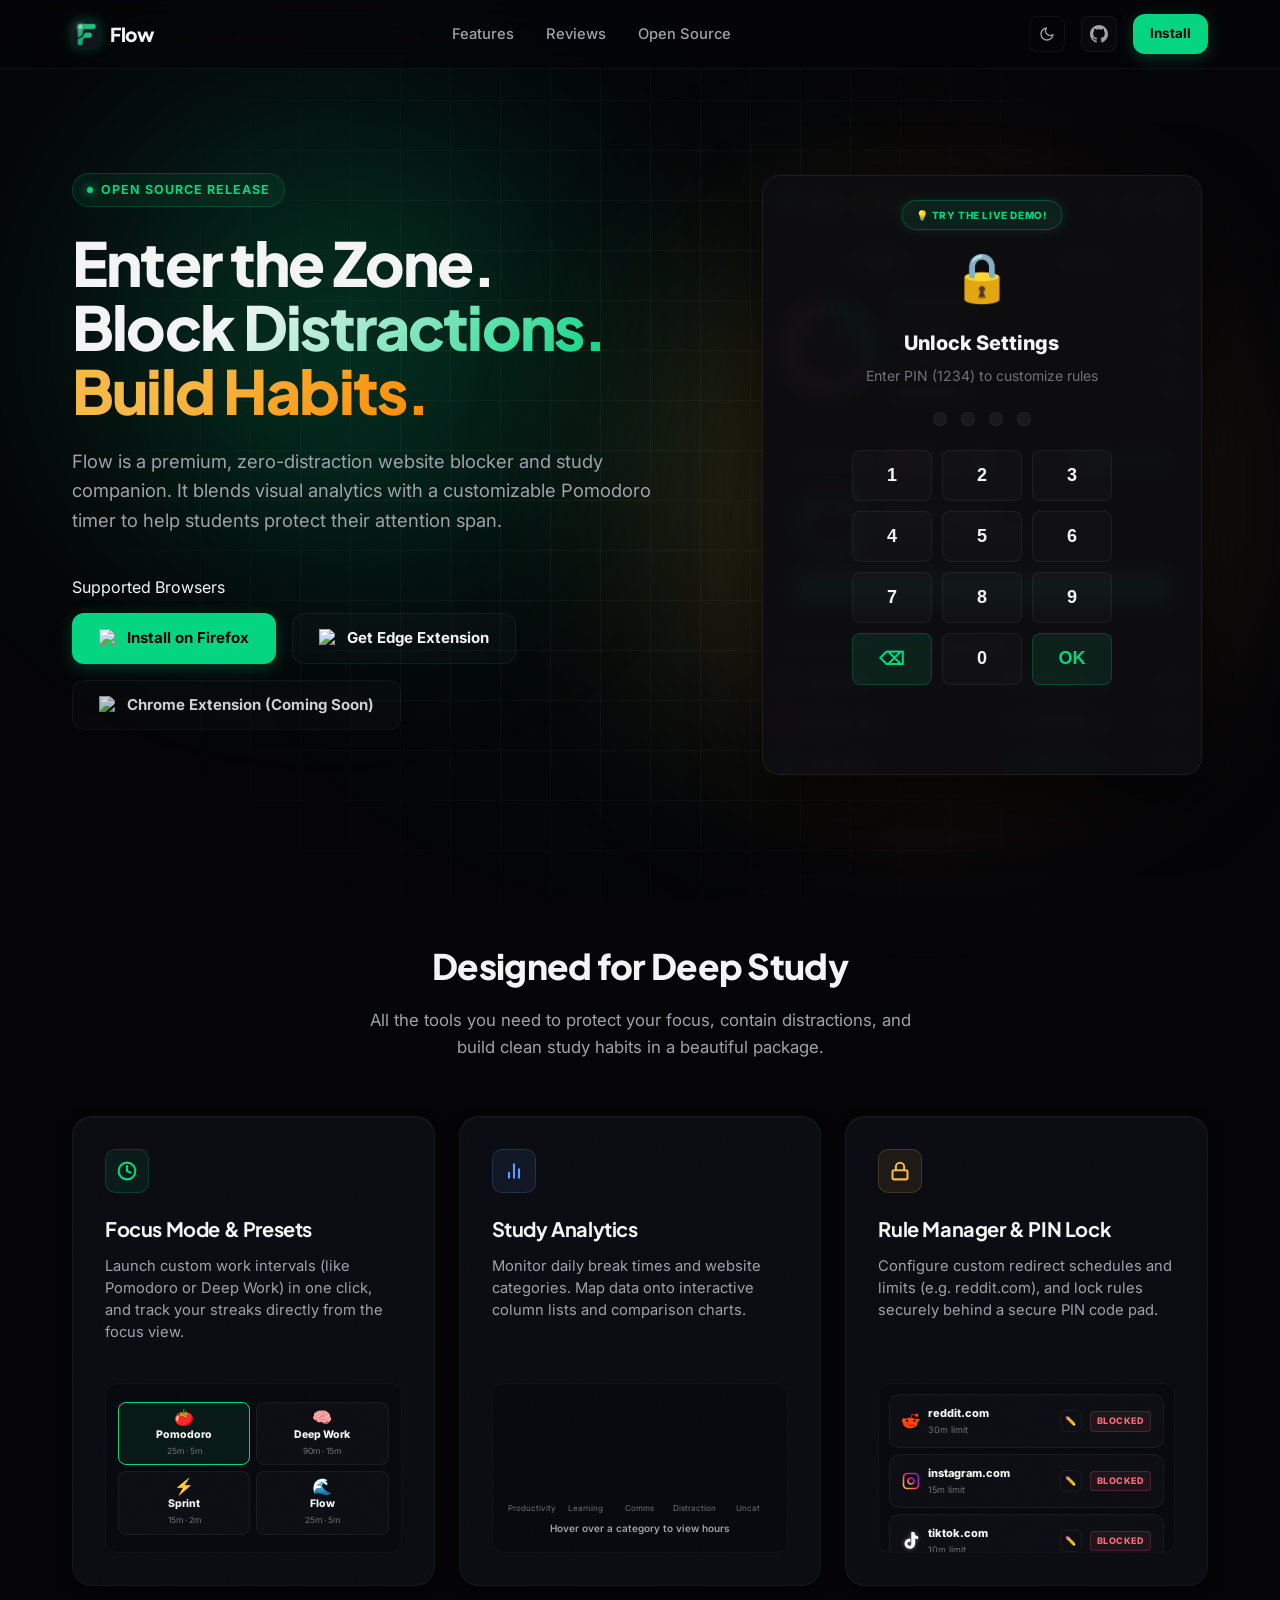
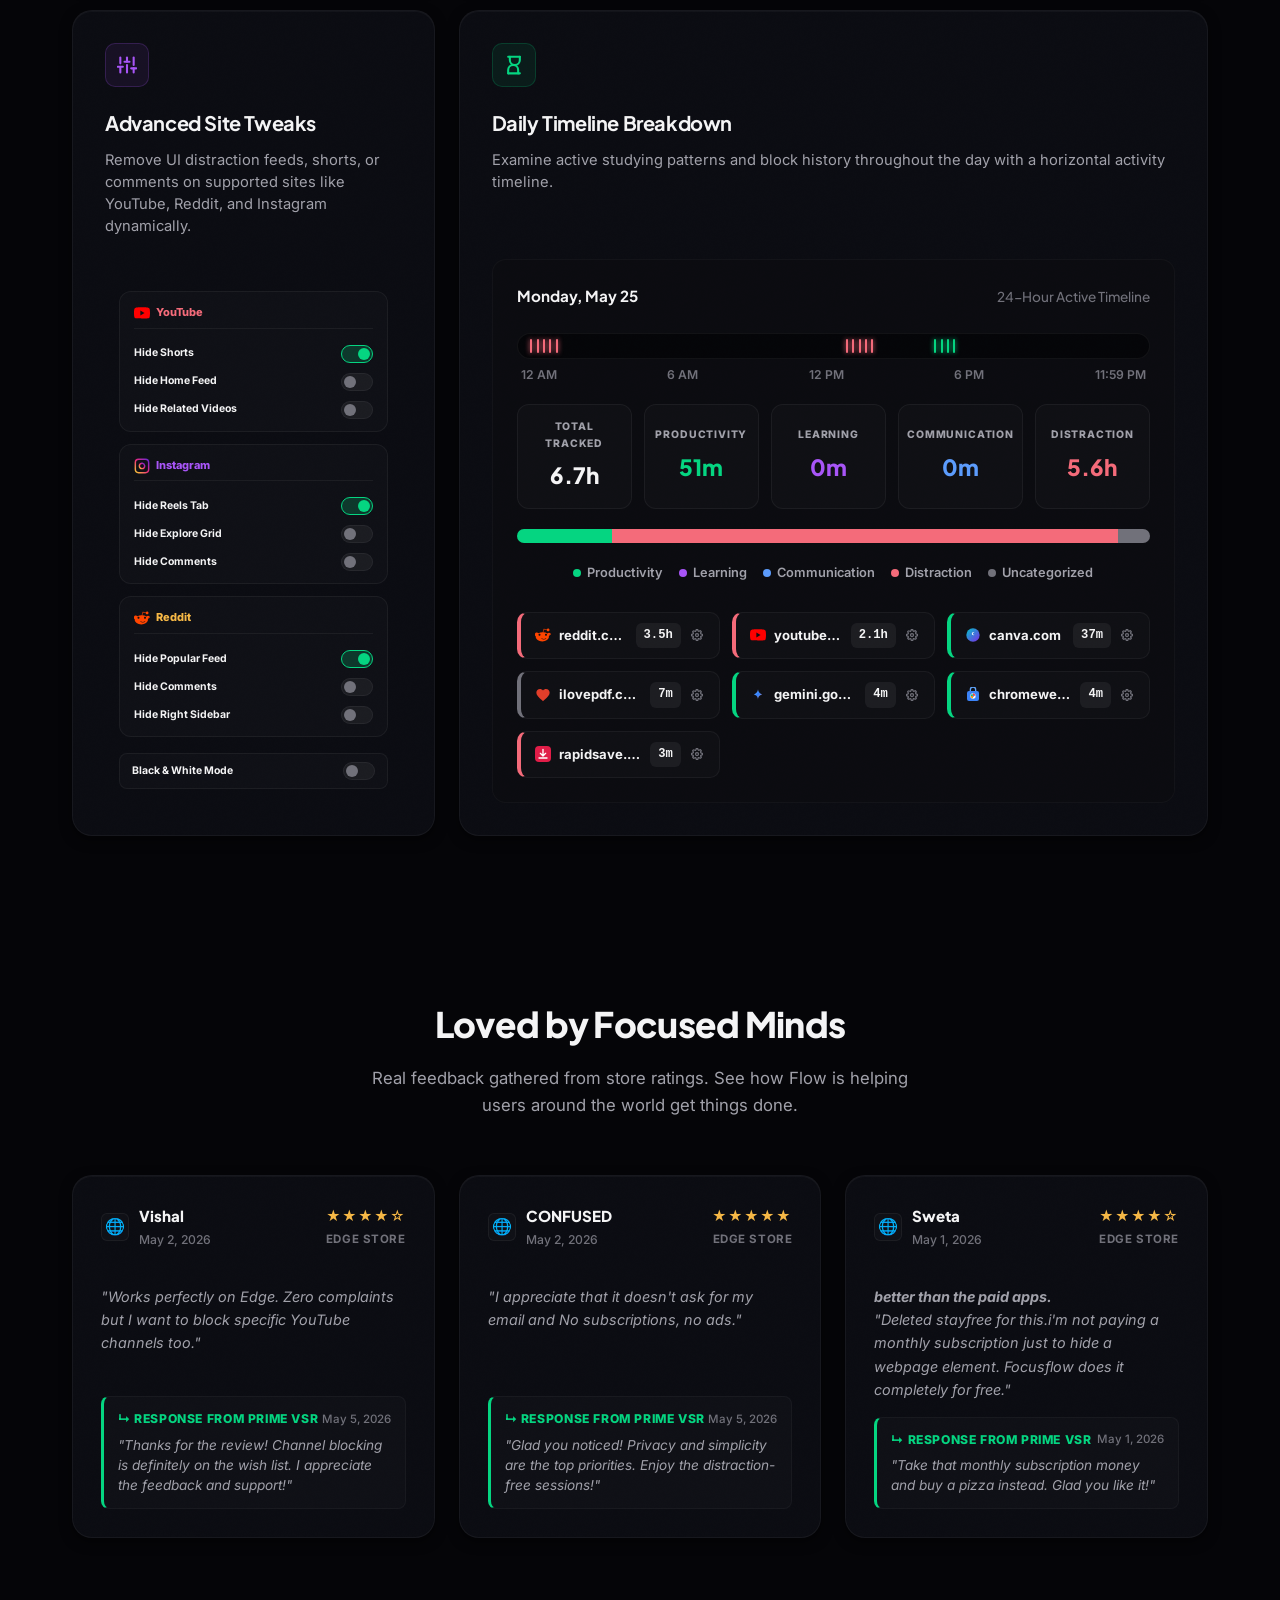
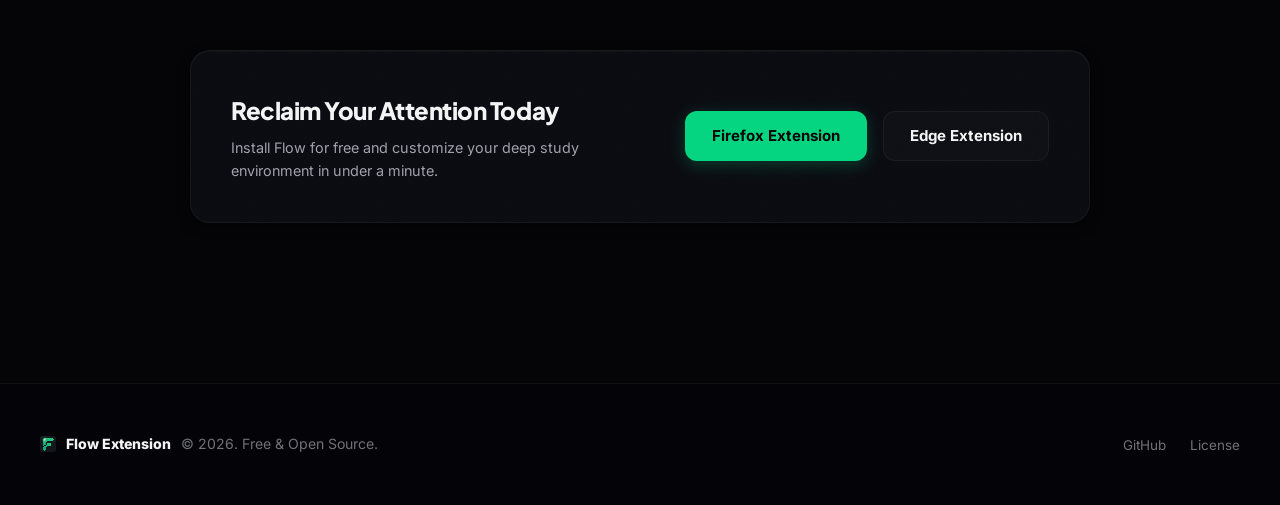
==== index.html @ 3bff3f35 "Initial upload of Flow website files" ====
<!DOCTYPE html>
<html lang="en">
<head>
  <meta charset="UTF-8">
  <meta name="viewport" content="width=device-width, initial-scale=1.0">
  <title>Flow — Minimalist, Zero-Distraction Website Blocker</title>
  <meta name="description" content="Reclaim your focus and do deep work. Flow is a premium, minimalist website blocker and habit tracker browser extension for students and developers.">
  <link rel="icon" type="image/png" href="./icons/icon16.png">
  <link rel="stylesheet" href="style.css">
</head>
<body>

  <!-- Background Graphics -->
  <div class="canvas-grid"></div>
  <div class="canvas-spotlight"></div>
  <div class="glow-blob blob-green"></div>
  <div class="glow-blob blob-amber"></div>

  <!-- Header Navigation -->
  <header class="header-nav">
    <div class="nav-container">
      <a href="#" class="nav-brand" id="nav-logo">
        <img src="./icons/icon128.png" alt="Flow Logo" style="width: 28px; height: 28px; border-radius: 6px; filter: drop-shadow(0 0 6px rgba(5, 213, 129, 0.3));">
        <span>Flow</span>
      </a>
      <ul class="nav-links">
        <li><a href="#features">Features</a></li>
        <li><a href="#reviews">Reviews</a></li>
        <li><a href="https://github.com/vishwa-vsr/FocusFlow" target="_blank">Open Source</a></li>
      </ul>
      <div class="nav-actions">
        <!-- Theme Toggle Button -->
        <button class="btn-theme-toggle" id="theme-toggle" title="Toggle Light/Dark Theme">
          <svg id="theme-sun-icon" viewBox="0 0 24 24" style="display: none;">
            <circle cx="12" cy="12" r="4"></circle>
            <path d="M12 2v2M12 20v2M4.93 4.93l1.41 1.41M16.24 16.24l1.41 1.41M2 12h2M20 12h2M6.34 17.66l-1.41 1.41M19.07 4.93l-1.41 1.41"></path>
          </svg>
          <svg id="theme-moon-icon" viewBox="0 0 24 24">
            <path d="M21 12.79A9 9 0 1 1 11.21 3 7 7 0 0 0 21 12.79z"></path>
          </svg>
        </button>
        <!-- GitHub Link Button -->
        <a href="https://github.com/vishwa-vsr/FocusFlow" target="_blank" class="nav-social-link" title="View Source on GitHub">
          <svg viewBox="0 0 24 24">
            <path d="M12 0c-6.626 0-12 5.373-12 12 0 5.302 3.438 9.8 8.207 11.387.599.111.793-.261.793-.577v-2.234c-3.338.726-4.033-1.416-4.033-1.416-.546-1.387-1.333-1.756-1.333-1.756-1.089-.745.083-.729.083-.729 1.205.084 1.839 1.237 1.839 1.237 1.07 1.834 2.807 1.304 3.492.997.107-.775.418-1.305.762-1.604-2.665-.305-5.467-1.334-5.467-5.931 0-1.311.469-2.381 1.236-3.221-.124-.303-.535-1.524.117-3.176 0 0 1.008-.322 3.301 1.23.957-.266 1.983-.399 3.003-.404 1.02.005 2.047.138 3.006.404 2.291-1.552 3.297-1.23 3.297-1.23.653 1.653.242 2.874.118 3.176.77.84 1.235 1.911 1.235 3.221 0 4.609-2.807 5.624-5.479 5.921.43.372.823 1.102.823 2.222v3.293c0 .319.192.694.801.576 4.765-1.589 8.199-6.086 8.199-11.386 0-6.627-5.373-12-12-12z"/>
          </svg>
        </a>
        <a href="#download" class="btn btn-primary btn-sm" style="padding: 8px 16px; font-size: 0.84rem;">Install</a>
      </div>
    </div>
  </header>

  <!-- Big Hero Section -->
  <section class="hero-section">
    <div class="hero-grid">
      <!-- Left side copywriting -->
      <div class="hero-left">
        <div class="hero-tag">
          <span></span> Open source release
        </div>
        <h1 class="hero-headline">
          Enter the Zone.<br>
          <span class="text-gradient">Block Distractions.</span><br>
          <span class="text-gradient-orange">Build Habits.</span>
        </h1>
        <p class="hero-tagline">
          Flow is a premium, zero-distraction website blocker and study companion. It blends visual analytics with a customizable Pomodoro timer to help students protect their attention span.
        </p>
        <span class="browser-title" style="margin-bottom: 0.8rem; display: block;">Supported Browsers</span>
        <div class="btn-group">
          <a href="https://addons.mozilla.org/en-US/firefox/addon/flow-website-manager/" target="_blank" class="btn btn-primary">
            <img src="https://cdn.jsdelivr.net/gh/alrra/browser-logos@main/src/firefox/firefox.svg" alt="Firefox" style="width: 18px; height: 18px; margin-right: 10px; flex-shrink: 0;">
            Install on Firefox
          </a>
          <a href="https://microsoftedge.microsoft.com/addons/detail/jlcdkibfogehgkbhkkkglifbanenkmic" target="_blank" class="btn btn-secondary">
            <img src="https://cdn.jsdelivr.net/gh/alrra/browser-logos@main/src/edge/edge.svg" alt="Edge" style="width: 18px; height: 18px; margin-right: 10px; flex-shrink: 0;">
            Get Edge Extension
          </a>
          <a href="#" class="btn btn-secondary" style="opacity: 0.85; cursor: default;" onclick="event.preventDefault();">
            <img src="https://cdn.jsdelivr.net/gh/alrra/browser-logos@main/src/chrome/chrome.svg" alt="Chrome" style="width: 18px; height: 18px; margin-right: 10px; flex-shrink: 0;">
            Chrome Extension (Coming Soon)
          </a>
        </div>
      </div>

      <!-- Right side extension mockup -->
      <div class="mockup-container">
        <div class="mockup-card">
          
          <!-- Keypad verification screen overlay -->
          <div class="mock-overlay" id="mockOverlay">
            <div class="mock-try-badge">💡 Try the Live Demo!</div>
            <div class="mock-overlay-icon">🔒</div>
            <div class="mock-overlay-title">Unlock Settings</div>
            <div class="mock-overlay-sub">Enter PIN (1234) to customize rules</div>
            <div class="mock-pin-dots">
              <div class="mock-pin-dot" id="dot1"></div>
              <div class="mock-pin-dot" id="dot2"></div>
              <div class="mock-pin-dot" id="dot3"></div>
              <div class="mock-pin-dot" id="dot4"></div>
            </div>
            <div class="mock-keypad">
              <button class="mock-key" onclick="pressPin('1')">1</button>
              <button class="mock-key" onclick="pressPin('2')">2</button>
              <button class="mock-key" onclick="pressPin('3')">3</button>
              <button class="mock-key" onclick="pressPin('4')">4</button>
              <button class="mock-key" onclick="pressPin('5')">5</button>
              <button class="mock-key" onclick="pressPin('6')">6</button>
              <button class="mock-key" onclick="pressPin('7')">7</button>
              <button class="mock-key" onclick="pressPin('8')">8</button>
              <button class="mock-key" onclick="pressPin('9')">9</button>
              <button class="mock-key mock-key-action" onclick="clearPin()">⌫</button>
              <button class="mock-key" onclick="pressPin('0')">0</button>
              <button class="mock-key mock-key-action" onclick="submitPin()">OK</button>
            </div>
            <div class="mock-pin-error" id="pinError">Incorrect PIN. Try again.</div>
          </div>

          <!-- Mock Header -->
          <div class="mock-header">
            <div class="mock-logo">
              <img src="./icons/icon128.png" id="mockLogoDot" alt="Flow Logo" style="width: 18px; height: 18px; border-radius: 4px;">
              <span>Flow</span>
              <span class="mock-streak">⚡ 5 Days</span>
            </div>
            <div class="mock-header-right">
              <button class="mock-btn-icon" id="btnShowAnalytics" title="Explore Options & Features">
                <svg viewBox="0 0 24 24"><line x1="18" y1="20" x2="18" y2="10"></line><line x1="12" y1="20" x2="12" y2="4"></line><line x1="6" y1="20" x2="6" y2="14"></line></svg>
              </button>
              <button class="mock-btn-icon" id="btnLock" title="Lock Settings Panel">
                <svg viewBox="0 0 24 24"><rect x="3" y="11" width="18" height="11" rx="2" ry="2"></rect><path d="M7 11V7a5 5 0 0 1 10 0v4"></path></svg>
              </button>
              <button class="mock-btn-icon" id="btnShowSettings" title="Timer Settings">
                <svg viewBox="0 0 24 24"><path d="M12 15a3 3 0 1 0 0-6 3 3 0 0 0 0 6z"/><path d="M19.4 15a1.65 1.65 0 0 0 .33 1.82l.06.06a2 2 0 0 1-2.83 2.83l-.06-.06a1.65 1.65 0 0 0-1.82-.33 1.65 1.65 0 0 0-1 1.51V21a2 2 0 0 1-4 0v-.09A1.65 1.65 0 0 0 9 19.4a1.65 1.65 0 0 0-1.82.33l-.06.06a2 2 0 0 1-2.83-2.83l.06-.06A1.65 1.65 0 0 0 4.68 15a1.65 1.65 0 0 0-1.51-1H3a2 2 0 0 1 0-4h.09A1.65 1.65 0 0 0 4.6 9a1.65 1.65 0 0 0-.33-1.82l-.06-.06a2 2 0 0 1 2.83-2.83l.06.06A1.65 1.65 0 0 0 9 4.68a1.65 1.65 0 0 0 1-1.51V3a2 2 0 0 1 4 0v.09a1.65 1.65 0 0 0 1 1.51 1.65 1.65 0 0 0 1.82-.33l.06-.06a2 2 0 0 1 2.83 2.83l-.06.06A1.65 1.65 0 0 0 19.4 9a1.65 1.65 0 0 0 1.51 1H21a2 2 0 0 1 0 4h-.09a1.65 1.65 0 0 0-1.51 1z"/></svg>
              </button>
            </div>
          </div>

          <!-- Scrollable Content Pane -->
          <div class="mock-scrollable-content">
            <!-- Tabs -->
            <div class="mock-tabs">
              <button class="mock-tab-btn active" id="tabToday">Today</button>
              <button class="mock-tab-btn" id="tabTotal">All Time</button>
            </div>

            <!-- Donut Section -->
            <div class="mock-donut-container">
              <div class="mock-donut-svg-wrap">
                <svg viewBox="0 0 100 100" id="mockDonutSvg">
                  <circle cx="50" cy="50" r="40" fill="none" stroke="rgba(255, 255, 255, 0.04)" stroke-width="12"></circle>
                  <circle class="mock-donut-slice" id="sliceYoutube" cx="50" cy="50" r="40" stroke="#F46B7A" stroke-dasharray="110 251.2" stroke-dashoffset="0"></circle>
                  <circle class="mock-donut-slice" id="sliceGithub" cx="50" cy="50" r="40" stroke="#5C9CFC" stroke-dasharray="78.5 251.2" stroke-dashoffset="-110"></circle>
                  <circle class="mock-donut-slice" id="sliceStack" cx="50" cy="50" r="40" stroke="#05D581" stroke-dasharray="37.7 251.2" stroke-dashoffset="-188.5"></circle>
                  <circle class="mock-donut-slice" id="sliceReddit" cx="50" cy="50" r="40" stroke="#F6B846" stroke-dasharray="25 251.2" stroke-dashoffset="-226.2"></circle>
                </svg>
                <div class="mock-donut-center">
                  <span class="mock-donut-total" id="donutTotalText">8.0h</span>
                  <span class="mock-donut-lbl" id="donutLabelText">Today</span>
                </div>
              </div>
              
              <div class="mock-legend" id="mockLegendList">
                <div class="mock-legend-row" id="legRowYoutube">
                  <div class="mock-legend-dot" style="background: #F46B7A; box-shadow: 0 0 6px #F46B7A;"></div>
                  <span class="mock-legend-name">youtube.com</span>
                  <span class="mock-legend-val" id="legValYoutube">3.5h</span>
                </div>
                <div class="mock-legend-row" id="legRowGithub">
                  <div class="mock-legend-dot" style="background: #5C9CFC; box-shadow: 0 0 6px #5C9CFC;"></div>
                  <span class="mock-legend-name">github.com</span>
                  <span class="mock-legend-val" id="legValGithub">2.5h</span>
                </div>
                <div class="mock-legend-row" id="legRowStack">
                  <div class="mock-legend-dot" style="background: #05D581; box-shadow: 0 0 6px #05D581;"></div>
                  <span class="mock-legend-name">stackoverflow.com</span>
                  <span class="mock-legend-val" id="legValStack">1.2h</span>
                </div>
                <div class="mock-legend-row" id="legRowReddit">
                  <div class="mock-legend-dot" style="background: #F6B846; box-shadow: 0 0 6px #F6B846;"></div>
                  <span class="mock-legend-name">reddit.com</span>
                  <span class="mock-legend-val" id="legValReddit">0.8h</span>
                </div>
              </div>
            </div>

            <!-- Focus Mode Card -->
            <div class="mock-focus-card" id="timerContainer">
              
              <!-- Timer Settings Drawer/Panel inside Focus Mode card -->
              <div class="focus-settings-panel" id="mockSettingsPanel" style="display: none;">
                <div style="display:flex;justify-content:space-between;align-items:center;margin-bottom:8px">
                  <span style="font-weight:800;font-size:13px;color:var(--text-primary)">Timer Settings</span>
                  <button id="btnCloseSettings" style="background:none;border:none;color:var(--text-secondary);cursor:pointer;font-size:18px;line-height:1;">✕</button>
                </div>
                <div class="mock-fsp-row">
                  <label>Work (min)</label>
                  <input type="number" id="inputWorkTime" value="25" min="1" max="120">
                </div>
                <div class="mock-fsp-row">
                  <label>Short Break</label>
                  <input type="number" id="inputBreakTime" value="5" min="0" max="60">
                </div>
                <div class="mock-fsp-row">
                  <label>Cycles</label>
                  <input type="number" id="inputCycles" value="4" min="1" max="10">
                </div>
                <button class="mock-save-btn" id="btnSaveSettings" style="width:100%;margin-top:8px;">Save Settings</button>
                <div id="settingsFeedback" style="display:none; font-size:10px; font-weight:700; text-align:center; padding: 6px; border-radius:6px; margin-top:8px; line-height:1.3;"></div>
              </div>

              <div class="mock-focus-top">
                <div style="display:flex;align-items:center;gap:8px;">
                  <span class="mock-lbl">Focus Mode</span>
                  <div class="mock-presets-rail">
                    <span class="mock-preset active" id="mpPomo" onclick="selectMockPreset('Pomo')" title="Pomodoro">🍅</span>
                    <span class="mock-preset" id="mpDeep" onclick="selectMockPreset('Deep')" title="Deep Work">🧠</span>
                    <span class="mock-preset" id="mpSprint" onclick="selectMockPreset('Sprint')" title="Sprint">⚡</span>
                    <span class="mock-preset" id="mpFlow" onclick="selectMockPreset('Flow')" title="Flow">🌊</span>
                  </div>
                </div>
                <span class="mock-phase" id="timerPhase">Work Session</span>
              </div>

              <div class="mock-focus-body">
                <div class="mock-focus-ring">
                  <svg viewBox="0 0 80 80">
                    <circle class="mock-ring-bg" cx="40" cy="40" r="32"></circle>
                    <circle class="mock-ring-fill" id="timerCircle" cx="40" cy="40" r="32"></circle>
                  </svg>
                  <div class="mock-ring-inner">
                    <span class="mock-ring-time" id="timerClock">25:00</span>
                    <span class="mock-ring-cycles" id="timerCycles">0 done</span>
                  </div>
                </div>
                <div class="mock-focus-info">
                  <div class="mock-focus-title" id="timerTitle">Ready to focus?</div>
                  <div class="mock-focus-sub" id="timerSub">25m work · 5m short break</div>
                </div>
              </div>

              <div class="mock-focus-btns">
                <button class="mock-fbtn go" id="btnTimerStart">▶ Start Focus</button>
                <button class="mock-fbtn stop" id="btnTimerStop" style="display:none">■ Reset</button>
              </div>
            </div>

            <!-- Weekly Goal Card (Hidden by default, shown on All Time) -->
            <div class="mock-goal-section" id="mockGoalSection" style="display:none;">
              <div class="mock-goal-header">
                <span class="mock-goal-lbl">Weekly Goal</span>
                <span class="mock-goal-pct" id="mockGoalPct">85%</span>
              </div>
              <div class="mock-goal-track">
                <div class="mock-goal-fill" id="mockGoalFill" style="width: 85%;"></div>
              </div>
              <div class="mock-goal-sub">
                <span style="font-weight: 700; color: var(--text-primary);">17.0h done</span>
                <span>20.0h target</span>
              </div>
            </div>

            <!-- Site list title -->
            <div class="mock-list-title" id="mockListTitle">ALL SITES TODAY (CLICK TAG TO EDIT)</div>
            <div class="mock-sites-list" id="mockSitesList">
              <div class="mock-site-item">
                <div style="display:flex;align-items:center;gap:8px;">
                  <svg viewBox="0 0 24 24" width="18" height="18" fill="#FF4500" class="mock-site-favicon" style="flex-shrink: 0;">
                    <path d="M24 11.5c0-1.65-1.35-3-3-3-.96 0-1.86.48-2.42 1.24-1.64-1-3.85-1.64-6.24-1.72l1.37-4.3 3.79.8c.09 1.09 1 1.97 2.12 1.97 1.18 0 2.12-.94 2.12-2.12s-.94-2.12-2.12-2.12c-.9 0-1.66.56-1.97 1.34l-4.12-.87c-.24-.05-.48.09-.54.33l-1.5 4.7c-2.46.06-4.73.7-6.39 1.71-.56-.74-1.44-1.22-2.42-1.22-1.65 0-3 1.35-3 3 0 1.11.61 2.07 1.51 2.58-.06.3-.09.62-.09.94 0 3.86 4.43 7 9.88 7 5.46 0 9.89-3.14 9.89-7 0-.32-.03-.64-.09-.95.89-.5 1.5-1.46 1.5-2.57zm-18.75.25c0-.83.68-1.5 1.5-1.5s1.5.67 1.5 1.5-.68 1.5-1.5 1.5-1.5-.67-1.5-1.5zm11.5 5.5c-1.82 1.82-5.32 1.82-7.14 0-.15-.15-.15-.39 0-.54.15-.15.39-.15.54 0 1.52 1.52 4.54 1.52 6.06 0 .15-.15.39-.15.54 0 .15.15.15.39 0 .54zm-.25-4c-.83 0-1.5-.67-1.5-1.5s.67-1.5 1.5-1.5 1.5.67 1.5 1.5-.67 1.5-1.5 1.5z"/>
                  </svg>
                  <span class="mock-sitedom">reddit.com</span>
                </div>
                <span class="fc-site-tag tag-red" id="mockTagReddit" onclick="cycleMockSiteTag('Reddit')">DISTRACTION</span>
                <span class="mock-sitetime" id="siteTimeReddit">0.8h</span>
              </div>
              
              <div class="mock-site-item">
                <div style="display:flex;align-items:center;gap:8px;">
                  <svg viewBox="0 0 24 24" width="18" height="18" fill="#FF0000" class="mock-site-favicon" style="flex-shrink: 0;">
                    <path d="M23.498 6.163a3.003 3.003 0 0 0-2.11-2.11C19.517 3.545 12 3.545 12 3.545s-7.516 0-9.387.507A3.003 3.003 0 0 0 .502 6.164C0 8.035 0 12 0 12s0 3.965.502 5.837a3.003 3.003 0 0 0 2.11 2.11c1.871.507 9.388.507 9.388.507s7.517 0 9.389-.507a3.003 3.003 0 0 0 2.11-2.11C24 15.965 24 12 24 12s0-3.965-.502-5.837zM9.545 15.568V8.432L15.818 12l-6.273 3.568z"/>
                  </svg>
                  <span class="mock-sitedom">youtube.com</span>
                </div>
                <span class="fc-site-tag tag-red" id="mockTagYoutube" onclick="cycleMockSiteTag('Youtube')">DISTRACTION</span>
                <span class="mock-sitetime" id="siteTimeYoutube">3.5h</span>
              </div>

              <div class="mock-site-item">
                <div style="display:flex;align-items:center;gap:8px;">
                  <svg viewBox="0 0 24 24" width="18" height="18" style="flex-shrink: 0; border-radius: 4px;">
                    <defs>
                      <linearGradient id="canvaGradientMock" x1="0%" y1="0%" x2="100%" y2="100%">
                        <stop offset="0%" stop-color="#00C4CC"/>
                        <stop offset="100%" stop-color="#7D2AE8"/>
                      </linearGradient>
                    </defs>
                    <circle cx="12" cy="12" r="10" fill="url(#canvaGradientMock)" />
                    <path d="M12.5 8c-1.5 0-2.2 1-2.2 2.2s.7 2.2 2.2 2.2c.8 0 1.4-.5 1.4-1h-1c0 .2-.2.3-.4.3-.5 0-.8-.4-.8-1.5s.3-1.5.8-1.5c.2 0 .4.1.4.3h1c0-.5-.6-1-1.4-1z" fill="#FFF"/>
                  </svg>
                  <span class="mock-sitedom">canva.com</span>
                </div>
                <span class="fc-site-tag tag-green" id="mockTagCanva" onclick="cycleMockSiteTag('Canva')">PRODUCTIVITY</span>
                <span class="mock-sitetime" id="siteTimeCanva">0.6h</span>
              </div>

              <div class="mock-site-item">
                <div style="display:flex;align-items:center;gap:8px;">
                  <svg viewBox="0 0 24 24" width="18" height="18" fill="currentColor" class="mock-site-favicon" style="flex-shrink: 0;">
                    <path d="M12 0C5.37 0 0 5.37 0 12c0 5.3 3.438 9.8 8.205 11.385.6.11.82-.26.82-.577v-2.234c-3.338.724-4.042-1.61-4.042-1.61C4.422 18.07 3.633 17.7 3.633 17.7c-1.087-.744.084-.729.084-.729 1.205.084 1.838 1.236 1.838 1.236 1.07 1.835 2.809 1.305 3.495.998.108-.776.417-1.305.76-1.605-2.665-.3-5.466-1.332-5.466-5.93 0-1.31.465-2.38 1.235-3.22-.135-.303-.54-1.523.105-3.176 0 0 1.005-.322 3.3 1.23.96-.267 1.98-.399 3-.405 1.02.006 2.04.138 3 .405 2.28-1.552 3.285-1.23 3.285-1.23.645 1.653.24 2.873.12 3.176.765.84 1.23 1.91 1.23 3.22 0 4.61-2.805 5.625-5.475 5.92.42.36.81 1.096.81 2.22v3.293c0 .319.2.694.825.576C20.565 21.795 24 17.3 24 12c0-6.63-5.37-12-12-12z"/>
                  </svg>
                  <span class="mock-sitedom">github.com</span>
                </div>
                <span class="fc-site-tag tag-green" id="mockTagGithub" onclick="cycleMockSiteTag('Github')">PRODUCTIVITY</span>
                <span class="mock-sitetime" id="siteTimeGithub">2.5h</span>
              </div>

              <div class="mock-site-item">
                <div style="display:flex;align-items:center;gap:8px;">
                  <svg viewBox="0 0 24 24" width="18" height="18" fill="#F48024" class="mock-site-favicon" style="flex-shrink: 0;">
                    <path d="M18.986 21.865v-6.404h2.21v8.61H1.02v-8.61h2.21v6.404h15.756zM6.155 15.427l10.151 2.112.453-2.164-10.151-2.112-.453 2.164zm1.724-4.95l8.61 4.76.996-1.996-8.61-4.76-.996 1.996zm2.885-4.363l6.56 7.29 1.637-1.472-6.56-7.29-1.637 1.472zM14.09.48l-4.12 8.92 1.996.924 4.12-8.92L14.09.48zm-8.86 19.175h10.457v-2.21H5.23v2.21z"/>
                  </svg>
                  <span class="mock-sitedom">stackoverflow.com</span>
                </div>
                <span class="fc-site-tag tag-purple" id="mockTagStack" onclick="cycleMockSiteTag('StackOverflow')">LEARNING</span>
                <span class="mock-sitetime" id="siteTimeStack">1.2h</span>
              </div>

              <div class="mock-site-item">
                <div style="display:flex;align-items:center;gap:8px;">
                  <svg viewBox="0 0 24 24" width="18" height="18" fill="none" stroke="url(#instaGlowMock)" stroke-width="2.2" stroke-linecap="round" stroke-linejoin="round" class="mock-site-favicon" style="flex-shrink: 0;">
                    <defs>
                      <linearGradient id="instaGlowMock" x1="0%" y1="100%" x2="100%" y2="0%">
                        <stop offset="0%" stop-color="#f9ce34" />
                        <stop offset="50%" stop-color="#ee2a7b" />
                        <stop offset="100%" stop-color="#6228d7" />
                      </linearGradient>
                    </defs>
                    <rect x="2" y="2" width="20" height="20" rx="5" ry="5" />
                    <path d="M16 11.37A4 4 0 1 1 12.63 8 4 4 0 0 1 16 11.37z" />
                    <line x1="17.5" y1="6.5" x2="17.51" y2="6.5" stroke-width="3" />
                  </svg>
                  <span class="mock-sitedom">instagram.com</span>
                </div>
                <span class="fc-site-tag tag-red" id="mockTagInstagram" onclick="cycleMockSiteTag('Instagram')">DISTRACTION</span>
                <span class="mock-sitetime" id="siteTimeInstagram">0.4h</span>
              </div>

              <div class="mock-site-item">
                <div style="display:flex;align-items:center;gap:8px;">
                  <svg viewBox="0 0 24 24" width="18" height="18" fill="#FFFFFF" class="mock-site-favicon" style="flex-shrink: 0; filter: drop-shadow(0 0 1.5px rgba(0, 242, 234, 0.4)) drop-shadow(0 0 1.5px rgba(254, 44, 85, 0.4));">
                    <path d="M12.525.02c1.31-.02 2.61-.01 3.91-.02.08 1.53.63 3.02 1.59 4.23.95.84 2.19 1.4 3.49 1.62v3.9c-1.42-.09-2.8-.62-3.92-1.53v6.78c0 3.32-2.18 6.42-5.46 7.22-3.66.9-7.5-1.2-8.52-4.73-1.07-3.7 1.25-7.77 5.06-8.53.86-.17 1.74-.15 2.58.07v4.02c-.78-.29-1.65-.29-2.39.06-1.24.59-1.95 2.01-1.63 3.35.34 1.41 1.83 2.31 3.24 1.95 1.15-.3 1.93-1.38 1.92-2.58V0h.12z"/>
                  </svg>
                  <span class="mock-sitedom">tiktok.com</span>
                </div>
                <span class="fc-site-tag tag-red" id="mockTagTiktok" onclick="cycleMockSiteTag('Tiktok')">DISTRACTION</span>
                <span class="mock-sitetime" id="siteTimeTiktok">0.2h</span>
              </div>
            </div>  </div>
            </div>

          </div> <!-- End scrollable content -->
        </div>
      </div>
    </div>
  </section>

  <!-- Features Section -->
  <section class="section-features" id="features">
    <h2 class="section-title">Designed for Deep Study</h2>
    <p class="section-subtitle">All the tools you need to protect your focus, contain distractions, and build clean study habits in a beautiful package.</p>
    
    <div class="features-grid">
      <!-- Feature Card 1 -->
      <div class="feature-card glass-card">
        <div class="feature-header">
          <div class="feature-icon-wrap">
            <svg viewBox="0 0 24 24" width="20" height="20" stroke="currentColor" stroke-width="2.5" fill="none" stroke-linecap="round" stroke-linejoin="round"><circle cx="12" cy="12" r="10"></circle><polyline points="12 6 12 12 16 14"></polyline></svg>
          </div>
          <h3>Focus Mode & Presets</h3>
          <p>Launch custom work intervals (like Pomodoro or Deep Work) in one click, and track your streaks directly from the focus view.</p>
        </div>
        <div class="feature-graphic" style="height: 170px; padding: 16px 12px;">
          <div class="f-presets-grid">
            <div class="f-preset active" id="fPresetPomo" onclick="selectFPreset('Pomo')">
              <span>🍅</span>
              <strong>Pomodoro</strong>
              <small>25m · 5m</small>
            </div>
            <div class="f-preset" id="fPresetDeep" onclick="selectFPreset('Deep')">
              <span>🧠</span>
              <strong>Deep Work</strong>
              <small>90m · 15m</small>
            </div>
            <div class="f-preset" id="fPresetSprint" onclick="selectFPreset('Sprint')">
              <span>⚡</span>
              <strong>Sprint</strong>
              <small>15m · 2m</small>
            </div>
            <div class="f-preset" id="fPresetFlow" onclick="selectFPreset('Flow')">
              <span>🌊</span>
              <strong>Flow</strong>
              <small>25m · 5m</small>
            </div>
          </div>
        </div>
      </div>

      <!-- Feature Card 2 -->
      <div class="feature-card glass-card">
        <div class="feature-header">
          <div class="feature-icon-wrap">
            <svg viewBox="0 0 24 24" width="20" height="20" stroke="currentColor" stroke-width="2.5" fill="none" stroke-linecap="round" stroke-linejoin="round"><line x1="18" y1="20" x2="18" y2="10"></line><line x1="12" y1="20" x2="12" y2="4"></line><line x1="6" y1="20" x2="6" y2="14"></line></svg>
          </div>
          <h3>Study Analytics</h3>
          <p>Monitor daily break times and website categories. Map data onto interactive column lists and comparison charts.</p>
        </div>
        <div class="feature-graphic" style="height: 170px; padding: 16px 12px; flex-direction: column; justify-content: flex-end; gap: 8px;">
          <div class="f-chart-bars">
            <div class="f-chart-bar-group" onmouseover="showBarTooltip('Productivity', '2.5h')" onmouseout="hideBarTooltip()">
              <div class="f-cbar green" style="--h: 50%;"></div>
              <span class="f-cbar-label">Productivity</span>
            </div>
            <div class="f-chart-bar-group" onmouseover="showBarTooltip('Learning', '1.2h')" onmouseout="hideBarTooltip()">
              <div class="f-cbar purple" style="--h: 24%;"></div>
              <span class="f-cbar-label">Learning</span>
            </div>
            <div class="f-chart-bar-group" onmouseover="showBarTooltip('Communication', '0.5h')" onmouseout="hideBarTooltip()">
              <div class="f-cbar blue" style="--h: 10%;"></div>
              <span class="f-cbar-label">Comms</span>
            </div>
            <div class="f-chart-bar-group" onmouseover="showBarTooltip('Distraction', '3.5h')" onmouseout="hideBarTooltip()">
              <div class="f-cbar red" style="--h: 70%;"></div>
              <span class="f-cbar-label">Distraction</span>
            </div>
            <div class="f-chart-bar-group" onmouseover="showBarTooltip('Uncategorized', '0.3h')" onmouseout="hideBarTooltip()">
              <div class="f-cbar gray" style="--h: 6%;"></div>
              <span class="f-cbar-label">Uncat</span>
            </div>
          </div>
          <div class="f-chart-tooltip" id="chartBarTooltip">Hover over a category to view hours</div>
        </div>
      </div>

      <!-- Feature Card 3 -->
      <div class="feature-card glass-card">
        <div class="feature-header">
          <div class="feature-icon-wrap">
            <svg viewBox="0 0 24 24" width="20" height="20" stroke="currentColor" stroke-width="2.5" fill="none" stroke-linecap="round" stroke-linejoin="round"><rect x="3" y="11" width="18" height="11" rx="2" ry="2"></rect><path d="M7 11V7a5 5 0 0 1 10 0v4"></path></svg>
          </div>
          <h3>Rule Manager & PIN Lock</h3>
          <p>Configure custom redirect schedules and limits (e.g. reddit.com), and lock rules securely behind a secure PIN code pad.</p>
        </div>
        <div class="feature-graphic" style="height: 170px; padding: 10px; position: relative; flex-direction: column; justify-content: flex-start; gap: 6px;">
          <!-- Card Rules List -->
          <div id="fRulesContainer" style="display: flex; flex-direction: column; gap: 6px; width: 100%; z-index: 5;">
            <!-- Rule 1: Reddit -->
            <div class="f-rule-card">
              <div class="f-rule-logo">
                <svg viewBox="0 0 24 24" width="18" height="18" fill="#FF4500" class="f-rule-svg" style="flex-shrink: 0;">
                  <path d="M24 11.5c0-1.65-1.35-3-3-3-.96 0-1.86.48-2.42 1.24-1.64-1-3.85-1.64-6.24-1.72l1.37-4.3 3.79.8c.09 1.09 1 1.97 2.12 1.97 1.18 0 2.12-.94 2.12-2.12s-.94-2.12-2.12-2.12c-.9 0-1.66.56-1.97 1.34l-4.12-.87c-.24-.05-.48.09-.54.33l-1.5 4.7c-2.46.06-4.73.7-6.39 1.71-.56-.74-1.44-1.22-2.42-1.22-1.65 0-3 1.35-3 3 0 1.11.61 2.07 1.51 2.58-.06.3-.09.62-.09.94 0 3.86 4.43 7 9.88 7 5.46 0 9.89-3.14 9.89-7 0-.32-.03-.64-.09-.95.89-.5 1.5-1.46 1.5-2.57zm-18.75.25c0-.83.68-1.5 1.5-1.5s1.5.67 1.5 1.5-.68 1.5-1.5 1.5-1.5-.67-1.5-1.5zm11.5 5.5c-1.82 1.82-5.32 1.82-7.14 0-.15-.15-.15-.39 0-.54.15-.15.39-.15.54 0 1.52 1.52 4.54 1.52 6.06 0 .15-.15.39-.15.54 0 .15.15.15.39 0 .54zm-.25-4c-.83 0-1.5-.67-1.5-1.5s.67-1.5 1.5-1.5 1.5.67 1.5 1.5-.67 1.5-1.5 1.5z"/>
                </svg>
                <div class="f-rule-text">
                  <strong>reddit.com</strong>
                  <small onclick="cycleRuleLimit(this)">30m limit</small>
                </div>
              </div>
              <div class="f-rule-actions">
                <button class="f-rule-btn-edit" onclick="showCardPinOverlay()" title="Edit Rule">✏️</button>
                <span class="f-rule-badge" onclick="toggleRuleStatus(this)">Blocked</span>
              </div>
            </div>

            <!-- Rule 2: Instagram -->
            <div class="f-rule-card">
              <div class="f-rule-logo">
                <svg viewBox="0 0 24 24" width="18" height="18" fill="none" stroke="url(#instaGlowCard)" stroke-width="2.2" stroke-linecap="round" stroke-linejoin="round" class="f-rule-svg" style="flex-shrink: 0;">
                  <defs>
                    <linearGradient id="instaGlowCard" x1="0%" y1="100%" x2="100%" y2="0%">
                      <stop offset="0%" stop-color="#f9ce34" />
                      <stop offset="50%" stop-color="#ee2a7b" />
                      <stop offset="100%" stop-color="#6228d7" />
                    </linearGradient>
                  </defs>
                  <rect x="2" y="2" width="20" height="20" rx="5" ry="5" />
                  <path d="M16 11.37A4 4 0 1 1 12.63 8 4 4 0 0 1 16 11.37z" />
                  <line x1="17.5" y1="6.5" x2="17.51" y2="6.5" stroke-width="3" />
                </svg>
                <div class="f-rule-text">
                  <strong>instagram.com</strong>
                  <small onclick="cycleRuleLimit(this)">15m limit</small>
                </div>
              </div>
              <div class="f-rule-actions">
                <button class="f-rule-btn-edit" onclick="showCardPinOverlay()" title="Edit Rule">✏️</button>
                <span class="f-rule-badge" onclick="toggleRuleStatus(this)">Blocked</span>
              </div>
            </div>

            <!-- Rule 3: TikTok -->
            <div class="f-rule-card">
              <div class="f-rule-logo">
                <svg viewBox="0 0 24 24" width="18" height="18" fill="#FFFFFF" class="f-rule-svg" style="flex-shrink: 0; filter: drop-shadow(0 0 2px rgba(0, 242, 234, 0.4)) drop-shadow(0 0 2px rgba(254, 44, 85, 0.4));">
                  <path d="M12.525.02c1.31-.02 2.61-.01 3.91-.02.08 1.53.63 3.02 1.59 4.23.95.84 2.19 1.4 3.49 1.62v3.9c-1.42-.09-2.8-.62-3.92-1.53v6.78c0 3.32-2.18 6.42-5.46 7.22-3.66.9-7.5-1.2-8.52-4.73-1.07-3.7 1.25-7.77 5.06-8.53.86-.17 1.74-.15 2.58.07v4.02c-.78-.29-1.65-.29-2.39.06-1.24.59-1.95 2.01-1.63 3.35.34 1.41 1.83 2.31 3.24 1.95 1.15-.3 1.93-1.38 1.92-2.58V0h.12z"/>
                </svg>
                <div class="f-rule-text">
                  <strong>tiktok.com</strong>
                  <small onclick="cycleRuleLimit(this)">10m limit</small>
                </div>
              </div>
              <div class="f-rule-actions">
                <button class="f-rule-btn-edit" onclick="showCardPinOverlay()" title="Edit Rule">✏️</button>
                <span class="f-rule-badge" onclick="toggleRuleStatus(this)">Blocked</span>
              </div>
            </div>
          </div>
          
          <!-- Card Lock Pad Overlay (mini PIN Pad!) -->
          <div class="f-card-overlay hidden" id="fCardOverlay" style="z-index: 10;">
            <div class="f-overlay-header">
              <span style="font-size: 8px; font-weight: 800; color: var(--color-amber);">🔒 ENTER PIN</span>
              <button class="f-close-overlay" onclick="hideCardPinOverlay()">✕</button>
            </div>
            <div class="f-mini-dots">
              <div class="f-mdot" id="fMdot1"></div>
              <div class="f-mdot" id="fMdot2"></div>
              <div class="f-mdot" id="fMdot3"></div>
              <div class="f-mdot" id="fMdot4"></div>
            </div>
            <div class="f-mini-keypad">
              <button onclick="pressMiniPin('1')">1</button>
              <button onclick="pressMiniPin('2')">2</button>
              <button onclick="pressMiniPin('3')">3</button>
              <button onclick="pressMiniPin('4')">4</button>
              <button onclick="pressMiniPin('5')">5</button>
              <button onclick="pressMiniPin('6')">6</button>
              <button onclick="pressMiniPin('7')">7</button>
              <button onclick="pressMiniPin('8')">8</button>
              <button onclick="pressMiniPin('9')">9</button>
              <button onclick="clearMiniPin()">⌫</button>
              <button onclick="pressMiniPin('0')">0</button>
              <button onclick="submitMiniPin()" style="background: var(--color-green); color: #000;">OK</button>
            </div>
          </div>
        </div>
      </div>

      <!-- Feature Card 4 -->
      <div class="feature-card glass-card">
        <div class="feature-header">
          <div class="feature-icon-wrap">
            <svg viewBox="0 0 24 24" width="20" height="20" stroke="currentColor" stroke-width="2.5" fill="none" stroke-linecap="round" stroke-linejoin="round"><line x1="4" y1="21" x2="4" y2="14"></line><line x1="4" y1="10" x2="4" y2="3"></line><line x1="12" y1="21" x2="12" y2="12"></line><line x1="12" y1="8" x2="12" y2="3"></line><line x1="20" y1="21" x2="20" y2="16"></line><line x1="20" y1="12" x2="20" y2="3"></line><line x1="1" y1="14" x2="7" y2="14"></line><line x1="9" y1="8" x2="15" y2="8"></line><line x1="17" y1="16" x2="23" y2="16"></line></svg>
          </div>
          <h3>Advanced Site Tweaks</h3>
          <p>Remove UI distraction feeds, shorts, or comments on supported sites like YouTube, Reddit, and Instagram dynamically.</p>
        </div>
        <div class="feature-graphic" style="height: auto; padding: 14px; flex-direction: column; gap: 12px; align-items: stretch; background: transparent; border: none; box-shadow: none;">
          <div id="fTweaksPreview" style="display: flex; flex-direction: column; gap: 12px; width: 100%; transition: var(--transition-smooth);">
            
            <!-- YouTube Tweak Card -->
            <div class="f-tweaks-card">
              <div class="f-tweak-header" style="display: flex; align-items: center; gap: 6px; border-bottom: 1px solid var(--border-subtle); padding-bottom: 6px; margin-bottom: 6px;">
                <svg viewBox="0 0 24 24" width="16" height="16" fill="#FF0000" style="flex-shrink: 0;">
                  <path d="M23.498 6.163a3.003 3.003 0 0 0-2.11-2.11C19.517 3.545 12 3.545 12 3.545s-7.516 0-9.387.507A3.003 3.003 0 0 0 .502 6.164C0 8.035 0 12 0 12s0 3.965.502 5.837a3.003 3.003 0 0 0 2.11 2.11c1.871.507 9.388.507 9.388.507s7.517 0 9.389-.507a3.003 3.003 0 0 0 2.11-2.11C24 15.965 24 12 24 12s0-3.965-.502-5.837zM9.545 15.568V8.432L15.818 12l-6.273 3.568z"/>
                </svg>
                <span style="color: var(--color-red); font-weight: 800; font-size: 11px;">YouTube</span>
              </div>
              <div class="f-tweak-row">
                <span>Hide Shorts</span>
                <label class="mock-switch">
                  <input type="checkbox" checked id="tweakShorts">
                  <div class="mock-switch-track"></div>
                </label>
              </div>
              <div class="f-tweak-row">
                <span>Hide Home Feed</span>
                <label class="mock-switch">
                  <input type="checkbox" id="tweakHomeFeed">
                  <div class="mock-switch-track"></div>
                </label>
              </div>
              <div class="f-tweak-row">
                <span>Hide Related Videos</span>
                <label class="mock-switch">
                  <input type="checkbox" id="tweakRelated">
                  <div class="mock-switch-track"></div>
                </label>
              </div>
            </div>

            <!-- Instagram Tweak Card -->
            <div class="f-tweaks-card">
              <div class="f-tweak-header" style="display: flex; align-items: center; gap: 6px; border-bottom: 1px solid var(--border-subtle); padding-bottom: 6px; margin-bottom: 6px;">
                <svg viewBox="0 0 24 24" width="16" height="16" fill="none" stroke="url(#instaGlowTweak)" stroke-width="2.2" stroke-linecap="round" stroke-linejoin="round" style="flex-shrink: 0;">
                  <defs>
                    <linearGradient id="instaGlowTweak" x1="0%" y1="100%" x2="100%" y2="0%">
                      <stop offset="0%" stop-color="#f9ce34" />
                      <stop offset="50%" stop-color="#ee2a7b" />
                      <stop offset="100%" stop-color="#6228d7" />
                    </linearGradient>
                  </defs>
                  <rect x="2" y="2" width="20" height="20" rx="5" ry="5" />
                  <path d="M16 11.37A4 4 0 1 1 12.63 8 4 4 0 0 1 16 11.37z" />
                  <line x1="17.5" y1="6.5" x2="17.51" y2="6.5" stroke-width="3" />
                </svg>
                <span style="color: var(--color-purple); font-weight: 800; font-size: 11px;">Instagram</span>
              </div>
              <div class="f-tweak-row">
                <span>Hide Reels Tab</span>
                <label class="mock-switch">
                  <input type="checkbox" checked>
                  <div class="mock-switch-track"></div>
                </label>
              </div>
              <div class="f-tweak-row">
                <span>Hide Explore Grid</span>
                <label class="mock-switch">
                  <input type="checkbox">
                  <div class="mock-switch-track"></div>
                </label>
              </div>
              <div class="f-tweak-row">
                <span>Hide Comments</span>
                <label class="mock-switch">
                  <input type="checkbox">
                  <div class="mock-switch-track"></div>
                </label>
              </div>
            </div>

            <!-- Reddit Tweak Card -->
            <div class="f-tweaks-card">
              <div class="f-tweak-header" style="display: flex; align-items: center; gap: 6px; border-bottom: 1px solid var(--border-subtle); padding-bottom: 6px; margin-bottom: 6px;">
                <svg viewBox="0 0 24 24" width="16" height="16" fill="#FF4500" style="flex-shrink: 0;">
                  <path d="M24 11.5c0-1.65-1.35-3-3-3-.96 0-1.86.48-2.42 1.24-1.64-1-3.85-1.64-6.24-1.72l1.37-4.3 3.79.8c.09 1.09 1 1.97 2.12 1.97 1.18 0 2.12-.94 2.12-2.12s-.94-2.12-2.12-2.12c-.9 0-1.66.56-1.97 1.34l-4.12-.87c-.24-.05-.48.09-.54.33l-1.5 4.7c-2.46.06-4.73.7-6.39 1.71-.56-.74-1.44-1.22-2.42-1.22-1.65 0-3 1.35-3 3 0 1.11.61 2.07 1.51 2.58-.06.3-.09.62-.09.94 0 3.86 4.43 7 9.88 7 5.46 0 9.89-3.14 9.89-7 0-.32-.03-.64-.09-.95.89-.5 1.5-1.46 1.5-2.57zm-18.75.25c0-.83.68-1.5 1.5-1.5s1.5.67 1.5 1.5-.68 1.5-1.5 1.5-1.5-.67-1.5-1.5zm11.5 5.5c-1.82 1.82-5.32 1.82-7.14 0-.15-.15-.15-.39 0-.54.15-.15.39-.15.54 0 1.52 1.52 4.54 1.52 6.06 0 .15-.15.39-.15.54 0 .15.15.15.39 0 .54zm-.25-4c-.83 0-1.5-.67-1.5-1.5s.67-1.5 1.5-1.5 1.5.67 1.5 1.5-.67 1.5-1.5 1.5z"/>
                </svg>
                <span style="color: var(--color-amber); font-weight: 800; font-size: 11px;">Reddit</span>
              </div>
              <div class="f-tweak-row">
                <span>Hide Popular Feed</span>
                <label class="mock-switch">
                  <input type="checkbox" checked>
                  <div class="mock-switch-track"></div>
                </label>
              </div>
              <div class="f-tweak-row">
                <span>Hide Comments</span>
                <label class="mock-switch">
                  <input type="checkbox">
                  <div class="mock-switch-track"></div>
                </label>
              </div>
              <div class="f-tweak-row">
                <span>Hide Right Sidebar</span>
                <label class="mock-switch">
                  <input type="checkbox">
                  <div class="mock-switch-track"></div>
                </label>
              </div>
            </div>

            <!-- Shared Tweaks/Settings -->
            <div class="f-tweak-row" style="margin-top: 4px; padding: 8px 12px; background: rgba(255, 255, 255, 0.02); border: 1px solid var(--border-subtle); border-radius: 8px; width: 100%;">
              <span style="font-size: 10.5px; font-weight: 700;">Black & White Mode</span>
              <label class="mock-switch">
                <input type="checkbox" id="tweakGrayscale" onchange="toggleCardGrayscale(this)">
                <div class="mock-switch-track"></div>
              </label>
            </div>
          </div>
        </div>
      </div>

      <!-- Feature Card 5 -->
      <div class="feature-card glass-card feature-card-double">
        <div class="feature-header">
          <div class="feature-icon-wrap">
            <svg viewBox="0 0 24 24" width="20" height="20" stroke="currentColor" stroke-width="2.5" fill="none" stroke-linecap="round" stroke-linejoin="round"><path d="M5 2h14"></path><path d="M5 22h14"></path><path d="M19 2v4c0 3.3-2.7 6-6 6s-6-2.7-6-6V2"></path><path d="M5 22v-4c0-3.3 2.7-6 6-6s6 2.7 6 6v4"></path></svg>
          </div>
          <h3>Daily Timeline Breakdown</h3>
          <p>Examine active studying patterns and block history throughout the day with a horizontal activity timeline.</p>
        </div>
        
        <div class="dashboard-panel">
          <!-- Timeline Header -->
          <div class="db-timeline-hdr">
            <span>Monday, May 25</span>
            <span class="db-timeline-hdr-right">24-Hour Active Timeline</span>
          </div>

          <!-- Timeline Track -->
          <div>
            <div class="db-timeline-track">
              <div class="db-timeline-ticks">
                <!-- Red ticks around 12 AM -->
                <div class="db-tick red" style="left: 2%;"></div>
                <div class="db-tick red" style="left: 3%;"></div>
                <div class="db-tick red" style="left: 4%;"></div>
                <div class="db-tick red" style="left: 5%;"></div>
                <div class="db-tick red" style="left: 6%;"></div>
                <!-- Red ticks around 12 PM -->
                <div class="db-tick red" style="left: 52%;"></div>
                <div class="db-tick red" style="left: 53%;"></div>
                <div class="db-tick red" style="left: 54%;"></div>
                <div class="db-tick red" style="left: 55%;"></div>
                <div class="db-tick red" style="left: 56%;"></div>
                <!-- Green ticks around 6 PM -->
                <div class="db-tick green" style="left: 66%;"></div>
                <div class="db-tick green" style="left: 67%;"></div>
                <div class="db-tick green" style="left: 68%;"></div>
                <div class="db-tick green" style="left: 69%;"></div>
              </div>
            </div>
            <div class="db-timeline-scale">
              <span>12 AM</span>
              <span>6 AM</span>
              <span>12 PM</span>
              <span>6 PM</span>
              <span>11:59 PM</span>
            </div>
          </div>

          <!-- Stats Grid -->
          <div class="db-stats-grid">
            <div class="db-stat-card">
              <span class="db-stat-lbl">Total Tracked</span>
              <span class="db-stat-val">6.7h</span>
            </div>
            <div class="db-stat-card">
              <span class="db-stat-lbl">Productivity</span>
              <span class="db-stat-val green">51m</span>
            </div>
            <div class="db-stat-card">
              <span class="db-stat-lbl">Learning</span>
              <span class="db-stat-val purple">0m</span>
            </div>
            <div class="db-stat-card">
              <span class="db-stat-lbl">Communication</span>
              <span class="db-stat-val blue">0m</span>
            </div>
            <div class="db-stat-card">
              <span class="db-stat-lbl">Distraction</span>
              <span class="db-stat-val red">5.6h</span>
            </div>
          </div>

          <!-- Category Ratio Bar -->
          <div class="db-ratio-bar">
            <div class="db-ratio-seg green" style="width: 15%;" title="Productivity"></div>
            <div class="db-ratio-seg red" style="width: 80%;" title="Distraction"></div>
            <div class="db-ratio-seg grey" style="width: 5%;" title="Uncategorized"></div>
          </div>

          <!-- Category Legend Dots -->
          <div class="db-legend-row">
            <div class="db-legend-item">
              <div class="db-legend-dot green"></div>
              <span>Productivity</span>
            </div>
            <div class="db-legend-item">
              <div class="db-legend-dot purple"></div>
              <span>Learning</span>
            </div>
            <div class="db-legend-item">
              <div class="db-legend-dot blue"></div>
              <span>Communication</span>
            </div>
            <div class="db-legend-item">
              <div class="db-legend-dot red"></div>
              <span>Distraction</span>
            </div>
            <div class="db-legend-item">
              <div class="db-legend-dot grey"></div>
              <span>Uncategorized</span>
            </div>
          </div>

          <!-- Site Grid -->
          <div class="db-sites-grid">
            <!-- 1. Reddit -->
            <div class="db-site-card" style="border-left-color: var(--color-red);">
              <div class="db-site-info">
                <svg viewBox="0 0 24 24" width="16" height="16" fill="#FF4500" style="flex-shrink: 0;">
                  <path d="M24 11.5c0-1.65-1.35-3-3-3-.96 0-1.86.48-2.42 1.24-1.64-1-3.85-1.64-6.24-1.72l1.37-4.3 3.79.8c.09 1.09 1 1.97 2.12 1.97 1.18 0 2.12-.94 2.12-2.12s-.94-2.12-2.12-2.12c-.9 0-1.66.56-1.97 1.34l-4.12-.87c-.24-.05-.48.09-.54.33l-1.5 4.7c-2.46.06-4.73.7-6.39 1.71-.56-.74-1.44-1.22-2.42-1.22-1.65 0-3 1.35-3 3 0 1.11.61 2.07 1.51 2.58-.06.3-.09.62-.09.94 0 3.86 4.43 7 9.88 7 5.46 0 9.89-3.14 9.89-7 0-.32-.03-.64-.09-.95.89-.5 1.5-1.46 1.5-2.57zm-18.75.25c0-.83.68-1.5 1.5-1.5s1.5.67 1.5 1.5-.68 1.5-1.5 1.5-1.5-.67-1.5-1.5zm11.5 5.5c-1.82 1.82-5.32 1.82-7.14 0-.15-.15-.15-.39 0-.54.15-.15.39-.15.54 0 1.52 1.52 4.54 1.52 6.06 0 .15-.15.39-.15.54 0 .15.15.15.39 0 .54zm-.25-4c-.83 0-1.5-.67-1.5-1.5s.67-1.5 1.5-1.5 1.5.67 1.5 1.5-.67 1.5-1.5 1.5z"/>
                </svg>
                <span class="db-site-name">reddit.com</span>
              </div>
              <div class="db-site-right">
                <span class="db-site-time-badge">3.5h</span>
                <button class="db-site-gear">
                  <svg viewBox="0 0 24 24"><path d="M12 15a3 3 0 1 0 0-6 3 3 0 0 0 0 6z"/><path d="M19.4 15a1.65 1.65 0 0 0 .33 1.82l.06.06a2 2 0 0 1-2.83 2.83l-.06-.06a1.65 1.65 0 0 0-1.82-.33 1.65 1.65 0 0 0-1 1.51V21a2 2 0 0 1-4 0v-.09A1.65 1.65 0 0 0 9 19.4a1.65 1.65 0 0 0-1.82.33l-.06.06a2 2 0 0 1-2.83-2.83l.06-.06A1.65 1.65 0 0 0 4.68 15a1.65 1.65 0 0 0-1.51-1H3a2 2 0 0 1 0-4h.09A1.65 1.65 0 0 0 4.6 9a1.65 1.65 0 0 0-.33-1.82l-.06-.06a2 2 0 0 1 2.83-2.83l.06.06A1.65 1.65 0 0 0 9 4.68a1.65 1.65 0 0 0 1-1.51V3a2 2 0 0 1 4 0v.09a1.65 1.65 0 0 0 1 1.51 1.65 1.65 0 0 0 1.82-.33l.06-.06a2 2 0 0 1 2.83 2.83l-.06.06A1.65 1.65 0 0 0 19.4 9a1.65 1.65 0 0 0 1.51 1H21a2 2 0 0 1 0 4h-.09a1.65 1.65 0 0 0-1.51 1z"/></svg>
                </button>
              </div>
            </div>

            <!-- 2. YouTube -->
            <div class="db-site-card" style="border-left-color: var(--color-red);">
              <div class="db-site-info">
                <svg viewBox="0 0 24 24" width="16" height="16" fill="#FF0000" style="flex-shrink: 0;">
                  <path d="M23.498 6.163a3.003 3.003 0 0 0-2.11-2.11C19.517 3.545 12 3.545 12 3.545s-7.516 0-9.387.507A3.003 3.003 0 0 0 .502 6.164C0 8.035 0 12 0 12s0 3.965.502 5.837a3.003 3.003 0 0 0 2.11 2.11c1.871.507 9.388.507 9.388.507s7.517 0 9.389-.507a3.003 3.003 0 0 0 2.11-2.11C24 15.965 24 12 24 12s0-3.965-.502-5.837zM9.545 15.568V8.432L15.818 12l-6.273 3.568z"/>
                </svg>
                <span class="db-site-name">youtube.com</span>
              </div>
              <div class="db-site-right">
                <span class="db-site-time-badge">2.1h</span>
                <button class="db-site-gear">
                  <svg viewBox="0 0 24 24"><path d="M12 15a3 3 0 1 0 0-6 3 3 0 0 0 0 6z"/><path d="M19.4 15a1.65 1.65 0 0 0 .33 1.82l.06.06a2 2 0 0 1-2.83 2.83l-.06-.06a1.65 1.65 0 0 0-1.82-.33 1.65 1.65 0 0 0-1 1.51V21a2 2 0 0 1-4 0v-.09A1.65 1.65 0 0 0 9 19.4a1.65 1.65 0 0 0-1.82.33l-.06.06a2 2 0 0 1-2.83-2.83l.06-.06A1.65 1.65 0 0 0 4.68 15a1.65 1.65 0 0 0-1.51-1H3a2 2 0 0 1 0-4h.09A1.65 1.65 0 0 0 4.6 9a1.65 1.65 0 0 0-.33-1.82l-.06-.06a2 2 0 0 1 2.83-2.83l.06.06A1.65 1.65 0 0 0 9 4.68a1.65 1.65 0 0 0 1-1.51V3a2 2 0 0 1 4 0v.09a1.65 1.65 0 0 0 1 1.51 1.65 1.65 0 0 0 1.82-.33l.06-.06a2 2 0 0 1 2.83 2.83l-.06.06A1.65 1.65 0 0 0 19.4 9a1.65 1.65 0 0 0 1.51 1H21a2 2 0 0 1 0 4h-.09a1.65 1.65 0 0 0-1.51 1z"/></svg>
                </button>
              </div>
            </div>

            <!-- 3. Canva -->
            <div class="db-site-card" style="border-left-color: var(--color-green);">
              <div class="db-site-info">
                <svg viewBox="0 0 24 24" width="16" height="16" style="flex-shrink: 0;">
                  <defs>
                    <linearGradient id="canvaGradientCard" x1="0%" y1="0%" x2="100%" y2="100%">
                      <stop offset="0%" stop-color="#00C4CC"/>
                      <stop offset="100%" stop-color="#7D2AE8"/>
                    </linearGradient>
                  </defs>
                  <circle cx="12" cy="12" r="10" fill="url(#canvaGradientCard)" />
                  <path d="M12.5 8c-1.5 0-2.2 1-2.2 2.2s.7 2.2 2.2 2.2c.8 0 1.4-.5 1.4-1h-1c0 .2-.2.3-.4.3-.5 0-.8-.4-.8-1.5s.3-1.5.8-1.5c.2 0 .4.1.4.3h1c0-.5-.6-1-1.4-1z" fill="#FFF"/>
                </svg>
                <span class="db-site-name">canva.com</span>
              </div>
              <div class="db-site-right">
                <span class="db-site-time-badge">37m</span>
                <button class="db-site-gear">
                  <svg viewBox="0 0 24 24"><path d="M12 15a3 3 0 1 0 0-6 3 3 0 0 0 0 6z"/><path d="M19.4 15a1.65 1.65 0 0 0 .33 1.82l.06.06a2 2 0 0 1-2.83 2.83l-.06-.06a1.65 1.65 0 0 0-1.82-.33 1.65 1.65 0 0 0-1 1.51V21a2 2 0 0 1-4 0v-.09A1.65 1.65 0 0 0 9 19.4a1.65 1.65 0 0 0-1.82.33l-.06.06a2 2 0 0 1-2.83-2.83l.06-.06A1.65 1.65 0 0 0 4.68 15a1.65 1.65 0 0 0-1.51-1H3a2 2 0 0 1 0-4h.09A1.65 1.65 0 0 0 4.6 9a1.65 1.65 0 0 0-.33-1.82l-.06-.06a2 2 0 0 1 2.83-2.83l.06.06A1.65 1.65 0 0 0 9 4.68a1.65 1.65 0 0 0 1-1.51V3a2 2 0 0 1 4 0v.09a1.65 1.65 0 0 0 1 1.51 1.65 1.65 0 0 0 1.82-.33l.06-.06a2 2 0 0 1 2.83 2.83l-.06.06A1.65 1.65 0 0 0 19.4 9a1.65 1.65 0 0 0 1.51 1H21a2 2 0 0 1 0 4h-.09a1.65 1.65 0 0 0-1.51 1z"/></svg>
                </button>
              </div>
            </div>

            <!-- 4. iLovePDF -->
            <div class="db-site-card" style="border-left-color: var(--text-muted);">
              <div class="db-site-info">
                <svg viewBox="0 0 24 24" width="16" height="16" fill="#E23E2A" style="flex-shrink: 0;">
                  <path d="M12 21.35l-1.45-1.32C5.4 15.36 2 12.28 2 8.5 2 5.42 4.42 3 7.5 3c1.74 0 3.41.81 4.5 2.09C13.09 3.81 14.76 3 16.5 3 19.58 3 22 5.42 22 8.5c0 3.78-3.4 6.86-8.55 11.54L12 21.35z"/>
                </svg>
                <span class="db-site-name">ilovepdf.com</span>
              </div>
              <div class="db-site-right">
                <span class="db-site-time-badge">7m</span>
                <button class="db-site-gear">
                  <svg viewBox="0 0 24 24"><path d="M12 15a3 3 0 1 0 0-6 3 3 0 0 0 0 6z"/><path d="M19.4 15a1.65 1.65 0 0 0 .33 1.82l.06.06a2 2 0 0 1-2.83 2.83l-.06-.06a1.65 1.65 0 0 0-1.82-.33 1.65 1.65 0 0 0-1 1.51V21a2 2 0 0 1-4 0v-.09A1.65 1.65 0 0 0 9 19.4a1.65 1.65 0 0 0-1.82.33l-.06.06a2 2 0 0 1-2.83-2.83l.06-.06A1.65 1.65 0 0 0 4.68 15a1.65 1.65 0 0 0-1.51-1H3a2 2 0 0 1 0-4h.09A1.65 1.65 0 0 0 4.6 9a1.65 1.65 0 0 0-.33-1.82l-.06-.06a2 2 0 0 1 2.83-2.83l.06.06A1.65 1.65 0 0 0 9 4.68a1.65 1.65 0 0 0 1-1.51V3a2 2 0 0 1 4 0v.09a1.65 1.65 0 0 0 1 1.51 1.65 1.65 0 0 0 1.82-.33l.06-.06a2 2 0 0 1 2.83 2.83l-.06.06A1.65 1.65 0 0 0 19.4 9a1.65 1.65 0 0 0 1.51 1H21a2 2 0 0 1 0 4h-.09a1.65 1.65 0 0 0-1.51 1z"/></svg>
                </button>
              </div>
            </div>

            <!-- 5. Gemini -->
            <div class="db-site-card" style="border-left-color: var(--color-green);">
              <div class="db-site-info">
                <svg viewBox="0 0 24 24" width="16" height="16" style="flex-shrink: 0;">
                  <defs>
                    <linearGradient id="geminiGradientCard" x1="0%" y1="0%" x2="100%" y2="100%">
                      <stop offset="0%" stop-color="#9BC5FF"/>
                      <stop offset="50%" stop-color="#2B7FFF"/>
                      <stop offset="100%" stop-color="#FF9E9E"/>
                    </linearGradient>
                  </defs>
                  <path d="M12 3c0 4.5 3.5 8 8 8-4.5 0-8 3.5-8 8 0-4.5-3.5-8-8-8 4.5 0 8-3.5 8-8z" fill="url(#geminiGradientCard)"/>
                </svg>
                <span class="db-site-name">gemini.google.com</span>
              </div>
              <div class="db-site-right">
                <span class="db-site-time-badge">4m</span>
                <button class="db-site-gear">
                  <svg viewBox="0 0 24 24"><path d="M12 15a3 3 0 1 0 0-6 3 3 0 0 0 0 6z"/><path d="M19.4 15a1.65 1.65 0 0 0 .33 1.82l.06.06a2 2 0 0 1-2.83 2.83l-.06-.06a1.65 1.65 0 0 0-1.82-.33 1.65 1.65 0 0 0-1 1.51V21a2 2 0 0 1-4 0v-.09A1.65 1.65 0 0 0 9 19.4a1.65 1.65 0 0 0-1.82.33l-.06.06a2 2 0 0 1-2.83-2.83l.06-.06A1.65 1.65 0 0 0 4.68 15a1.65 1.65 0 0 0-1.51-1H3a2 2 0 0 1 0-4h.09A1.65 1.65 0 0 0 4.6 9a1.65 1.65 0 0 0-.33-1.82l-.06-.06a2 2 0 0 1 2.83-2.83l.06.06A1.65 1.65 0 0 0 9 4.68a1.65 1.65 0 0 0 1-1.51V3a2 2 0 0 1 4 0v.09a1.65 1.65 0 0 0 1 1.51 1.65 1.65 0 0 0 1.82-.33l.06-.06a2 2 0 0 1 2.83 2.83l-.06.06A1.65 1.65 0 0 0 19.4 9a1.65 1.65 0 0 0 1.51 1H21a2 2 0 0 1 0 4h-.09a1.65 1.65 0 0 0-1.51 1z"/></svg>
                </button>
              </div>
            </div>

            <!-- 6. Chrome Web Store -->
            <div class="db-site-card" style="border-left-color: var(--color-green);">
              <div class="db-site-info">
                <svg viewBox="0 0 24 24" width="16" height="16" style="flex-shrink: 0;">
                  <rect x="3" y="6" width="18" height="15" rx="3" fill="#3B82F6" />
                  <path d="M8 6V4a4 4 0 0 1 8 0v2" fill="none" stroke="#60A5FA" stroke-width="2" />
                  <circle cx="12" cy="13.5" r="4" fill="#FAFAFA" />
                  <circle cx="12" cy="13.5" r="1.5" fill="#3B82F6" />
                  <path d="M12 9.5c1.8 0 3.5 1.5 3.5 3.5h-3.5v-3.5z" fill="#EF4444" />
                  <path d="M12 17c-1.8 0-3.5-1.5-3.5-3.5h3.5v3.5z" fill="#F59E0B" />
                  <path d="M8.5 13.5c0-1.8 1.5-3.5 3-3.5v3.5h-3z" fill="#10B981" />
                </svg>
                <span class="db-site-name">chromewebstore.google.com</span>
              </div>
              <div class="db-site-right">
                <span class="db-site-time-badge">4m</span>
                <button class="db-site-gear">
                  <svg viewBox="0 0 24 24"><path d="M12 15a3 3 0 1 0 0-6 3 3 0 0 0 0 6z"/><path d="M19.4 15a1.65 1.65 0 0 0 .33 1.82l.06.06a2 2 0 0 1-2.83 2.83l-.06-.06a1.65 1.65 0 0 0-1.82-.33 1.65 1.65 0 0 0-1 1.51V21a2 2 0 0 1-4 0v-.09A1.65 1.65 0 0 0 9 19.4a1.65 1.65 0 0 0-1.82.33l-.06.06a2 2 0 0 1-2.83-2.83l.06-.06A1.65 1.65 0 0 0 4.68 15a1.65 1.65 0 0 0-1.51-1H3a2 2 0 0 1 0-4h.09A1.65 1.65 0 0 0 4.6 9a1.65 1.65 0 0 0-.33-1.82l-.06-.06a2 2 0 0 1 2.83-2.83l.06.06A1.65 1.65 0 0 0 9 4.68a1.65 1.65 0 0 0 1-1.51V3a2 2 0 0 1 4 0v.09a1.65 1.65 0 0 0 1 1.51 1.65 1.65 0 0 0 1.82-.33l.06-.06a2 2 0 0 1 2.83 2.83l-.06.06A1.65 1.65 0 0 0 19.4 9a1.65 1.65 0 0 0 1.51 1H21a2 2 0 0 1 0 4h-.09a1.65 1.65 0 0 0-1.51 1z"/></svg>
                </button>
              </div>
            </div>

            <!-- 7. RapidSave -->
            <div class="db-site-card" style="border-left-color: var(--color-red);">
              <div class="db-site-info">
                <svg viewBox="0 0 24 24" width="16" height="16" fill="#E11D48" style="flex-shrink: 0;">
                  <rect width="24" height="24" rx="6" fill="#E11D48"/>
                  <path d="M12 5v10M8 11l4 4 4-4M6 18h12" stroke="#FFF" stroke-width="2" stroke-linecap="round" stroke-linejoin="round"/>
                </svg>
                <span class="db-site-name">rapidsave.com</span>
              </div>
              <div class="db-site-right">
                <span class="db-site-time-badge">3m</span>
                <button class="db-site-gear">
                  <svg viewBox="0 0 24 24"><path d="M12 15a3 3 0 1 0 0-6 3 3 0 0 0 0 6z"/><path d="M19.4 15a1.65 1.65 0 0 0 .33 1.82l.06.06a2 2 0 0 1-2.83 2.83l-.06-.06a1.65 1.65 0 0 0-1.82-.33 1.65 1.65 0 0 0-1 1.51V21a2 2 0 0 1-4 0v-.09A1.65 1.65 0 0 0 9 19.4a1.65 1.65 0 0 0-1.82.33l-.06.06a2 2 0 0 1-2.83-2.83l.06-.06A1.65 1.65 0 0 0 4.68 15a1.65 1.65 0 0 0-1.51-1H3a2 2 0 0 1 0-4h.09A1.65 1.65 0 0 0 4.6 9a1.65 1.65 0 0 0-.33-1.82l-.06-.06a2 2 0 0 1 2.83-2.83l.06.06A1.65 1.65 0 0 0 9 4.68a1.65 1.65 0 0 0 1-1.51V3a2 2 0 0 1 4 0v.09a1.65 1.65 0 0 0 1 1.51 1.65 1.65 0 0 0 1.82-.33l.06-.06a2 2 0 0 1 2.83 2.83l-.06.06A1.65 1.65 0 0 0 19.4 9a1.65 1.65 0 0 0 1.51 1H21a2 2 0 0 1 0 4h-.09a1.65 1.65 0 0 0-1.51 1z"/></svg>
                </button>
              </div>
            </div>
          </div>
        </div>
      </div>
    </div>
  </section>

  <!-- Testimonials Grid Section -->
  <section class="section-reviews" id="reviews">
    <h2 class="section-title">Loved by Focused Minds</h2>
    <p class="section-subtitle">Real feedback gathered from store ratings. See how Flow is helping users around the world get things done.</p>
    
    <div class="reviews-grid">
      <!-- Review 1: Vishal -->
      <div class="review-card glass-card">
        <div class="review-header">
          <div class="review-meta">
            <div class="review-badge-source">🌐</div>
            <div style="display: flex; flex-direction: column; gap: 2px;">
              <span class="review-author">Vishal</span>
              <span class="review-date" style="font-size: 0.76rem; color: var(--text-muted); font-weight: 500;">May 2, 2026</span>
            </div>
          </div>
          <div style="display: flex; flex-direction: column; align-items: flex-end; gap: 2px;">
            <span class="review-stars">★★★★☆</span>
            <span style="font-size: 0.72rem; color: var(--text-muted); font-weight: 700; text-transform: uppercase; letter-spacing: 0.05em;">Edge Store</span>
          </div>
        </div>
        <p class="review-body">
          "Works perfectly on Edge. Zero complaints but I want to block specific YouTube channels too."
        </p>
        <div class="dev-response">
          <div class="dev-response-header">
            <span class="dev-name">↳ Response from Prime vsr</span>
            <span class="dev-date">May 5, 2026</span>
          </div>
          <p class="dev-body">
            "Thanks for the review! Channel blocking is definitely on the wish list. I appreciate the feedback and support!"
          </p>
        </div>
      </div>

      <!-- Review 2: CONFUSED -->
      <div class="review-card glass-card">
        <div class="review-header">
          <div class="review-meta">
            <div class="review-badge-source">🌐</div>
            <div style="display: flex; flex-direction: column; gap: 2px;">
              <span class="review-author">CONFUSED</span>
              <span class="review-date" style="font-size: 0.76rem; color: var(--text-muted); font-weight: 500;">May 2, 2026</span>
            </div>
          </div>
          <div style="display: flex; flex-direction: column; align-items: flex-end; gap: 2px;">
            <span class="review-stars">★★★★★</span>
            <span style="font-size: 0.72rem; color: var(--text-muted); font-weight: 700; text-transform: uppercase; letter-spacing: 0.05em;">Edge Store</span>
          </div>
        </div>
        <p class="review-body">
          "I appreciate that it doesn't ask for my email and No subscriptions, no ads."
        </p>
        <div class="dev-response">
          <div class="dev-response-header">
            <span class="dev-name">↳ Response from Prime vsr</span>
            <span class="dev-date">May 5, 2026</span>
          </div>
          <p class="dev-body">
            "Glad you noticed! Privacy and simplicity are the top priorities. Enjoy the distraction-free sessions!"
          </p>
        </div>
      </div>

      <!-- Review 3: Sweta -->
      <div class="review-card glass-card">
        <div class="review-header">
          <div class="review-meta">
            <div class="review-badge-source">🌐</div>
            <div style="display: flex; flex-direction: column; gap: 2px;">
              <span class="review-author">Sweta</span>
              <span class="review-date" style="font-size: 0.76rem; color: var(--text-muted); font-weight: 500;">May 1, 2026</span>
            </div>
          </div>
          <div style="display: flex; flex-direction: column; align-items: flex-end; gap: 2px;">
            <span class="review-stars">★★★★☆</span>
            <span style="font-size: 0.72rem; color: var(--text-muted); font-weight: 700; text-transform: uppercase; letter-spacing: 0.05em;">Edge Store</span>
          </div>
        </div>
        <p class="review-body">
          <strong>better than the paid apps.</strong><br>
          "Deleted stayfree for this.i'm not paying a monthly subscription just to hide a webpage element. Focusflow does it completely for free."
        </p>
        <div class="dev-response">
          <div class="dev-response-header">
            <span class="dev-name">↳ Response from Prime vsr</span>
            <span class="dev-date">May 1, 2026</span>
          </div>
          <p class="dev-body">
            "Take that monthly subscription money and buy a pizza instead. Glad you like it!"
          </p>
        </div>
      </div>
    </div>
  </section>

  <!-- Download Footer Banner -->
  <section class="section-download" id="download" style="padding-bottom: 5rem;">
    <div class="download-footer-banner glass-card">
      <div class="df-left">
        <h3 class="df-title">Reclaim Your Attention Today</h3>
        <p class="df-desc">Install Flow for free and customize your deep study environment in under a minute.</p>
      </div>
      <div class="df-right">
        <a href="https://addons.mozilla.org/en-US/firefox/addon/flow-website-manager/" target="_blank" class="btn btn-primary">
          Firefox Extension
        </a>
        <a href="https://microsoftedge.microsoft.com/addons/detail/jlcdkibfogehgkbhkkkglifbanenkmic" target="_blank" class="btn btn-secondary">
          Edge Extension
        </a>
      </div>
    </div>
  </section>

  <!-- Footer Section -->
  <footer class="footer">
    <div class="footer-container">
      <div class="footer-left">
        <img src="./icons/icon16.png" alt="Flow Icon" style="width: 16px; height: 16px;">
        <span class="footer-logo-text">Flow Extension</span>
        <span>© 2026. Free & Open Source.</span>
      </div>
      <ul class="footer-right">
        <li><a href="https://github.com/vishwa-vsr/FocusFlow" target="_blank">GitHub</a></li>
        <li><a href="https://github.com/vishwa-vsr/FocusFlow/blob/main/LICENSE" target="_blank">License</a></li>
      </ul>
    </div>
  </footer>

  <!-- Interactive JavaScript Logic -->
  <script>
    /* =========================================================================
       1. Global Mouse Spotlight Positioning Tracker
       ========================================================================= */
    let spotlightTimeout;
    document.addEventListener('mousemove', (e) => {
      if (spotlightTimeout) return;
      spotlightTimeout = requestAnimationFrame(() => {
        document.documentElement.style.setProperty('--mouse-x', `${e.clientX}px`);
        document.documentElement.style.setProperty('--mouse-y', `${e.clientY}px`);
        spotlightTimeout = null;
      });
    });

    /* =========================================================================
       2. Light & Dark Theme Swapper
       ========================================================================= */
    const themeToggleBtn = document.getElementById('theme-toggle');
    const sunIcon = document.getElementById('theme-sun-icon');
    const moonIcon = document.getElementById('theme-moon-icon');

    themeToggleBtn.addEventListener('click', () => {
      const isLight = document.documentElement.classList.toggle('light');
      if (isLight) {
        sunIcon.style.display = 'block';
        moonIcon.style.display = 'none';
      } else {
        sunIcon.style.display = 'none';
        moonIcon.style.display = 'block';
      }
    });

    /* =========================================================================
       3. Mockup Header Actions & Locks
       ========================================================================= */
    const btnShowAnalytics = document.getElementById('btnShowAnalytics');
    const btnShowSettings = document.getElementById('btnShowSettings');
    const btnLock = document.getElementById('btnLock');
    const mockOverlay = document.getElementById('mockOverlay');
    const pinError = document.getElementById('pinError');
    const mockSettingsPanel = document.getElementById('mockSettingsPanel');
    const btnCloseSettings = document.getElementById('btnCloseSettings');
    const btnSaveSettings = document.getElementById('btnSaveSettings');

    let isUnlocked = false;
    let pinInput = "";

    // Header Analytics Action (Smooth Scroll to Bento Grid)
    btnShowAnalytics.addEventListener('click', (e) => {
      e.preventDefault();
      const featuresSection = document.getElementById('features');
      if (featuresSection) {
        featuresSection.scrollIntoView({ behavior: 'smooth' });
      }
    });

    // Header Settings gear Action
    btnShowSettings.addEventListener('click', (e) => {
      e.stopPropagation();
      if (!isUnlocked) {
        showOverlay();
        return;
      }
      // Toggle display of settings panel inside the Focus Mode card
      if (mockSettingsPanel.style.display === 'none') {
        mockSettingsPanel.style.display = 'flex';
      } else {
        mockSettingsPanel.style.display = 'none';
      }
    });

    if (btnCloseSettings) {
      btnCloseSettings.addEventListener('click', (e) => {
        e.stopPropagation();
        mockSettingsPanel.style.display = 'none';
      });
    }

    // Header Shield Lock Action
    btnLock.addEventListener('click', (e) => {
      e.stopPropagation();
      lockSettings();
    });

    /* =========================================================================
       4. Keypad Lock Overlay Screen Controller
       ========================================================================= */
    function showOverlay() {
      mockOverlay.classList.remove('hidden');
      pinInput = "";
      updatePinDots();
      pinError.classList.remove('visible');
    }

    function hideOverlay() {
      mockOverlay.classList.add('hidden');
    }

    function lockSettings() {
      isUnlocked = false;
      showOverlay();
      mockSettingsPanel.style.display = 'none';
    }

    function pressPin(digit) {
      if (pinInput.length < 4) {
        pinInput += digit;
        updatePinDots();
        pinError.classList.remove('visible');
      }
    }

    function clearPin() {
      if (pinInput.length > 0) {
        pinInput = pinInput.slice(0, -1);
        updatePinDots();
      }
    }

    function updatePinDots() {
      for (let i = 1; i <= 4; i++) {
        const dot = document.getElementById(`dot${i}`);
        if (i <= pinInput.length) {
          dot.classList.add('filled');
        } else {
          dot.classList.remove('filled');
        }
      }
    }

    function submitPin() {
      if (pinInput === "1234") {
        isUnlocked = true;
        hideOverlay();
        mockLogoDot.classList.add('active');
      } else {
        pinInput = "";
        updatePinDots();
        pinError.classList.add('visible');
      }
    }

    // Initialize in locked state
    showOverlay();

    /* =========================================================================
       5. Countdown timer logic (Focus Mode)
       ========================================================================= */
    const btnTimerStart = document.getElementById('btnTimerStart');
    const btnTimerStop = document.getElementById('btnTimerStop');
    const timerClock = document.getElementById('timerClock');
    const timerCircle = document.getElementById('timerCircle');
    const timerPhase = document.getElementById('timerPhase');
    const timerTitle = document.getElementById('timerTitle');
    const timerSub = document.getElementById('timerSub');
    const timerCycles = document.getElementById('timerCycles');
    const mockLogoDot = document.getElementById('mockLogoDot');
    const timerContainer = document.getElementById('timerContainer');

    let timerInterval = null;
    let workMinutes = 25;
    let breakMinutes = 5;
    let targetCycles = 4;
    let completedCycles = 0;
    
    let secondsLeft = workMinutes * 60;
    let totalTimerDuration = secondsLeft;
    let isTimerRunning = false;
    let currentPhase = "work"; // work or break

    function updateTimerDisplay() {
      const mins = Math.floor(secondsLeft / 60);
      const secs = secondsLeft % 60;
      timerClock.innerText = `${mins.toString().padStart(2, '0')}:${secs.toString().padStart(2, '0')}`;
      
      // Update SVG circular ring (radius r=32, perimeter = 201)
      const strokeDashoffset = 201 - (secondsLeft / totalTimerDuration) * 201;
      timerCircle.style.strokeDashoffset = strokeDashoffset;
    }

    function startTimer() {
      if (isTimerRunning) return;
      isTimerRunning = true;
      btnTimerStart.innerText = "⏸ Pause Focus";
      btnTimerStop.style.display = "inline-block";
      mockLogoDot.classList.add('active');
      timerContainer.classList.add('work-active');
      timerTitle.innerText = "Focusing Active";
      timerSub.innerText = "Distractions are blocked. Stay in the zone.";

      timerInterval = setInterval(() => {
        if (secondsLeft > 0) {
          secondsLeft--;
          updateTimerDisplay();
        } else {
          // Timer finished a phase
          clearInterval(timerInterval);
          isTimerRunning = false;
          
          if (currentPhase === "work") {
            completedCycles++;
            timerCycles.innerText = `${completedCycles} done`;
            if (completedCycles >= targetCycles) {
              // Target achieved
              clearInterval(timerInterval);
              isTimerRunning = false;
              btnTimerStart.innerText = "▶ Start Focus";
              btnTimerStop.style.display = "none";
              mockLogoDot.classList.remove('active');
              timerContainer.classList.remove('work-active');
              
              timerTitle.innerText = "Target Achieved! 🎉";
              timerTitle.style.color = "var(--color-green)";
              timerSub.innerText = "Congratulations! You reached your study cycle target.";
              
              // Reset the clock display but keep the success title visible
              secondsLeft = workMinutes * 60;
              totalTimerDuration = secondsLeft;
              currentPhase = "work";
              timerPhase.innerText = "Target Reached!";
              timerPhase.style.color = "var(--color-green)";
              timerCircle.style.stroke = "var(--color-green)";
              updateTimerDisplay();
              
              // Auto restore to normal start state after 5 seconds
              setTimeout(() => {
                if (!isTimerRunning && timerTitle.innerText === "Target Achieved! 🎉") {
                  timerTitle.style.color = "var(--text-primary)";
                  resetTimer();
                }
              }, 5000);
            } else {
              // Transition to break
              currentPhase = "break";
              timerPhase.innerText = "Break Session";
              timerPhase.style.color = "var(--color-amber)";
              timerCircle.style.stroke = "var(--color-amber)";
              secondsLeft = breakMinutes * 60;
              totalTimerDuration = secondsLeft;
              updateTimerDisplay();
              timerTitle.innerText = "Take a break!";
              timerSub.innerText = "Gently step away from your screens.";
              startTimer();
            }
          } else {
            // Transition back to work
            currentPhase = "work";
            timerPhase.innerText = "Work Session";
            timerPhase.style.color = "var(--color-green)";
            timerCircle.style.stroke = "var(--color-green)";
            secondsLeft = workMinutes * 60;
            totalTimerDuration = secondsLeft;
            updateTimerDisplay();
            startTimer();
          }
        }
      }, 1000);
    }

    function pauseTimer() {
      clearInterval(timerInterval);
      isTimerRunning = false;
      btnTimerStart.innerText = "▶ Start Focus";
      mockLogoDot.classList.remove('active');
      timerTitle.innerText = "Session Paused";
      timerSub.innerText = "Click play to resume deep work.";
    }

    function resetTimer() {
      clearInterval(timerInterval);
      isTimerRunning = false;
      secondsLeft = workMinutes * 60;
      totalTimerDuration = secondsLeft;
      currentPhase = "work";
      
      timerPhase.innerText = "Work Session";
      timerPhase.style.color = "var(--color-green)";
      timerCircle.style.stroke = "var(--color-green)";
      
      updateTimerDisplay();
      
      btnTimerStart.innerText = "▶ Start Focus";
      btnTimerStop.style.display = "none";
      mockLogoDot.classList.remove('active');
      timerContainer.classList.remove('work-active');
      timerTitle.innerText = "Ready to focus?";
      timerSub.innerText = `${workMinutes}m work · ${breakMinutes}m short break`;
    }

    btnTimerStart.addEventListener('click', () => {
      if (isTimerRunning) {
        pauseTimer();
      } else {
        startTimer();
      }
    });

    btnTimerStop.addEventListener('click', () => {
      resetTimer();
    });

    /* =========================================================================
       6. Settings Form saving preferences
       ========================================================================= */
    const inputWorkTime = document.getElementById('inputWorkTime');
    const inputBreakTime = document.getElementById('inputBreakTime');
    const inputCycles = document.getElementById('inputCycles');

    if (btnSaveSettings) {
      btnSaveSettings.addEventListener('click', () => {
        const w = parseInt(inputWorkTime.value);
        const b = parseInt(inputBreakTime.value);
        const c = parseInt(inputCycles.value);
        
        let hasError = false;
        let errorMsg = "";
        
        if (isNaN(w) || w <= 0 || w > 120) {
          inputWorkTime.value = 25;
          hasError = true;
          errorMsg = "Work time reset to 25m.";
        }
        if (isNaN(b) || b < 0 || b > 60) {
          inputBreakTime.value = 5;
          hasError = true;
          errorMsg = (errorMsg ? errorMsg + " " : "") + "Break time reset to 5m.";
        }
        if (isNaN(c) || c <= 0 || c > 10) {
          inputCycles.value = 4;
          hasError = true;
          errorMsg = (errorMsg ? errorMsg + " " : "") + "Cycles reset to 4.";
        }

        workMinutes = parseInt(inputWorkTime.value);
        breakMinutes = parseInt(inputBreakTime.value);
        targetCycles = parseInt(inputCycles.value);

        resetTimer();
        
        const feedback = document.getElementById('settingsFeedback');
        if (feedback) {
          feedback.style.display = 'block';
          if (hasError) {
            feedback.style.color = 'var(--color-red)';
            feedback.style.background = 'var(--color-red-bg)';
            feedback.innerText = "Error: " + errorMsg;
          } else {
            feedback.style.color = 'var(--color-green)';
            feedback.style.background = 'var(--color-green-bg)';
            feedback.innerText = "Preferences saved!";
          }
          // Close panel and hide feedback after 1.5 seconds if successful
          setTimeout(() => {
            feedback.style.display = 'none';
            if (!hasError) {
              mockSettingsPanel.style.display = 'none';
            }
          }, 1800);
        } else {
          mockSettingsPanel.style.display = 'none';
        }
      });
    }

    /* =========================================================================
       7. Tabs Switching & Donut Chart segments updates
       ========================================================================= */
    const tabToday = document.getElementById('tabToday');
    const tabTotal = document.getElementById('tabTotal');
    const mockGoalSection = document.getElementById('mockGoalSection');
    const mockListTitle = document.getElementById('mockListTitle');
    const donutTotalText = document.getElementById('donutTotalText');
    const donutLabelText = document.getElementById('donutLabelText');
    
    const siteTimeReddit = document.getElementById('siteTimeReddit');
    const siteTimeYoutube = document.getElementById('siteTimeYoutube');
    const siteTimeCanva = document.getElementById('siteTimeCanva');
    const siteTimeGithub = document.getElementById('siteTimeGithub');
    const siteTimeStack = document.getElementById('siteTimeStack');
    const siteTimeInstagram = document.getElementById('siteTimeInstagram');
    const siteTimeTiktok = document.getElementById('siteTimeTiktok');

    let currentTab = "today"; // "today" or "total"

    // Mock data state for tracked sites
    const siteData = {
      Reddit: {
        domain: "reddit.com",
        todayTime: 0.8, // in hours
        allTimeTime: 3.8 * 24, // 3.8 days in hours
        category: "distraction"
      },
      Youtube: {
        domain: "youtube.com",
        todayTime: 3.5, // in hours
        allTimeTime: 9.6 * 24, // 9.6 days in hours
        category: "distraction"
      },
      Canva: {
        domain: "canva.com",
        todayTime: 0.6, // in hours
        allTimeTime: 1.1 * 24, // 1.1 days in hours
        category: "productivity"
      },
      Github: {
        domain: "github.com",
        todayTime: 2.5, // in hours
        allTimeTime: 5.2 * 24, // 5.2 days in hours
        category: "productivity"
      },
      StackOverflow: {
        domain: "stackoverflow.com",
        todayTime: 1.2, // in hours
        allTimeTime: 1.8 * 24, // 1.8 days in hours
        category: "learning"
      },
      Instagram: {
        domain: "instagram.com",
        todayTime: 0.4, // in hours
        allTimeTime: 2.5 * 24, // 2.5 days in hours
        category: "distraction"
      },
      Tiktok: {
        domain: "tiktok.com",
        todayTime: 0.2, // in hours
        allTimeTime: 4.2 * 24, // 4.2 days in hours
        category: "distraction"
      }
    };

    // Category colors configuration
    const categoryColors = {
      productivity: "#05D581",
      learning: "#A855F7",
      distraction: "#F46B7A",
      communication: "#5C9CFC",
      uncategorized: "#71717A"
    };

    function updateDonutChart() {
      // Calculate category totals based on state
      const totals = {
        productivity: 0,
        learning: 0,
        distraction: 0,
        communication: 0,
        uncategorized: 0
      };

      let grandTotalHours = 0;

      for (const siteKey in siteData) {
        const site = siteData[siteKey];
        const time = currentTab === "today" ? site.todayTime : site.allTimeTime;
        totals[site.category] += time;
        grandTotalHours += time;
      }

      // Add static communication chat stats (e.g. Slack/Discord) for design richness
      if (currentTab === "today") {
        totals.communication = 0.5; // 0.5h
      } else {
        totals.communication = 2.4 * 24; // 2.4 days
      }
      grandTotalHours += totals.communication;

      // Format total display text
      let totalStr = "";
      if (currentTab === "today") {
        totalStr = grandTotalHours.toFixed(1) + "h";
      } else {
        totalStr = (grandTotalHours / 24).toFixed(0) + "d";
      }
      donutTotalText.innerText = totalStr;

      // Recreate SVG segments
      const svg = document.getElementById('mockDonutSvg');
      while (svg.children.length > 1) {
        svg.removeChild(svg.lastChild);
      }

      const perimeter = 2 * Math.PI * 40; // 251.2
      const categoriesOrder = ["productivity", "learning", "communication", "distraction", "uncategorized"];
      
      let dashOffset = 0;
      
      categoriesOrder.forEach(cat => {
        const value = totals[cat];
        if (value > 0) {
          const percentage = value / grandTotalHours;
          const segmentLength = percentage * perimeter;
          
          const circle = document.createElementNS("http://www.w3.org/2000/svg", "circle");
          circle.setAttribute("cx", "50");
          circle.setAttribute("cy", "50");
          circle.setAttribute("r", "40");
          circle.setAttribute("fill", "none");
          circle.setAttribute("stroke", categoryColors[cat]);
          circle.setAttribute("stroke-width", "12");
          circle.setAttribute("class", "mock-donut-slice");
          
          // Animate slices using stroke transitions
          circle.setAttribute("stroke-dasharray", `${segmentLength.toFixed(1)} ${perimeter.toFixed(1)}`);
          circle.setAttribute("stroke-dashoffset", (-dashOffset).toFixed(1));
          
          // Tooltip updates
          const valStr = currentTab === "today" ? value.toFixed(1) + "h" : (value / 24).toFixed(1) + "d";
          circle.addEventListener('mouseover', () => {
            showDonutTooltip(cat.toUpperCase(), valStr, categoryColors[cat]);
          });
          circle.addEventListener('mouseout', () => {
            hideDonutTooltip(totalStr);
          });

          svg.appendChild(circle);
          dashOffset += segmentLength;
        }
      });

      // Update Legend list
      const legendContainer = document.getElementById('mockLegendList');
      legendContainer.innerHTML = "";

      categoriesOrder.forEach(cat => {
        const value = totals[cat];
        if (value > 0) {
          const valStr = currentTab === "today" ? value.toFixed(1) + "h" : (value / 24).toFixed(1) + "d";
          
          const row = document.createElement('div');
          row.className = "mock-legend-row";
          row.innerHTML = `
            <div class="mock-legend-dot" style="background: ${categoryColors[cat]}; box-shadow: 0 0 6px ${categoryColors[cat]};"></div>
            <span class="mock-legend-name">${cat.charAt(0).toUpperCase() + cat.slice(1)}</span>
            <span class="mock-legend-val">${valStr}</span>
          `;
          
          row.addEventListener('mouseover', () => {
            showDonutTooltip(cat.toUpperCase(), valStr, categoryColors[cat]);
          });
          row.addEventListener('mouseout', () => {
            hideDonutTooltip(totalStr);
          });

          legendContainer.appendChild(row);
        }
      });
    }

    function showDonutTooltip(label, val, color) {
      donutTotalText.innerText = val;
      donutLabelText.innerText = label;
      donutLabelText.style.color = color;
    }

    function hideDonutTooltip(totalStr) {
      donutTotalText.innerText = totalStr;
      donutLabelText.innerText = currentTab === "today" ? "Today" : "Total";
      donutLabelText.style.color = "var(--text-muted)";
    }

    function selectMockTab(tab) {
      currentTab = tab;
      if (tab === 'today') {
        tabToday.classList.add('active');
        tabTotal.classList.remove('active');
        mockGoalSection.style.display = 'none';
        mockListTitle.innerText = "ALL SITES TODAY (CLICK TAG TO EDIT)";
        
        // Show Today site list times
        siteTimeReddit.innerText = siteData.Reddit.todayTime.toFixed(1) + "h";
        siteTimeYoutube.innerText = siteData.Youtube.todayTime.toFixed(1) + "h";
        siteTimeCanva.innerText = siteData.Canva.todayTime.toFixed(1) + "h";
        siteTimeGithub.innerText = siteData.Github.todayTime.toFixed(1) + "h";
        siteTimeStack.innerText = siteData.StackOverflow.todayTime.toFixed(1) + "h";
        siteTimeInstagram.innerText = siteData.Instagram.todayTime.toFixed(1) + "h";
        siteTimeTiktok.innerText = siteData.Tiktok.todayTime.toFixed(1) + "h";
      } else {
        tabToday.classList.remove('active');
        tabTotal.classList.add('active');
        mockGoalSection.style.display = 'block';
        mockListTitle.innerText = "ALL SITES ALL TIME (CLICK TAG TO EDIT)";
        
        // Show All Time site list times (formatted like dashboard: 9d 14h etc.)
        siteTimeReddit.innerText = "3d 18h";
        siteTimeYoutube.innerText = "9d 14h";
        siteTimeCanva.innerText = "1d 2h";
        siteTimeGithub.innerText = "5d 5h";
        siteTimeStack.innerText = "1d 19h";
        siteTimeInstagram.innerText = "2d 12h";
        siteTimeTiktok.innerText = "4d 5h";
      }
      updateDonutChart();
    }

    tabToday.addEventListener('click', () => selectMockTab('today'));
    tabTotal.addEventListener('click', () => selectMockTab('total'));

    // Trigger initial render of chart
    updateDonutChart();

    /* =========================================================================
       8. Presets Syncing (Popup Mockup & Features Bento grid)
       ========================================================================= */
    function selectMockPreset(presetKey) {
      document.querySelectorAll('.mock-preset').forEach(p => p.classList.remove('active'));
      const mpEl = document.getElementById(`mp${presetKey}`);
      if (mpEl) mpEl.classList.add('active');

      // Sync active state back to Bento presets grid
      document.querySelectorAll('.f-preset').forEach(p => p.classList.remove('active'));
      const bentoPresetEl = document.getElementById(`fPreset${presetKey}`);
      if (bentoPresetEl) bentoPresetEl.classList.add('active');

      applyPresetValues(presetKey);
    }

    function applyPresetValues(presetKey) {
      if (presetKey === 'Pomo') {
        workMinutes = 25; breakMinutes = 5; targetCycles = 4;
        inputWorkTime.value = 25; inputBreakTime.value = 5; inputCycles.value = 4;
      } else if (presetKey === 'Deep') {
        workMinutes = 90; breakMinutes = 15; targetCycles = 2;
        inputWorkTime.value = 90; inputBreakTime.value = 15; inputCycles.value = 2;
      } else if (presetKey === 'Sprint') {
        workMinutes = 15; breakMinutes = 2; targetCycles = 4;
        inputWorkTime.value = 15; inputBreakTime.value = 2; inputCycles.value = 4;
      } else if (presetKey === 'Flow') {
        workMinutes = 25; breakMinutes = 5; targetCycles = 4;
        inputWorkTime.value = 25; inputBreakTime.value = 5; inputCycles.value = 4;
      }
      resetTimer();
    }

    /* =========================================================================
       9. Distraction Site Tags Toggling inside Mockup
       ========================================================================= */
    function cycleMockSiteTag(siteKey) {
      const tagEl = document.getElementById(`mockTag${siteKey}`);
      if (!tagEl) return;
      const text = tagEl.innerText;
      let newCat = "distraction";
      if (text === "DISTRACTION") {
        tagEl.innerText = "PRODUCTIVITY";
        tagEl.className = "fc-site-tag tag-green";
        newCat = "productivity";
      } else if (text === "PRODUCTIVITY") {
        tagEl.innerText = "LEARNING";
        tagEl.className = "fc-site-tag tag-purple";
        newCat = "learning";
      } else {
        tagEl.innerText = "DISTRACTION";
        tagEl.className = "fc-site-tag tag-red";
        newCat = "distraction";
      }
      
      // Update state data
      if (siteData[siteKey]) {
        siteData[siteKey].category = newCat;
      }
      
      // Redraw chart to reflect changes immediately
      updateDonutChart();
    }

    /* =========================================================================
       10. Feature Bento Cards Interactive Handlers
       ========================================================================= */
    // Card 1: Presets Selection
    function selectFPreset(presetKey) {
      document.querySelectorAll('.f-preset').forEach(p => p.classList.remove('active'));
      document.getElementById(`fPreset${presetKey}`).classList.add('active');
      
      // Update mockup preset active state
      document.querySelectorAll('.mock-preset').forEach(p => p.classList.remove('active'));
      const mockP = document.getElementById(`mp${presetKey}`);
      if (mockP) mockP.classList.add('active');
      
      applyPresetValues(presetKey);
    }

    // Card 2: Daily Breakdown bar hovering
    const chartBarTooltip = document.getElementById('chartBarTooltip');
    function showBarTooltip(category, time) {
      let colorStr = "var(--text-primary)";
      if (category === 'Productivity') colorStr = "var(--color-green)";
      else if (category === 'Learning') colorStr = "var(--color-purple)";
      else if (category === 'Communication') colorStr = "var(--color-blue)";
      else if (category === 'Distraction') colorStr = "var(--color-red)";
      else if (category === 'Uncategorized') colorStr = "var(--text-muted)";
      
      chartBarTooltip.innerHTML = `<span style="color:${colorStr}; font-weight:800;">${category}</span>: <strong>${time}</strong>`;
    }
    
    function hideBarTooltip() {
      chartBarTooltip.innerText = "Hover over a category to view hours";
    }

    // Card 3: Rule Manager keypad lock & interactive editing
    const fCardOverlay = document.getElementById('fCardOverlay');
    const fRulesContainer = document.getElementById('fRulesContainer');
    let miniPinInput = "";
    let isCardUnlocked = false;

    function showCardPinOverlay() {
      if (isCardUnlocked) return; // No need to lock again if already unlocked
      fCardOverlay.classList.remove('hidden');
      miniPinInput = "";
      updateMiniPinDots();
    }

    function hideCardPinOverlay() {
      fCardOverlay.classList.add('hidden');
    }

    function pressMiniPin(digit) {
      if (miniPinInput.length < 4) {
        miniPinInput += digit;
        updateMiniPinDots();
      }
    }

    function clearMiniPin() {
      if (miniPinInput.length > 0) {
        miniPinInput = miniPinInput.slice(0, -1);
        updateMiniPinDots();
      }
    }

    // Update dots on mini card key pad
    function updateMiniPinDots() {
      for (let i = 1; i <= 4; i++) {
        const dot = document.getElementById(`fMdot${i}`);
        if (dot) {
          if (i <= miniPinInput.length) {
            dot.classList.add('filled');
          } else {
            dot.classList.remove('filled');
          }
        }
      }
    }

    function submitMiniPin() {
      if (miniPinInput === "1234") {
        isCardUnlocked = true;
        hideCardPinOverlay();
        fRulesContainer.classList.add('unlocked');
        alert("Unlock successful! You can now click on limits (e.g. '30m limit') and status badges ('Blocked') directly to customize them.");
      } else {
        miniPinInput = "";
        updateMiniPinDots();
        alert("Incorrect PIN. Enter 1234.");
      }
    }

    function cycleRuleLimit(element) {
      if (!isCardUnlocked) {
        showCardPinOverlay();
        return;
      }
      const limits = ["10m limit", "15m limit", "30m limit", "1h limit", "Unlimited"];
      const currentText = element.innerText;
      let nextIndex = limits.indexOf(currentText) + 1;
      if (nextIndex >= limits.length || nextIndex === -1) nextIndex = 0;
      element.innerText = limits[nextIndex];
    }

    function toggleRuleStatus(element) {
      if (!isCardUnlocked) {
        showCardPinOverlay();
        return;
      }
      element.classList.toggle('allowed');
      if (element.classList.contains('allowed')) {
        element.innerText = "Allowed";
      } else {
        element.innerText = "Blocked";
      }
    }

    // Card 4: Advanced Site Tweaks (Grayscale switcher)
    function toggleCardGrayscale(checkbox) {
      const tweaksPreview = document.getElementById('fTweaksPreview');
      if (checkbox.checked) {
        tweaksPreview.classList.add('grayscale-active');
      } else {
        tweaksPreview.classList.remove('grayscale-active');
      }
    }


    // Run first display
    updateTimerDisplay();
  </script>
</body>
</html>
---- style.css ----
/* 🌊 Flow - Premium Landing Page Stylesheet */
@import url('https://fonts.googleapis.com/css2?family=Inter:wght@400;500;600;700&family=Plus+Jakarta+Sans:wght@500;700;800&display=swap');

:root {
  /* Dark Mode Primitives */
  --bg-obsidian: #050508;
  --bg-body: #050508;
  --bg-card: rgba(15, 17, 24, 0.7);
  --bg-card-hover: rgba(22, 24, 35, 0.8);
  --border-subtle: rgba(255, 255, 255, 0.05);
  --border-hover: rgba(255, 255, 255, 0.12);
  --border-inner: rgba(255, 255, 255, 0.03);
  
  /* Brand Accents */
  --color-green: #05D581;
  --color-green-glow: rgba(5, 213, 129, 0.18);
  --color-green-bg: rgba(5, 213, 129, 0.08);
  
  --color-amber: #F6B846;
  --color-amber-glow: rgba(246, 184, 70, 0.18);
  --color-amber-bg: rgba(246, 184, 70, 0.08);
  
  --color-red: #F46B7A;
  --color-red-glow: rgba(244, 107, 122, 0.18);
  --color-red-bg: rgba(244, 107, 122, 0.08);
  
  --color-blue: #5C9CFC;
  --color-blue-bg: rgba(92, 156, 252, 0.08);
  
  --color-purple: #A855F7;
  --color-purple-bg: rgba(168, 85, 247, 0.08);
  
  /* Text Contrast */
  --text-primary: #F4F4F5;
  --text-secondary: #A1A1AA;
  --text-muted: #71717A;
  
  /* Shadows & Radius */
  --shadow-sm: 0 4px 12px rgba(0, 0, 0, 0.5);
  --shadow-md: 0 12px 36px rgba(0, 0, 0, 0.6);
  --shadow-lg: 0 24px 64px rgba(0, 0, 0, 0.7);
  --shadow-glow: 0 0 30px rgba(5, 213, 129, 0.2);
  --radius-card: 20px;
  --radius-btn: 12px;
  
  /* Fonts */
  --font-heading: 'Plus Jakarta Sans', sans-serif;
  --font-body: 'Inter', sans-serif;
  
  /* Transition curve */
  --transition-smooth: all 0.3s cubic-bezier(0.4, 0, 0.2, 1);
  --transition-bounce: all 0.5s cubic-bezier(0.175, 0.885, 0.32, 1.275);
}

html.light {
  /* Light Mode Primitives */
  --bg-obsidian: #FAFAF9;
  --bg-body: #F4F4F5;
  --bg-card: rgba(255, 255, 255, 0.75);
  --bg-card-hover: rgba(255, 255, 255, 0.9);
  --border-subtle: rgba(0, 0, 0, 0.06);
  --border-hover: rgba(0, 0, 0, 0.12);
  --border-inner: rgba(0, 0, 0, 0.02);
  
  /* Brand Accents adjusted for high-contrast light readability */
  --color-green: #02854E;
  --color-green-glow: rgba(2, 133, 78, 0.08);
  --color-green-bg: rgba(2, 133, 78, 0.05);
  
  --color-amber: #B45309;
  --color-amber-glow: rgba(180, 83, 9, 0.08);
  --color-amber-bg: rgba(180, 83, 9, 0.05);
  
  --color-red: #D94152;
  --color-red-glow: rgba(217, 65, 82, 0.08);
  --color-red-bg: rgba(217, 65, 82, 0.05);
  
  --color-blue: #1D4ED8;
  --color-blue-bg: rgba(29, 78, 216, 0.05);
  
  --color-purple: #7E22CE;
  --color-purple-bg: rgba(126, 34, 206, 0.05);
  
  /* Text Contrast */
  --text-primary: #0C0A09;
  --text-secondary: #52525B;
  --text-muted: #8E8E93;
  
  /* Shadows & Radius */
  --shadow-sm: 0 4px 12px rgba(0, 0, 0, 0.05);
  --shadow-md: 0 12px 30px rgba(0, 0, 0, 0.08);
  --shadow-lg: 0 20px 48px rgba(0, 0, 0, 0.1);
  --shadow-glow: 0 0 24px rgba(2, 133, 78, 0.1);
}

/* Reset and Primitives */
*, *::before, *::after {
  box-sizing: border-box;
  margin: 0;
  padding: 0;
}

body {
  background-color: var(--bg-body);
  color: var(--text-primary);
  font-family: var(--font-body);
  overflow-x: hidden;
  line-height: 1.6;
  -webkit-font-smoothing: antialiased;
  transition: background-color 0.4s ease, color 0.4s ease;
}

h1, h2, h3, h4 {
  font-family: var(--font-heading);
  font-weight: 700;
  letter-spacing: -0.02em;
}

/* Scrollbar setup */
::-webkit-scrollbar {
  width: 8px;
}
::-webkit-scrollbar-track {
  background: transparent;
}
::-webkit-scrollbar-thumb {
  background: var(--border-subtle);
  border-radius: 8px;
}
::-webkit-scrollbar-thumb:hover {
  background: var(--border-hover);
}

/* Core Canvas Layout Elements */
.canvas-grid {
  position: fixed;
  inset: 0;
  z-index: -10;
  pointer-events: none;
}

.canvas-grid::before {
  content: "";
  position: absolute;
  inset: 0;
  background-image: 
    linear-gradient(var(--border-subtle) 1px, transparent 1px),
    linear-gradient(90deg, var(--border-subtle) 1px, transparent 1px);
  background-size: 50px 50px;
  mask-image: radial-gradient(circle at center, black 30%, transparent 80%);
  -webkit-mask-image: radial-gradient(circle at center, black 30%, transparent 80%);
  opacity: 0.8;
}

.canvas-spotlight {
  position: fixed;
  inset: 0;
  z-index: -9;
  pointer-events: none;
  background: radial-gradient(
    600px circle at var(--mouse-x, 50%) var(--mouse-y, 50%),
    rgba(5, 213, 129, 0.04),
    transparent 80%
  );
  transition: background 0.15s ease-out;
}

html.light .canvas-spotlight {
  background: radial-gradient(
    600px circle at var(--mouse-x, 50%) var(--mouse-y, 50%),
    rgba(2, 133, 78, 0.03),
    transparent 80%
  );
}

/* Ambient glow blobs */
.glow-blob {
  position: fixed;
  border-radius: 50%;
  filter: blur(130px);
  -webkit-filter: blur(130px);
  z-index: -8;
  pointer-events: none;
  opacity: 0.25;
  transition: opacity 0.4s ease;
}

html.light .glow-blob {
  opacity: 0.06;
}

.blob-green {
  top: 15%;
  left: 10%;
  width: 400px;
  height: 400px;
  background: var(--color-green);
  animation: blob-float-1 25s infinite alternate ease-in-out;
}

.blob-amber {
  bottom: 20%;
  right: 10%;
  width: 450px;
  height: 450px;
  background: var(--color-amber);
  animation: blob-float-2 22s infinite alternate ease-in-out;
}

@keyframes blob-float-1 {
  0% { transform: translate(0, 0) scale(1); }
  50% { transform: translate(50px, -60px) scale(1.1); }
  100% { transform: translate(-40px, 40px) scale(0.9); }
}

@keyframes blob-float-2 {
  0% { transform: translate(0, 0) scale(1.05); }
  50% { transform: translate(-60px, 50px) scale(0.95); }
  100% { transform: translate(30px, -40px) scale(1); }
}

/* Sticky Header navigation */
.header-nav {
  position: sticky;
  top: 0;
  width: 100%;
  z-index: 100;
  background: color-mix(in srgb, var(--bg-obsidian) 70%, transparent);
  backdrop-filter: blur(20px);
  -webkit-backdrop-filter: blur(20px);
  border-bottom: 1px solid var(--border-subtle);
  transition: border-color 0.4s ease, background 0.4s ease;
}

.nav-container {
  max-width: 1200px;
  margin: 0 auto;
  padding: 0.9rem 2rem;
  display: flex;
  align-items: center;
  justify-content: space-between;
}

.nav-brand {
  display: flex;
  align-items: center;
  gap: 10px;
  text-decoration: none;
  color: var(--text-primary);
  font-family: var(--font-heading);
  font-weight: 800;
  font-size: 1.2rem;
  letter-spacing: -0.02em;
}


.nav-links {
  display: flex;
  align-items: center;
  gap: 2rem;
  list-style: none;
}

.nav-links a {
  text-decoration: none;
  color: var(--text-secondary);
  font-weight: 500;
  font-size: 0.92rem;
  transition: var(--transition-smooth);
}

.nav-links a:hover {
  color: var(--text-primary);
}

.nav-actions {
  display: flex;
  align-items: center;
  gap: 1rem;
}

/* Social links icons */
.nav-social-link {
  color: var(--text-secondary);
  display: flex;
  align-items: center;
  justify-content: center;
  width: 36px;
  height: 36px;
  border-radius: 8px;
  border: 1px solid var(--border-subtle);
  background: rgba(255, 255, 255, 0.02);
  transition: var(--transition-smooth);
}

.nav-social-link:hover {
  color: var(--text-primary);
  background: rgba(255, 255, 255, 0.06);
  border-color: var(--border-hover);
  transform: translateY(-1px);
}

.nav-social-link svg {
  width: 18px;
  height: 18px;
  fill: currentColor;
}

/* Theme Switcher Button */
.btn-theme-toggle {
  background: none;
  border: 1px solid var(--border-subtle);
  color: var(--text-secondary);
  width: 36px;
  height: 36px;
  border-radius: 8px;
  cursor: pointer;
  display: flex;
  align-items: center;
  justify-content: center;
  transition: var(--transition-smooth);
}

.btn-theme-toggle:hover {
  color: var(--text-primary);
  border-color: var(--border-hover);
  background: rgba(255, 255, 255, 0.05);
}

.btn-theme-toggle svg {
  width: 16px;
  height: 16px;
  stroke: currentColor;
  stroke-width: 2;
  fill: none;
  stroke-linecap: round;
  stroke-linejoin: round;
}

/* Glassmorphic card standard structure */
.glass-card {
  background: var(--bg-card);
  border: 1px solid var(--border-subtle);
  border-radius: var(--radius-card);
  box-shadow: var(--shadow-sm), inset 0 1px 0 rgba(255, 255, 255, 0.03);
  position: relative;
  overflow: hidden;
  transition: var(--transition-smooth);
}

.glass-card:hover {
  border-color: var(--border-hover);
  box-shadow: var(--shadow-md);
}

html.light .glass-card {
  box-shadow: var(--shadow-sm), inset 0 1px 0 rgba(255, 255, 255, 0.6);
}

/* Technical micro-grain texture on cards */
.glass-card::before {
  content: "";
  position: absolute;
  inset: 0;
  border-radius: inherit;
  pointer-events: none;
  z-index: 0;
  background-image: url("data:image/svg+xml,%3Csvg viewBox='0 0 256 256' xmlns='http://www.w3.org/2000/svg'%3E%3Cfilter id='n'%3E%3CfeTurbulence type='fractalNoise' baseFrequency='0.85' numOctaves='2' stitchTiles='stitch'/%3E%3C/filter%3E%3Crect width='100%25' height='100%25' filter='url(%23n)' opacity='0.015'/%3E%3C/svg%3E");
  background-size: 128px 128px;
  mix-blend-mode: overlay;
}

.glass-card > * {
  position: relative;
  z-index: 1;
}

/* Big Hero Section */
.hero-section {
  max-width: 1200px;
  margin: 0 auto;
  padding: 6.5rem 2rem 5rem;
}

.hero-grid {
  display: grid;
  grid-template-columns: 1.15fr 0.85fr;
  gap: 4.5rem;
  align-items: center;
}

.hero-left {
  display: flex;
  flex-direction: column;
  align-items: flex-start;
}

/* Hero Badge */
.hero-tag {
  display: inline-flex;
  align-items: center;
  gap: 8px;
  padding: 6px 14px;
  border-radius: 99px;
  background: var(--color-green-bg);
  border: 1px solid var(--color-green-glow);
  color: var(--color-green);
  font-size: 0.78rem;
  font-weight: 700;
  text-transform: uppercase;
  letter-spacing: 0.08em;
  margin-bottom: 1.5rem;
}

.hero-tag span {
  width: 6px;
  height: 6px;
  border-radius: 50%;
  background: var(--color-green);
  box-shadow: 0 0 8px var(--color-green);
}

.hero-headline {
  font-size: 3.8rem;
  line-height: 1.05;
  margin-bottom: 1.5rem;
  font-weight: 800;
  letter-spacing: -0.03em;
  color: var(--text-primary);
}

/* Premium gradient highlights on headers */
.text-gradient {
  background: linear-gradient(135deg, var(--text-primary) 30%, var(--color-green) 100%);
  -webkit-background-clip: text;
  -webkit-text-fill-color: transparent;
  background-clip: text;
}

.text-gradient-orange {
  background: linear-gradient(135deg, var(--color-amber) 30%, #FF8A00 100%);
  -webkit-background-clip: text;
  -webkit-text-fill-color: transparent;
  background-clip: text;
}

.hero-tagline {
  font-size: 1.15rem;
  color: var(--text-secondary);
  margin-bottom: 2.5rem;
  line-height: 1.6;
  max-width: 52ch;
}

/* Buttons style */
.btn-group {
  display: flex;
  flex-wrap: wrap;
  gap: 1rem;
  margin-bottom: 3rem;
}

.btn {
  display: inline-flex;
  align-items: center;
  justify-content: center;
  padding: 12px 26px;
  border-radius: var(--radius-btn);
  font-family: inherit;
  font-size: 0.94rem;
  font-weight: 700;
  cursor: pointer;
  text-decoration: none;
  transition: var(--transition-bounce);
  border: 1px solid transparent;
  touch-action: manipulation;
}

.btn:active {
  transform: translateY(0) scale(0.98);
}

.btn-primary {
  background-color: var(--color-green);
  color: #050508;
  box-shadow: 0 4px 16px rgba(5, 213, 129, 0.25);
}

.btn-primary:hover {
  transform: translateY(-2px);
  box-shadow: 0 8px 24px rgba(5, 213, 129, 0.4), 0 0 10px rgba(5, 213, 129, 0.2);
}

.btn-secondary {
  background: rgba(255, 255, 255, 0.02);
  border-color: var(--border-subtle);
  color: var(--text-primary);
}

.btn-secondary:hover {
  background: rgba(255, 255, 255, 0.05);
  border-color: var(--border-hover);
  transform: translateY(-2px);
}



/* Interactive Extension Mockup Popup Wrapper */
.mockup-container {
  display: flex;
  justify-content: center;
  align-items: center;
  perspective: 1000px;
}

.mockup-card {
  width: 440px;
  height: 600px;
  border-radius: 18px;
  background: #0E0E10;
  border: 1px solid rgba(255, 255, 255, 0.06);
  box-shadow: var(--shadow-lg), 0 0 0 1px rgba(255, 255, 255, 0.02);
  display: flex;
  flex-direction: column;
  font-family: var(--font-body);
  user-select: none;
  position: relative;
  overflow: hidden;
  transition: border-color 0.4s ease, background 0.4s ease, transform 0.6s cubic-bezier(0.16, 1, 0.3, 1);
}

.mockup-card:hover {
  transform: translateY(-5px) rotateX(1deg) rotateY(-1deg);
}

html.light .mockup-card {
  background: #FAFAF9;
  border-color: rgba(0, 0, 0, 0.08);
}

/* Scrollable container for single-screen mockup layout */
.mock-scrollable-content {
  flex: 1;
  overflow-y: auto;
  padding-bottom: 20px;
  scrollbar-width: thin;
  scrollbar-color: var(--border-subtle) transparent;
}

.mock-scrollable-content::-webkit-scrollbar {
  width: 6px;
}

.mock-scrollable-content::-webkit-scrollbar-track {
  background: transparent;
}

.mock-scrollable-content::-webkit-scrollbar-thumb {
  background: var(--border-subtle);
  border-radius: 4px;
}

.mock-scrollable-content::-webkit-scrollbar-thumb:hover {
  background: var(--border-hover);
}

/* Presets rail inside Focus Mode card */
.mock-presets-rail {
  display: inline-flex;
  gap: 4px;
  margin-left: 6px;
}

.mock-preset {
  cursor: pointer;
  font-size: 13px;
  display: inline-flex;
  align-items: center;
  justify-content: center;
  width: 24px;
  height: 24px;
  border-radius: 6px;
  border: 1px solid transparent;
  transition: var(--transition-smooth);
}

.mock-preset:hover, .mock-preset.active {
  background: rgba(255, 255, 255, 0.05);
  border-color: var(--border-subtle);
}

html.light .mock-preset:hover, html.light .mock-preset.active {
  background: rgba(0, 0, 0, 0.04);
  border-color: rgba(0, 0, 0, 0.06);
}

/* Timer Settings inside Focus card styling overrides */
.focus-settings-panel {
  position: absolute;
  inset: 0;
  background: rgba(14, 14, 16, 0.98);
  backdrop-filter: blur(16px);
  -webkit-backdrop-filter: blur(16px);
  border-radius: 14px;
  padding: 16px;
  display: flex;
  flex-direction: column;
  gap: 12px;
  justify-content: center;
  z-index: 60;
  border: 1px solid var(--border-subtle);
}

html.light .focus-settings-panel {
  background: rgba(250, 250, 249, 0.98);
}

.mock-fsp-row {
  display: flex;
  justify-content: space-between;
  align-items: center;
}

.mock-fsp-row label {
  font-size: 11px;
  font-weight: 800;
  color: var(--text-secondary);
  text-transform: uppercase;
}

.mock-fsp-row input {
  width: 65px;
  background: rgba(255, 255, 255, 0.03);
  border: 1px solid var(--border-subtle);
  color: var(--text-primary);
  border-radius: 6px;
  padding: 6px;
  text-align: center;
  font-family: monospace;
  font-size: 13px;
  font-weight: 800;
  outline: none;
  transition: var(--transition-smooth);
}

html.light .mock-fsp-row input {
  background: rgba(0, 0, 0, 0.02);
}

.mock-fsp-row input:focus {
  border-color: var(--color-green);
}

/* Weekly Goal Section in Mockup */
.mock-goal-section {
  margin: 0 16px 16px;
  padding: 16px;
  border-radius: 14px;
  background: rgba(255, 255, 255, 0.01);
  border: 1px solid var(--border-subtle);
}

html.light .mock-goal-section {
  background: rgba(0, 0, 0, 0.01);
}

.mock-goal-header {
  display: flex;
  justify-content: space-between;
  align-items: center;
  margin-bottom: 8px;
}

.mock-goal-lbl {
  font-size: 10px;
  font-weight: 800;
  text-transform: uppercase;
  letter-spacing: 0.1em;
  color: var(--text-muted);
}

.mock-goal-pct {
  font-size: 14px;
  font-weight: 800;
  font-family: monospace;
  color: var(--color-green);
}

.mock-goal-track {
  height: 6px;
  background: rgba(255, 255, 255, 0.03);
  border-radius: 99px;
  overflow: hidden;
  margin-bottom: 8px;
}

html.light .mock-goal-track {
  background: rgba(0, 0, 0, 0.05);
}

.mock-goal-fill {
  height: 100%;
  background: var(--color-green);
  border-radius: 99px;
  transition: width 0.5s ease;
}

.mock-goal-sub {
  display: flex;
  justify-content: space-between;
  font-size: 11px;
  color: var(--text-secondary);
  font-weight: 600;
}

/* Site Listing layout in Mockup */
.mock-list-title {
  font-size: 10px;
  font-weight: 800;
  color: var(--text-muted);
  text-transform: uppercase;
  letter-spacing: 0.1em;
  margin: 16px 16px 8px;
}

.mock-sites-list {
  display: flex;
  flex-direction: column;
}

.mock-site-item {
  display: flex;
  align-items: center;
  justify-content: space-between;
  padding: 10px 16px;
  border-bottom: 1px solid var(--border-subtle);
}

.mock-site-item:last-child {
  border-bottom: none;
}

.mock-site-item {
  display: grid;
  grid-template-columns: minmax(120px, 1fr) 110px 60px;
  align-items: center;
  gap: 12px;
  padding: 10px 16px;
  border-bottom: 1px solid var(--border-subtle);
}

.mock-site-item:last-child {
  border-bottom: none;
}

.mock-site-favicon {
  width: 18px;
  height: 18px;
  border-radius: 4px;
  object-fit: contain;
}

/* Mockup Header */
.mock-header {
  display: flex;
  align-items: center;
  justify-content: space-between;
  padding: 14px 18px 12px;
  border-bottom: 1px solid var(--border-subtle);
}

.mock-logo {
  display: flex;
  align-items: center;
  gap: 9px;
  font-size: 13px;
  font-weight: 800;
  letter-spacing: -0.01em;
}

#mockLogoDot {
  transition: var(--transition-smooth);
}

#mockLogoDot.active {
  animation: mock-pulse-logo 1.5s infinite;
}

@keyframes mock-pulse-logo {
  0%, 100% { filter: drop-shadow(0 0 2px var(--color-green)); }
  50% { filter: drop-shadow(0 0 8px var(--color-green)); }
}

.mock-streak {
  font-size: 10px;
  font-weight: 800;
  background: var(--color-amber-bg);
  color: var(--color-amber);
  border: 1px solid rgba(246, 184, 70, 0.2);
  padding: 2px 7px;
  border-radius: 99px;
  margin-left: 6px;
  display: inline-block;
}

.mock-header-right {
  display: flex;
  gap: 7px;
}

.mock-btn-icon {
  width: 28px;
  height: 28px;
  border-radius: 6px;
  border: 1px solid var(--border-subtle);
  background: rgba(255, 255, 255, 0.02);
  cursor: pointer;
  display: flex;
  align-items: center;
  justify-content: center;
  transition: var(--transition-smooth);
  color: var(--text-secondary);
}

.mock-btn-icon:hover, .mock-btn-icon.active {
  background: rgba(255, 255, 255, 0.06);
  color: var(--text-primary);
  border-color: var(--border-hover);
}

.mock-btn-icon svg {
  width: 14px;
  height: 14px;
  stroke: currentColor;
  stroke-width: 2.5;
  fill: none;
}

/* Tabs switcher inside popup mockup */
.mock-tabs {
  display: flex;
  gap: 6px;
  padding: 14px 16px 0;
}

.mock-tab-btn {
  flex: 1;
  padding: 8px 0;
  text-align: center;
  border-radius: 8px;
  border: 1px solid transparent;
  background: none;
  color: var(--text-secondary);
  font-size: 12px;
  font-weight: 700;
  cursor: pointer;
  transition: var(--transition-smooth);
  font-family: inherit;
}

.mock-tab-btn.active {
  background: rgba(255, 255, 255, 0.04);
  color: var(--text-primary);
  border-color: var(--border-subtle);
  box-shadow: 0 2px 6px rgba(0,0,0,0.2);
}

html.light .mock-tab-btn.active {
  background: rgba(0,0,0,0.03);
  box-shadow: none;
}


/* Focus section Timer style */
.mock-focus-card {
  margin: 16px;
  padding: 16px;
  border-radius: 14px;
  border: 1px solid var(--border-subtle);
  background: rgba(255, 255, 255, 0.01);
  display: flex;
  flex-direction: column;
  min-height: 190px;
  position: relative;
}

.mock-focus-card.work-active {
  background: rgba(5, 213, 129, 0.02);
  border-color: rgba(5, 213, 129, 0.2);
}

.mock-focus-top {
  display: flex;
  justify-content: space-between;
  align-items: center;
  margin-bottom: 12px;
}

.mock-lbl {
  font-size: 10px;
  font-weight: 800;
  letter-spacing: 0.1em;
  text-transform: uppercase;
  color: var(--text-muted);
}

.mock-phase {
  font-size: 11px;
  font-weight: 800;
  text-transform: uppercase;
  letter-spacing: 0.05em;
  color: var(--color-green);
}

.mock-focus-body {
  display: flex;
  align-items: center;
  gap: 16px;
}

/* Circular countdown timer ring */
.mock-focus-ring {
  position: relative;
  width: 72px;
  height: 72px;
  flex-shrink: 0;
}

.mock-focus-ring svg {
  transform: rotate(-90deg);
  width: 100%;
  height: 100%;
}

.mock-ring-bg {
  fill: none;
  stroke: rgba(255, 255, 255, 0.03);
  stroke-width: 6;
}

html.light .mock-ring-bg {
  stroke: rgba(0, 0, 0, 0.04);
}

.mock-ring-fill {
  fill: none;
  stroke: var(--color-green);
  stroke-width: 6;
  stroke-linecap: round;
  stroke-dasharray: 201; /* 2 * PI * r (r=32) */
  stroke-dashoffset: 201;
  transition: stroke-dashoffset 1s linear;
}

.mock-ring-inner {
  position: absolute;
  inset: 0;
  display: flex;
  flex-direction: column;
  align-items: center;
  justify-content: center;
}

.mock-ring-time {
  font-size: 15px;
  font-weight: 800;
  font-family: monospace;
  color: var(--text-primary);
}

.mock-ring-cycles {
  font-size: 9px;
  color: var(--text-muted);
  font-weight: 600;
  margin-top: 1px;
}

.mock-focus-info {
  flex: 1;
}

.mock-focus-title {
  font-size: 14px;
  font-weight: 800;
  color: var(--text-primary);
  margin-bottom: 2px;
}

.mock-focus-sub {
  font-size: 11px;
  color: var(--text-secondary);
  font-weight: 500;
}

.mock-focus-btns {
  display: flex;
  gap: 8px;
  margin-top: 14px;
}

.mock-fbtn {
  flex: 1;
  padding: 8px 4px;
  border-radius: 8px;
  border: none;
  font-family: inherit;
  font-size: 12px;
  font-weight: 800;
  cursor: pointer;
  transition: var(--transition-smooth);
  touch-action: manipulation;
}

.mock-fbtn.go {
  background: var(--color-green);
  color: #050508;
}

.mock-fbtn.go:hover {
  filter: brightness(1.08);
}

.mock-fbtn.stop {
  background: rgba(244, 107, 122, 0.15);
  color: var(--color-red);
}

.mock-fbtn.stop:hover {
  background: rgba(244, 107, 122, 0.25);
}



.mock-site-favicon {
  width: 16px;
  height: 16px;
  border-radius: 4px;
  display: flex;
  align-items: center;
  justify-content: center;
  font-size: 11px;
}

.mock-sitedom {
  font-size: 12px;
  font-weight: 700;
  color: var(--text-primary);
  white-space: nowrap;
  overflow: hidden;
  text-overflow: ellipsis;
}

.mock-sitetime {
  font-size: 12px;
  color: var(--text-secondary);
  font-family: monospace;
  text-align: right;
  font-weight: 700;
}

/* Switch toggle element inside mockup */
.mock-switch {
  position: relative;
  display: inline-flex;
  cursor: pointer;
}

.mock-switch input {
  position: absolute;
  opacity: 0;
  width: 0;
  height: 0;
}

.mock-switch-track {
  width: 32px;
  height: 18px;
  background: rgba(255, 255, 255, 0.05);
  border-radius: 12px;
  border: 1px solid var(--border-subtle);
  transition: var(--transition-smooth);
  position: relative;
}

html.light .mock-switch-track {
  background: rgba(0,0,0,0.05);
}

.mock-switch-track::after {
  content: "";
  position: absolute;
  top: 2px;
  left: 2px;
  width: 12px;
  height: 12px;
  border-radius: 50%;
  background: var(--text-muted);
  transition: var(--transition-smooth);
}

.mock-switch input:checked + .mock-switch-track {
  background: var(--color-red-bg);
  border-color: var(--color-red);
}

.mock-switch input:checked + .mock-switch-track::after {
  background: var(--color-red);
  transform: translateX(14px);
}

/* Analytics section layout */
.mock-donut-container {
  padding: 14px 16px;
  display: flex;
  align-items: center;
  gap: 16px;
}

.mock-donut-svg-wrap {
  position: relative;
  width: 100px;
  height: 100px;
  flex-shrink: 0;
}

.mock-donut-svg-wrap svg {
  transform: rotate(-90deg);
  width: 100%;
  height: 100%;
}

.mock-donut-center {
  position: absolute;
  inset: 0;
  display: flex;
  flex-direction: column;
  align-items: center;
  justify-content: center;
}

.mock-donut-total {
  font-size: 18px;
  font-weight: 800;
  font-family: monospace;
  color: var(--text-primary);
}

.mock-donut-lbl {
  font-size: 9px;
  color: var(--text-muted);
  text-transform: uppercase;
  font-weight: 800;
}

.mock-legend {
  flex: 1;
  display: flex;
  flex-direction: column;
  gap: 8px;
}

.mock-legend-row {
  display: flex;
  align-items: center;
  gap: 6px;
  cursor: pointer;
  padding: 2px;
  border-radius: 4px;
  transition: var(--transition-smooth);
}

.mock-legend-row:hover {
  background: rgba(255, 255, 255, 0.03);
}

.mock-legend-dot {
  width: 7px;
  height: 7px;
  border-radius: 50%;
}

.mock-legend-name {
  font-size: 11px;
  font-weight: 700;
  color: var(--text-primary);
  flex: 1;
}

.mock-legend-val {
  font-size: 11px;
  font-family: monospace;
  color: var(--text-secondary);
  font-weight: 700;
}

.mock-donut-slice {
  fill: none;
  stroke-width: 12;
  transition: stroke-dasharray 0.5s ease, stroke-width 0.2s ease;
  cursor: pointer;
}

.mock-donut-slice:hover {
  stroke-width: 15;
}


.mock-save-btn {
  background: var(--color-green);
  color: #050508;
  padding: 9px;
  border: none;
  border-radius: 8px;
  font-size: 12px;
  font-weight: 800;
  cursor: pointer;
  margin-top: 4px;
  font-family: inherit;
  transition: var(--transition-smooth);
}

.mock-save-btn:hover {
  filter: brightness(1.08);
}

/* Pin lock overlay panel screen inside mockup */
.mock-overlay {
  position: absolute;
  inset: 0;
  z-index: 50;
  background: rgba(14, 14, 16, 0.96);
  backdrop-filter: blur(8px);
  -webkit-backdrop-filter: blur(8px);
  display: flex;
  flex-direction: column;
  align-items: center;
  justify-content: center;
  padding: 24px;
  transition: opacity 0.3s ease;
}

html.light .mock-overlay {
  background: rgba(250, 250, 249, 0.96);
}

.mock-overlay.hidden {
  opacity: 0;
  pointer-events: none;
}

.mock-overlay-icon {
  font-size: 48px;
  margin-bottom: 12px;
}

.mock-overlay-title {
  font-size: 20px;
  font-weight: 800;
  color: var(--text-primary);
  margin-bottom: 6px;
}

.mock-overlay-sub {
  font-size: 14px;
  color: var(--text-muted);
  margin-bottom: 24px;
}

.mock-pin-dots {
  display: flex;
  gap: 14px;
  margin-bottom: 24px;
}

.mock-pin-dot {
  width: 14px;
  height: 14px;
  border-radius: 50%;
  background: rgba(255, 255, 255, 0.05);
  border: 1px solid var(--border-subtle);
  transition: var(--transition-smooth);
}

html.light .mock-pin-dot {
  background: rgba(0,0,0,0.03);
}

.mock-pin-dot.filled {
  background: var(--color-green);
  border-color: var(--color-green);
  box-shadow: 0 0 6px var(--color-green);
}

.mock-keypad {
  display: grid;
  grid-template-columns: repeat(3, 1fr);
  gap: 10px;
  width: 260px;
}

.mock-key {
  padding: 14px 10px;
  background: rgba(255, 255, 255, 0.02);
  border: 1px solid var(--border-subtle);
  color: var(--text-primary);
  border-radius: 8px;
  font-size: 18px;
  font-weight: 700;
  cursor: pointer;
  transition: var(--transition-smooth);
  touch-action: manipulation;
}

/* Green Switch style overrides specifically for Advanced Site Tweaks */
.f-tweaks-card .mock-switch input:checked + .mock-switch-track {
  background: rgba(5, 213, 129, 0.2);
  border-color: var(--color-green);
}

.f-tweaks-card .mock-switch input:checked + .mock-switch-track::after {
  background: var(--color-green);
}

html.light .mock-key {
  background: rgba(0,0,0,0.01);
}

.mock-key:hover {
  background: rgba(255, 255, 255, 0.06);
  border-color: var(--border-hover);
}

.mock-key-action {
  background: rgba(5, 213, 129, 0.1);
  color: var(--color-green);
  border-color: rgba(5, 213, 129, 0.2);
}

.mock-key-action:hover {
  background: rgba(5, 213, 129, 0.2);
}

.mock-pin-error {
  font-size: 11px;
  color: var(--color-red);
  font-weight: 700;
  margin-top: 10px;
  opacity: 0;
  transition: var(--transition-smooth);
}

.mock-pin-error.visible {
  opacity: 1;
}

/* Feature Sections Bento Layout */
.section-features {
  padding: 5rem 2rem;
  max-width: 1200px;
  margin: 0 auto;
}

.section-title {
  text-align: center;
  font-size: 2.2rem;
  font-weight: 800;
  margin-bottom: 0.8rem;
  color: var(--text-primary);
}

.section-subtitle {
  text-align: center;
  font-size: 1.05rem;
  color: var(--text-secondary);
  margin-bottom: 3.5rem;
  max-width: 50ch;
  margin-left: auto;
  margin-right: auto;
}

.features-grid {
  display: grid;
  grid-template-columns: repeat(3, 1fr);
  gap: 1.5rem;
}

.feature-card {
  padding: 2rem;
  display: flex;
  flex-direction: column;
  min-height: 380px;
  justify-content: space-between;
}

.feature-header {
  margin-bottom: 1.5rem;
}

.feature-icon-wrap {
  width: 44px;
  height: 44px;
  border-radius: 10px;
  background: var(--color-green-bg);
  border: 1px solid var(--color-green-glow);
  color: var(--color-green);
  display: flex;
  align-items: center;
  justify-content: center;
  margin-bottom: 1.25rem;
  font-size: 20px;
}

.feature-card:nth-child(2) .feature-icon-wrap {
  background: var(--color-blue-bg);
  border-color: rgba(92, 156, 252, 0.2);
  color: var(--color-blue);
}

.feature-card:nth-child(3) .feature-icon-wrap {
  background: var(--color-amber-bg);
  border-color: var(--color-amber-glow);
  color: var(--color-amber);
}

.feature-card:nth-child(4) .feature-icon-wrap {
  background: var(--color-purple-bg);
  border-color: rgba(168, 85, 247, 0.2);
  color: var(--color-purple);
}

.feature-card:nth-child(5) .feature-icon-wrap {
  background: var(--color-green-bg);
  border-color: var(--color-green-glow);
  color: var(--color-green);
}

.feature-card:nth-child(6) .feature-icon-wrap {
  background: var(--color-blue-bg);
  border-color: rgba(92, 156, 252, 0.2);
  color: var(--color-blue);
}

.feature-card h3 {
  font-size: 1.25rem;
  margin-bottom: 0.6rem;
  color: var(--text-primary);
}

.feature-card p {
  font-size: 0.92rem;
  color: var(--text-secondary);
  line-height: 1.5;
}

/* Miniature interactive graphics inside bento feature cards */
.feature-graphic {
  height: 130px;
  border-radius: 12px;
  background: rgba(0, 0, 0, 0.2);
  border: 1px solid var(--border-inner);
  display: flex;
  align-items: center;
  justify-content: center;
  margin-top: 1rem;
  overflow: hidden;
  position: relative;
}

html.light .feature-graphic {
  background: rgba(255, 255, 255, 0.4);
}

/* Feature 1 Graphic: Presets Grid */
.f-presets-grid {
  display: grid;
  grid-template-columns: 1fr 1fr;
  gap: 6px;
  width: 100%;
}

.f-preset {
  background: rgba(255, 255, 255, 0.02);
  border: 1px solid var(--border-subtle);
  padding: 6px;
  border-radius: 8px;
  display: flex;
  flex-direction: column;
  align-items: center;
  justify-content: center;
  cursor: pointer;
  transition: var(--transition-smooth);
}

html.light .f-preset {
  background: rgba(0, 0, 0, 0.01);
}

.f-preset:hover {
  background: rgba(255, 255, 255, 0.04);
  border-color: var(--border-hover);
}

.f-preset.active {
  border-color: var(--color-green);
  background: var(--color-green-bg);
}

.f-preset span {
  font-size: 16px;
  line-height: 1;
  margin-bottom: 2px;
}

.f-preset strong {
  font-size: 10.5px;
  font-weight: 800;
  color: var(--text-primary);
  margin-bottom: 1px;
}

.f-preset small {
  font-size: 8.5px;
  color: var(--text-muted);
}

/* Feature 2 Graphic: Daily Breakdown Double Bar Chart */
.f-chart-bars {
  display: flex;
  justify-content: space-around;
  align-items: flex-end;
  height: 120px;
  width: 100%;
}

.f-chart-bar-group {
  display: flex;
  gap: 4px;
  align-items: flex-end;
  position: relative;
  height: 100%;
  cursor: pointer;
  padding-bottom: 12px;
}

.f-cbar {
  width: 16px;
  border-radius: 4px;
  height: 0%;
  transition: height 0.6s cubic-bezier(0.175, 0.885, 0.32, 1.1);
}

.feature-card:hover .f-cbar {
  height: var(--h);
}

.f-cbar.green {
  background: var(--color-green);
}

.f-cbar.red {
  background: var(--color-red);
}

.f-cbar.purple {
  background: var(--color-purple);
}

.f-cbar.blue {
  background: var(--color-blue);
}

.f-cbar.gray {
  background: var(--text-muted);
}

.f-cbar-label {
  font-size: 8px;
  color: var(--text-muted);
  position: absolute;
  bottom: -2px;
  left: 50%;
  transform: translateX(-50%);
  white-space: nowrap;
}

.f-chart-tooltip {
  font-size: 10px;
  color: var(--text-secondary);
  text-align: center;
  font-weight: 600;
  transition: var(--transition-smooth);
}

/* Feature 3 Graphic: Rule Card and mini-keypad */
.f-rule-card {
  width: 100%;
  display: flex;
  justify-content: space-between;
  align-items: center;
  background: rgba(255, 255, 255, 0.02);
  border: 1px solid var(--border-subtle);
  padding: 10px 12px;
  border-radius: 10px;
  transition: var(--transition-smooth);
}

html.light .f-rule-card {
  background: rgba(0, 0, 0, 0.01);
}

.f-rule-logo {
  display: flex;
  align-items: center;
  gap: 8px;
}

.f-rule-icon-circle {
  width: 24px;
  height: 24px;
  border-radius: 50%;
  display: flex;
  align-items: center;
  justify-content: center;
  font-size: 12px;
  font-weight: 800;
}

.f-rule-text {
  display: flex;
  flex-direction: column;
}

.f-rule-text strong {
  font-size: 11px;
  font-weight: 800;
}

.f-rule-text small {
  font-size: 9px;
  color: var(--text-muted);
}

.f-rule-actions {
  display: flex;
  align-items: center;
  gap: 8px;
}

.f-rule-btn-edit {
  background: none;
  border: 1px solid var(--border-subtle);
  color: var(--text-secondary);
  cursor: pointer;
  width: 22px;
  height: 22px;
  border-radius: 6px;
  font-size: 9px;
  display: flex;
  align-items: center;
  justify-content: center;
  transition: var(--transition-smooth);
}

.f-rule-btn-edit:hover {
  background: rgba(255, 255, 255, 0.05);
  border-color: var(--border-hover);
  color: var(--text-primary);
}

.f-rule-badge {
  background: var(--color-red-bg);
  color: var(--color-red);
  border: 1px solid rgba(244, 107, 122, 0.2);
  padding: 2px 6px;
  border-radius: 4px;
  font-size: 9px;
  font-weight: 800;
  text-transform: uppercase;
  letter-spacing: 0.05em;
}

/* Mini overlay keypads */
.f-card-overlay {
  position: absolute;
  inset: 0;
  background: rgba(14, 14, 16, 0.96);
  display: flex;
  flex-direction: column;
  align-items: center;
  justify-content: center;
  padding: 8px;
  z-index: 5;
  transition: opacity 0.3s ease;
}

html.light .f-card-overlay {
  background: rgba(250, 250, 249, 0.96);
}

.f-card-overlay.hidden {
  display: none !important;
}

.f-overlay-header {
  display: flex;
  justify-content: space-between;
  align-items: center;
  width: 100%;
  padding: 0 8px 4px;
}

.f-close-overlay {
  background: none;
  border: none;
  color: var(--text-muted);
  cursor: pointer;
  font-size: 10px;
}

.f-mini-dots {
  display: flex;
  gap: 5px;
  margin-bottom: 5px;
}

.f-mdot {
  width: 6px;
  height: 6px;
  border-radius: 50%;
  background: rgba(255, 255, 255, 0.05);
  border: 1px solid var(--border-subtle);
}

html.light .f-mdot {
  background: rgba(0,0,0,0.03);
}

.f-mdot.filled {
  background: var(--color-green);
  border-color: var(--color-green);
}

.f-mini-keypad {
  display: grid;
  grid-template-columns: repeat(3, 1fr);
  gap: 3px;
  width: 130px;
}

.f-mini-keypad button {
  padding: 3px;
  font-size: 9px;
  font-weight: 700;
  background: rgba(255, 255, 255, 0.02);
  border: 1px solid var(--border-subtle);
  color: var(--text-primary);
  border-radius: 4px;
  cursor: pointer;
  font-family: inherit;
  transition: var(--transition-smooth);
}

html.light .f-mini-keypad button {
  background: rgba(0,0,0,0.01);
}

.f-mini-keypad button:hover {
  background: rgba(255, 255, 255, 0.05);
}

/* Advanced Site Tweaks YouTube mockup */
.f-tweaks-card {
  width: 100%;
  background: rgba(255, 255, 255, 0.02);
  border: 1px solid var(--border-subtle);
  padding: 12px 14px;
  border-radius: 12px;
  display: flex;
  flex-direction: column;
  gap: 10px;
  transition: var(--transition-smooth);
}

html.light .f-tweaks-card {
  background: rgba(0, 0, 0, 0.01);
}

.f-tweaks-card:hover {
  border-color: var(--border-hover);
  background: rgba(255, 255, 255, 0.04);
  transform: translateY(-1px);
}

html.light .f-tweaks-card:hover {
  background: rgba(0, 0, 0, 0.02);
}

#fTweaksPreview.grayscale-active {
  filter: grayscale(1) !important;
}

.f-tweak-header {
  display: flex;
  align-items: center;
  gap: 6px;
  font-size: 11px;
  font-weight: 800;
  margin-bottom: 2px;
}

.f-tweak-logo-yt {
  width: 14px;
  height: 14px;
  border-radius: 3px;
  background: #FF0000;
  color: #FFF;
  display: flex;
  align-items: center;
  justify-content: center;
  font-size: 9px;
  font-weight: bold;
}

.f-tweak-row {
  display: flex;
  justify-content: space-between;
  align-items: center;
  font-size: 10.5px;
  font-weight: 700;
}



.fc-site-tag {
  font-size: 8px;
  font-weight: 800;
  padding: 2px 4px;
  border-radius: 4px;
  text-align: center;
  cursor: pointer;
  transition: var(--transition-smooth);
}

.fc-site-tag.tag-red {
  background: var(--color-red-bg);
  color: var(--color-red);
  border: 1px solid rgba(244, 107, 122, 0.2);
}

.fc-site-tag.tag-green {
  background: var(--color-green-bg);
  color: var(--color-green);
  border: 1px solid rgba(5, 213, 129, 0.2);
}

.fc-site-tag.tag-purple {
  background: var(--color-purple-bg);
  color: var(--color-purple);
  border: 1px solid rgba(168, 85, 247, 0.2);
}

/* Testimonials / Reviews grid section */
.section-reviews {
  padding: 5rem 2rem 7rem;
  max-width: 1200px;
  margin: 0 auto;
}

.reviews-grid {
  display: grid;
  grid-template-columns: repeat(3, 1fr);
  grid-auto-rows: auto;
  gap: 1.5rem;
  margin-top: 3.5rem;
}

.review-card {
  padding: 1.75rem;
  display: flex;
  flex-direction: column;
  gap: 16px;
  height: 100%;
}

.review-header {
  display: flex;
  justify-content: space-between;
  align-items: center;
  margin-bottom: 1.25rem;
}

.review-meta {
  display: flex;
  align-items: center;
  gap: 10px;
}

.review-badge-source {
  width: 28px;
  height: 28px;
  border-radius: 6px;
  border: 1px solid var(--border-subtle);
  background: rgba(255, 255, 255, 0.02);
  display: flex;
  align-items: center;
  justify-content: center;
  color: var(--text-secondary);
}

.review-badge-source svg {
  width: 14px;
  height: 14px;
}

.review-stars {
  color: var(--color-amber);
  font-size: 14px;
  letter-spacing: 1px;
}

.review-author {
  font-family: var(--font-heading);
  font-weight: 800;
  font-size: 0.94rem;
  color: var(--text-primary);
}

.review-body {
  font-size: 0.9rem;
  color: var(--text-secondary);
  line-height: 1.6;
  font-style: italic;
}

/* Download details badge footer */
.download-footer-banner {
  max-width: 900px;
  margin: 0 auto 5rem;
  padding: 2.5rem;
  display: flex;
  align-items: center;
  justify-content: space-between;
  gap: 2rem;
}

.df-left {
  flex: 1;
}

.df-title {
  font-size: 1.5rem;
  font-weight: 800;
  margin-bottom: 0.4rem;
}

.df-desc {
  font-size: 0.9rem;
  color: var(--text-secondary);
}

.df-right {
  display: flex;
  align-items: center;
  gap: 1rem;
}

/* Footer Section */
.footer {
  border-top: 1px solid var(--border-subtle);
  padding: 3rem 2rem;
  background: rgba(5, 5, 8, 0.5);
  backdrop-filter: blur(10px);
}

.footer-container {
  max-width: 1200px;
  margin: 0 auto;
  display: flex;
  justify-content: space-between;
  align-items: center;
}

.footer-left {
  display: flex;
  align-items: center;
  gap: 10px;
  font-size: 0.88rem;
  color: var(--text-muted);
}

.footer-logo-text {
  font-weight: 800;
  color: var(--text-primary);
}

.footer-right {
  display: flex;
  gap: 1.5rem;
  list-style: none;
}

.footer-right a {
  text-decoration: none;
  font-size: 0.84rem;
  color: var(--text-muted);
  transition: var(--transition-smooth);
}

.footer-right a:hover {
  color: var(--text-primary);
}

/* Responsive adjustments */
@media (max-width: 968px) {
  .hero-grid {
    grid-template-columns: 1fr;
    gap: 3rem;
    text-align: center;
  }
  
  .hero-left {
    align-items: center;
  }
  
  .hero-headline {
    font-size: 2.8rem;
  }
  
  .btn-group {
    justify-content: center;
  }
  
  .browser-icons {
    flex-direction: column;
    gap: 0.8rem;
  }
  
  .features-grid {
    grid-template-columns: repeat(2, 1fr);
  }
  
  .reviews-grid {
    grid-template-columns: 1fr;
  }
  
  .reviews-grid .review-card:nth-child(1),
  .reviews-grid .review-card:nth-child(5) {
    grid-row: auto;
  }
  
  .download-footer-banner {
    flex-direction: column;
    text-align: center;
    padding: 2rem 1.5rem;
  }
  
  .df-right {
    flex-direction: column;
    width: 100%;
  }
  
  .df-right .btn {
    width: 100%;
  }
  
  .footer-container {
    flex-direction: column;
    gap: 1.5rem;
    text-align: center;
  }
}

@media (max-width: 650px) {
  .features-grid {
    grid-template-columns: 1fr;
  }
}

@media (max-width: 500px) {
  .hero-headline {
    font-size: 2.2rem;
  }
  
  .mockup-card {
    width: 100%;
    max-width: 340px;
  }
  
  .mock-keypad {
    width: 150px;
  }
  
  .mock-focus-body {
    flex-direction: column;
    text-align: center;
  }
  
  .mock-focus-btns {
    flex-direction: column;
  }
  
  .mock-donut-container {
    flex-direction: column;
  }
}

/* Card 3 Unlocked Edit Mode Styles */
#fRulesContainer.unlocked .f-rule-text small {
  cursor: pointer;
  color: var(--color-green);
  text-decoration: underline dashed rgba(5, 213, 129, 0.4);
  text-underline-offset: 2px;
  transition: var(--transition-smooth);
}

#fRulesContainer.unlocked .f-rule-text small:hover {
  color: var(--text-primary);
  text-decoration-color: var(--text-primary);
  transform: translateY(-0.5px);
}

#fRulesContainer.unlocked .f-rule-badge {
  cursor: pointer;
  transition: var(--transition-smooth);
}

#fRulesContainer.unlocked .f-rule-badge:hover {
  transform: scale(1.05);
  box-shadow: 0 0 8px rgba(244, 107, 122, 0.15);
}

#fRulesContainer.unlocked .f-rule-badge.allowed:hover {
  box-shadow: 0 0 8px rgba(5, 213, 129, 0.15);
}

.f-rule-badge.allowed {
  background: var(--color-green-bg);
  color: var(--color-green);
  border-color: rgba(5, 213, 129, 0.2);
}

.f-rule-svg {
  display: inline-block;
  vertical-align: middle;
}

/* Button SVG spacing */
.btn svg {
  width: 18px;
  height: 18px;
  margin-right: 10px;
  fill: currentColor;
  flex-shrink: 0;
}

/* Bento Card Double Column Layout */
.feature-card-double {
  grid-column: span 2;
}

@media (max-width: 968px) {
  .feature-card-double {
    grid-column: span 1;
  }
}

/* Dashboard Panel Container */
.dashboard-panel {
  width: 100%;
  background: rgba(14, 14, 16, 0.4);
  border: 1px solid var(--border-inner);
  border-radius: 14px;
  padding: 24px;
  margin-top: 1.25rem;
  display: flex;
  flex-direction: column;
  gap: 20px;
}

html.light .dashboard-panel {
  background: rgba(255, 255, 255, 0.4);
}

.db-timeline-hdr {
  display: flex;
  justify-content: space-between;
  align-items: center;
  font-family: var(--font-heading);
  font-weight: 700;
  font-size: 0.95rem;
  color: var(--text-primary);
}

.db-timeline-hdr-right {
  font-size: 0.85rem;
  color: var(--text-muted);
  font-weight: 500;
}

/* Horizontal Track Timeline */
.db-timeline-track {
  width: 100%;
  height: 26px;
  background: rgba(0, 0, 0, 0.45);
  border: 1px solid var(--border-subtle);
  border-radius: 99px;
  position: relative;
  overflow: hidden;
  margin-top: 4px;
}

html.light .db-timeline-track {
  background: rgba(255, 255, 255, 0.3);
}

.db-timeline-ticks {
  position: absolute;
  inset: 0;
}

.db-tick {
  position: absolute;
  width: 2px;
  height: 14px;
  top: 50%;
  transform: translateY(-50%);
  border-radius: 99px;
}

.db-tick.red {
  background: var(--color-red);
  box-shadow: 0 0 5px var(--color-red);
}

.db-tick.green {
  background: var(--color-green);
  box-shadow: 0 0 5px var(--color-green);
}

.db-timeline-scale {
  display: flex;
  justify-content: space-between;
  font-size: 0.76rem;
  color: var(--text-muted);
  font-weight: 600;
  margin-top: 6px;
  padding: 0 4px;
}

/* Stat Box Grid */
.db-stats-grid {
  display: grid;
  grid-template-columns: repeat(5, 1fr);
  gap: 12px;
}

@media (max-width: 600px) {
  .db-stats-grid {
    grid-template-columns: repeat(2, 1fr);
  }
}

.db-stat-card {
  background: rgba(255, 255, 255, 0.02);
  border: 1px solid var(--border-subtle);
  border-radius: 12px;
  padding: 14px 8px;
  display: flex;
  flex-direction: column;
  align-items: center;
  justify-content: center;
  text-align: center;
}

html.light .db-stat-card {
  background: rgba(0, 0, 0, 0.01);
}

.db-stat-lbl {
  font-size: 0.65rem;
  font-weight: 800;
  color: var(--text-secondary);
  text-transform: uppercase;
  letter-spacing: 0.08em;
  margin-bottom: 6px;
}

.db-stat-val {
  font-size: 1.4rem;
  font-weight: 800;
  font-family: var(--font-heading);
  color: var(--text-primary);
}

.db-stat-val.green { color: var(--color-green); }
.db-stat-val.purple { color: var(--color-purple); }
.db-stat-val.blue { color: var(--color-blue); }
.db-stat-val.red { color: var(--color-red); }

/* Horizontal Split Ratio Bar */
.db-ratio-bar {
  width: 100%;
  height: 14px;
  border-radius: 99px;
  background: rgba(255, 255, 255, 0.05);
  display: flex;
  overflow: hidden;
}

html.light .db-ratio-bar {
  background: rgba(0, 0, 0, 0.05);
}

.db-ratio-seg {
  height: 100%;
}

.db-ratio-seg.green { background: var(--color-green); }
.db-ratio-seg.purple { background: var(--color-purple); }
.db-ratio-seg.blue { background: var(--color-blue); }
.db-ratio-seg.red { background: var(--color-red); }
.db-ratio-seg.grey { background: var(--text-muted); }

/* Labels list row */
.db-legend-row {
  display: flex;
  flex-wrap: wrap;
  justify-content: center;
  gap: 16px;
  font-size: 0.8rem;
  font-weight: 600;
  color: var(--text-secondary);
}

.db-legend-item {
  display: flex;
  align-items: center;
  gap: 6px;
}

.db-legend-dot {
  width: 8px;
  height: 8px;
  border-radius: 50%;
}

.db-legend-dot.green { background: var(--color-green); }
.db-legend-dot.purple { background: var(--color-purple); }
.db-legend-dot.blue { background: var(--color-blue); }
.db-legend-dot.red { background: var(--color-red); }
.db-legend-dot.grey { background: var(--text-muted); }

/* Sites Listing Grid */
.db-sites-grid {
  display: grid;
  grid-template-columns: repeat(auto-fit, minmax(180px, 1fr));
  gap: 12px;
  margin-top: 8px;
}

.db-site-card {
  background: rgba(255, 255, 255, 0.02);
  border: 1px solid var(--border-subtle);
  border-left: 4px solid var(--border-subtle);
  border-radius: 10px;
  padding: 10px 14px;
  display: flex;
  align-items: center;
  justify-content: space-between;
  gap: 8px;
  transition: var(--transition-smooth);
}

html.light .db-site-card {
  background: rgba(0, 0, 0, 0.01);
}

.db-site-card:hover {
  background: rgba(255, 255, 255, 0.05);
  border-color: var(--border-hover);
  transform: translateY(-1.5px);
}

.db-site-info {
  display: flex;
  align-items: center;
  gap: 8px;
  overflow: hidden;
}

.db-site-name {
  font-size: 0.82rem;
  font-weight: 700;
  color: var(--text-primary);
  white-space: nowrap;
  overflow: hidden;
  text-overflow: ellipsis;
}

.db-site-right {
  display: flex;
  align-items: center;
  gap: 8px;
  flex-shrink: 0;
}

.db-site-time-badge {
  background: rgba(255, 255, 255, 0.06);
  color: var(--text-primary);
  padding: 3px 8px;
  border-radius: 6px;
  font-size: 0.76rem;
  font-weight: 700;
  font-family: monospace;
}

html.light .db-site-time-badge {
  background: rgba(0, 0, 0, 0.06);
}

.db-site-gear {
  background: none;
  border: none;
  color: var(--text-muted);
  cursor: pointer;
  font-size: 11px;
  display: flex;
  align-items: center;
  justify-content: center;
  padding: 2px;
}

.db-site-gear svg {
  width: 12px;
  height: 12px;
  stroke: currentColor;
  fill: none;
  stroke-width: 2.5;
}

/* Try Me Interactive Demo Badge styling */
.mock-try-badge {
  position: absolute;
  top: 24px;
  left: 50%;
  transform: translateX(-50%);
  background: rgba(5, 213, 129, 0.1);
  border: 1px solid rgba(5, 213, 129, 0.25);
  color: var(--color-green);
  padding: 6px 14px;
  border-radius: 99px;
  font-size: 10px;
  font-weight: 800;
  text-transform: uppercase;
  letter-spacing: 0.06em;
  display: flex;
  align-items: center;
  gap: 6px;
  box-shadow: 0 0 12px rgba(5, 213, 129, 0.15);
  animation: mock-badge-pulse 2s infinite ease-in-out;
  white-space: nowrap;
  z-index: 100;
}

@keyframes mock-badge-pulse {
  0%, 100% { transform: translateX(-50%) scale(1); opacity: 0.95; }
  50% { transform: translateX(-50%) scale(1.03); opacity: 1; box-shadow: 0 0 16px rgba(5, 213, 129, 0.25); }
}

html.light .mock-try-badge {
  background: rgba(2, 133, 78, 0.08);
  border-color: rgba(2, 133, 78, 0.2);
  color: var(--color-green);
  box-shadow: none;
}

/* Developer response styling inside review cards */
.dev-response {
  margin-top: auto; /* Push response to the bottom of the card */
  padding: 12px 14px;
  background: rgba(255, 255, 255, 0.02);
  border: 1px solid rgba(255, 255, 255, 0.04);
  border-left: 3px solid var(--color-green);
  border-radius: 8px;
  font-size: 0.85rem;
}

html.light .dev-response {
  background: rgba(0, 0, 0, 0.02);
  border-color: rgba(0, 0, 0, 0.04);
}

.dev-response-header {
  display: flex;
  justify-content: space-between;
  align-items: center;
  margin-bottom: 6px;
}

.dev-name {
  font-weight: 800;
  color: var(--color-green);
  font-size: 0.76rem;
  text-transform: uppercase;
  letter-spacing: 0.05em;
}

.dev-date {
  font-size: 0.72rem;
  color: var(--text-muted);
  font-weight: 500;
}

.dev-body {
  color: var(--text-secondary);
  line-height: 1.5;
  font-style: italic;
}
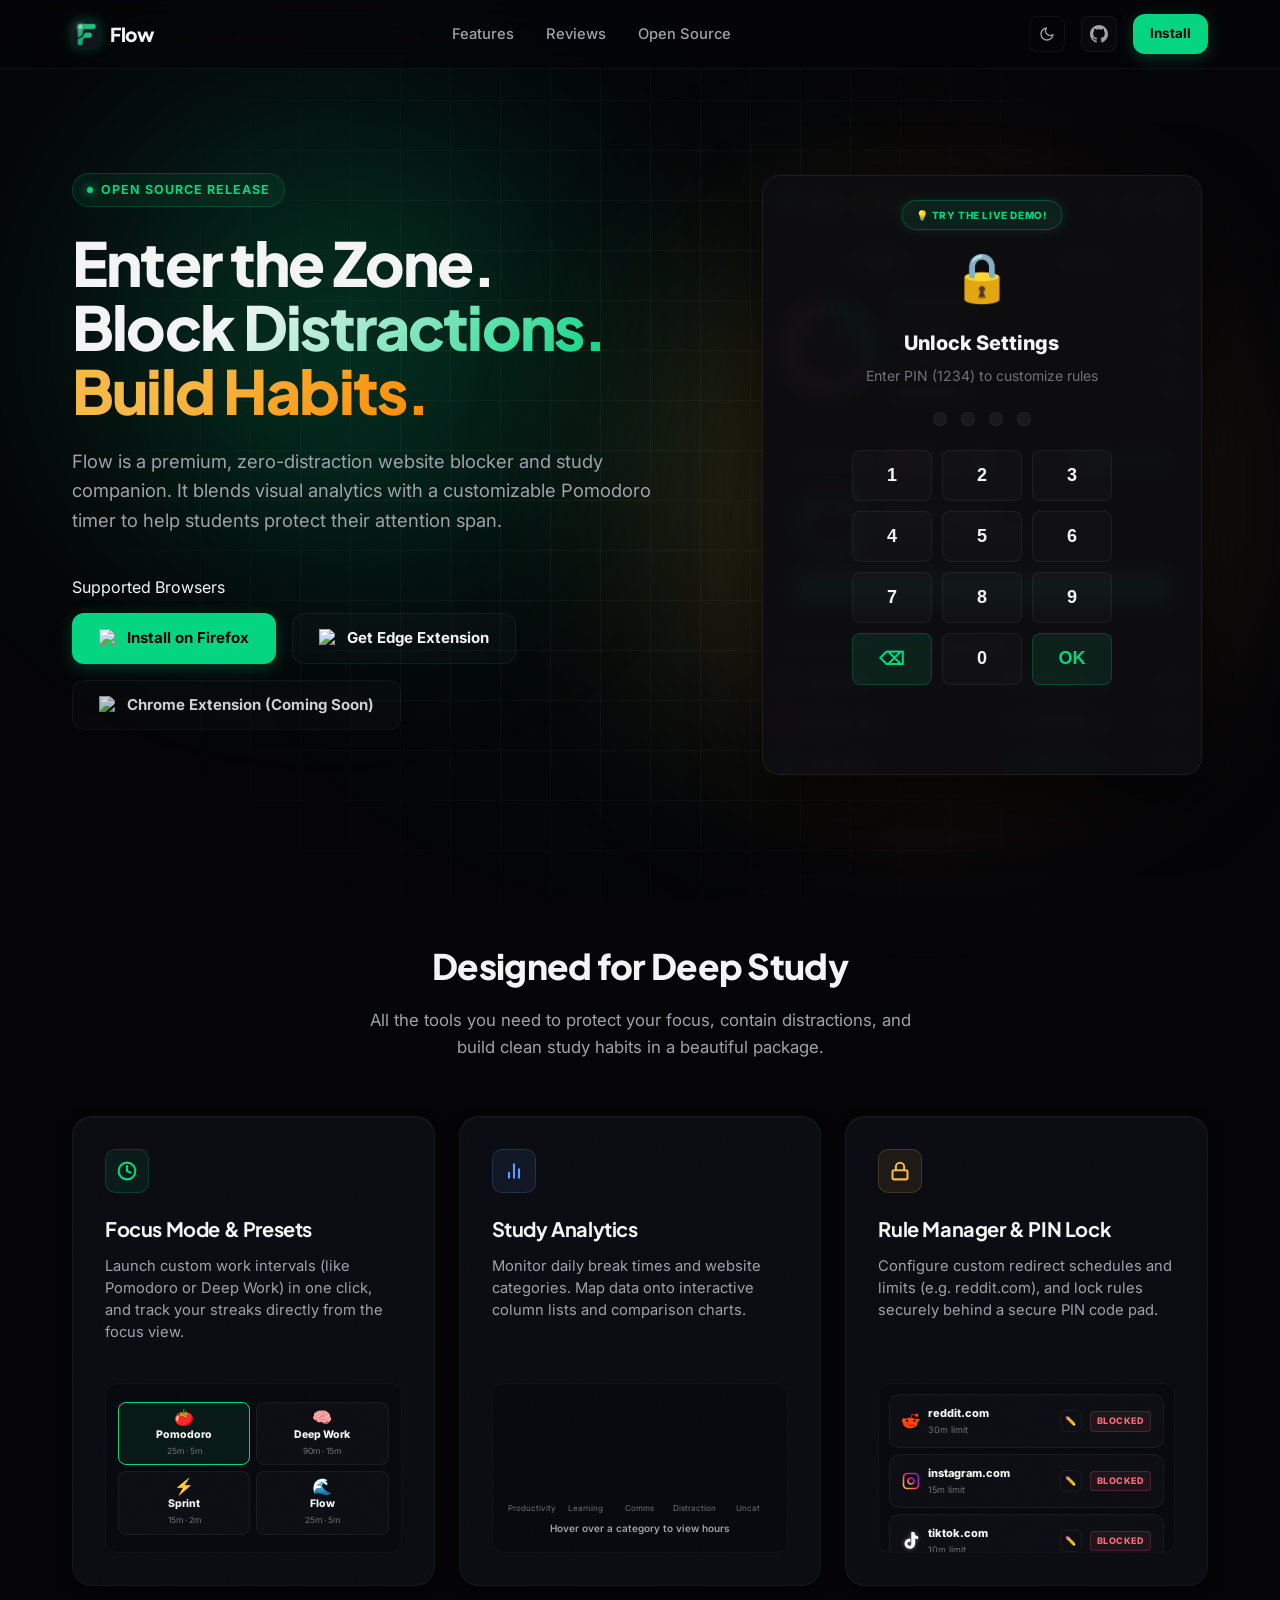
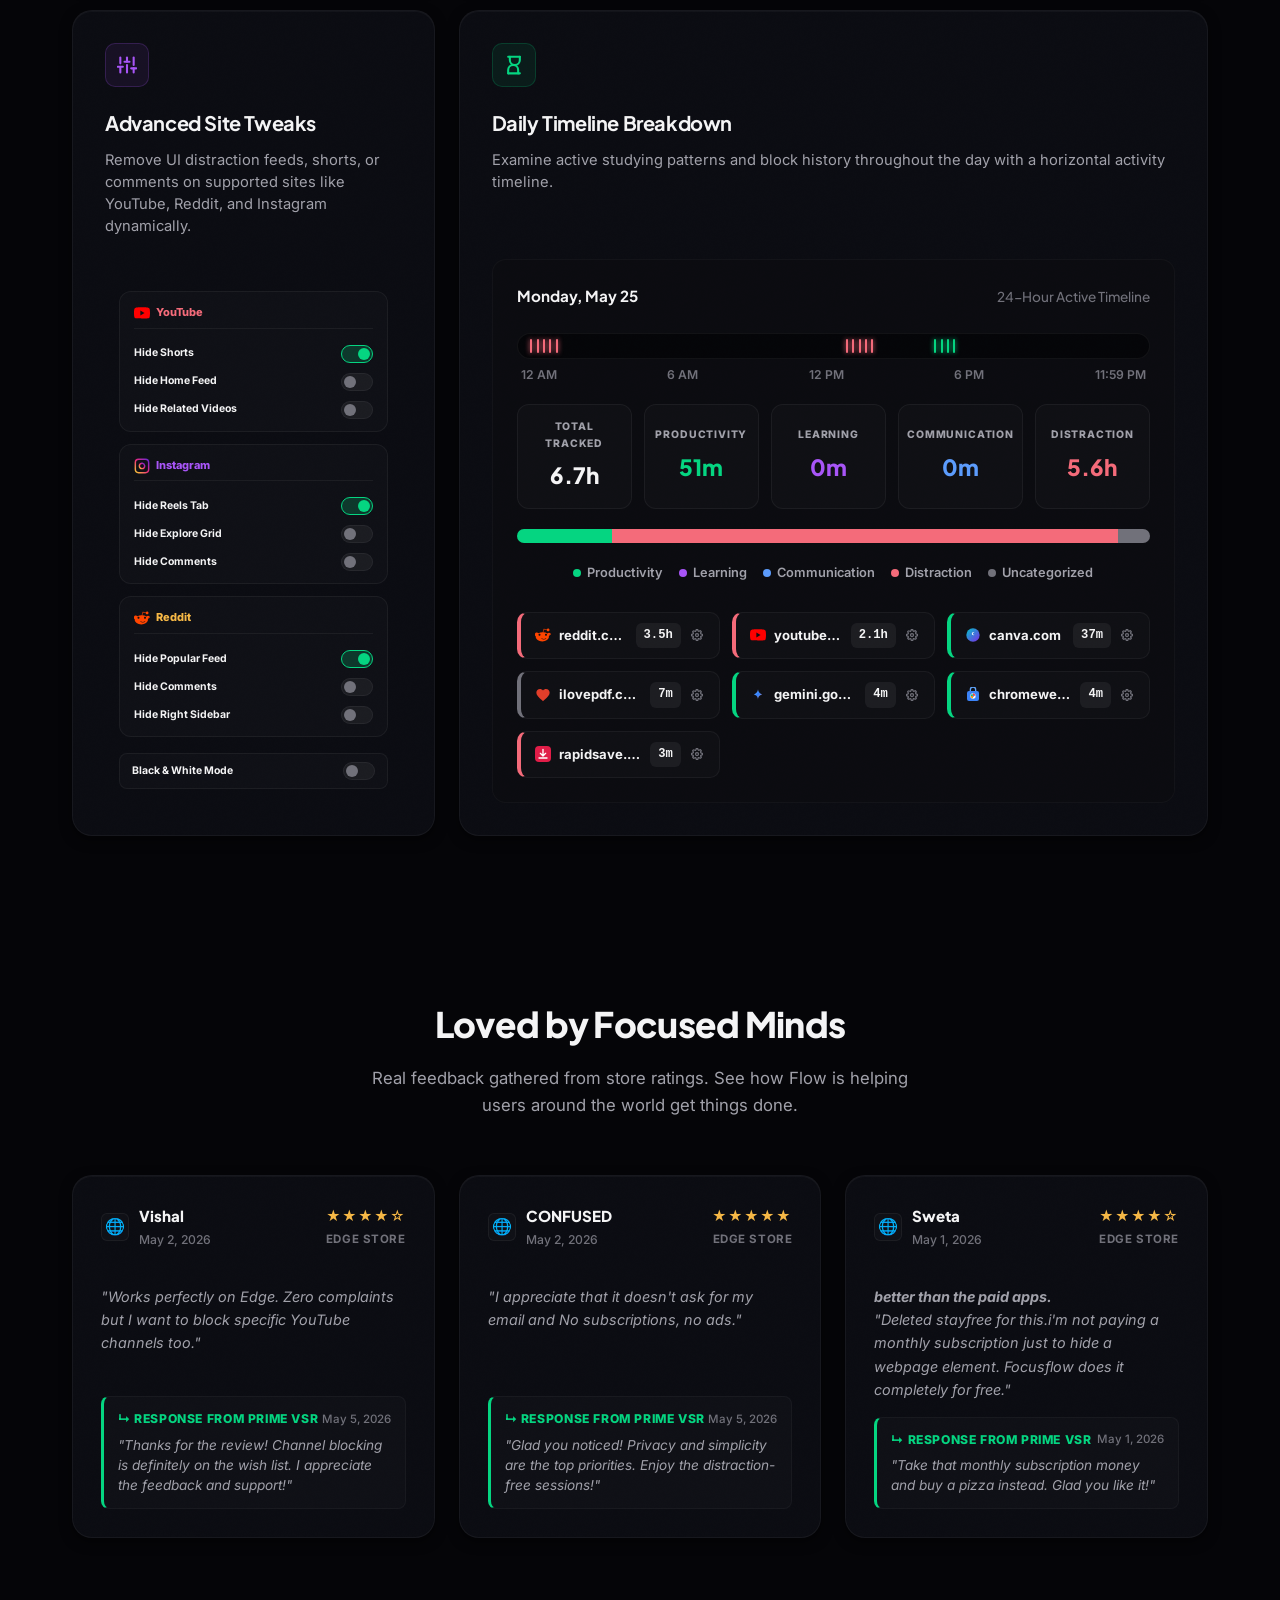
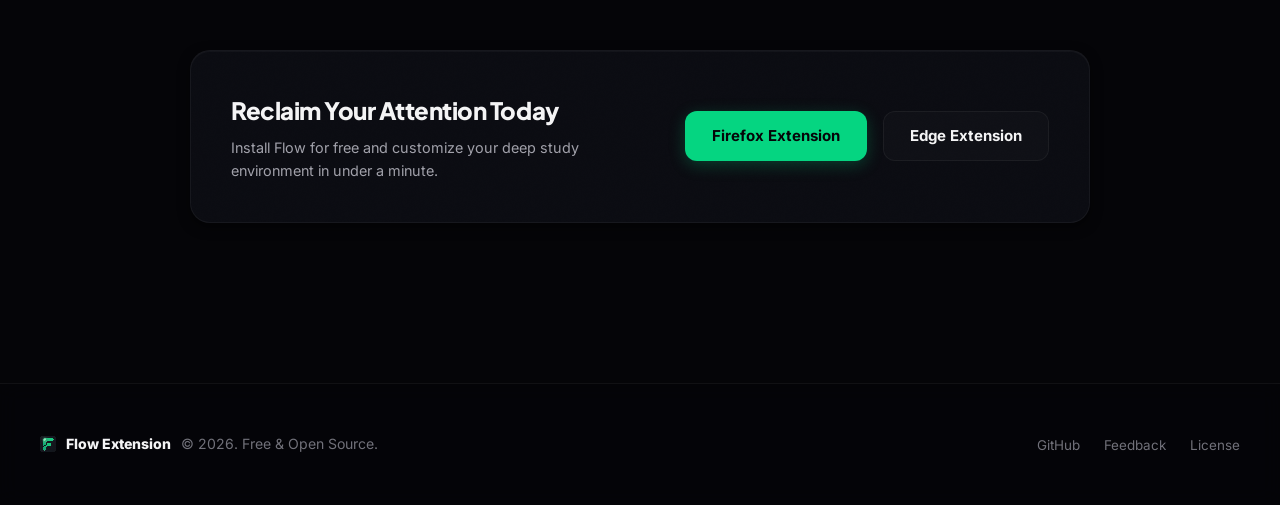
==== commit c339b98e: "Add files via upload" ====
--- a/index.html
+++ b/index.html
@@ -55,9 +55,9 @@
     <div class="hero-grid">
       <!-- Left side copywriting -->
       <div class="hero-left">
-        <div class="hero-tag">
+        <a href="https://github.com/vishwa-vsr/FocusFlow" target="_blank" class="hero-tag">
           <span></span> Open source release
-        </div>
+        </a>
         <h1 class="hero-headline">
           Enter the Zone.<br>
           <span class="text-gradient">Block Distractions.</span><br>
@@ -1038,6 +1038,7 @@
       </div>
       <ul class="footer-right">
         <li><a href="https://github.com/vishwa-vsr/FocusFlow" target="_blank">GitHub</a></li>
+        <li><a href="https://docs.google.com/forms/d/e/1FAIpQLSdWc7nYA3D1BqFtqtphDzdJ8UKa4DVw5WteEaAJsQlYAT1Rfg/viewform" target="_blank">Feedback</a></li>
         <li><a href="https://github.com/vishwa-vsr/FocusFlow/blob/main/LICENSE" target="_blank">License</a></li>
       </ul>
     </div>
--- a/style.css
+++ b/style.css
@@ -410,6 +410,15 @@
   text-transform: uppercase;
   letter-spacing: 0.08em;
   margin-bottom: 1.5rem;
+  text-decoration: none;
+  cursor: pointer;
+  transition: var(--transition-smooth);
+}
+
+.hero-tag:hover {
+  background: rgba(5, 213, 129, 0.15);
+  border-color: var(--color-green);
+  transform: translateY(-1.5px);
 }
 
 .hero-tag span {
@@ -1972,6 +1981,10 @@
   backdrop-filter: blur(10px);
 }
 
+html.light .footer {
+  background: rgba(244, 244, 245, 0.5);
+}
+
 .footer-container {
   max-width: 1200px;
   margin: 0 auto;
@@ -2070,15 +2083,60 @@
   }
 }
 
+@media (max-width: 768px) {
+  .nav-links {
+    display: none !important;
+  }
+  
+  .nav-container {
+    padding: 0.75rem 1.25rem;
+  }
+  
+  .footer-right {
+    justify-content: center;
+    flex-wrap: wrap;
+    padding-left: 0;
+  }
+}
+
 @media (max-width: 650px) {
   .features-grid {
     grid-template-columns: 1fr;
   }
+  
+  .feature-card {
+    padding: 1.5rem;
+    min-height: auto;
+  }
 }
 
 @media (max-width: 500px) {
+  .hero-section {
+    padding: 4.5rem 1rem 3rem;
+  }
+  
+  .section-features, .section-reviews {
+    padding: 3.5rem 1rem;
+  }
+  
+  .section-title {
+    font-size: 1.8rem;
+  }
+  
   .hero-headline {
     font-size: 2.2rem;
+  }
+  
+  .btn-group {
+    flex-direction: column;
+    align-items: stretch;
+    width: 100%;
+    margin-bottom: 2rem;
+  }
+  
+  .btn-group .btn {
+    width: 100%;
+    text-align: center;
   }
   
   .mockup-card {
@@ -2087,7 +2145,8 @@
   }
   
   .mock-keypad {
-    width: 150px;
+    width: 100%;
+    max-width: 220px;
   }
   
   .mock-focus-body {
@@ -2101,6 +2160,32 @@
   
   .mock-donut-container {
     flex-direction: column;
+  }
+  
+  .mock-site-item {
+    grid-template-columns: 1fr auto 45px;
+    gap: 8px;
+    padding: 10px 10px;
+  }
+  
+  .db-stats-grid {
+    grid-template-columns: repeat(2, 1fr);
+  }
+}
+
+@media (max-width: 360px) {
+  .mockup-card {
+    max-width: calc(100vw - 2rem);
+  }
+  
+  .mock-site-item {
+    grid-template-columns: 1fr auto 35px;
+    gap: 6px;
+    padding: 8px 6px;
+  }
+  
+  .mock-sitedom {
+    font-size: 11px;
   }
 }
 
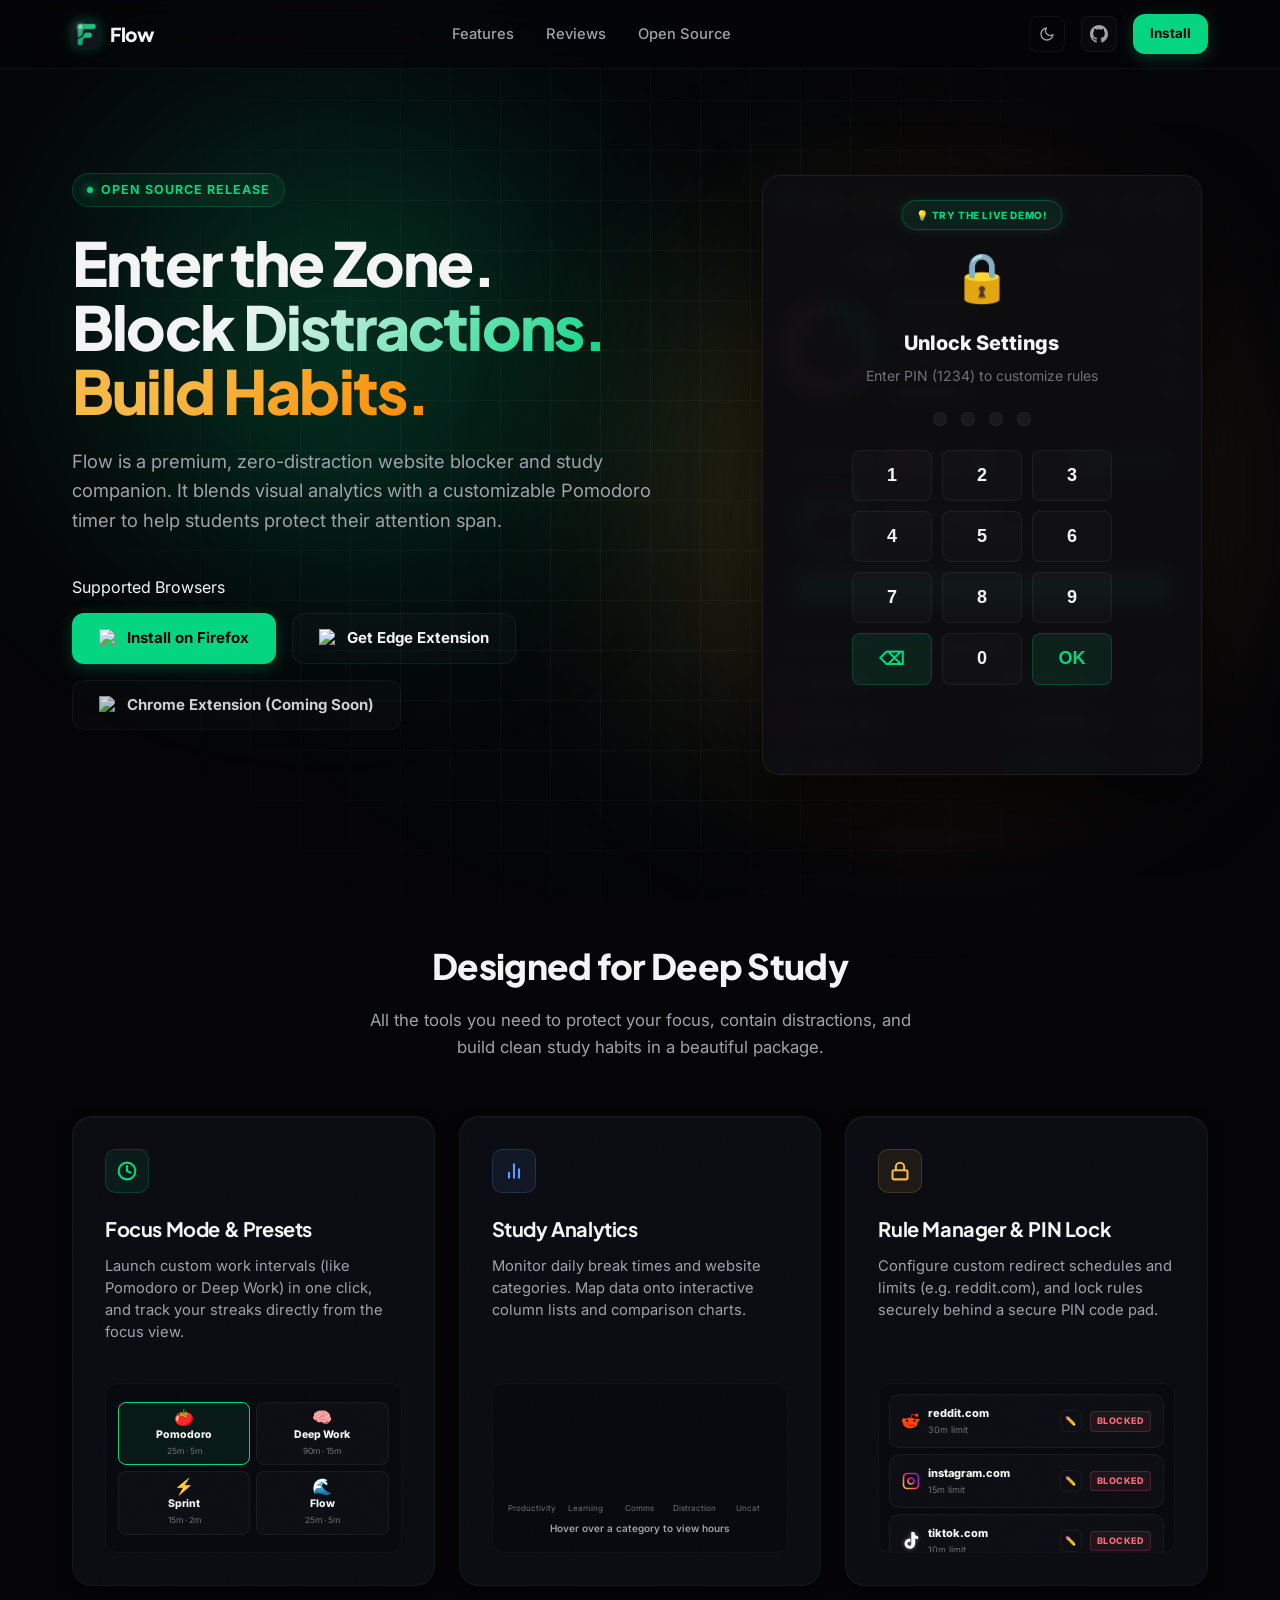
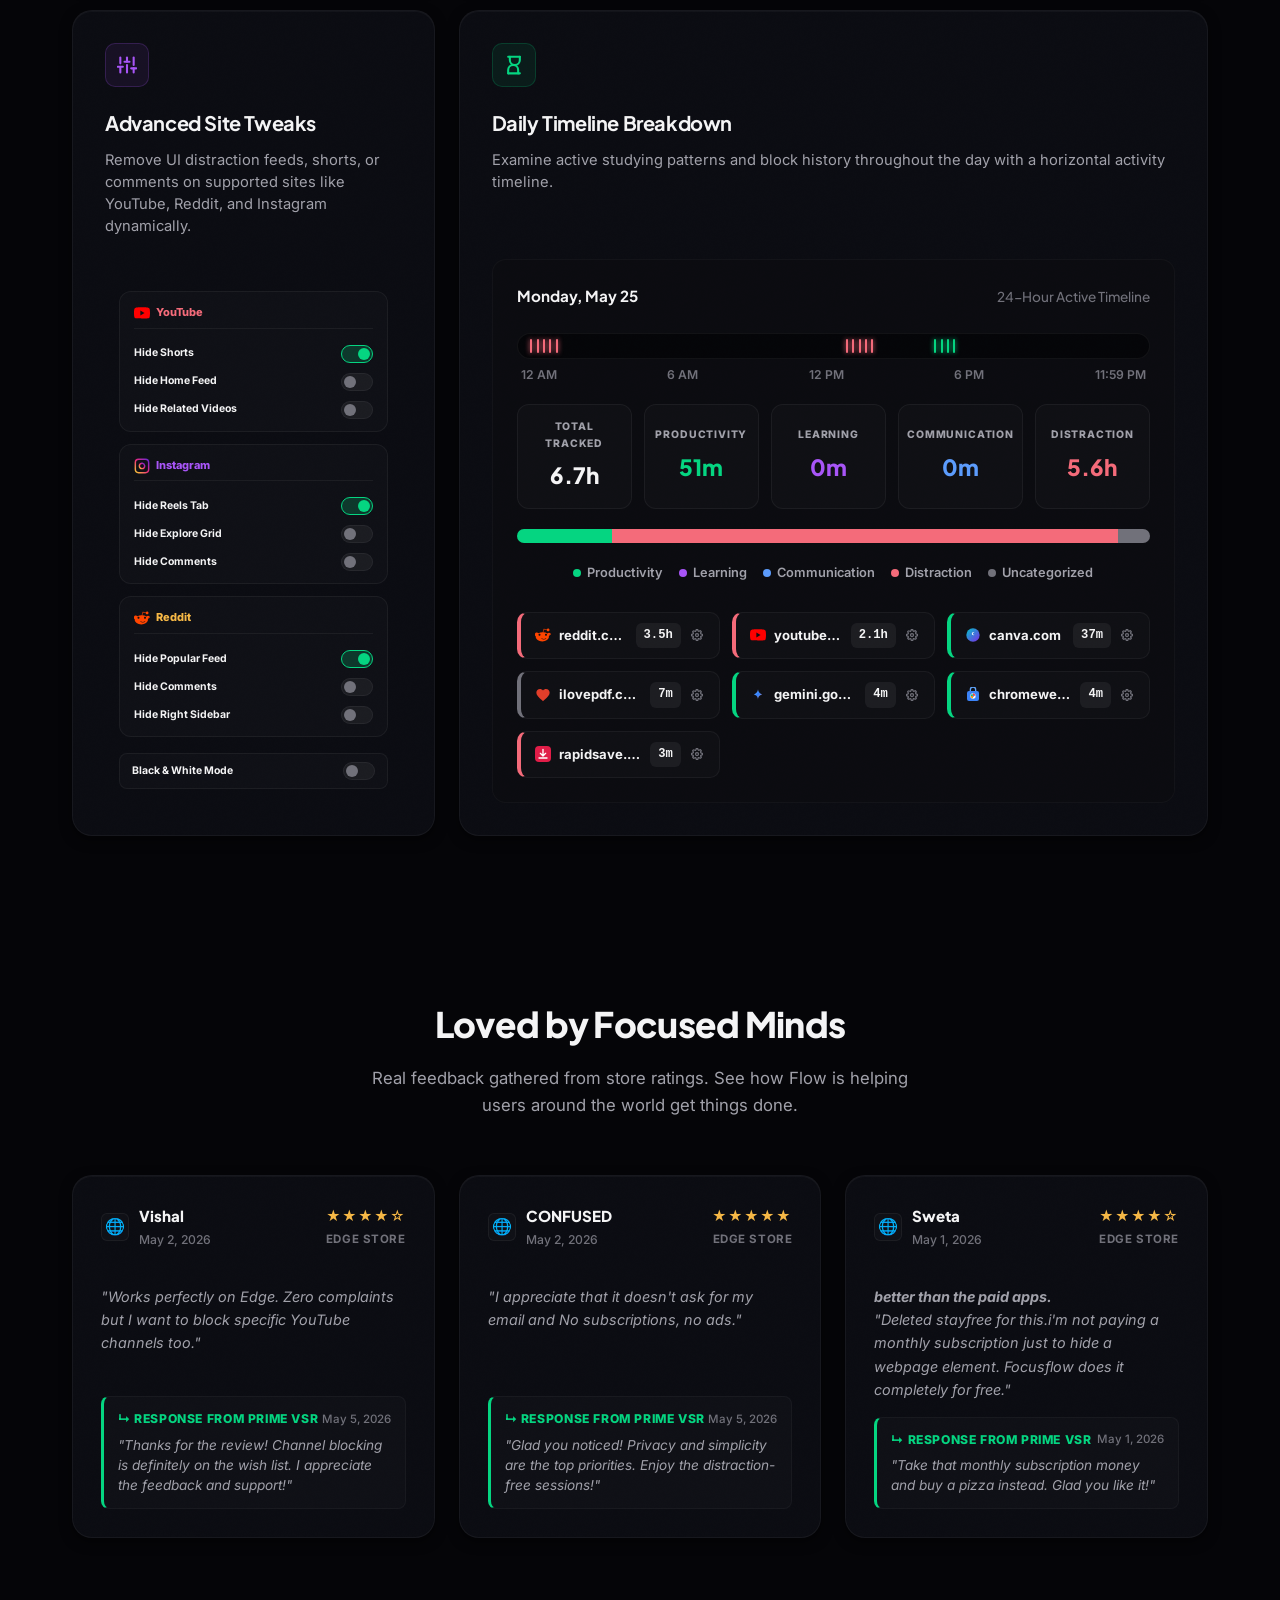
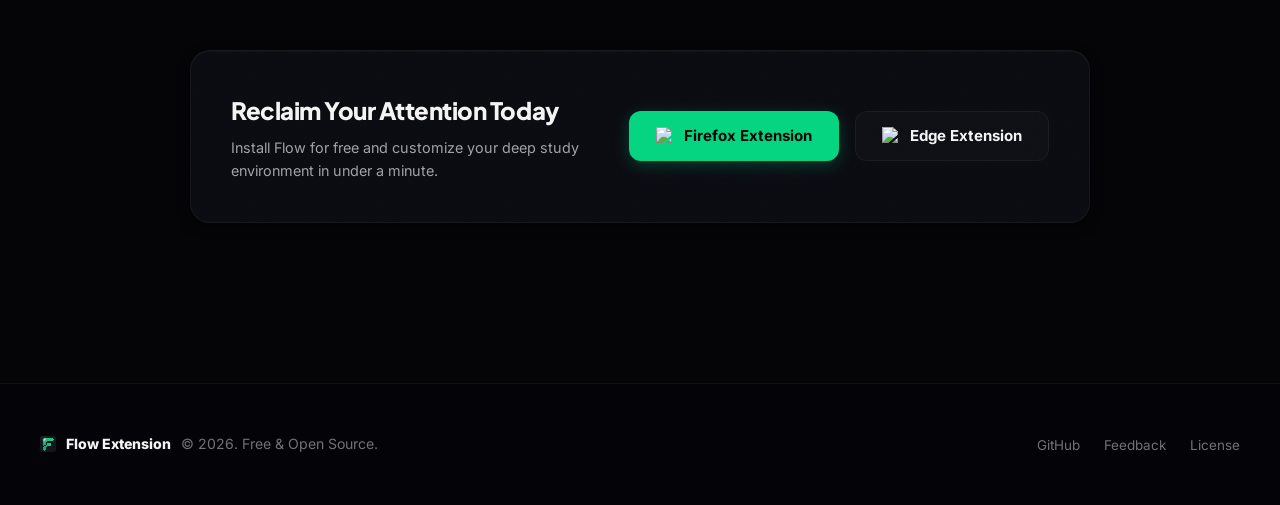
==== commit daf5fb3e: "Add files via upload" ====
--- a/index.html
+++ b/index.html
@@ -1019,9 +1019,11 @@
       </div>
       <div class="df-right">
         <a href="https://addons.mozilla.org/en-US/firefox/addon/flow-website-manager/" target="_blank" class="btn btn-primary">
+          <img src="https://cdn.jsdelivr.net/gh/alrra/browser-logos@main/src/firefox/firefox.svg" alt="Firefox" style="width: 18px; height: 18px; margin-right: 10px; flex-shrink: 0;">
           Firefox Extension
         </a>
         <a href="https://microsoftedge.microsoft.com/addons/detail/jlcdkibfogehgkbhkkkglifbanenkmic" target="_blank" class="btn btn-secondary">
+          <img src="https://cdn.jsdelivr.net/gh/alrra/browser-logos@main/src/edge/edge.svg" alt="Edge" style="width: 18px; height: 18px; margin-right: 10px; flex-shrink: 0;">
           Edge Extension
         </a>
       </div>
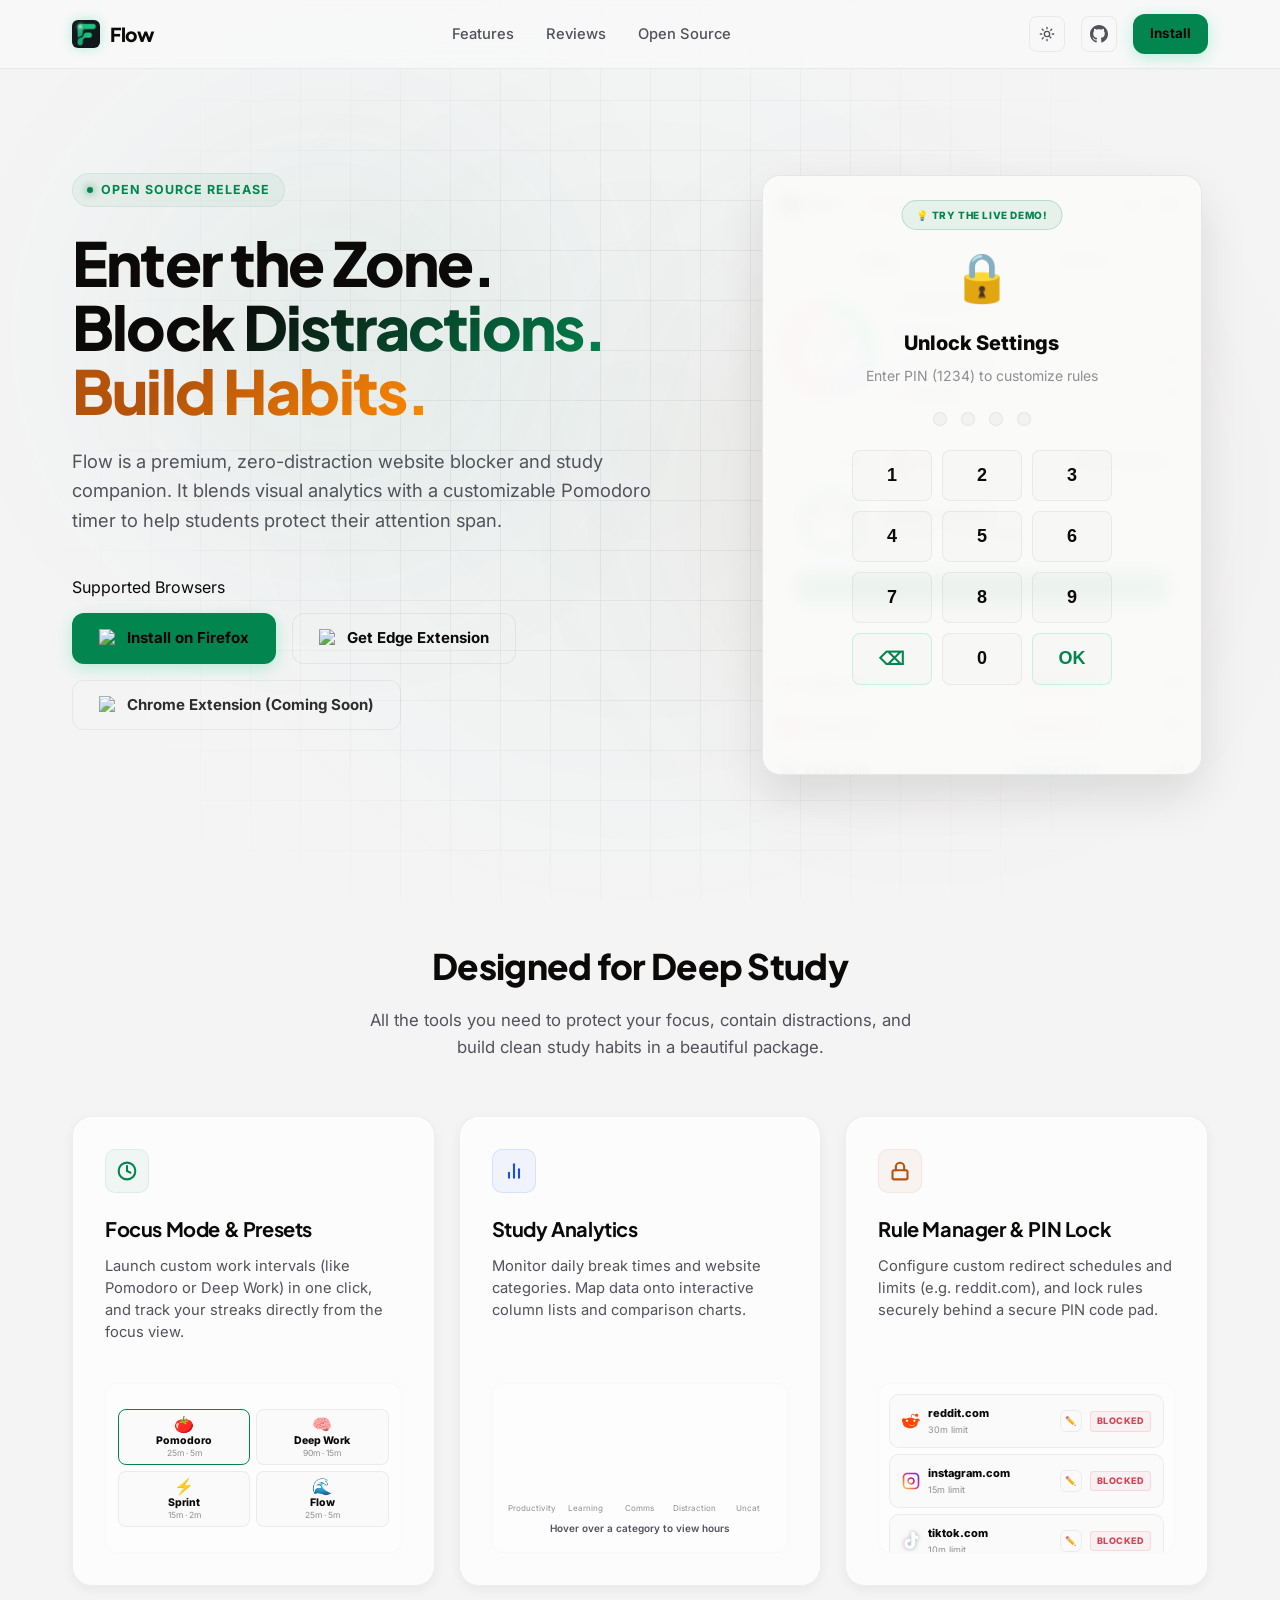
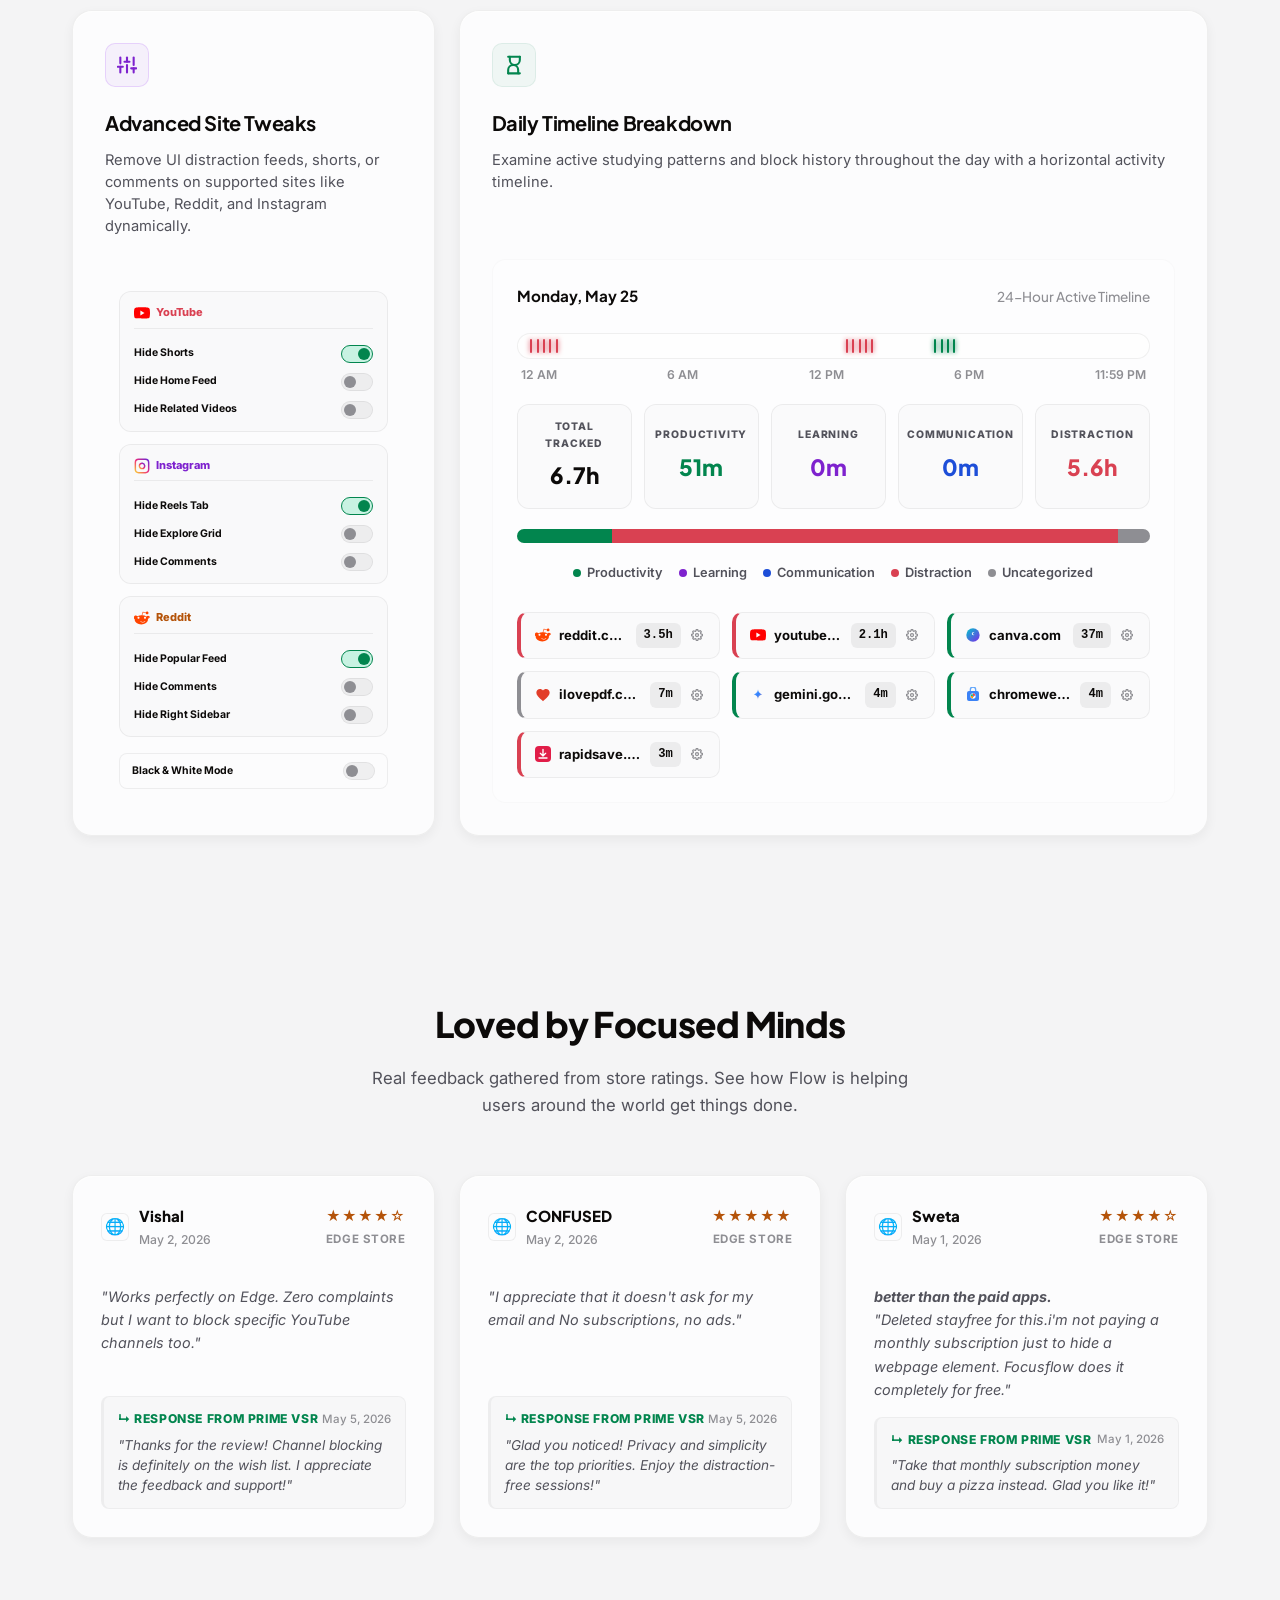
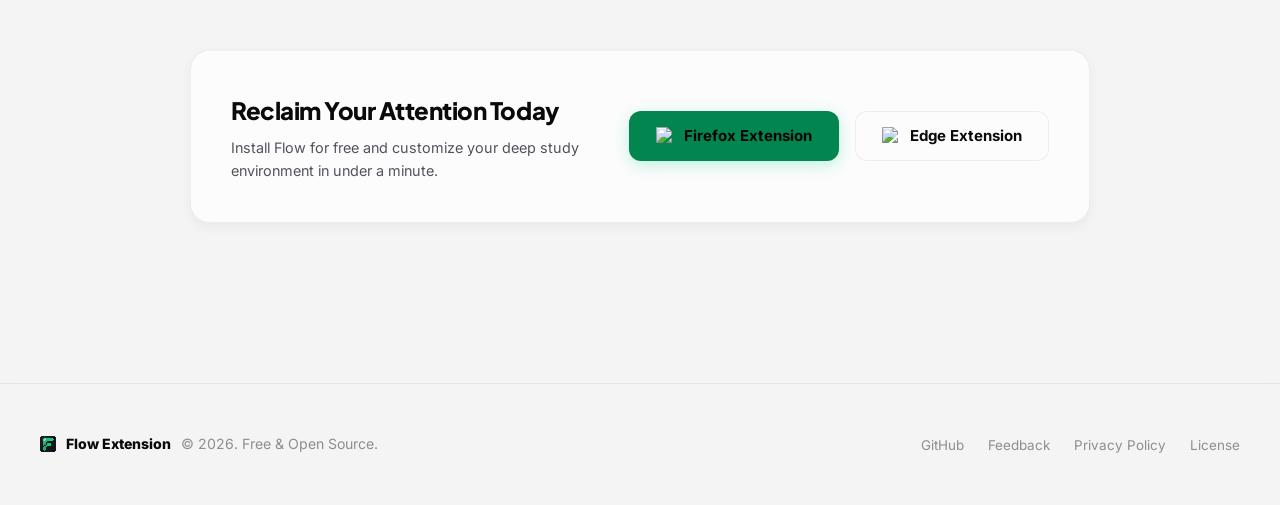
==== commit 2ea04136: "Add files via upload" ====
--- a/index.html
+++ b/index.html
@@ -1,1845 +1,1876 @@
-<!DOCTYPE html>
-<html lang="en">
-<head>
-  <meta charset="UTF-8">
-  <meta name="viewport" content="width=device-width, initial-scale=1.0">
-  <title>Flow — Minimalist, Zero-Distraction Website Blocker</title>
-  <meta name="description" content="Reclaim your focus and do deep work. Flow is a premium, minimalist website blocker and habit tracker browser extension for students and developers.">
-  <link rel="icon" type="image/png" href="./icons/icon16.png">
-  <link rel="stylesheet" href="style.css">
-</head>
-<body>
-
-  <!-- Background Graphics -->
-  <div class="canvas-grid"></div>
-  <div class="canvas-spotlight"></div>
-  <div class="glow-blob blob-green"></div>
-  <div class="glow-blob blob-amber"></div>
-
-  <!-- Header Navigation -->
-  <header class="header-nav">
-    <div class="nav-container">
-      <a href="#" class="nav-brand" id="nav-logo">
-        <img src="./icons/icon128.png" alt="Flow Logo" style="width: 28px; height: 28px; border-radius: 6px; filter: drop-shadow(0 0 6px rgba(5, 213, 129, 0.3));">
-        <span>Flow</span>
-      </a>
-      <ul class="nav-links">
-        <li><a href="#features">Features</a></li>
-        <li><a href="#reviews">Reviews</a></li>
-        <li><a href="https://github.com/vishwa-vsr/FocusFlow" target="_blank">Open Source</a></li>
-      </ul>
-      <div class="nav-actions">
-        <!-- Theme Toggle Button -->
-        <button class="btn-theme-toggle" id="theme-toggle" title="Toggle Light/Dark Theme">
-          <svg id="theme-sun-icon" viewBox="0 0 24 24" style="display: none;">
-            <circle cx="12" cy="12" r="4"></circle>
-            <path d="M12 2v2M12 20v2M4.93 4.93l1.41 1.41M16.24 16.24l1.41 1.41M2 12h2M20 12h2M6.34 17.66l-1.41 1.41M19.07 4.93l-1.41 1.41"></path>
-          </svg>
-          <svg id="theme-moon-icon" viewBox="0 0 24 24">
-            <path d="M21 12.79A9 9 0 1 1 11.21 3 7 7 0 0 0 21 12.79z"></path>
-          </svg>
-        </button>
-        <!-- GitHub Link Button -->
-        <a href="https://github.com/vishwa-vsr/FocusFlow" target="_blank" class="nav-social-link" title="View Source on GitHub">
-          <svg viewBox="0 0 24 24">
-            <path d="M12 0c-6.626 0-12 5.373-12 12 0 5.302 3.438 9.8 8.207 11.387.599.111.793-.261.793-.577v-2.234c-3.338.726-4.033-1.416-4.033-1.416-.546-1.387-1.333-1.756-1.333-1.756-1.089-.745.083-.729.083-.729 1.205.084 1.839 1.237 1.839 1.237 1.07 1.834 2.807 1.304 3.492.997.107-.775.418-1.305.762-1.604-2.665-.305-5.467-1.334-5.467-5.931 0-1.311.469-2.381 1.236-3.221-.124-.303-.535-1.524.117-3.176 0 0 1.008-.322 3.301 1.23.957-.266 1.983-.399 3.003-.404 1.02.005 2.047.138 3.006.404 2.291-1.552 3.297-1.23 3.297-1.23.653 1.653.242 2.874.118 3.176.77.84 1.235 1.911 1.235 3.221 0 4.609-2.807 5.624-5.479 5.921.43.372.823 1.102.823 2.222v3.293c0 .319.192.694.801.576 4.765-1.589 8.199-6.086 8.199-11.386 0-6.627-5.373-12-12-12z"/>
-          </svg>
-        </a>
-        <a href="#download" class="btn btn-primary btn-sm" style="padding: 8px 16px; font-size: 0.84rem;">Install</a>
-      </div>
-    </div>
-  </header>
-
-  <!-- Big Hero Section -->
-  <section class="hero-section">
-    <div class="hero-grid">
-      <!-- Left side copywriting -->
-      <div class="hero-left">
-        <a href="https://github.com/vishwa-vsr/FocusFlow" target="_blank" class="hero-tag">
-          <span></span> Open source release
-        </a>
-        <h1 class="hero-headline">
-          Enter the Zone.<br>
-          <span class="text-gradient">Block Distractions.</span><br>
-          <span class="text-gradient-orange">Build Habits.</span>
-        </h1>
-        <p class="hero-tagline">
-          Flow is a premium, zero-distraction website blocker and study companion. It blends visual analytics with a customizable Pomodoro timer to help students protect their attention span.
-        </p>
-        <span class="browser-title" style="margin-bottom: 0.8rem; display: block;">Supported Browsers</span>
-        <div class="btn-group">
-          <a href="https://addons.mozilla.org/en-US/firefox/addon/flow-website-manager/" target="_blank" class="btn btn-primary">
-            <img src="https://cdn.jsdelivr.net/gh/alrra/browser-logos@main/src/firefox/firefox.svg" alt="Firefox" style="width: 18px; height: 18px; margin-right: 10px; flex-shrink: 0;">
-            Install on Firefox
-          </a>
-          <a href="https://microsoftedge.microsoft.com/addons/detail/jlcdkibfogehgkbhkkkglifbanenkmic" target="_blank" class="btn btn-secondary">
-            <img src="https://cdn.jsdelivr.net/gh/alrra/browser-logos@main/src/edge/edge.svg" alt="Edge" style="width: 18px; height: 18px; margin-right: 10px; flex-shrink: 0;">
-            Get Edge Extension
-          </a>
-          <a href="#" class="btn btn-secondary" style="opacity: 0.85; cursor: default;" onclick="event.preventDefault();">
-            <img src="https://cdn.jsdelivr.net/gh/alrra/browser-logos@main/src/chrome/chrome.svg" alt="Chrome" style="width: 18px; height: 18px; margin-right: 10px; flex-shrink: 0;">
-            Chrome Extension (Coming Soon)
-          </a>
-        </div>
-      </div>
-
-      <!-- Right side extension mockup -->
-      <div class="mockup-container">
-        <div class="mockup-card">
-          
-          <!-- Keypad verification screen overlay -->
-          <div class="mock-overlay" id="mockOverlay">
-            <div class="mock-try-badge">💡 Try the Live Demo!</div>
-            <div class="mock-overlay-icon">🔒</div>
-            <div class="mock-overlay-title">Unlock Settings</div>
-            <div class="mock-overlay-sub">Enter PIN (1234) to customize rules</div>
-            <div class="mock-pin-dots">
-              <div class="mock-pin-dot" id="dot1"></div>
-              <div class="mock-pin-dot" id="dot2"></div>
-              <div class="mock-pin-dot" id="dot3"></div>
-              <div class="mock-pin-dot" id="dot4"></div>
-            </div>
-            <div class="mock-keypad">
-              <button class="mock-key" onclick="pressPin('1')">1</button>
-              <button class="mock-key" onclick="pressPin('2')">2</button>
-              <button class="mock-key" onclick="pressPin('3')">3</button>
-              <button class="mock-key" onclick="pressPin('4')">4</button>
-              <button class="mock-key" onclick="pressPin('5')">5</button>
-              <button class="mock-key" onclick="pressPin('6')">6</button>
-              <button class="mock-key" onclick="pressPin('7')">7</button>
-              <button class="mock-key" onclick="pressPin('8')">8</button>
-              <button class="mock-key" onclick="pressPin('9')">9</button>
-              <button class="mock-key mock-key-action" onclick="clearPin()">⌫</button>
-              <button class="mock-key" onclick="pressPin('0')">0</button>
-              <button class="mock-key mock-key-action" onclick="submitPin()">OK</button>
-            </div>
-            <div class="mock-pin-error" id="pinError">Incorrect PIN. Try again.</div>
-          </div>
-
-          <!-- Mock Header -->
-          <div class="mock-header">
-            <div class="mock-logo">
-              <img src="./icons/icon128.png" id="mockLogoDot" alt="Flow Logo" style="width: 18px; height: 18px; border-radius: 4px;">
-              <span>Flow</span>
-              <span class="mock-streak">⚡ 5 Days</span>
-            </div>
-            <div class="mock-header-right">
-              <button class="mock-btn-icon" id="btnShowAnalytics" title="Explore Options & Features">
-                <svg viewBox="0 0 24 24"><line x1="18" y1="20" x2="18" y2="10"></line><line x1="12" y1="20" x2="12" y2="4"></line><line x1="6" y1="20" x2="6" y2="14"></line></svg>
-              </button>
-              <button class="mock-btn-icon" id="btnLock" title="Lock Settings Panel">
-                <svg viewBox="0 0 24 24"><rect x="3" y="11" width="18" height="11" rx="2" ry="2"></rect><path d="M7 11V7a5 5 0 0 1 10 0v4"></path></svg>
-              </button>
-              <button class="mock-btn-icon" id="btnShowSettings" title="Timer Settings">
-                <svg viewBox="0 0 24 24"><path d="M12 15a3 3 0 1 0 0-6 3 3 0 0 0 0 6z"/><path d="M19.4 15a1.65 1.65 0 0 0 .33 1.82l.06.06a2 2 0 0 1-2.83 2.83l-.06-.06a1.65 1.65 0 0 0-1.82-.33 1.65 1.65 0 0 0-1 1.51V21a2 2 0 0 1-4 0v-.09A1.65 1.65 0 0 0 9 19.4a1.65 1.65 0 0 0-1.82.33l-.06.06a2 2 0 0 1-2.83-2.83l.06-.06A1.65 1.65 0 0 0 4.68 15a1.65 1.65 0 0 0-1.51-1H3a2 2 0 0 1 0-4h.09A1.65 1.65 0 0 0 4.6 9a1.65 1.65 0 0 0-.33-1.82l-.06-.06a2 2 0 0 1 2.83-2.83l.06.06A1.65 1.65 0 0 0 9 4.68a1.65 1.65 0 0 0 1-1.51V3a2 2 0 0 1 4 0v.09a1.65 1.65 0 0 0 1 1.51 1.65 1.65 0 0 0 1.82-.33l.06-.06a2 2 0 0 1 2.83 2.83l-.06.06A1.65 1.65 0 0 0 19.4 9a1.65 1.65 0 0 0 1.51 1H21a2 2 0 0 1 0 4h-.09a1.65 1.65 0 0 0-1.51 1z"/></svg>
-              </button>
-            </div>
-          </div>
-
-          <!-- Scrollable Content Pane -->
-          <div class="mock-scrollable-content">
-            <!-- Tabs -->
-            <div class="mock-tabs">
-              <button class="mock-tab-btn active" id="tabToday">Today</button>
-              <button class="mock-tab-btn" id="tabTotal">All Time</button>
-            </div>
-
-            <!-- Donut Section -->
-            <div class="mock-donut-container">
-              <div class="mock-donut-svg-wrap">
-                <svg viewBox="0 0 100 100" id="mockDonutSvg">
-                  <circle cx="50" cy="50" r="40" fill="none" stroke="rgba(255, 255, 255, 0.04)" stroke-width="12"></circle>
-                  <circle class="mock-donut-slice" id="sliceYoutube" cx="50" cy="50" r="40" stroke="#F46B7A" stroke-dasharray="110 251.2" stroke-dashoffset="0"></circle>
-                  <circle class="mock-donut-slice" id="sliceGithub" cx="50" cy="50" r="40" stroke="#5C9CFC" stroke-dasharray="78.5 251.2" stroke-dashoffset="-110"></circle>
-                  <circle class="mock-donut-slice" id="sliceStack" cx="50" cy="50" r="40" stroke="#05D581" stroke-dasharray="37.7 251.2" stroke-dashoffset="-188.5"></circle>
-                  <circle class="mock-donut-slice" id="sliceReddit" cx="50" cy="50" r="40" stroke="#F6B846" stroke-dasharray="25 251.2" stroke-dashoffset="-226.2"></circle>
-                </svg>
-                <div class="mock-donut-center">
-                  <span class="mock-donut-total" id="donutTotalText">8.0h</span>
-                  <span class="mock-donut-lbl" id="donutLabelText">Today</span>
-                </div>
-              </div>
-              
-              <div class="mock-legend" id="mockLegendList">
-                <div class="mock-legend-row" id="legRowYoutube">
-                  <div class="mock-legend-dot" style="background: #F46B7A; box-shadow: 0 0 6px #F46B7A;"></div>
-                  <span class="mock-legend-name">youtube.com</span>
-                  <span class="mock-legend-val" id="legValYoutube">3.5h</span>
-                </div>
-                <div class="mock-legend-row" id="legRowGithub">
-                  <div class="mock-legend-dot" style="background: #5C9CFC; box-shadow: 0 0 6px #5C9CFC;"></div>
-                  <span class="mock-legend-name">github.com</span>
-                  <span class="mock-legend-val" id="legValGithub">2.5h</span>
-                </div>
-                <div class="mock-legend-row" id="legRowStack">
-                  <div class="mock-legend-dot" style="background: #05D581; box-shadow: 0 0 6px #05D581;"></div>
-                  <span class="mock-legend-name">stackoverflow.com</span>
-                  <span class="mock-legend-val" id="legValStack">1.2h</span>
-                </div>
-                <div class="mock-legend-row" id="legRowReddit">
-                  <div class="mock-legend-dot" style="background: #F6B846; box-shadow: 0 0 6px #F6B846;"></div>
-                  <span class="mock-legend-name">reddit.com</span>
-                  <span class="mock-legend-val" id="legValReddit">0.8h</span>
-                </div>
-              </div>
-            </div>
-
-            <!-- Focus Mode Card -->
-            <div class="mock-focus-card" id="timerContainer">
-              
-              <!-- Timer Settings Drawer/Panel inside Focus Mode card -->
-              <div class="focus-settings-panel" id="mockSettingsPanel" style="display: none;">
-                <div style="display:flex;justify-content:space-between;align-items:center;margin-bottom:8px">
-                  <span style="font-weight:800;font-size:13px;color:var(--text-primary)">Timer Settings</span>
-                  <button id="btnCloseSettings" style="background:none;border:none;color:var(--text-secondary);cursor:pointer;font-size:18px;line-height:1;">✕</button>
-                </div>
-                <div class="mock-fsp-row">
-                  <label>Work (min)</label>
-                  <input type="number" id="inputWorkTime" value="25" min="1" max="120">
-                </div>
-                <div class="mock-fsp-row">
-                  <label>Short Break</label>
-                  <input type="number" id="inputBreakTime" value="5" min="0" max="60">
-                </div>
-                <div class="mock-fsp-row">
-                  <label>Cycles</label>
-                  <input type="number" id="inputCycles" value="4" min="1" max="10">
-                </div>
-                <button class="mock-save-btn" id="btnSaveSettings" style="width:100%;margin-top:8px;">Save Settings</button>
-                <div id="settingsFeedback" style="display:none; font-size:10px; font-weight:700; text-align:center; padding: 6px; border-radius:6px; margin-top:8px; line-height:1.3;"></div>
-              </div>
-
-              <div class="mock-focus-top">
-                <div style="display:flex;align-items:center;gap:8px;">
-                  <span class="mock-lbl">Focus Mode</span>
-                  <div class="mock-presets-rail">
-                    <span class="mock-preset active" id="mpPomo" onclick="selectMockPreset('Pomo')" title="Pomodoro">🍅</span>
-                    <span class="mock-preset" id="mpDeep" onclick="selectMockPreset('Deep')" title="Deep Work">🧠</span>
-                    <span class="mock-preset" id="mpSprint" onclick="selectMockPreset('Sprint')" title="Sprint">⚡</span>
-                    <span class="mock-preset" id="mpFlow" onclick="selectMockPreset('Flow')" title="Flow">🌊</span>
-                  </div>
-                </div>
-                <span class="mock-phase" id="timerPhase">Work Session</span>
-              </div>
-
-              <div class="mock-focus-body">
-                <div class="mock-focus-ring">
-                  <svg viewBox="0 0 80 80">
-                    <circle class="mock-ring-bg" cx="40" cy="40" r="32"></circle>
-                    <circle class="mock-ring-fill" id="timerCircle" cx="40" cy="40" r="32"></circle>
-                  </svg>
-                  <div class="mock-ring-inner">
-                    <span class="mock-ring-time" id="timerClock">25:00</span>
-                    <span class="mock-ring-cycles" id="timerCycles">0 done</span>
-                  </div>
-                </div>
-                <div class="mock-focus-info">
-                  <div class="mock-focus-title" id="timerTitle">Ready to focus?</div>
-                  <div class="mock-focus-sub" id="timerSub">25m work · 5m short break</div>
-                </div>
-              </div>
-
-              <div class="mock-focus-btns">
-                <button class="mock-fbtn go" id="btnTimerStart">▶ Start Focus</button>
-                <button class="mock-fbtn stop" id="btnTimerStop" style="display:none">■ Reset</button>
-              </div>
-            </div>
-
-            <!-- Weekly Goal Card (Hidden by default, shown on All Time) -->
-            <div class="mock-goal-section" id="mockGoalSection" style="display:none;">
-              <div class="mock-goal-header">
-                <span class="mock-goal-lbl">Weekly Goal</span>
-                <span class="mock-goal-pct" id="mockGoalPct">85%</span>
-              </div>
-              <div class="mock-goal-track">
-                <div class="mock-goal-fill" id="mockGoalFill" style="width: 85%;"></div>
-              </div>
-              <div class="mock-goal-sub">
-                <span style="font-weight: 700; color: var(--text-primary);">17.0h done</span>
-                <span>20.0h target</span>
-              </div>
-            </div>
-
-            <!-- Site list title -->
-            <div class="mock-list-title" id="mockListTitle">ALL SITES TODAY (CLICK TAG TO EDIT)</div>
-            <div class="mock-sites-list" id="mockSitesList">
-              <div class="mock-site-item">
-                <div style="display:flex;align-items:center;gap:8px;">
-                  <svg viewBox="0 0 24 24" width="18" height="18" fill="#FF4500" class="mock-site-favicon" style="flex-shrink: 0;">
-                    <path d="M24 11.5c0-1.65-1.35-3-3-3-.96 0-1.86.48-2.42 1.24-1.64-1-3.85-1.64-6.24-1.72l1.37-4.3 3.79.8c.09 1.09 1 1.97 2.12 1.97 1.18 0 2.12-.94 2.12-2.12s-.94-2.12-2.12-2.12c-.9 0-1.66.56-1.97 1.34l-4.12-.87c-.24-.05-.48.09-.54.33l-1.5 4.7c-2.46.06-4.73.7-6.39 1.71-.56-.74-1.44-1.22-2.42-1.22-1.65 0-3 1.35-3 3 0 1.11.61 2.07 1.51 2.58-.06.3-.09.62-.09.94 0 3.86 4.43 7 9.88 7 5.46 0 9.89-3.14 9.89-7 0-.32-.03-.64-.09-.95.89-.5 1.5-1.46 1.5-2.57zm-18.75.25c0-.83.68-1.5 1.5-1.5s1.5.67 1.5 1.5-.68 1.5-1.5 1.5-1.5-.67-1.5-1.5zm11.5 5.5c-1.82 1.82-5.32 1.82-7.14 0-.15-.15-.15-.39 0-.54.15-.15.39-.15.54 0 1.52 1.52 4.54 1.52 6.06 0 .15-.15.39-.15.54 0 .15.15.15.39 0 .54zm-.25-4c-.83 0-1.5-.67-1.5-1.5s.67-1.5 1.5-1.5 1.5.67 1.5 1.5-.67 1.5-1.5 1.5z"/>
-                  </svg>
-                  <span class="mock-sitedom">reddit.com</span>
-                </div>
-                <span class="fc-site-tag tag-red" id="mockTagReddit" onclick="cycleMockSiteTag('Reddit')">DISTRACTION</span>
-                <span class="mock-sitetime" id="siteTimeReddit">0.8h</span>
-              </div>
-              
-              <div class="mock-site-item">
-                <div style="display:flex;align-items:center;gap:8px;">
-                  <svg viewBox="0 0 24 24" width="18" height="18" fill="#FF0000" class="mock-site-favicon" style="flex-shrink: 0;">
-                    <path d="M23.498 6.163a3.003 3.003 0 0 0-2.11-2.11C19.517 3.545 12 3.545 12 3.545s-7.516 0-9.387.507A3.003 3.003 0 0 0 .502 6.164C0 8.035 0 12 0 12s0 3.965.502 5.837a3.003 3.003 0 0 0 2.11 2.11c1.871.507 9.388.507 9.388.507s7.517 0 9.389-.507a3.003 3.003 0 0 0 2.11-2.11C24 15.965 24 12 24 12s0-3.965-.502-5.837zM9.545 15.568V8.432L15.818 12l-6.273 3.568z"/>
-                  </svg>
-                  <span class="mock-sitedom">youtube.com</span>
-                </div>
-                <span class="fc-site-tag tag-red" id="mockTagYoutube" onclick="cycleMockSiteTag('Youtube')">DISTRACTION</span>
-                <span class="mock-sitetime" id="siteTimeYoutube">3.5h</span>
-              </div>
-
-              <div class="mock-site-item">
-                <div style="display:flex;align-items:center;gap:8px;">
-                  <svg viewBox="0 0 24 24" width="18" height="18" style="flex-shrink: 0; border-radius: 4px;">
-                    <defs>
-                      <linearGradient id="canvaGradientMock" x1="0%" y1="0%" x2="100%" y2="100%">
-                        <stop offset="0%" stop-color="#00C4CC"/>
-                        <stop offset="100%" stop-color="#7D2AE8"/>
-                      </linearGradient>
-                    </defs>
-                    <circle cx="12" cy="12" r="10" fill="url(#canvaGradientMock)" />
-                    <path d="M12.5 8c-1.5 0-2.2 1-2.2 2.2s.7 2.2 2.2 2.2c.8 0 1.4-.5 1.4-1h-1c0 .2-.2.3-.4.3-.5 0-.8-.4-.8-1.5s.3-1.5.8-1.5c.2 0 .4.1.4.3h1c0-.5-.6-1-1.4-1z" fill="#FFF"/>
-                  </svg>
-                  <span class="mock-sitedom">canva.com</span>
-                </div>
-                <span class="fc-site-tag tag-green" id="mockTagCanva" onclick="cycleMockSiteTag('Canva')">PRODUCTIVITY</span>
-                <span class="mock-sitetime" id="siteTimeCanva">0.6h</span>
-              </div>
-
-              <div class="mock-site-item">
-                <div style="display:flex;align-items:center;gap:8px;">
-                  <svg viewBox="0 0 24 24" width="18" height="18" fill="currentColor" class="mock-site-favicon" style="flex-shrink: 0;">
-                    <path d="M12 0C5.37 0 0 5.37 0 12c0 5.3 3.438 9.8 8.205 11.385.6.11.82-.26.82-.577v-2.234c-3.338.724-4.042-1.61-4.042-1.61C4.422 18.07 3.633 17.7 3.633 17.7c-1.087-.744.084-.729.084-.729 1.205.084 1.838 1.236 1.838 1.236 1.07 1.835 2.809 1.305 3.495.998.108-.776.417-1.305.76-1.605-2.665-.3-5.466-1.332-5.466-5.93 0-1.31.465-2.38 1.235-3.22-.135-.303-.54-1.523.105-3.176 0 0 1.005-.322 3.3 1.23.96-.267 1.98-.399 3-.405 1.02.006 2.04.138 3 .405 2.28-1.552 3.285-1.23 3.285-1.23.645 1.653.24 2.873.12 3.176.765.84 1.23 1.91 1.23 3.22 0 4.61-2.805 5.625-5.475 5.92.42.36.81 1.096.81 2.22v3.293c0 .319.2.694.825.576C20.565 21.795 24 17.3 24 12c0-6.63-5.37-12-12-12z"/>
-                  </svg>
-                  <span class="mock-sitedom">github.com</span>
-                </div>
-                <span class="fc-site-tag tag-green" id="mockTagGithub" onclick="cycleMockSiteTag('Github')">PRODUCTIVITY</span>
-                <span class="mock-sitetime" id="siteTimeGithub">2.5h</span>
-              </div>
-
-              <div class="mock-site-item">
-                <div style="display:flex;align-items:center;gap:8px;">
-                  <svg viewBox="0 0 24 24" width="18" height="18" fill="#F48024" class="mock-site-favicon" style="flex-shrink: 0;">
-                    <path d="M18.986 21.865v-6.404h2.21v8.61H1.02v-8.61h2.21v6.404h15.756zM6.155 15.427l10.151 2.112.453-2.164-10.151-2.112-.453 2.164zm1.724-4.95l8.61 4.76.996-1.996-8.61-4.76-.996 1.996zm2.885-4.363l6.56 7.29 1.637-1.472-6.56-7.29-1.637 1.472zM14.09.48l-4.12 8.92 1.996.924 4.12-8.92L14.09.48zm-8.86 19.175h10.457v-2.21H5.23v2.21z"/>
-                  </svg>
-                  <span class="mock-sitedom">stackoverflow.com</span>
-                </div>
-                <span class="fc-site-tag tag-purple" id="mockTagStack" onclick="cycleMockSiteTag('StackOverflow')">LEARNING</span>
-                <span class="mock-sitetime" id="siteTimeStack">1.2h</span>
-              </div>
-
-              <div class="mock-site-item">
-                <div style="display:flex;align-items:center;gap:8px;">
-                  <svg viewBox="0 0 24 24" width="18" height="18" fill="none" stroke="url(#instaGlowMock)" stroke-width="2.2" stroke-linecap="round" stroke-linejoin="round" class="mock-site-favicon" style="flex-shrink: 0;">
-                    <defs>
-                      <linearGradient id="instaGlowMock" x1="0%" y1="100%" x2="100%" y2="0%">
-                        <stop offset="0%" stop-color="#f9ce34" />
-                        <stop offset="50%" stop-color="#ee2a7b" />
-                        <stop offset="100%" stop-color="#6228d7" />
-                      </linearGradient>
-                    </defs>
-                    <rect x="2" y="2" width="20" height="20" rx="5" ry="5" />
-                    <path d="M16 11.37A4 4 0 1 1 12.63 8 4 4 0 0 1 16 11.37z" />
-                    <line x1="17.5" y1="6.5" x2="17.51" y2="6.5" stroke-width="3" />
-                  </svg>
-                  <span class="mock-sitedom">instagram.com</span>
-                </div>
-                <span class="fc-site-tag tag-red" id="mockTagInstagram" onclick="cycleMockSiteTag('Instagram')">DISTRACTION</span>
-                <span class="mock-sitetime" id="siteTimeInstagram">0.4h</span>
-              </div>
-
-              <div class="mock-site-item">
-                <div style="display:flex;align-items:center;gap:8px;">
-                  <svg viewBox="0 0 24 24" width="18" height="18" fill="#FFFFFF" class="mock-site-favicon" style="flex-shrink: 0; filter: drop-shadow(0 0 1.5px rgba(0, 242, 234, 0.4)) drop-shadow(0 0 1.5px rgba(254, 44, 85, 0.4));">
-                    <path d="M12.525.02c1.31-.02 2.61-.01 3.91-.02.08 1.53.63 3.02 1.59 4.23.95.84 2.19 1.4 3.49 1.62v3.9c-1.42-.09-2.8-.62-3.92-1.53v6.78c0 3.32-2.18 6.42-5.46 7.22-3.66.9-7.5-1.2-8.52-4.73-1.07-3.7 1.25-7.77 5.06-8.53.86-.17 1.74-.15 2.58.07v4.02c-.78-.29-1.65-.29-2.39.06-1.24.59-1.95 2.01-1.63 3.35.34 1.41 1.83 2.31 3.24 1.95 1.15-.3 1.93-1.38 1.92-2.58V0h.12z"/>
-                  </svg>
-                  <span class="mock-sitedom">tiktok.com</span>
-                </div>
-                <span class="fc-site-tag tag-red" id="mockTagTiktok" onclick="cycleMockSiteTag('Tiktok')">DISTRACTION</span>
-                <span class="mock-sitetime" id="siteTimeTiktok">0.2h</span>
-              </div>
-            </div>  </div>
-            </div>
-
-          </div> <!-- End scrollable content -->
-        </div>
-      </div>
-    </div>
-  </section>
-
-  <!-- Features Section -->
-  <section class="section-features" id="features">
-    <h2 class="section-title">Designed for Deep Study</h2>
-    <p class="section-subtitle">All the tools you need to protect your focus, contain distractions, and build clean study habits in a beautiful package.</p>
-    
-    <div class="features-grid">
-      <!-- Feature Card 1 -->
-      <div class="feature-card glass-card">
-        <div class="feature-header">
-          <div class="feature-icon-wrap">
-            <svg viewBox="0 0 24 24" width="20" height="20" stroke="currentColor" stroke-width="2.5" fill="none" stroke-linecap="round" stroke-linejoin="round"><circle cx="12" cy="12" r="10"></circle><polyline points="12 6 12 12 16 14"></polyline></svg>
-          </div>
-          <h3>Focus Mode & Presets</h3>
-          <p>Launch custom work intervals (like Pomodoro or Deep Work) in one click, and track your streaks directly from the focus view.</p>
-        </div>
-        <div class="feature-graphic" style="height: 170px; padding: 16px 12px;">
-          <div class="f-presets-grid">
-            <div class="f-preset active" id="fPresetPomo" onclick="selectFPreset('Pomo')">
-              <span>🍅</span>
-              <strong>Pomodoro</strong>
-              <small>25m · 5m</small>
-            </div>
-            <div class="f-preset" id="fPresetDeep" onclick="selectFPreset('Deep')">
-              <span>🧠</span>
-              <strong>Deep Work</strong>
-              <small>90m · 15m</small>
-            </div>
-            <div class="f-preset" id="fPresetSprint" onclick="selectFPreset('Sprint')">
-              <span>⚡</span>
-              <strong>Sprint</strong>
-              <small>15m · 2m</small>
-            </div>
-            <div class="f-preset" id="fPresetFlow" onclick="selectFPreset('Flow')">
-              <span>🌊</span>
-              <strong>Flow</strong>
-              <small>25m · 5m</small>
-            </div>
-          </div>
-        </div>
-      </div>
-
-      <!-- Feature Card 2 -->
-      <div class="feature-card glass-card">
-        <div class="feature-header">
-          <div class="feature-icon-wrap">
-            <svg viewBox="0 0 24 24" width="20" height="20" stroke="currentColor" stroke-width="2.5" fill="none" stroke-linecap="round" stroke-linejoin="round"><line x1="18" y1="20" x2="18" y2="10"></line><line x1="12" y1="20" x2="12" y2="4"></line><line x1="6" y1="20" x2="6" y2="14"></line></svg>
-          </div>
-          <h3>Study Analytics</h3>
-          <p>Monitor daily break times and website categories. Map data onto interactive column lists and comparison charts.</p>
-        </div>
-        <div class="feature-graphic" style="height: 170px; padding: 16px 12px; flex-direction: column; justify-content: flex-end; gap: 8px;">
-          <div class="f-chart-bars">
-            <div class="f-chart-bar-group" onmouseover="showBarTooltip('Productivity', '2.5h')" onmouseout="hideBarTooltip()">
-              <div class="f-cbar green" style="--h: 50%;"></div>
-              <span class="f-cbar-label">Productivity</span>
-            </div>
-            <div class="f-chart-bar-group" onmouseover="showBarTooltip('Learning', '1.2h')" onmouseout="hideBarTooltip()">
-              <div class="f-cbar purple" style="--h: 24%;"></div>
-              <span class="f-cbar-label">Learning</span>
-            </div>
-            <div class="f-chart-bar-group" onmouseover="showBarTooltip('Communication', '0.5h')" onmouseout="hideBarTooltip()">
-              <div class="f-cbar blue" style="--h: 10%;"></div>
-              <span class="f-cbar-label">Comms</span>
-            </div>
-            <div class="f-chart-bar-group" onmouseover="showBarTooltip('Distraction', '3.5h')" onmouseout="hideBarTooltip()">
-              <div class="f-cbar red" style="--h: 70%;"></div>
-              <span class="f-cbar-label">Distraction</span>
-            </div>
-            <div class="f-chart-bar-group" onmouseover="showBarTooltip('Uncategorized', '0.3h')" onmouseout="hideBarTooltip()">
-              <div class="f-cbar gray" style="--h: 6%;"></div>
-              <span class="f-cbar-label">Uncat</span>
-            </div>
-          </div>
-          <div class="f-chart-tooltip" id="chartBarTooltip">Hover over a category to view hours</div>
-        </div>
-      </div>
-
-      <!-- Feature Card 3 -->
-      <div class="feature-card glass-card">
-        <div class="feature-header">
-          <div class="feature-icon-wrap">
-            <svg viewBox="0 0 24 24" width="20" height="20" stroke="currentColor" stroke-width="2.5" fill="none" stroke-linecap="round" stroke-linejoin="round"><rect x="3" y="11" width="18" height="11" rx="2" ry="2"></rect><path d="M7 11V7a5 5 0 0 1 10 0v4"></path></svg>
-          </div>
-          <h3>Rule Manager & PIN Lock</h3>
-          <p>Configure custom redirect schedules and limits (e.g. reddit.com), and lock rules securely behind a secure PIN code pad.</p>
-        </div>
-        <div class="feature-graphic" style="height: 170px; padding: 10px; position: relative; flex-direction: column; justify-content: flex-start; gap: 6px;">
-          <!-- Card Rules List -->
-          <div id="fRulesContainer" style="display: flex; flex-direction: column; gap: 6px; width: 100%; z-index: 5;">
-            <!-- Rule 1: Reddit -->
-            <div class="f-rule-card">
-              <div class="f-rule-logo">
-                <svg viewBox="0 0 24 24" width="18" height="18" fill="#FF4500" class="f-rule-svg" style="flex-shrink: 0;">
-                  <path d="M24 11.5c0-1.65-1.35-3-3-3-.96 0-1.86.48-2.42 1.24-1.64-1-3.85-1.64-6.24-1.72l1.37-4.3 3.79.8c.09 1.09 1 1.97 2.12 1.97 1.18 0 2.12-.94 2.12-2.12s-.94-2.12-2.12-2.12c-.9 0-1.66.56-1.97 1.34l-4.12-.87c-.24-.05-.48.09-.54.33l-1.5 4.7c-2.46.06-4.73.7-6.39 1.71-.56-.74-1.44-1.22-2.42-1.22-1.65 0-3 1.35-3 3 0 1.11.61 2.07 1.51 2.58-.06.3-.09.62-.09.94 0 3.86 4.43 7 9.88 7 5.46 0 9.89-3.14 9.89-7 0-.32-.03-.64-.09-.95.89-.5 1.5-1.46 1.5-2.57zm-18.75.25c0-.83.68-1.5 1.5-1.5s1.5.67 1.5 1.5-.68 1.5-1.5 1.5-1.5-.67-1.5-1.5zm11.5 5.5c-1.82 1.82-5.32 1.82-7.14 0-.15-.15-.15-.39 0-.54.15-.15.39-.15.54 0 1.52 1.52 4.54 1.52 6.06 0 .15-.15.39-.15.54 0 .15.15.15.39 0 .54zm-.25-4c-.83 0-1.5-.67-1.5-1.5s.67-1.5 1.5-1.5 1.5.67 1.5 1.5-.67 1.5-1.5 1.5z"/>
-                </svg>
-                <div class="f-rule-text">
-                  <strong>reddit.com</strong>
-                  <small onclick="cycleRuleLimit(this)">30m limit</small>
-                </div>
-              </div>
-              <div class="f-rule-actions">
-                <button class="f-rule-btn-edit" onclick="showCardPinOverlay()" title="Edit Rule">✏️</button>
-                <span class="f-rule-badge" onclick="toggleRuleStatus(this)">Blocked</span>
-              </div>
-            </div>
-
-            <!-- Rule 2: Instagram -->
-            <div class="f-rule-card">
-              <div class="f-rule-logo">
-                <svg viewBox="0 0 24 24" width="18" height="18" fill="none" stroke="url(#instaGlowCard)" stroke-width="2.2" stroke-linecap="round" stroke-linejoin="round" class="f-rule-svg" style="flex-shrink: 0;">
-                  <defs>
-                    <linearGradient id="instaGlowCard" x1="0%" y1="100%" x2="100%" y2="0%">
-                      <stop offset="0%" stop-color="#f9ce34" />
-                      <stop offset="50%" stop-color="#ee2a7b" />
-                      <stop offset="100%" stop-color="#6228d7" />
-                    </linearGradient>
-                  </defs>
-                  <rect x="2" y="2" width="20" height="20" rx="5" ry="5" />
-                  <path d="M16 11.37A4 4 0 1 1 12.63 8 4 4 0 0 1 16 11.37z" />
-                  <line x1="17.5" y1="6.5" x2="17.51" y2="6.5" stroke-width="3" />
-                </svg>
-                <div class="f-rule-text">
-                  <strong>instagram.com</strong>
-                  <small onclick="cycleRuleLimit(this)">15m limit</small>
-                </div>
-              </div>
-              <div class="f-rule-actions">
-                <button class="f-rule-btn-edit" onclick="showCardPinOverlay()" title="Edit Rule">✏️</button>
-                <span class="f-rule-badge" onclick="toggleRuleStatus(this)">Blocked</span>
-              </div>
-            </div>
-
-            <!-- Rule 3: TikTok -->
-            <div class="f-rule-card">
-              <div class="f-rule-logo">
-                <svg viewBox="0 0 24 24" width="18" height="18" fill="#FFFFFF" class="f-rule-svg" style="flex-shrink: 0; filter: drop-shadow(0 0 2px rgba(0, 242, 234, 0.4)) drop-shadow(0 0 2px rgba(254, 44, 85, 0.4));">
-                  <path d="M12.525.02c1.31-.02 2.61-.01 3.91-.02.08 1.53.63 3.02 1.59 4.23.95.84 2.19 1.4 3.49 1.62v3.9c-1.42-.09-2.8-.62-3.92-1.53v6.78c0 3.32-2.18 6.42-5.46 7.22-3.66.9-7.5-1.2-8.52-4.73-1.07-3.7 1.25-7.77 5.06-8.53.86-.17 1.74-.15 2.58.07v4.02c-.78-.29-1.65-.29-2.39.06-1.24.59-1.95 2.01-1.63 3.35.34 1.41 1.83 2.31 3.24 1.95 1.15-.3 1.93-1.38 1.92-2.58V0h.12z"/>
-                </svg>
-                <div class="f-rule-text">
-                  <strong>tiktok.com</strong>
-                  <small onclick="cycleRuleLimit(this)">10m limit</small>
-                </div>
-              </div>
-              <div class="f-rule-actions">
-                <button class="f-rule-btn-edit" onclick="showCardPinOverlay()" title="Edit Rule">✏️</button>
-                <span class="f-rule-badge" onclick="toggleRuleStatus(this)">Blocked</span>
-              </div>
-            </div>
-          </div>
-          
-          <!-- Card Lock Pad Overlay (mini PIN Pad!) -->
-          <div class="f-card-overlay hidden" id="fCardOverlay" style="z-index: 10;">
-            <div class="f-overlay-header">
-              <span style="font-size: 8px; font-weight: 800; color: var(--color-amber);">🔒 ENTER PIN</span>
-              <button class="f-close-overlay" onclick="hideCardPinOverlay()">✕</button>
-            </div>
-            <div class="f-mini-dots">
-              <div class="f-mdot" id="fMdot1"></div>
-              <div class="f-mdot" id="fMdot2"></div>
-              <div class="f-mdot" id="fMdot3"></div>
-              <div class="f-mdot" id="fMdot4"></div>
-            </div>
-            <div class="f-mini-keypad">
-              <button onclick="pressMiniPin('1')">1</button>
-              <button onclick="pressMiniPin('2')">2</button>
-              <button onclick="pressMiniPin('3')">3</button>
-              <button onclick="pressMiniPin('4')">4</button>
-              <button onclick="pressMiniPin('5')">5</button>
-              <button onclick="pressMiniPin('6')">6</button>
-              <button onclick="pressMiniPin('7')">7</button>
-              <button onclick="pressMiniPin('8')">8</button>
-              <button onclick="pressMiniPin('9')">9</button>
-              <button onclick="clearMiniPin()">⌫</button>
-              <button onclick="pressMiniPin('0')">0</button>
-              <button onclick="submitMiniPin()" style="background: var(--color-green); color: #000;">OK</button>
-            </div>
-          </div>
-        </div>
-      </div>
-
-      <!-- Feature Card 4 -->
-      <div class="feature-card glass-card">
-        <div class="feature-header">
-          <div class="feature-icon-wrap">
-            <svg viewBox="0 0 24 24" width="20" height="20" stroke="currentColor" stroke-width="2.5" fill="none" stroke-linecap="round" stroke-linejoin="round"><line x1="4" y1="21" x2="4" y2="14"></line><line x1="4" y1="10" x2="4" y2="3"></line><line x1="12" y1="21" x2="12" y2="12"></line><line x1="12" y1="8" x2="12" y2="3"></line><line x1="20" y1="21" x2="20" y2="16"></line><line x1="20" y1="12" x2="20" y2="3"></line><line x1="1" y1="14" x2="7" y2="14"></line><line x1="9" y1="8" x2="15" y2="8"></line><line x1="17" y1="16" x2="23" y2="16"></line></svg>
-          </div>
-          <h3>Advanced Site Tweaks</h3>
-          <p>Remove UI distraction feeds, shorts, or comments on supported sites like YouTube, Reddit, and Instagram dynamically.</p>
-        </div>
-        <div class="feature-graphic" style="height: auto; padding: 14px; flex-direction: column; gap: 12px; align-items: stretch; background: transparent; border: none; box-shadow: none;">
-          <div id="fTweaksPreview" style="display: flex; flex-direction: column; gap: 12px; width: 100%; transition: var(--transition-smooth);">
-            
-            <!-- YouTube Tweak Card -->
-            <div class="f-tweaks-card">
-              <div class="f-tweak-header" style="display: flex; align-items: center; gap: 6px; border-bottom: 1px solid var(--border-subtle); padding-bottom: 6px; margin-bottom: 6px;">
-                <svg viewBox="0 0 24 24" width="16" height="16" fill="#FF0000" style="flex-shrink: 0;">
-                  <path d="M23.498 6.163a3.003 3.003 0 0 0-2.11-2.11C19.517 3.545 12 3.545 12 3.545s-7.516 0-9.387.507A3.003 3.003 0 0 0 .502 6.164C0 8.035 0 12 0 12s0 3.965.502 5.837a3.003 3.003 0 0 0 2.11 2.11c1.871.507 9.388.507 9.388.507s7.517 0 9.389-.507a3.003 3.003 0 0 0 2.11-2.11C24 15.965 24 12 24 12s0-3.965-.502-5.837zM9.545 15.568V8.432L15.818 12l-6.273 3.568z"/>
-                </svg>
-                <span style="color: var(--color-red); font-weight: 800; font-size: 11px;">YouTube</span>
-              </div>
-              <div class="f-tweak-row">
-                <span>Hide Shorts</span>
-                <label class="mock-switch">
-                  <input type="checkbox" checked id="tweakShorts">
-                  <div class="mock-switch-track"></div>
-                </label>
-              </div>
-              <div class="f-tweak-row">
-                <span>Hide Home Feed</span>
-                <label class="mock-switch">
-                  <input type="checkbox" id="tweakHomeFeed">
-                  <div class="mock-switch-track"></div>
-                </label>
-              </div>
-              <div class="f-tweak-row">
-                <span>Hide Related Videos</span>
-                <label class="mock-switch">
-                  <input type="checkbox" id="tweakRelated">
-                  <div class="mock-switch-track"></div>
-                </label>
-              </div>
-            </div>
-
-            <!-- Instagram Tweak Card -->
-            <div class="f-tweaks-card">
-              <div class="f-tweak-header" style="display: flex; align-items: center; gap: 6px; border-bottom: 1px solid var(--border-subtle); padding-bottom: 6px; margin-bottom: 6px;">
-                <svg viewBox="0 0 24 24" width="16" height="16" fill="none" stroke="url(#instaGlowTweak)" stroke-width="2.2" stroke-linecap="round" stroke-linejoin="round" style="flex-shrink: 0;">
-                  <defs>
-                    <linearGradient id="instaGlowTweak" x1="0%" y1="100%" x2="100%" y2="0%">
-                      <stop offset="0%" stop-color="#f9ce34" />
-                      <stop offset="50%" stop-color="#ee2a7b" />
-                      <stop offset="100%" stop-color="#6228d7" />
-                    </linearGradient>
-                  </defs>
-                  <rect x="2" y="2" width="20" height="20" rx="5" ry="5" />
-                  <path d="M16 11.37A4 4 0 1 1 12.63 8 4 4 0 0 1 16 11.37z" />
-                  <line x1="17.5" y1="6.5" x2="17.51" y2="6.5" stroke-width="3" />
-                </svg>
-                <span style="color: var(--color-purple); font-weight: 800; font-size: 11px;">Instagram</span>
-              </div>
-              <div class="f-tweak-row">
-                <span>Hide Reels Tab</span>
-                <label class="mock-switch">
-                  <input type="checkbox" checked>
-                  <div class="mock-switch-track"></div>
-                </label>
-              </div>
-              <div class="f-tweak-row">
-                <span>Hide Explore Grid</span>
-                <label class="mock-switch">
-                  <input type="checkbox">
-                  <div class="mock-switch-track"></div>
-                </label>
-              </div>
-              <div class="f-tweak-row">
-                <span>Hide Comments</span>
-                <label class="mock-switch">
-                  <input type="checkbox">
-                  <div class="mock-switch-track"></div>
-                </label>
-              </div>
-            </div>
-
-            <!-- Reddit Tweak Card -->
-            <div class="f-tweaks-card">
-              <div class="f-tweak-header" style="display: flex; align-items: center; gap: 6px; border-bottom: 1px solid var(--border-subtle); padding-bottom: 6px; margin-bottom: 6px;">
-                <svg viewBox="0 0 24 24" width="16" height="16" fill="#FF4500" style="flex-shrink: 0;">
-                  <path d="M24 11.5c0-1.65-1.35-3-3-3-.96 0-1.86.48-2.42 1.24-1.64-1-3.85-1.64-6.24-1.72l1.37-4.3 3.79.8c.09 1.09 1 1.97 2.12 1.97 1.18 0 2.12-.94 2.12-2.12s-.94-2.12-2.12-2.12c-.9 0-1.66.56-1.97 1.34l-4.12-.87c-.24-.05-.48.09-.54.33l-1.5 4.7c-2.46.06-4.73.7-6.39 1.71-.56-.74-1.44-1.22-2.42-1.22-1.65 0-3 1.35-3 3 0 1.11.61 2.07 1.51 2.58-.06.3-.09.62-.09.94 0 3.86 4.43 7 9.88 7 5.46 0 9.89-3.14 9.89-7 0-.32-.03-.64-.09-.95.89-.5 1.5-1.46 1.5-2.57zm-18.75.25c0-.83.68-1.5 1.5-1.5s1.5.67 1.5 1.5-.68 1.5-1.5 1.5-1.5-.67-1.5-1.5zm11.5 5.5c-1.82 1.82-5.32 1.82-7.14 0-.15-.15-.15-.39 0-.54.15-.15.39-.15.54 0 1.52 1.52 4.54 1.52 6.06 0 .15-.15.39-.15.54 0 .15.15.15.39 0 .54zm-.25-4c-.83 0-1.5-.67-1.5-1.5s.67-1.5 1.5-1.5 1.5.67 1.5 1.5-.67 1.5-1.5 1.5z"/>
-                </svg>
-                <span style="color: var(--color-amber); font-weight: 800; font-size: 11px;">Reddit</span>
-              </div>
-              <div class="f-tweak-row">
-                <span>Hide Popular Feed</span>
-                <label class="mock-switch">
-                  <input type="checkbox" checked>
-                  <div class="mock-switch-track"></div>
-                </label>
-              </div>
-              <div class="f-tweak-row">
-                <span>Hide Comments</span>
-                <label class="mock-switch">
-                  <input type="checkbox">
-                  <div class="mock-switch-track"></div>
-                </label>
-              </div>
-              <div class="f-tweak-row">
-                <span>Hide Right Sidebar</span>
-                <label class="mock-switch">
-                  <input type="checkbox">
-                  <div class="mock-switch-track"></div>
-                </label>
-              </div>
-            </div>
-
-            <!-- Shared Tweaks/Settings -->
-            <div class="f-tweak-row" style="margin-top: 4px; padding: 8px 12px; background: rgba(255, 255, 255, 0.02); border: 1px solid var(--border-subtle); border-radius: 8px; width: 100%;">
-              <span style="font-size: 10.5px; font-weight: 700;">Black & White Mode</span>
-              <label class="mock-switch">
-                <input type="checkbox" id="tweakGrayscale" onchange="toggleCardGrayscale(this)">
-                <div class="mock-switch-track"></div>
-              </label>
-            </div>
-          </div>
-        </div>
-      </div>
-
-      <!-- Feature Card 5 -->
-      <div class="feature-card glass-card feature-card-double">
-        <div class="feature-header">
-          <div class="feature-icon-wrap">
-            <svg viewBox="0 0 24 24" width="20" height="20" stroke="currentColor" stroke-width="2.5" fill="none" stroke-linecap="round" stroke-linejoin="round"><path d="M5 2h14"></path><path d="M5 22h14"></path><path d="M19 2v4c0 3.3-2.7 6-6 6s-6-2.7-6-6V2"></path><path d="M5 22v-4c0-3.3 2.7-6 6-6s6 2.7 6 6v4"></path></svg>
-          </div>
-          <h3>Daily Timeline Breakdown</h3>
-          <p>Examine active studying patterns and block history throughout the day with a horizontal activity timeline.</p>
-        </div>
-        
-        <div class="dashboard-panel">
-          <!-- Timeline Header -->
-          <div class="db-timeline-hdr">
-            <span>Monday, May 25</span>
-            <span class="db-timeline-hdr-right">24-Hour Active Timeline</span>
-          </div>
-
-          <!-- Timeline Track -->
-          <div>
-            <div class="db-timeline-track">
-              <div class="db-timeline-ticks">
-                <!-- Red ticks around 12 AM -->
-                <div class="db-tick red" style="left: 2%;"></div>
-                <div class="db-tick red" style="left: 3%;"></div>
-                <div class="db-tick red" style="left: 4%;"></div>
-                <div class="db-tick red" style="left: 5%;"></div>
-                <div class="db-tick red" style="left: 6%;"></div>
-                <!-- Red ticks around 12 PM -->
-                <div class="db-tick red" style="left: 52%;"></div>
-                <div class="db-tick red" style="left: 53%;"></div>
-                <div class="db-tick red" style="left: 54%;"></div>
-                <div class="db-tick red" style="left: 55%;"></div>
-                <div class="db-tick red" style="left: 56%;"></div>
-                <!-- Green ticks around 6 PM -->
-                <div class="db-tick green" style="left: 66%;"></div>
-                <div class="db-tick green" style="left: 67%;"></div>
-                <div class="db-tick green" style="left: 68%;"></div>
-                <div class="db-tick green" style="left: 69%;"></div>
-              </div>
-            </div>
-            <div class="db-timeline-scale">
-              <span>12 AM</span>
-              <span>6 AM</span>
-              <span>12 PM</span>
-              <span>6 PM</span>
-              <span>11:59 PM</span>
-            </div>
-          </div>
-
-          <!-- Stats Grid -->
-          <div class="db-stats-grid">
-            <div class="db-stat-card">
-              <span class="db-stat-lbl">Total Tracked</span>
-              <span class="db-stat-val">6.7h</span>
-            </div>
-            <div class="db-stat-card">
-              <span class="db-stat-lbl">Productivity</span>
-              <span class="db-stat-val green">51m</span>
-            </div>
-            <div class="db-stat-card">
-              <span class="db-stat-lbl">Learning</span>
-              <span class="db-stat-val purple">0m</span>
-            </div>
-            <div class="db-stat-card">
-              <span class="db-stat-lbl">Communication</span>
-              <span class="db-stat-val blue">0m</span>
-            </div>
-            <div class="db-stat-card">
-              <span class="db-stat-lbl">Distraction</span>
-              <span class="db-stat-val red">5.6h</span>
-            </div>
-          </div>
-
-          <!-- Category Ratio Bar -->
-          <div class="db-ratio-bar">
-            <div class="db-ratio-seg green" style="width: 15%;" title="Productivity"></div>
-            <div class="db-ratio-seg red" style="width: 80%;" title="Distraction"></div>
-            <div class="db-ratio-seg grey" style="width: 5%;" title="Uncategorized"></div>
-          </div>
-
-          <!-- Category Legend Dots -->
-          <div class="db-legend-row">
-            <div class="db-legend-item">
-              <div class="db-legend-dot green"></div>
-              <span>Productivity</span>
-            </div>
-            <div class="db-legend-item">
-              <div class="db-legend-dot purple"></div>
-              <span>Learning</span>
-            </div>
-            <div class="db-legend-item">
-              <div class="db-legend-dot blue"></div>
-              <span>Communication</span>
-            </div>
-            <div class="db-legend-item">
-              <div class="db-legend-dot red"></div>
-              <span>Distraction</span>
-            </div>
-            <div class="db-legend-item">
-              <div class="db-legend-dot grey"></div>
-              <span>Uncategorized</span>
-            </div>
-          </div>
-
-          <!-- Site Grid -->
-          <div class="db-sites-grid">
-            <!-- 1. Reddit -->
-            <div class="db-site-card" style="border-left-color: var(--color-red);">
-              <div class="db-site-info">
-                <svg viewBox="0 0 24 24" width="16" height="16" fill="#FF4500" style="flex-shrink: 0;">
-                  <path d="M24 11.5c0-1.65-1.35-3-3-3-.96 0-1.86.48-2.42 1.24-1.64-1-3.85-1.64-6.24-1.72l1.37-4.3 3.79.8c.09 1.09 1 1.97 2.12 1.97 1.18 0 2.12-.94 2.12-2.12s-.94-2.12-2.12-2.12c-.9 0-1.66.56-1.97 1.34l-4.12-.87c-.24-.05-.48.09-.54.33l-1.5 4.7c-2.46.06-4.73.7-6.39 1.71-.56-.74-1.44-1.22-2.42-1.22-1.65 0-3 1.35-3 3 0 1.11.61 2.07 1.51 2.58-.06.3-.09.62-.09.94 0 3.86 4.43 7 9.88 7 5.46 0 9.89-3.14 9.89-7 0-.32-.03-.64-.09-.95.89-.5 1.5-1.46 1.5-2.57zm-18.75.25c0-.83.68-1.5 1.5-1.5s1.5.67 1.5 1.5-.68 1.5-1.5 1.5-1.5-.67-1.5-1.5zm11.5 5.5c-1.82 1.82-5.32 1.82-7.14 0-.15-.15-.15-.39 0-.54.15-.15.39-.15.54 0 1.52 1.52 4.54 1.52 6.06 0 .15-.15.39-.15.54 0 .15.15.15.39 0 .54zm-.25-4c-.83 0-1.5-.67-1.5-1.5s.67-1.5 1.5-1.5 1.5.67 1.5 1.5-.67 1.5-1.5 1.5z"/>
-                </svg>
-                <span class="db-site-name">reddit.com</span>
-              </div>
-              <div class="db-site-right">
-                <span class="db-site-time-badge">3.5h</span>
-                <button class="db-site-gear">
-                  <svg viewBox="0 0 24 24"><path d="M12 15a3 3 0 1 0 0-6 3 3 0 0 0 0 6z"/><path d="M19.4 15a1.65 1.65 0 0 0 .33 1.82l.06.06a2 2 0 0 1-2.83 2.83l-.06-.06a1.65 1.65 0 0 0-1.82-.33 1.65 1.65 0 0 0-1 1.51V21a2 2 0 0 1-4 0v-.09A1.65 1.65 0 0 0 9 19.4a1.65 1.65 0 0 0-1.82.33l-.06.06a2 2 0 0 1-2.83-2.83l.06-.06A1.65 1.65 0 0 0 4.68 15a1.65 1.65 0 0 0-1.51-1H3a2 2 0 0 1 0-4h.09A1.65 1.65 0 0 0 4.6 9a1.65 1.65 0 0 0-.33-1.82l-.06-.06a2 2 0 0 1 2.83-2.83l.06.06A1.65 1.65 0 0 0 9 4.68a1.65 1.65 0 0 0 1-1.51V3a2 2 0 0 1 4 0v.09a1.65 1.65 0 0 0 1 1.51 1.65 1.65 0 0 0 1.82-.33l.06-.06a2 2 0 0 1 2.83 2.83l-.06.06A1.65 1.65 0 0 0 19.4 9a1.65 1.65 0 0 0 1.51 1H21a2 2 0 0 1 0 4h-.09a1.65 1.65 0 0 0-1.51 1z"/></svg>
-                </button>
-              </div>
-            </div>
-
-            <!-- 2. YouTube -->
-            <div class="db-site-card" style="border-left-color: var(--color-red);">
-              <div class="db-site-info">
-                <svg viewBox="0 0 24 24" width="16" height="16" fill="#FF0000" style="flex-shrink: 0;">
-                  <path d="M23.498 6.163a3.003 3.003 0 0 0-2.11-2.11C19.517 3.545 12 3.545 12 3.545s-7.516 0-9.387.507A3.003 3.003 0 0 0 .502 6.164C0 8.035 0 12 0 12s0 3.965.502 5.837a3.003 3.003 0 0 0 2.11 2.11c1.871.507 9.388.507 9.388.507s7.517 0 9.389-.507a3.003 3.003 0 0 0 2.11-2.11C24 15.965 24 12 24 12s0-3.965-.502-5.837zM9.545 15.568V8.432L15.818 12l-6.273 3.568z"/>
-                </svg>
-                <span class="db-site-name">youtube.com</span>
-              </div>
-              <div class="db-site-right">
-                <span class="db-site-time-badge">2.1h</span>
-                <button class="db-site-gear">
-                  <svg viewBox="0 0 24 24"><path d="M12 15a3 3 0 1 0 0-6 3 3 0 0 0 0 6z"/><path d="M19.4 15a1.65 1.65 0 0 0 .33 1.82l.06.06a2 2 0 0 1-2.83 2.83l-.06-.06a1.65 1.65 0 0 0-1.82-.33 1.65 1.65 0 0 0-1 1.51V21a2 2 0 0 1-4 0v-.09A1.65 1.65 0 0 0 9 19.4a1.65 1.65 0 0 0-1.82.33l-.06.06a2 2 0 0 1-2.83-2.83l.06-.06A1.65 1.65 0 0 0 4.68 15a1.65 1.65 0 0 0-1.51-1H3a2 2 0 0 1 0-4h.09A1.65 1.65 0 0 0 4.6 9a1.65 1.65 0 0 0-.33-1.82l-.06-.06a2 2 0 0 1 2.83-2.83l.06.06A1.65 1.65 0 0 0 9 4.68a1.65 1.65 0 0 0 1-1.51V3a2 2 0 0 1 4 0v.09a1.65 1.65 0 0 0 1 1.51 1.65 1.65 0 0 0 1.82-.33l.06-.06a2 2 0 0 1 2.83 2.83l-.06.06A1.65 1.65 0 0 0 19.4 9a1.65 1.65 0 0 0 1.51 1H21a2 2 0 0 1 0 4h-.09a1.65 1.65 0 0 0-1.51 1z"/></svg>
-                </button>
-              </div>
-            </div>
-
-            <!-- 3. Canva -->
-            <div class="db-site-card" style="border-left-color: var(--color-green);">
-              <div class="db-site-info">
-                <svg viewBox="0 0 24 24" width="16" height="16" style="flex-shrink: 0;">
-                  <defs>
-                    <linearGradient id="canvaGradientCard" x1="0%" y1="0%" x2="100%" y2="100%">
-                      <stop offset="0%" stop-color="#00C4CC"/>
-                      <stop offset="100%" stop-color="#7D2AE8"/>
-                    </linearGradient>
-                  </defs>
-                  <circle cx="12" cy="12" r="10" fill="url(#canvaGradientCard)" />
-                  <path d="M12.5 8c-1.5 0-2.2 1-2.2 2.2s.7 2.2 2.2 2.2c.8 0 1.4-.5 1.4-1h-1c0 .2-.2.3-.4.3-.5 0-.8-.4-.8-1.5s.3-1.5.8-1.5c.2 0 .4.1.4.3h1c0-.5-.6-1-1.4-1z" fill="#FFF"/>
-                </svg>
-                <span class="db-site-name">canva.com</span>
-              </div>
-              <div class="db-site-right">
-                <span class="db-site-time-badge">37m</span>
-                <button class="db-site-gear">
-                  <svg viewBox="0 0 24 24"><path d="M12 15a3 3 0 1 0 0-6 3 3 0 0 0 0 6z"/><path d="M19.4 15a1.65 1.65 0 0 0 .33 1.82l.06.06a2 2 0 0 1-2.83 2.83l-.06-.06a1.65 1.65 0 0 0-1.82-.33 1.65 1.65 0 0 0-1 1.51V21a2 2 0 0 1-4 0v-.09A1.65 1.65 0 0 0 9 19.4a1.65 1.65 0 0 0-1.82.33l-.06.06a2 2 0 0 1-2.83-2.83l.06-.06A1.65 1.65 0 0 0 4.68 15a1.65 1.65 0 0 0-1.51-1H3a2 2 0 0 1 0-4h.09A1.65 1.65 0 0 0 4.6 9a1.65 1.65 0 0 0-.33-1.82l-.06-.06a2 2 0 0 1 2.83-2.83l.06.06A1.65 1.65 0 0 0 9 4.68a1.65 1.65 0 0 0 1-1.51V3a2 2 0 0 1 4 0v.09a1.65 1.65 0 0 0 1 1.51 1.65 1.65 0 0 0 1.82-.33l.06-.06a2 2 0 0 1 2.83 2.83l-.06.06A1.65 1.65 0 0 0 19.4 9a1.65 1.65 0 0 0 1.51 1H21a2 2 0 0 1 0 4h-.09a1.65 1.65 0 0 0-1.51 1z"/></svg>
-                </button>
-              </div>
-            </div>
-
-            <!-- 4. iLovePDF -->
-            <div class="db-site-card" style="border-left-color: var(--text-muted);">
-              <div class="db-site-info">
-                <svg viewBox="0 0 24 24" width="16" height="16" fill="#E23E2A" style="flex-shrink: 0;">
-                  <path d="M12 21.35l-1.45-1.32C5.4 15.36 2 12.28 2 8.5 2 5.42 4.42 3 7.5 3c1.74 0 3.41.81 4.5 2.09C13.09 3.81 14.76 3 16.5 3 19.58 3 22 5.42 22 8.5c0 3.78-3.4 6.86-8.55 11.54L12 21.35z"/>
-                </svg>
-                <span class="db-site-name">ilovepdf.com</span>
-              </div>
-              <div class="db-site-right">
-                <span class="db-site-time-badge">7m</span>
-                <button class="db-site-gear">
-                  <svg viewBox="0 0 24 24"><path d="M12 15a3 3 0 1 0 0-6 3 3 0 0 0 0 6z"/><path d="M19.4 15a1.65 1.65 0 0 0 .33 1.82l.06.06a2 2 0 0 1-2.83 2.83l-.06-.06a1.65 1.65 0 0 0-1.82-.33 1.65 1.65 0 0 0-1 1.51V21a2 2 0 0 1-4 0v-.09A1.65 1.65 0 0 0 9 19.4a1.65 1.65 0 0 0-1.82.33l-.06.06a2 2 0 0 1-2.83-2.83l.06-.06A1.65 1.65 0 0 0 4.68 15a1.65 1.65 0 0 0-1.51-1H3a2 2 0 0 1 0-4h.09A1.65 1.65 0 0 0 4.6 9a1.65 1.65 0 0 0-.33-1.82l-.06-.06a2 2 0 0 1 2.83-2.83l.06.06A1.65 1.65 0 0 0 9 4.68a1.65 1.65 0 0 0 1-1.51V3a2 2 0 0 1 4 0v.09a1.65 1.65 0 0 0 1 1.51 1.65 1.65 0 0 0 1.82-.33l.06-.06a2 2 0 0 1 2.83 2.83l-.06.06A1.65 1.65 0 0 0 19.4 9a1.65 1.65 0 0 0 1.51 1H21a2 2 0 0 1 0 4h-.09a1.65 1.65 0 0 0-1.51 1z"/></svg>
-                </button>
-              </div>
-            </div>
-
-            <!-- 5. Gemini -->
-            <div class="db-site-card" style="border-left-color: var(--color-green);">
-              <div class="db-site-info">
-                <svg viewBox="0 0 24 24" width="16" height="16" style="flex-shrink: 0;">
-                  <defs>
-                    <linearGradient id="geminiGradientCard" x1="0%" y1="0%" x2="100%" y2="100%">
-                      <stop offset="0%" stop-color="#9BC5FF"/>
-                      <stop offset="50%" stop-color="#2B7FFF"/>
-                      <stop offset="100%" stop-color="#FF9E9E"/>
-                    </linearGradient>
-                  </defs>
-                  <path d="M12 3c0 4.5 3.5 8 8 8-4.5 0-8 3.5-8 8 0-4.5-3.5-8-8-8 4.5 0 8-3.5 8-8z" fill="url(#geminiGradientCard)"/>
-                </svg>
-                <span class="db-site-name">gemini.google.com</span>
-              </div>
-              <div class="db-site-right">
-                <span class="db-site-time-badge">4m</span>
-                <button class="db-site-gear">
-                  <svg viewBox="0 0 24 24"><path d="M12 15a3 3 0 1 0 0-6 3 3 0 0 0 0 6z"/><path d="M19.4 15a1.65 1.65 0 0 0 .33 1.82l.06.06a2 2 0 0 1-2.83 2.83l-.06-.06a1.65 1.65 0 0 0-1.82-.33 1.65 1.65 0 0 0-1 1.51V21a2 2 0 0 1-4 0v-.09A1.65 1.65 0 0 0 9 19.4a1.65 1.65 0 0 0-1.82.33l-.06.06a2 2 0 0 1-2.83-2.83l.06-.06A1.65 1.65 0 0 0 4.68 15a1.65 1.65 0 0 0-1.51-1H3a2 2 0 0 1 0-4h.09A1.65 1.65 0 0 0 4.6 9a1.65 1.65 0 0 0-.33-1.82l-.06-.06a2 2 0 0 1 2.83-2.83l.06.06A1.65 1.65 0 0 0 9 4.68a1.65 1.65 0 0 0 1-1.51V3a2 2 0 0 1 4 0v.09a1.65 1.65 0 0 0 1 1.51 1.65 1.65 0 0 0 1.82-.33l.06-.06a2 2 0 0 1 2.83 2.83l-.06.06A1.65 1.65 0 0 0 19.4 9a1.65 1.65 0 0 0 1.51 1H21a2 2 0 0 1 0 4h-.09a1.65 1.65 0 0 0-1.51 1z"/></svg>
-                </button>
-              </div>
-            </div>
-
-            <!-- 6. Chrome Web Store -->
-            <div class="db-site-card" style="border-left-color: var(--color-green);">
-              <div class="db-site-info">
-                <svg viewBox="0 0 24 24" width="16" height="16" style="flex-shrink: 0;">
-                  <rect x="3" y="6" width="18" height="15" rx="3" fill="#3B82F6" />
-                  <path d="M8 6V4a4 4 0 0 1 8 0v2" fill="none" stroke="#60A5FA" stroke-width="2" />
-                  <circle cx="12" cy="13.5" r="4" fill="#FAFAFA" />
-                  <circle cx="12" cy="13.5" r="1.5" fill="#3B82F6" />
-                  <path d="M12 9.5c1.8 0 3.5 1.5 3.5 3.5h-3.5v-3.5z" fill="#EF4444" />
-                  <path d="M12 17c-1.8 0-3.5-1.5-3.5-3.5h3.5v3.5z" fill="#F59E0B" />
-                  <path d="M8.5 13.5c0-1.8 1.5-3.5 3-3.5v3.5h-3z" fill="#10B981" />
-                </svg>
-                <span class="db-site-name">chromewebstore.google.com</span>
-              </div>
-              <div class="db-site-right">
-                <span class="db-site-time-badge">4m</span>
-                <button class="db-site-gear">
-                  <svg viewBox="0 0 24 24"><path d="M12 15a3 3 0 1 0 0-6 3 3 0 0 0 0 6z"/><path d="M19.4 15a1.65 1.65 0 0 0 .33 1.82l.06.06a2 2 0 0 1-2.83 2.83l-.06-.06a1.65 1.65 0 0 0-1.82-.33 1.65 1.65 0 0 0-1 1.51V21a2 2 0 0 1-4 0v-.09A1.65 1.65 0 0 0 9 19.4a1.65 1.65 0 0 0-1.82.33l-.06.06a2 2 0 0 1-2.83-2.83l.06-.06A1.65 1.65 0 0 0 4.68 15a1.65 1.65 0 0 0-1.51-1H3a2 2 0 0 1 0-4h.09A1.65 1.65 0 0 0 4.6 9a1.65 1.65 0 0 0-.33-1.82l-.06-.06a2 2 0 0 1 2.83-2.83l.06.06A1.65 1.65 0 0 0 9 4.68a1.65 1.65 0 0 0 1-1.51V3a2 2 0 0 1 4 0v.09a1.65 1.65 0 0 0 1 1.51 1.65 1.65 0 0 0 1.82-.33l.06-.06a2 2 0 0 1 2.83 2.83l-.06.06A1.65 1.65 0 0 0 19.4 9a1.65 1.65 0 0 0 1.51 1H21a2 2 0 0 1 0 4h-.09a1.65 1.65 0 0 0-1.51 1z"/></svg>
-                </button>
-              </div>
-            </div>
-
-            <!-- 7. RapidSave -->
-            <div class="db-site-card" style="border-left-color: var(--color-red);">
-              <div class="db-site-info">
-                <svg viewBox="0 0 24 24" width="16" height="16" fill="#E11D48" style="flex-shrink: 0;">
-                  <rect width="24" height="24" rx="6" fill="#E11D48"/>
-                  <path d="M12 5v10M8 11l4 4 4-4M6 18h12" stroke="#FFF" stroke-width="2" stroke-linecap="round" stroke-linejoin="round"/>
-                </svg>
-                <span class="db-site-name">rapidsave.com</span>
-              </div>
-              <div class="db-site-right">
-                <span class="db-site-time-badge">3m</span>
-                <button class="db-site-gear">
-                  <svg viewBox="0 0 24 24"><path d="M12 15a3 3 0 1 0 0-6 3 3 0 0 0 0 6z"/><path d="M19.4 15a1.65 1.65 0 0 0 .33 1.82l.06.06a2 2 0 0 1-2.83 2.83l-.06-.06a1.65 1.65 0 0 0-1.82-.33 1.65 1.65 0 0 0-1 1.51V21a2 2 0 0 1-4 0v-.09A1.65 1.65 0 0 0 9 19.4a1.65 1.65 0 0 0-1.82.33l-.06.06a2 2 0 0 1-2.83-2.83l.06-.06A1.65 1.65 0 0 0 4.68 15a1.65 1.65 0 0 0-1.51-1H3a2 2 0 0 1 0-4h.09A1.65 1.65 0 0 0 4.6 9a1.65 1.65 0 0 0-.33-1.82l-.06-.06a2 2 0 0 1 2.83-2.83l.06.06A1.65 1.65 0 0 0 9 4.68a1.65 1.65 0 0 0 1-1.51V3a2 2 0 0 1 4 0v.09a1.65 1.65 0 0 0 1 1.51 1.65 1.65 0 0 0 1.82-.33l.06-.06a2 2 0 0 1 2.83 2.83l-.06.06A1.65 1.65 0 0 0 19.4 9a1.65 1.65 0 0 0 1.51 1H21a2 2 0 0 1 0 4h-.09a1.65 1.65 0 0 0-1.51 1z"/></svg>
-                </button>
-              </div>
-            </div>
-          </div>
-        </div>
-      </div>
-    </div>
-  </section>
-
-  <!-- Testimonials Grid Section -->
-  <section class="section-reviews" id="reviews">
-    <h2 class="section-title">Loved by Focused Minds</h2>
-    <p class="section-subtitle">Real feedback gathered from store ratings. See how Flow is helping users around the world get things done.</p>
-    
-    <div class="reviews-grid">
-      <!-- Review 1: Vishal -->
-      <div class="review-card glass-card">
-        <div class="review-header">
-          <div class="review-meta">
-            <div class="review-badge-source">🌐</div>
-            <div style="display: flex; flex-direction: column; gap: 2px;">
-              <span class="review-author">Vishal</span>
-              <span class="review-date" style="font-size: 0.76rem; color: var(--text-muted); font-weight: 500;">May 2, 2026</span>
-            </div>
-          </div>
-          <div style="display: flex; flex-direction: column; align-items: flex-end; gap: 2px;">
-            <span class="review-stars">★★★★☆</span>
-            <span style="font-size: 0.72rem; color: var(--text-muted); font-weight: 700; text-transform: uppercase; letter-spacing: 0.05em;">Edge Store</span>
-          </div>
-        </div>
-        <p class="review-body">
-          "Works perfectly on Edge. Zero complaints but I want to block specific YouTube channels too."
-        </p>
-        <div class="dev-response">
-          <div class="dev-response-header">
-            <span class="dev-name">↳ Response from Prime vsr</span>
-            <span class="dev-date">May 5, 2026</span>
-          </div>
-          <p class="dev-body">
-            "Thanks for the review! Channel blocking is definitely on the wish list. I appreciate the feedback and support!"
-          </p>
-        </div>
-      </div>
-
-      <!-- Review 2: CONFUSED -->
-      <div class="review-card glass-card">
-        <div class="review-header">
-          <div class="review-meta">
-            <div class="review-badge-source">🌐</div>
-            <div style="display: flex; flex-direction: column; gap: 2px;">
-              <span class="review-author">CONFUSED</span>
-              <span class="review-date" style="font-size: 0.76rem; color: var(--text-muted); font-weight: 500;">May 2, 2026</span>
-            </div>
-          </div>
-          <div style="display: flex; flex-direction: column; align-items: flex-end; gap: 2px;">
-            <span class="review-stars">★★★★★</span>
-            <span style="font-size: 0.72rem; color: var(--text-muted); font-weight: 700; text-transform: uppercase; letter-spacing: 0.05em;">Edge Store</span>
-          </div>
-        </div>
-        <p class="review-body">
-          "I appreciate that it doesn't ask for my email and No subscriptions, no ads."
-        </p>
-        <div class="dev-response">
-          <div class="dev-response-header">
-            <span class="dev-name">↳ Response from Prime vsr</span>
-            <span class="dev-date">May 5, 2026</span>
-          </div>
-          <p class="dev-body">
-            "Glad you noticed! Privacy and simplicity are the top priorities. Enjoy the distraction-free sessions!"
-          </p>
-        </div>
-      </div>
-
-      <!-- Review 3: Sweta -->
-      <div class="review-card glass-card">
-        <div class="review-header">
-          <div class="review-meta">
-            <div class="review-badge-source">🌐</div>
-            <div style="display: flex; flex-direction: column; gap: 2px;">
-              <span class="review-author">Sweta</span>
-              <span class="review-date" style="font-size: 0.76rem; color: var(--text-muted); font-weight: 500;">May 1, 2026</span>
-            </div>
-          </div>
-          <div style="display: flex; flex-direction: column; align-items: flex-end; gap: 2px;">
-            <span class="review-stars">★★★★☆</span>
-            <span style="font-size: 0.72rem; color: var(--text-muted); font-weight: 700; text-transform: uppercase; letter-spacing: 0.05em;">Edge Store</span>
-          </div>
-        </div>
-        <p class="review-body">
-          <strong>better than the paid apps.</strong><br>
-          "Deleted stayfree for this.i'm not paying a monthly subscription just to hide a webpage element. Focusflow does it completely for free."
-        </p>
-        <div class="dev-response">
-          <div class="dev-response-header">
-            <span class="dev-name">↳ Response from Prime vsr</span>
-            <span class="dev-date">May 1, 2026</span>
-          </div>
-          <p class="dev-body">
-            "Take that monthly subscription money and buy a pizza instead. Glad you like it!"
-          </p>
-        </div>
-      </div>
-    </div>
-  </section>
-
-  <!-- Download Footer Banner -->
-  <section class="section-download" id="download" style="padding-bottom: 5rem;">
-    <div class="download-footer-banner glass-card">
-      <div class="df-left">
-        <h3 class="df-title">Reclaim Your Attention Today</h3>
-        <p class="df-desc">Install Flow for free and customize your deep study environment in under a minute.</p>
-      </div>
-      <div class="df-right">
-        <a href="https://addons.mozilla.org/en-US/firefox/addon/flow-website-manager/" target="_blank" class="btn btn-primary">
-          <img src="https://cdn.jsdelivr.net/gh/alrra/browser-logos@main/src/firefox/firefox.svg" alt="Firefox" style="width: 18px; height: 18px; margin-right: 10px; flex-shrink: 0;">
-          Firefox Extension
-        </a>
-        <a href="https://microsoftedge.microsoft.com/addons/detail/jlcdkibfogehgkbhkkkglifbanenkmic" target="_blank" class="btn btn-secondary">
-          <img src="https://cdn.jsdelivr.net/gh/alrra/browser-logos@main/src/edge/edge.svg" alt="Edge" style="width: 18px; height: 18px; margin-right: 10px; flex-shrink: 0;">
-          Edge Extension
-        </a>
-      </div>
-    </div>
-  </section>
-
-  <!-- Footer Section -->
-  <footer class="footer">
-    <div class="footer-container">
-      <div class="footer-left">
-        <img src="./icons/icon16.png" alt="Flow Icon" style="width: 16px; height: 16px;">
-        <span class="footer-logo-text">Flow Extension</span>
-        <span>© 2026. Free & Open Source.</span>
-      </div>
-      <ul class="footer-right">
-        <li><a href="https://github.com/vishwa-vsr/FocusFlow" target="_blank">GitHub</a></li>
-        <li><a href="https://docs.google.com/forms/d/e/1FAIpQLSdWc7nYA3D1BqFtqtphDzdJ8UKa4DVw5WteEaAJsQlYAT1Rfg/viewform" target="_blank">Feedback</a></li>
-        <li><a href="https://github.com/vishwa-vsr/FocusFlow/blob/main/LICENSE" target="_blank">License</a></li>
-      </ul>
-    </div>
-  </footer>
-
-  <!-- Interactive JavaScript Logic -->
-  <script>
-    /* =========================================================================
-       1. Global Mouse Spotlight Positioning Tracker
-       ========================================================================= */
-    let spotlightTimeout;
-    document.addEventListener('mousemove', (e) => {
-      if (spotlightTimeout) return;
-      spotlightTimeout = requestAnimationFrame(() => {
-        document.documentElement.style.setProperty('--mouse-x', `${e.clientX}px`);
-        document.documentElement.style.setProperty('--mouse-y', `${e.clientY}px`);
-        spotlightTimeout = null;
-      });
-    });
-
-    /* =========================================================================
-       2. Light & Dark Theme Swapper
-       ========================================================================= */
-    const themeToggleBtn = document.getElementById('theme-toggle');
-    const sunIcon = document.getElementById('theme-sun-icon');
-    const moonIcon = document.getElementById('theme-moon-icon');
-
-    themeToggleBtn.addEventListener('click', () => {
-      const isLight = document.documentElement.classList.toggle('light');
-      if (isLight) {
-        sunIcon.style.display = 'block';
-        moonIcon.style.display = 'none';
-      } else {
-        sunIcon.style.display = 'none';
-        moonIcon.style.display = 'block';
-      }
-    });
-
-    /* =========================================================================
-       3. Mockup Header Actions & Locks
-       ========================================================================= */
-    const btnShowAnalytics = document.getElementById('btnShowAnalytics');
-    const btnShowSettings = document.getElementById('btnShowSettings');
-    const btnLock = document.getElementById('btnLock');
-    const mockOverlay = document.getElementById('mockOverlay');
-    const pinError = document.getElementById('pinError');
-    const mockSettingsPanel = document.getElementById('mockSettingsPanel');
-    const btnCloseSettings = document.getElementById('btnCloseSettings');
-    const btnSaveSettings = document.getElementById('btnSaveSettings');
-
-    let isUnlocked = false;
-    let pinInput = "";
-
-    // Header Analytics Action (Smooth Scroll to Bento Grid)
-    btnShowAnalytics.addEventListener('click', (e) => {
-      e.preventDefault();
-      const featuresSection = document.getElementById('features');
-      if (featuresSection) {
-        featuresSection.scrollIntoView({ behavior: 'smooth' });
-      }
-    });
-
-    // Header Settings gear Action
-    btnShowSettings.addEventListener('click', (e) => {
-      e.stopPropagation();
-      if (!isUnlocked) {
-        showOverlay();
-        return;
-      }
-      // Toggle display of settings panel inside the Focus Mode card
-      if (mockSettingsPanel.style.display === 'none') {
-        mockSettingsPanel.style.display = 'flex';
-      } else {
-        mockSettingsPanel.style.display = 'none';
-      }
-    });
-
-    if (btnCloseSettings) {
-      btnCloseSettings.addEventListener('click', (e) => {
-        e.stopPropagation();
-        mockSettingsPanel.style.display = 'none';
-      });
-    }
-
-    // Header Shield Lock Action
-    btnLock.addEventListener('click', (e) => {
-      e.stopPropagation();
-      lockSettings();
-    });
-
-    /* =========================================================================
-       4. Keypad Lock Overlay Screen Controller
-       ========================================================================= */
-    function showOverlay() {
-      mockOverlay.classList.remove('hidden');
-      pinInput = "";
-      updatePinDots();
-      pinError.classList.remove('visible');
-    }
-
-    function hideOverlay() {
-      mockOverlay.classList.add('hidden');
-    }
-
-    function lockSettings() {
-      isUnlocked = false;
-      showOverlay();
-      mockSettingsPanel.style.display = 'none';
-    }
-
-    function pressPin(digit) {
-      if (pinInput.length < 4) {
-        pinInput += digit;
-        updatePinDots();
-        pinError.classList.remove('visible');
-      }
-    }
-
-    function clearPin() {
-      if (pinInput.length > 0) {
-        pinInput = pinInput.slice(0, -1);
-        updatePinDots();
-      }
-    }
-
-    function updatePinDots() {
-      for (let i = 1; i <= 4; i++) {
-        const dot = document.getElementById(`dot${i}`);
-        if (i <= pinInput.length) {
-          dot.classList.add('filled');
-        } else {
-          dot.classList.remove('filled');
-        }
-      }
-    }
-
-    function submitPin() {
-      if (pinInput === "1234") {
-        isUnlocked = true;
-        hideOverlay();
-        mockLogoDot.classList.add('active');
-      } else {
-        pinInput = "";
-        updatePinDots();
-        pinError.classList.add('visible');
-      }
-    }
-
-    // Initialize in locked state
-    showOverlay();
-
-    /* =========================================================================
-       5. Countdown timer logic (Focus Mode)
-       ========================================================================= */
-    const btnTimerStart = document.getElementById('btnTimerStart');
-    const btnTimerStop = document.getElementById('btnTimerStop');
-    const timerClock = document.getElementById('timerClock');
-    const timerCircle = document.getElementById('timerCircle');
-    const timerPhase = document.getElementById('timerPhase');
-    const timerTitle = document.getElementById('timerTitle');
-    const timerSub = document.getElementById('timerSub');
-    const timerCycles = document.getElementById('timerCycles');
-    const mockLogoDot = document.getElementById('mockLogoDot');
-    const timerContainer = document.getElementById('timerContainer');
-
-    let timerInterval = null;
-    let workMinutes = 25;
-    let breakMinutes = 5;
-    let targetCycles = 4;
-    let completedCycles = 0;
-    
-    let secondsLeft = workMinutes * 60;
-    let totalTimerDuration = secondsLeft;
-    let isTimerRunning = false;
-    let currentPhase = "work"; // work or break
-
-    function updateTimerDisplay() {
-      const mins = Math.floor(secondsLeft / 60);
-      const secs = secondsLeft % 60;
-      timerClock.innerText = `${mins.toString().padStart(2, '0')}:${secs.toString().padStart(2, '0')}`;
-      
-      // Update SVG circular ring (radius r=32, perimeter = 201)
-      const strokeDashoffset = 201 - (secondsLeft / totalTimerDuration) * 201;
-      timerCircle.style.strokeDashoffset = strokeDashoffset;
-    }
-
-    function startTimer() {
-      if (isTimerRunning) return;
-      isTimerRunning = true;
-      btnTimerStart.innerText = "⏸ Pause Focus";
-      btnTimerStop.style.display = "inline-block";
-      mockLogoDot.classList.add('active');
-      timerContainer.classList.add('work-active');
-      timerTitle.innerText = "Focusing Active";
-      timerSub.innerText = "Distractions are blocked. Stay in the zone.";
-
-      timerInterval = setInterval(() => {
-        if (secondsLeft > 0) {
-          secondsLeft--;
-          updateTimerDisplay();
-        } else {
-          // Timer finished a phase
-          clearInterval(timerInterval);
-          isTimerRunning = false;
-          
-          if (currentPhase === "work") {
-            completedCycles++;
-            timerCycles.innerText = `${completedCycles} done`;
-            if (completedCycles >= targetCycles) {
-              // Target achieved
-              clearInterval(timerInterval);
-              isTimerRunning = false;
-              btnTimerStart.innerText = "▶ Start Focus";
-              btnTimerStop.style.display = "none";
-              mockLogoDot.classList.remove('active');
-              timerContainer.classList.remove('work-active');
-              
-              timerTitle.innerText = "Target Achieved! 🎉";
-              timerTitle.style.color = "var(--color-green)";
-              timerSub.innerText = "Congratulations! You reached your study cycle target.";
-              
-              // Reset the clock display but keep the success title visible
-              secondsLeft = workMinutes * 60;
-              totalTimerDuration = secondsLeft;
-              currentPhase = "work";
-              timerPhase.innerText = "Target Reached!";
-              timerPhase.style.color = "var(--color-green)";
-              timerCircle.style.stroke = "var(--color-green)";
-              updateTimerDisplay();
-              
-              // Auto restore to normal start state after 5 seconds
-              setTimeout(() => {
-                if (!isTimerRunning && timerTitle.innerText === "Target Achieved! 🎉") {
-                  timerTitle.style.color = "var(--text-primary)";
-                  resetTimer();
-                }
-              }, 5000);
-            } else {
-              // Transition to break
-              currentPhase = "break";
-              timerPhase.innerText = "Break Session";
-              timerPhase.style.color = "var(--color-amber)";
-              timerCircle.style.stroke = "var(--color-amber)";
-              secondsLeft = breakMinutes * 60;
-              totalTimerDuration = secondsLeft;
-              updateTimerDisplay();
-              timerTitle.innerText = "Take a break!";
-              timerSub.innerText = "Gently step away from your screens.";
-              startTimer();
-            }
-          } else {
-            // Transition back to work
-            currentPhase = "work";
-            timerPhase.innerText = "Work Session";
-            timerPhase.style.color = "var(--color-green)";
-            timerCircle.style.stroke = "var(--color-green)";
-            secondsLeft = workMinutes * 60;
-            totalTimerDuration = secondsLeft;
-            updateTimerDisplay();
-            startTimer();
-          }
-        }
-      }, 1000);
-    }
-
-    function pauseTimer() {
-      clearInterval(timerInterval);
-      isTimerRunning = false;
-      btnTimerStart.innerText = "▶ Start Focus";
-      mockLogoDot.classList.remove('active');
-      timerTitle.innerText = "Session Paused";
-      timerSub.innerText = "Click play to resume deep work.";
-    }
-
-    function resetTimer() {
-      clearInterval(timerInterval);
-      isTimerRunning = false;
-      secondsLeft = workMinutes * 60;
-      totalTimerDuration = secondsLeft;
-      currentPhase = "work";
-      
-      timerPhase.innerText = "Work Session";
-      timerPhase.style.color = "var(--color-green)";
-      timerCircle.style.stroke = "var(--color-green)";
-      
-      updateTimerDisplay();
-      
-      btnTimerStart.innerText = "▶ Start Focus";
-      btnTimerStop.style.display = "none";
-      mockLogoDot.classList.remove('active');
-      timerContainer.classList.remove('work-active');
-      timerTitle.innerText = "Ready to focus?";
-      timerSub.innerText = `${workMinutes}m work · ${breakMinutes}m short break`;
-    }
-
-    btnTimerStart.addEventListener('click', () => {
-      if (isTimerRunning) {
-        pauseTimer();
-      } else {
-        startTimer();
-      }
-    });
-
-    btnTimerStop.addEventListener('click', () => {
-      resetTimer();
-    });
-
-    /* =========================================================================
-       6. Settings Form saving preferences
-       ========================================================================= */
-    const inputWorkTime = document.getElementById('inputWorkTime');
-    const inputBreakTime = document.getElementById('inputBreakTime');
-    const inputCycles = document.getElementById('inputCycles');
-
-    if (btnSaveSettings) {
-      btnSaveSettings.addEventListener('click', () => {
-        const w = parseInt(inputWorkTime.value);
-        const b = parseInt(inputBreakTime.value);
-        const c = parseInt(inputCycles.value);
-        
-        let hasError = false;
-        let errorMsg = "";
-        
-        if (isNaN(w) || w <= 0 || w > 120) {
-          inputWorkTime.value = 25;
-          hasError = true;
-          errorMsg = "Work time reset to 25m.";
-        }
-        if (isNaN(b) || b < 0 || b > 60) {
-          inputBreakTime.value = 5;
-          hasError = true;
-          errorMsg = (errorMsg ? errorMsg + " " : "") + "Break time reset to 5m.";
-        }
-        if (isNaN(c) || c <= 0 || c > 10) {
-          inputCycles.value = 4;
-          hasError = true;
-          errorMsg = (errorMsg ? errorMsg + " " : "") + "Cycles reset to 4.";
-        }
-
-        workMinutes = parseInt(inputWorkTime.value);
-        breakMinutes = parseInt(inputBreakTime.value);
-        targetCycles = parseInt(inputCycles.value);
-
-        resetTimer();
-        
-        const feedback = document.getElementById('settingsFeedback');
-        if (feedback) {
-          feedback.style.display = 'block';
-          if (hasError) {
-            feedback.style.color = 'var(--color-red)';
-            feedback.style.background = 'var(--color-red-bg)';
-            feedback.innerText = "Error: " + errorMsg;
-          } else {
-            feedback.style.color = 'var(--color-green)';
-            feedback.style.background = 'var(--color-green-bg)';
-            feedback.innerText = "Preferences saved!";
-          }
-          // Close panel and hide feedback after 1.5 seconds if successful
-          setTimeout(() => {
-            feedback.style.display = 'none';
-            if (!hasError) {
-              mockSettingsPanel.style.display = 'none';
-            }
-          }, 1800);
-        } else {
-          mockSettingsPanel.style.display = 'none';
-        }
-      });
-    }
-
-    /* =========================================================================
-       7. Tabs Switching & Donut Chart segments updates
-       ========================================================================= */
-    const tabToday = document.getElementById('tabToday');
-    const tabTotal = document.getElementById('tabTotal');
-    const mockGoalSection = document.getElementById('mockGoalSection');
-    const mockListTitle = document.getElementById('mockListTitle');
-    const donutTotalText = document.getElementById('donutTotalText');
-    const donutLabelText = document.getElementById('donutLabelText');
-    
-    const siteTimeReddit = document.getElementById('siteTimeReddit');
-    const siteTimeYoutube = document.getElementById('siteTimeYoutube');
-    const siteTimeCanva = document.getElementById('siteTimeCanva');
-    const siteTimeGithub = document.getElementById('siteTimeGithub');
-    const siteTimeStack = document.getElementById('siteTimeStack');
-    const siteTimeInstagram = document.getElementById('siteTimeInstagram');
-    const siteTimeTiktok = document.getElementById('siteTimeTiktok');
-
-    let currentTab = "today"; // "today" or "total"
-
-    // Mock data state for tracked sites
-    const siteData = {
-      Reddit: {
-        domain: "reddit.com",
-        todayTime: 0.8, // in hours
-        allTimeTime: 3.8 * 24, // 3.8 days in hours
-        category: "distraction"
-      },
-      Youtube: {
-        domain: "youtube.com",
-        todayTime: 3.5, // in hours
-        allTimeTime: 9.6 * 24, // 9.6 days in hours
-        category: "distraction"
-      },
-      Canva: {
-        domain: "canva.com",
-        todayTime: 0.6, // in hours
-        allTimeTime: 1.1 * 24, // 1.1 days in hours
-        category: "productivity"
-      },
-      Github: {
-        domain: "github.com",
-        todayTime: 2.5, // in hours
-        allTimeTime: 5.2 * 24, // 5.2 days in hours
-        category: "productivity"
-      },
-      StackOverflow: {
-        domain: "stackoverflow.com",
-        todayTime: 1.2, // in hours
-        allTimeTime: 1.8 * 24, // 1.8 days in hours
-        category: "learning"
-      },
-      Instagram: {
-        domain: "instagram.com",
-        todayTime: 0.4, // in hours
-        allTimeTime: 2.5 * 24, // 2.5 days in hours
-        category: "distraction"
-      },
-      Tiktok: {
-        domain: "tiktok.com",
-        todayTime: 0.2, // in hours
-        allTimeTime: 4.2 * 24, // 4.2 days in hours
-        category: "distraction"
-      }
-    };
-
-    // Category colors configuration
-    const categoryColors = {
-      productivity: "#05D581",
-      learning: "#A855F7",
-      distraction: "#F46B7A",
-      communication: "#5C9CFC",
-      uncategorized: "#71717A"
-    };
-
-    function updateDonutChart() {
-      // Calculate category totals based on state
-      const totals = {
-        productivity: 0,
-        learning: 0,
-        distraction: 0,
-        communication: 0,
-        uncategorized: 0
-      };
-
-      let grandTotalHours = 0;
-
-      for (const siteKey in siteData) {
-        const site = siteData[siteKey];
-        const time = currentTab === "today" ? site.todayTime : site.allTimeTime;
-        totals[site.category] += time;
-        grandTotalHours += time;
-      }
-
-      // Add static communication chat stats (e.g. Slack/Discord) for design richness
-      if (currentTab === "today") {
-        totals.communication = 0.5; // 0.5h
-      } else {
-        totals.communication = 2.4 * 24; // 2.4 days
-      }
-      grandTotalHours += totals.communication;
-
-      // Format total display text
-      let totalStr = "";
-      if (currentTab === "today") {
-        totalStr = grandTotalHours.toFixed(1) + "h";
-      } else {
-        totalStr = (grandTotalHours / 24).toFixed(0) + "d";
-      }
-      donutTotalText.innerText = totalStr;
-
-      // Recreate SVG segments
-      const svg = document.getElementById('mockDonutSvg');
-      while (svg.children.length > 1) {
-        svg.removeChild(svg.lastChild);
-      }
-
-      const perimeter = 2 * Math.PI * 40; // 251.2
-      const categoriesOrder = ["productivity", "learning", "communication", "distraction", "uncategorized"];
-      
-      let dashOffset = 0;
-      
-      categoriesOrder.forEach(cat => {
-        const value = totals[cat];
-        if (value > 0) {
-          const percentage = value / grandTotalHours;
-          const segmentLength = percentage * perimeter;
-          
-          const circle = document.createElementNS("http://www.w3.org/2000/svg", "circle");
-          circle.setAttribute("cx", "50");
-          circle.setAttribute("cy", "50");
-          circle.setAttribute("r", "40");
-          circle.setAttribute("fill", "none");
-          circle.setAttribute("stroke", categoryColors[cat]);
-          circle.setAttribute("stroke-width", "12");
-          circle.setAttribute("class", "mock-donut-slice");
-          
-          // Animate slices using stroke transitions
-          circle.setAttribute("stroke-dasharray", `${segmentLength.toFixed(1)} ${perimeter.toFixed(1)}`);
-          circle.setAttribute("stroke-dashoffset", (-dashOffset).toFixed(1));
-          
-          // Tooltip updates
-          const valStr = currentTab === "today" ? value.toFixed(1) + "h" : (value / 24).toFixed(1) + "d";
-          circle.addEventListener('mouseover', () => {
-            showDonutTooltip(cat.toUpperCase(), valStr, categoryColors[cat]);
-          });
-          circle.addEventListener('mouseout', () => {
-            hideDonutTooltip(totalStr);
-          });
-
-          svg.appendChild(circle);
-          dashOffset += segmentLength;
-        }
-      });
-
-      // Update Legend list
-      const legendContainer = document.getElementById('mockLegendList');
-      legendContainer.innerHTML = "";
-
-      categoriesOrder.forEach(cat => {
-        const value = totals[cat];
-        if (value > 0) {
-          const valStr = currentTab === "today" ? value.toFixed(1) + "h" : (value / 24).toFixed(1) + "d";
-          
-          const row = document.createElement('div');
-          row.className = "mock-legend-row";
-          row.innerHTML = `
-            <div class="mock-legend-dot" style="background: ${categoryColors[cat]}; box-shadow: 0 0 6px ${categoryColors[cat]};"></div>
-            <span class="mock-legend-name">${cat.charAt(0).toUpperCase() + cat.slice(1)}</span>
-            <span class="mock-legend-val">${valStr}</span>
-          `;
-          
-          row.addEventListener('mouseover', () => {
-            showDonutTooltip(cat.toUpperCase(), valStr, categoryColors[cat]);
-          });
-          row.addEventListener('mouseout', () => {
-            hideDonutTooltip(totalStr);
-          });
-
-          legendContainer.appendChild(row);
-        }
-      });
-    }
-
-    function showDonutTooltip(label, val, color) {
-      donutTotalText.innerText = val;
-      donutLabelText.innerText = label;
-      donutLabelText.style.color = color;
-    }
-
-    function hideDonutTooltip(totalStr) {
-      donutTotalText.innerText = totalStr;
-      donutLabelText.innerText = currentTab === "today" ? "Today" : "Total";
-      donutLabelText.style.color = "var(--text-muted)";
-    }
-
-    function selectMockTab(tab) {
-      currentTab = tab;
-      if (tab === 'today') {
-        tabToday.classList.add('active');
-        tabTotal.classList.remove('active');
-        mockGoalSection.style.display = 'none';
-        mockListTitle.innerText = "ALL SITES TODAY (CLICK TAG TO EDIT)";
-        
-        // Show Today site list times
-        siteTimeReddit.innerText = siteData.Reddit.todayTime.toFixed(1) + "h";
-        siteTimeYoutube.innerText = siteData.Youtube.todayTime.toFixed(1) + "h";
-        siteTimeCanva.innerText = siteData.Canva.todayTime.toFixed(1) + "h";
-        siteTimeGithub.innerText = siteData.Github.todayTime.toFixed(1) + "h";
-        siteTimeStack.innerText = siteData.StackOverflow.todayTime.toFixed(1) + "h";
-        siteTimeInstagram.innerText = siteData.Instagram.todayTime.toFixed(1) + "h";
-        siteTimeTiktok.innerText = siteData.Tiktok.todayTime.toFixed(1) + "h";
-      } else {
-        tabToday.classList.remove('active');
-        tabTotal.classList.add('active');
-        mockGoalSection.style.display = 'block';
-        mockListTitle.innerText = "ALL SITES ALL TIME (CLICK TAG TO EDIT)";
-        
-        // Show All Time site list times (formatted like dashboard: 9d 14h etc.)
-        siteTimeReddit.innerText = "3d 18h";
-        siteTimeYoutube.innerText = "9d 14h";
-        siteTimeCanva.innerText = "1d 2h";
-        siteTimeGithub.innerText = "5d 5h";
-        siteTimeStack.innerText = "1d 19h";
-        siteTimeInstagram.innerText = "2d 12h";
-        siteTimeTiktok.innerText = "4d 5h";
-      }
-      updateDonutChart();
-    }
-
-    tabToday.addEventListener('click', () => selectMockTab('today'));
-    tabTotal.addEventListener('click', () => selectMockTab('total'));
-
-    // Trigger initial render of chart
-    updateDonutChart();
-
-    /* =========================================================================
-       8. Presets Syncing (Popup Mockup & Features Bento grid)
-       ========================================================================= */
-    function selectMockPreset(presetKey) {
-      document.querySelectorAll('.mock-preset').forEach(p => p.classList.remove('active'));
-      const mpEl = document.getElementById(`mp${presetKey}`);
-      if (mpEl) mpEl.classList.add('active');
-
-      // Sync active state back to Bento presets grid
-      document.querySelectorAll('.f-preset').forEach(p => p.classList.remove('active'));
-      const bentoPresetEl = document.getElementById(`fPreset${presetKey}`);
-      if (bentoPresetEl) bentoPresetEl.classList.add('active');
-
-      applyPresetValues(presetKey);
-    }
-
-    function applyPresetValues(presetKey) {
-      if (presetKey === 'Pomo') {
-        workMinutes = 25; breakMinutes = 5; targetCycles = 4;
-        inputWorkTime.value = 25; inputBreakTime.value = 5; inputCycles.value = 4;
-      } else if (presetKey === 'Deep') {
-        workMinutes = 90; breakMinutes = 15; targetCycles = 2;
-        inputWorkTime.value = 90; inputBreakTime.value = 15; inputCycles.value = 2;
-      } else if (presetKey === 'Sprint') {
-        workMinutes = 15; breakMinutes = 2; targetCycles = 4;
-        inputWorkTime.value = 15; inputBreakTime.value = 2; inputCycles.value = 4;
-      } else if (presetKey === 'Flow') {
-        workMinutes = 25; breakMinutes = 5; targetCycles = 4;
-        inputWorkTime.value = 25; inputBreakTime.value = 5; inputCycles.value = 4;
-      }
-      resetTimer();
-    }
-
-    /* =========================================================================
-       9. Distraction Site Tags Toggling inside Mockup
-       ========================================================================= */
-    function cycleMockSiteTag(siteKey) {
-      const tagEl = document.getElementById(`mockTag${siteKey}`);
-      if (!tagEl) return;
-      const text = tagEl.innerText;
-      let newCat = "distraction";
-      if (text === "DISTRACTION") {
-        tagEl.innerText = "PRODUCTIVITY";
-        tagEl.className = "fc-site-tag tag-green";
-        newCat = "productivity";
-      } else if (text === "PRODUCTIVITY") {
-        tagEl.innerText = "LEARNING";
-        tagEl.className = "fc-site-tag tag-purple";
-        newCat = "learning";
-      } else {
-        tagEl.innerText = "DISTRACTION";
-        tagEl.className = "fc-site-tag tag-red";
-        newCat = "distraction";
-      }
-      
-      // Update state data
-      if (siteData[siteKey]) {
-        siteData[siteKey].category = newCat;
-      }
-      
-      // Redraw chart to reflect changes immediately
-      updateDonutChart();
-    }
-
-    /* =========================================================================
-       10. Feature Bento Cards Interactive Handlers
-       ========================================================================= */
-    // Card 1: Presets Selection
-    function selectFPreset(presetKey) {
-      document.querySelectorAll('.f-preset').forEach(p => p.classList.remove('active'));
-      document.getElementById(`fPreset${presetKey}`).classList.add('active');
-      
-      // Update mockup preset active state
-      document.querySelectorAll('.mock-preset').forEach(p => p.classList.remove('active'));
-      const mockP = document.getElementById(`mp${presetKey}`);
-      if (mockP) mockP.classList.add('active');
-      
-      applyPresetValues(presetKey);
-    }
-
-    // Card 2: Daily Breakdown bar hovering
-    const chartBarTooltip = document.getElementById('chartBarTooltip');
-    function showBarTooltip(category, time) {
-      let colorStr = "var(--text-primary)";
-      if (category === 'Productivity') colorStr = "var(--color-green)";
-      else if (category === 'Learning') colorStr = "var(--color-purple)";
-      else if (category === 'Communication') colorStr = "var(--color-blue)";
-      else if (category === 'Distraction') colorStr = "var(--color-red)";
-      else if (category === 'Uncategorized') colorStr = "var(--text-muted)";
-      
-      chartBarTooltip.innerHTML = `<span style="color:${colorStr}; font-weight:800;">${category}</span>: <strong>${time}</strong>`;
-    }
-    
-    function hideBarTooltip() {
-      chartBarTooltip.innerText = "Hover over a category to view hours";
-    }
-
-    // Card 3: Rule Manager keypad lock & interactive editing
-    const fCardOverlay = document.getElementById('fCardOverlay');
-    const fRulesContainer = document.getElementById('fRulesContainer');
-    let miniPinInput = "";
-    let isCardUnlocked = false;
-
-    function showCardPinOverlay() {
-      if (isCardUnlocked) return; // No need to lock again if already unlocked
-      fCardOverlay.classList.remove('hidden');
-      miniPinInput = "";
-      updateMiniPinDots();
-    }
-
-    function hideCardPinOverlay() {
-      fCardOverlay.classList.add('hidden');
-    }
-
-    function pressMiniPin(digit) {
-      if (miniPinInput.length < 4) {
-        miniPinInput += digit;
-        updateMiniPinDots();
-      }
-    }
-
-    function clearMiniPin() {
-      if (miniPinInput.length > 0) {
-        miniPinInput = miniPinInput.slice(0, -1);
-        updateMiniPinDots();
-      }
-    }
-
-    // Update dots on mini card key pad
-    function updateMiniPinDots() {
-      for (let i = 1; i <= 4; i++) {
-        const dot = document.getElementById(`fMdot${i}`);
-        if (dot) {
-          if (i <= miniPinInput.length) {
-            dot.classList.add('filled');
-          } else {
-            dot.classList.remove('filled');
-          }
-        }
-      }
-    }
-
-    function submitMiniPin() {
-      if (miniPinInput === "1234") {
-        isCardUnlocked = true;
-        hideCardPinOverlay();
-        fRulesContainer.classList.add('unlocked');
-        alert("Unlock successful! You can now click on limits (e.g. '30m limit') and status badges ('Blocked') directly to customize them.");
-      } else {
-        miniPinInput = "";
-        updateMiniPinDots();
-        alert("Incorrect PIN. Enter 1234.");
-      }
-    }
-
-    function cycleRuleLimit(element) {
-      if (!isCardUnlocked) {
-        showCardPinOverlay();
-        return;
-      }
-      const limits = ["10m limit", "15m limit", "30m limit", "1h limit", "Unlimited"];
-      const currentText = element.innerText;
-      let nextIndex = limits.indexOf(currentText) + 1;
-      if (nextIndex >= limits.length || nextIndex === -1) nextIndex = 0;
-      element.innerText = limits[nextIndex];
-    }
-
-    function toggleRuleStatus(element) {
-      if (!isCardUnlocked) {
-        showCardPinOverlay();
-        return;
-      }
-      element.classList.toggle('allowed');
-      if (element.classList.contains('allowed')) {
-        element.innerText = "Allowed";
-      } else {
-        element.innerText = "Blocked";
-      }
-    }
-
-    // Card 4: Advanced Site Tweaks (Grayscale switcher)
-    function toggleCardGrayscale(checkbox) {
-      const tweaksPreview = document.getElementById('fTweaksPreview');
-      if (checkbox.checked) {
-        tweaksPreview.classList.add('grayscale-active');
-      } else {
-        tweaksPreview.classList.remove('grayscale-active');
-      }
-    }
-
-
-    // Run first display
-    updateTimerDisplay();
-  </script>
-</body>
-</html>
+<!DOCTYPE html>
+<html lang="en">
+<head>
+  <script>
+    (function() {
+      let savedTheme = null;
+      try {
+        savedTheme = localStorage.getItem('flow-theme');
+      } catch (e) {}
+      if (savedTheme === 'light') {
+        document.documentElement.classList.add('light');
+      } else if (savedTheme === 'dark') {
+        document.documentElement.classList.remove('light');
+      } else {
+        const userPrefersLight = window.matchMedia && window.matchMedia('(prefers-color-scheme: light)').matches;
+        if (userPrefersLight) {
+          document.documentElement.classList.add('light');
+        }
+      }
+    })();
+  </script>
+  <meta charset="UTF-8">
+  <meta name="viewport" content="width=device-width, initial-scale=1.0">
+  <title>Flow — Minimalist, Zero-Distraction Website Blocker</title>
+  <meta name="description" content="Reclaim your focus and do deep work. Flow is a premium, minimalist website blocker and habit tracker browser extension for students and developers.">
+  <link rel="icon" type="image/png" href="./icons/icon16.png">
+  <link rel="stylesheet" href="style.css">
+</head>
+<body>
+
+  <!-- Background Graphics -->
+  <div class="canvas-grid"></div>
+  <div class="canvas-spotlight"></div>
+  <div class="glow-blob blob-green"></div>
+  <div class="glow-blob blob-amber"></div>
+
+  <!-- Header Navigation -->
+  <header class="header-nav">
+    <div class="nav-container">
+      <a href="#" class="nav-brand" id="nav-logo">
+        <img src="./icons/icon128.png" alt="Flow Logo" style="width: 28px; height: 28px; border-radius: 6px; filter: drop-shadow(0 0 6px rgba(5, 213, 129, 0.3));">
+        <span>Flow</span>
+      </a>
+      <ul class="nav-links">
+        <li><a href="#features">Features</a></li>
+        <li><a href="#reviews">Reviews</a></li>
+        <li><a href="https://github.com/vishwa-vsr/FocusFlow" target="_blank">Open Source</a></li>
+      </ul>
+      <div class="nav-actions">
+        <!-- Theme Toggle Button -->
+        <button class="btn-theme-toggle" id="theme-toggle" title="Toggle Light/Dark Theme" aria-label="Toggle Light/Dark Theme">
+          <svg id="theme-sun-icon" viewBox="0 0 24 24" style="display: none;" aria-hidden="true">
+            <circle cx="12" cy="12" r="4"></circle>
+            <path d="M12 2v2M12 20v2M4.93 4.93l1.41 1.41M16.24 16.24l1.41 1.41M2 12h2M20 12h2M6.34 17.66l-1.41 1.41M19.07 4.93l-1.41 1.41"></path>
+          </svg>
+          <svg id="theme-moon-icon" viewBox="0 0 24 24" aria-hidden="true">
+            <path d="M21 12.79A9 9 0 1 1 11.21 3 7 7 0 0 0 21 12.79z"></path>
+          </svg>
+        </button>
+        <!-- GitHub Link Button -->
+        <a href="https://github.com/vishwa-vsr/FocusFlow" target="_blank" class="nav-social-link" title="View Source on GitHub" aria-label="View Source on GitHub">
+          <svg viewBox="0 0 24 24" aria-hidden="true">
+            <path d="M12 0c-6.626 0-12 5.373-12 12 0 5.302 3.438 9.8 8.207 11.387.599.111.793-.261.793-.577v-2.234c-3.338.726-4.033-1.416-4.033-1.416-.546-1.387-1.333-1.756-1.333-1.756-1.089-.745.083-.729.083-.729 1.205.084 1.839 1.237 1.839 1.237 1.07 1.834 2.807 1.304 3.492.997.107-.775.418-1.305.762-1.604-2.665-.305-5.467-1.334-5.467-5.931 0-1.311.469-2.381 1.236-3.221-.124-.303-.535-1.524.117-3.176 0 0 1.008-.322 3.301 1.23.957-.266 1.983-.399 3.003-.404 1.02.005 2.047.138 3.006.404 2.291-1.552 3.297-1.23 3.297-1.23.653 1.653.242 2.874.118 3.176.77.84 1.235 1.911 1.235 3.221 0 4.609-2.807 5.624-5.479 5.921.43.372.823 1.102.823 2.222v3.293c0 .319.192.694.801.576 4.765-1.589 8.199-6.086 8.199-11.386 0-6.627-5.373-12-12-12z"/>
+          </svg>
+        </a>
+        <a href="#download" class="btn btn-primary btn-sm" style="padding: 8px 16px; font-size: 0.84rem;">Install</a>
+      </div>
+    </div>
+  </header>
+
+  <!-- Big Hero Section -->
+  <section class="hero-section">
+    <div class="hero-grid">
+      <!-- Left side copywriting -->
+      <div class="hero-left">
+        <a href="https://github.com/vishwa-vsr/FocusFlow" target="_blank" class="hero-tag">
+          <span></span> Open source release
+        </a>
+        <h1 class="hero-headline">
+          Enter the Zone.<br>
+          <span class="text-gradient">Block Distractions.</span><br>
+          <span class="text-gradient-orange">Build Habits.</span>
+        </h1>
+        <p class="hero-tagline">
+          Flow is a premium, zero-distraction website blocker and study companion. It blends visual analytics with a customizable Pomodoro timer to help students protect their attention span.
+        </p>
+        <span class="browser-title" style="margin-bottom: 0.8rem; display: block;">Supported Browsers</span>
+        <div class="btn-group">
+          <a href="https://addons.mozilla.org/en-US/firefox/addon/flow-website-manager/" target="_blank" class="btn btn-primary">
+            <img src="https://cdn.jsdelivr.net/gh/alrra/browser-logos@main/src/firefox/firefox.svg" alt="Firefox" style="width: 18px; height: 18px; margin-right: 10px; flex-shrink: 0;">
+            Install on Firefox
+          </a>
+          <a href="https://microsoftedge.microsoft.com/addons/detail/jlcdkibfogehgkbhkkkglifbanenkmic" target="_blank" class="btn btn-secondary">
+            <img src="https://cdn.jsdelivr.net/gh/alrra/browser-logos@main/src/edge/edge.svg" alt="Edge" style="width: 18px; height: 18px; margin-right: 10px; flex-shrink: 0;">
+            Get Edge Extension
+          </a>
+          <a href="#" class="btn btn-secondary" style="opacity: 0.85; cursor: default;" onclick="event.preventDefault();">
+            <img src="https://cdn.jsdelivr.net/gh/alrra/browser-logos@main/src/chrome/chrome.svg" alt="Chrome" style="width: 18px; height: 18px; margin-right: 10px; flex-shrink: 0;">
+            Chrome Extension (Coming Soon)
+          </a>
+        </div>
+      </div>
+
+      <!-- Right side extension mockup -->
+      <div class="mockup-container">
+        <div class="mockup-card">
+          
+          <!-- Keypad verification screen overlay -->
+          <div class="mock-overlay" id="mockOverlay">
+            <div class="mock-try-badge">💡 Try the Live Demo!</div>
+            <div class="mock-overlay-icon">🔒</div>
+            <div class="mock-overlay-title">Unlock Settings</div>
+            <div class="mock-overlay-sub">Enter PIN (1234) to customize rules</div>
+            <div class="mock-pin-dots">
+              <div class="mock-pin-dot" id="dot1"></div>
+              <div class="mock-pin-dot" id="dot2"></div>
+              <div class="mock-pin-dot" id="dot3"></div>
+              <div class="mock-pin-dot" id="dot4"></div>
+            </div>
+            <div class="mock-keypad">
+              <button class="mock-key" onclick="pressPin('1')">1</button>
+              <button class="mock-key" onclick="pressPin('2')">2</button>
+              <button class="mock-key" onclick="pressPin('3')">3</button>
+              <button class="mock-key" onclick="pressPin('4')">4</button>
+              <button class="mock-key" onclick="pressPin('5')">5</button>
+              <button class="mock-key" onclick="pressPin('6')">6</button>
+              <button class="mock-key" onclick="pressPin('7')">7</button>
+              <button class="mock-key" onclick="pressPin('8')">8</button>
+              <button class="mock-key" onclick="pressPin('9')">9</button>
+              <button class="mock-key mock-key-action" onclick="clearPin()">⌫</button>
+              <button class="mock-key" onclick="pressPin('0')">0</button>
+              <button class="mock-key mock-key-action" onclick="submitPin()">OK</button>
+            </div>
+            <div class="mock-pin-error" id="pinError">Incorrect PIN. Try again.</div>
+          </div>
+
+          <!-- Mock Header -->
+          <div class="mock-header">
+            <div class="mock-logo">
+              <img src="./icons/icon128.png" id="mockLogoDot" alt="Flow Logo" style="width: 18px; height: 18px; border-radius: 4px;">
+              <span>Flow</span>
+              <span class="mock-streak">⚡ 5 Days</span>
+            </div>
+            <div class="mock-header-right">
+              <button class="mock-btn-icon" id="btnShowAnalytics" title="Explore Options & Features" aria-label="Show Analytics">
+                <svg viewBox="0 0 24 24" aria-hidden="true"><line x1="18" y1="20" x2="18" y2="10"></line><line x1="12" y1="20" x2="12" y2="4"></line><line x1="6" y1="20" x2="6" y2="14"></line></svg>
+              </button>
+              <button class="mock-btn-icon" id="btnLock" title="Lock Settings Panel" aria-label="Lock Settings">
+                <svg viewBox="0 0 24 24" aria-hidden="true"><rect x="3" y="11" width="18" height="11" rx="2" ry="2"></rect><path d="M7 11V7a5 5 0 0 1 10 0v4"></path></svg>
+              </button>
+              <button class="mock-btn-icon" id="btnShowSettings" title="Timer Settings" aria-label="Show Settings">
+                <svg viewBox="0 0 24 24" aria-hidden="true"><path d="M12 15a3 3 0 1 0 0-6 3 3 0 0 0 0 6z"/><path d="M19.4 15a1.65 1.65 0 0 0 .33 1.82l.06.06a2 2 0 0 1-2.83 2.83l-.06-.06a1.65 1.65 0 0 0-1.82-.33 1.65 1.65 0 0 0-1 1.51V21a2 2 0 0 1-4 0v-.09A1.65 1.65 0 0 0 9 19.4a1.65 1.65 0 0 0-1.82.33l-.06.06a2 2 0 0 1-2.83-2.83l.06-.06A1.65 1.65 0 0 0 4.68 15a1.65 1.65 0 0 0-1.51-1H3a2 2 0 0 1 0-4h.09A1.65 1.65 0 0 0 4.6 9a1.65 1.65 0 0 0-.33-1.82l-.06-.06a2 2 0 0 1 2.83-2.83l.06.06A1.65 1.65 0 0 0 9 4.68a1.65 1.65 0 0 0 1-1.51V3a2 2 0 0 1 4 0v.09a1.65 1.65 0 0 0 1 1.51 1.65 1.65 0 0 0 1.82-.33l.06-.06a2 2 0 0 1 2.83 2.83l-.06.06A1.65 1.65 0 0 0 19.4 9a1.65 1.65 0 0 0 1.51 1H21a2 2 0 0 1 0 4h-.09a1.65 1.65 0 0 0-1.51 1z"/></svg>
+              </button>
+            </div>
+          </div>
+
+          <!-- Scrollable Content Pane -->
+          <div class="mock-scrollable-content">
+            <!-- Tabs -->
+            <div class="mock-tabs">
+              <button class="mock-tab-btn active" id="tabToday">Today</button>
+              <button class="mock-tab-btn" id="tabTotal">All Time</button>
+            </div>
+
+            <!-- Donut Section -->
+            <div class="mock-donut-container">
+              <div class="mock-donut-svg-wrap">
+                <svg viewBox="0 0 100 100" id="mockDonutSvg">
+                  <circle cx="50" cy="50" r="40" fill="none" stroke="rgba(255, 255, 255, 0.04)" stroke-width="12"></circle>
+                  <circle class="mock-donut-slice" id="sliceYoutube" cx="50" cy="50" r="40" stroke="#F46B7A" stroke-dasharray="110 251.2" stroke-dashoffset="0"></circle>
+                  <circle class="mock-donut-slice" id="sliceGithub" cx="50" cy="50" r="40" stroke="#5C9CFC" stroke-dasharray="78.5 251.2" stroke-dashoffset="-110"></circle>
+                  <circle class="mock-donut-slice" id="sliceStack" cx="50" cy="50" r="40" stroke="#05D581" stroke-dasharray="37.7 251.2" stroke-dashoffset="-188.5"></circle>
+                  <circle class="mock-donut-slice" id="sliceReddit" cx="50" cy="50" r="40" stroke="#F6B846" stroke-dasharray="25 251.2" stroke-dashoffset="-226.2"></circle>
+                </svg>
+                <div class="mock-donut-center">
+                  <span class="mock-donut-total" id="donutTotalText">8.0h</span>
+                  <span class="mock-donut-lbl" id="donutLabelText">Today</span>
+                </div>
+              </div>
+              
+              <div class="mock-legend" id="mockLegendList">
+                <div class="mock-legend-row" id="legRowYoutube">
+                  <div class="mock-legend-dot" style="background: #F46B7A; box-shadow: 0 0 6px #F46B7A;"></div>
+                  <span class="mock-legend-name">youtube.com</span>
+                  <span class="mock-legend-val" id="legValYoutube">3.5h</span>
+                </div>
+                <div class="mock-legend-row" id="legRowGithub">
+                  <div class="mock-legend-dot" style="background: #5C9CFC; box-shadow: 0 0 6px #5C9CFC;"></div>
+                  <span class="mock-legend-name">github.com</span>
+                  <span class="mock-legend-val" id="legValGithub">2.5h</span>
+                </div>
+                <div class="mock-legend-row" id="legRowStack">
+                  <div class="mock-legend-dot" style="background: #05D581; box-shadow: 0 0 6px #05D581;"></div>
+                  <span class="mock-legend-name">stackoverflow.com</span>
+                  <span class="mock-legend-val" id="legValStack">1.2h</span>
+                </div>
+                <div class="mock-legend-row" id="legRowReddit">
+                  <div class="mock-legend-dot" style="background: #F6B846; box-shadow: 0 0 6px #F6B846;"></div>
+                  <span class="mock-legend-name">reddit.com</span>
+                  <span class="mock-legend-val" id="legValReddit">0.8h</span>
+                </div>
+              </div>
+            </div>
+
+            <!-- Focus Mode Card -->
+            <div class="mock-focus-card" id="timerContainer">
+              
+              <!-- Timer Settings Drawer/Panel inside Focus Mode card -->
+              <div class="focus-settings-panel" id="mockSettingsPanel" style="display: none;">
+                <div style="display:flex;justify-content:space-between;align-items:center;margin-bottom:8px">
+                  <span style="font-weight:800;font-size:13px;color:var(--text-primary)">Timer Settings</span>
+                  <button id="btnCloseSettings" style="background:none;border:none;color:var(--text-secondary);cursor:pointer;font-size:18px;line-height:1;">✕</button>
+                </div>
+                <div class="mock-fsp-row">
+                  <label for="inputWorkTime">Work (min)</label>
+                  <input type="number" id="inputWorkTime" value="25" min="1" max="120">
+                </div>
+                <div class="mock-fsp-row">
+                  <label for="inputBreakTime">Short Break</label>
+                  <input type="number" id="inputBreakTime" value="5" min="0" max="60">
+                </div>
+                <div class="mock-fsp-row">
+                  <label for="inputCycles">Cycles</label>
+                  <input type="number" id="inputCycles" value="4" min="1" max="10">
+                </div>
+                <button class="mock-save-btn" id="btnSaveSettings" style="width:100%;margin-top:8px;">Save Settings</button>
+                <div id="settingsFeedback" style="display:none; font-size:10px; font-weight:700; text-align:center; padding: 6px; border-radius:6px; margin-top:8px; line-height:1.3;"></div>
+              </div>
+
+              <div class="mock-focus-top">
+                <div style="display:flex;align-items:center;gap:8px;">
+                  <span class="mock-lbl">Focus Mode</span>
+                  <div class="mock-presets-rail">
+                    <button type="button" class="mock-preset active" id="mpPomo" onclick="selectMockPreset('Pomo')" title="Pomodoro" aria-label="Pomodoro Preset">🍅</button>
+                    <button type="button" class="mock-preset" id="mpDeep" onclick="selectMockPreset('Deep')" title="Deep Work" aria-label="Deep Work Preset">🧠</button>
+                    <button type="button" class="mock-preset" id="mpSprint" onclick="selectMockPreset('Sprint')" title="Sprint" aria-label="Sprint Preset">⚡</button>
+                    <button type="button" class="mock-preset" id="mpFlow" onclick="selectMockPreset('Flow')" title="Flow" aria-label="Flow Preset">🌊</button>
+                  </div>
+                </div>
+                <span class="mock-phase" id="timerPhase">Work Session</span>
+              </div>
+
+              <div class="mock-focus-body">
+                <div class="mock-focus-ring">
+                  <svg viewBox="0 0 80 80">
+                    <circle class="mock-ring-bg" cx="40" cy="40" r="32"></circle>
+                    <circle class="mock-ring-fill" id="timerCircle" cx="40" cy="40" r="32"></circle>
+                  </svg>
+                  <div class="mock-ring-inner">
+                    <span class="mock-ring-time" id="timerClock">25:00</span>
+                    <span class="mock-ring-cycles" id="timerCycles">0 done</span>
+                  </div>
+                </div>
+                <div class="mock-focus-info">
+                  <div class="mock-focus-title" id="timerTitle">Ready to focus?</div>
+                  <div class="mock-focus-sub" id="timerSub">25m work · 5m short break</div>
+                </div>
+              </div>
+
+              <div class="mock-focus-btns">
+                <button class="mock-fbtn go" id="btnTimerStart">▶ Start Focus</button>
+                <button class="mock-fbtn stop" id="btnTimerStop" style="display:none">■ Reset</button>
+              </div>
+            </div>
+
+            <!-- Weekly Goal Card (Hidden by default, shown on All Time) -->
+            <div class="mock-goal-section" id="mockGoalSection" style="display:none;">
+              <div class="mock-goal-header">
+                <span class="mock-goal-lbl">Weekly Goal</span>
+                <span class="mock-goal-pct" id="mockGoalPct">85%</span>
+              </div>
+              <div class="mock-goal-track">
+                <div class="mock-goal-fill" id="mockGoalFill" style="width: 85%;"></div>
+              </div>
+              <div class="mock-goal-sub">
+                <span style="font-weight: 700; color: var(--text-primary);">17.0h done</span>
+                <span>20.0h target</span>
+              </div>
+            </div>
+
+            <!-- Site list title -->
+            <div class="mock-list-title" id="mockListTitle">ALL SITES TODAY (CLICK TAG TO EDIT)</div>
+            <div class="mock-sites-list" id="mockSitesList">
+              <div class="mock-site-item">
+                <div style="display:flex;align-items:center;gap:8px;">
+                  <svg viewBox="0 0 24 24" width="18" height="18" fill="#FF4500" class="mock-site-favicon" style="flex-shrink: 0;">
+                    <path d="M24 11.5c0-1.65-1.35-3-3-3-.96 0-1.86.48-2.42 1.24-1.64-1-3.85-1.64-6.24-1.72l1.37-4.3 3.79.8c.09 1.09 1 1.97 2.12 1.97 1.18 0 2.12-.94 2.12-2.12s-.94-2.12-2.12-2.12c-.9 0-1.66.56-1.97 1.34l-4.12-.87c-.24-.05-.48.09-.54.33l-1.5 4.7c-2.46.06-4.73.7-6.39 1.71-.56-.74-1.44-1.22-2.42-1.22-1.65 0-3 1.35-3 3 0 1.11.61 2.07 1.51 2.58-.06.3-.09.62-.09.94 0 3.86 4.43 7 9.88 7 5.46 0 9.89-3.14 9.89-7 0-.32-.03-.64-.09-.95.89-.5 1.5-1.46 1.5-2.57zm-18.75.25c0-.83.68-1.5 1.5-1.5s1.5.67 1.5 1.5-.68 1.5-1.5 1.5-1.5-.67-1.5-1.5zm11.5 5.5c-1.82 1.82-5.32 1.82-7.14 0-.15-.15-.15-.39 0-.54.15-.15.39-.15.54 0 1.52 1.52 4.54 1.52 6.06 0 .15-.15.39-.15.54 0 .15.15.15.39 0 .54zm-.25-4c-.83 0-1.5-.67-1.5-1.5s.67-1.5 1.5-1.5 1.5.67 1.5 1.5-.67 1.5-1.5 1.5z"/>
+                  </svg>
+                  <span class="mock-sitedom">reddit.com</span>
+                </div>
+                <button type="button" class="fc-site-tag tag-red" id="mockTagReddit" onclick="cycleMockSiteTag('Reddit')" aria-label="Toggle Reddit category tag">DISTRACTION</button>
+                <span class="mock-sitetime" id="siteTimeReddit">0.8h</span>
+              </div>
+              
+              <div class="mock-site-item">
+                <div style="display:flex;align-items:center;gap:8px;">
+                  <svg viewBox="0 0 24 24" width="18" height="18" fill="#FF0000" class="mock-site-favicon" style="flex-shrink: 0;">
+                    <path d="M23.498 6.163a3.003 3.003 0 0 0-2.11-2.11C19.517 3.545 12 3.545 12 3.545s-7.516 0-9.387.507A3.003 3.003 0 0 0 .502 6.164C0 8.035 0 12 0 12s0 3.965.502 5.837a3.003 3.003 0 0 0 2.11 2.11c1.871.507 9.388.507 9.388.507s7.517 0 9.389-.507a3.003 3.003 0 0 0 2.11-2.11C24 15.965 24 12 24 12s0-3.965-.502-5.837zM9.545 15.568V8.432L15.818 12l-6.273 3.568z"/>
+                  </svg>
+                  <span class="mock-sitedom">youtube.com</span>
+                </div>
+                <button type="button" class="fc-site-tag tag-red" id="mockTagYoutube" onclick="cycleMockSiteTag('Youtube')" aria-label="Toggle YouTube category tag">DISTRACTION</button>
+                <span class="mock-sitetime" id="siteTimeYoutube">3.5h</span>
+              </div>
+
+              <div class="mock-site-item">
+                <div style="display:flex;align-items:center;gap:8px;">
+                  <svg viewBox="0 0 24 24" width="18" height="18" style="flex-shrink: 0; border-radius: 4px;">
+                    <defs>
+                      <linearGradient id="canvaGradientMock" x1="0%" y1="0%" x2="100%" y2="100%">
+                        <stop offset="0%" stop-color="#00C4CC"/>
+                        <stop offset="100%" stop-color="#7D2AE8"/>
+                      </linearGradient>
+                    </defs>
+                    <circle cx="12" cy="12" r="10" fill="url(#canvaGradientMock)" />
+                    <path d="M12.5 8c-1.5 0-2.2 1-2.2 2.2s.7 2.2 2.2 2.2c.8 0 1.4-.5 1.4-1h-1c0 .2-.2.3-.4.3-.5 0-.8-.4-.8-1.5s.3-1.5.8-1.5c.2 0 .4.1.4.3h1c0-.5-.6-1-1.4-1z" fill="#FFF"/>
+                  </svg>
+                  <span class="mock-sitedom">canva.com</span>
+                </div>
+                <button type="button" class="fc-site-tag tag-green" id="mockTagCanva" onclick="cycleMockSiteTag('Canva')" aria-label="Toggle Canva category tag">PRODUCTIVITY</button>
+                <span class="mock-sitetime" id="siteTimeCanva">0.6h</span>
+              </div>
+
+              <div class="mock-site-item">
+                <div style="display:flex;align-items:center;gap:8px;">
+                  <svg viewBox="0 0 24 24" width="18" height="18" fill="currentColor" class="mock-site-favicon" style="flex-shrink: 0;">
+                    <path d="M12 0C5.37 0 0 5.37 0 12c0 5.3 3.438 9.8 8.205 11.385.6.11.82-.26.82-.577v-2.234c-3.338.724-4.042-1.61-4.042-1.61C4.422 18.07 3.633 17.7 3.633 17.7c-1.087-.744.084-.729.084-.729 1.205.084 1.838 1.236 1.838 1.236 1.07 1.835 2.809 1.305 3.495.998.108-.776.417-1.305.76-1.605-2.665-.3-5.466-1.332-5.466-5.93 0-1.31.465-2.38 1.235-3.22-.135-.303-.54-1.523.105-3.176 0 0 1.005-.322 3.3 1.23.96-.267 1.98-.399 3-.405 1.02.006 2.04.138 3 .405 2.28-1.552 3.285-1.23 3.285-1.23.645 1.653.24 2.873.12 3.176.765.84 1.23 1.91 1.23 3.22 0 4.61-2.805 5.625-5.475 5.92.42.36.81 1.096.81 2.22v3.293c0 .319.2.694.825.576C20.565 21.795 24 17.3 24 12c0-6.63-5.37-12-12-12z"/>
+                  </svg>
+                  <span class="mock-sitedom">github.com</span>
+                </div>
+                <button type="button" class="fc-site-tag tag-green" id="mockTagGithub" onclick="cycleMockSiteTag('Github')" aria-label="Toggle GitHub category tag">PRODUCTIVITY</button>
+                <span class="mock-sitetime" id="siteTimeGithub">2.5h</span>
+              </div>
+
+              <div class="mock-site-item">
+                <div style="display:flex;align-items:center;gap:8px;">
+                  <svg viewBox="0 0 24 24" width="18" height="18" fill="#F48024" class="mock-site-favicon" style="flex-shrink: 0;">
+                    <path d="M18.986 21.865v-6.404h2.21v8.61H1.02v-8.61h2.21v6.404h15.756zM6.155 15.427l10.151 2.112.453-2.164-10.151-2.112-.453 2.164zm1.724-4.95l8.61 4.76.996-1.996-8.61-4.76-.996 1.996zm2.885-4.363l6.56 7.29 1.637-1.472-6.56-7.29-1.637 1.472zM14.09.48l-4.12 8.92 1.996.924 4.12-8.92L14.09.48zm-8.86 19.175h10.457v-2.21H5.23v2.21z"/>
+                  </svg>
+                  <span class="mock-sitedom">stackoverflow.com</span>
+                </div>
+                <button type="button" class="fc-site-tag tag-purple" id="mockTagStack" onclick="cycleMockSiteTag('StackOverflow')" aria-label="Toggle Stack Overflow category tag">LEARNING</button>
+                <span class="mock-sitetime" id="siteTimeStack">1.2h</span>
+              </div>
+
+              <div class="mock-site-item">
+                <div style="display:flex;align-items:center;gap:8px;">
+                  <svg viewBox="0 0 24 24" width="18" height="18" fill="none" stroke="url(#instaGlowMock)" stroke-width="2.2" stroke-linecap="round" stroke-linejoin="round" class="mock-site-favicon" style="flex-shrink: 0;">
+                    <defs>
+                      <linearGradient id="instaGlowMock" x1="0%" y1="100%" x2="100%" y2="0%">
+                        <stop offset="0%" stop-color="#f9ce34" />
+                        <stop offset="50%" stop-color="#ee2a7b" />
+                        <stop offset="100%" stop-color="#6228d7" />
+                      </linearGradient>
+                    </defs>
+                    <rect x="2" y="2" width="20" height="20" rx="5" ry="5" />
+                    <path d="M16 11.37A4 4 0 1 1 12.63 8 4 4 0 0 1 16 11.37z" />
+                    <line x1="17.5" y1="6.5" x2="17.51" y2="6.5" stroke-width="3" />
+                  </svg>
+                  <span class="mock-sitedom">instagram.com</span>
+                </div>
+                <button type="button" class="fc-site-tag tag-red" id="mockTagInstagram" onclick="cycleMockSiteTag('Instagram')" aria-label="Toggle Instagram category tag">DISTRACTION</button>
+                <span class="mock-sitetime" id="siteTimeInstagram">0.4h</span>
+              </div>
+
+              <div class="mock-site-item">
+                <div style="display:flex;align-items:center;gap:8px;">
+                  <svg viewBox="0 0 24 24" width="18" height="18" fill="#FFFFFF" class="mock-site-favicon" style="flex-shrink: 0; filter: drop-shadow(0 0 1.5px rgba(0, 242, 234, 0.4)) drop-shadow(0 0 1.5px rgba(254, 44, 85, 0.4));">
+                    <path d="M12.525.02c1.31-.02 2.61-.01 3.91-.02.08 1.53.63 3.02 1.59 4.23.95.84 2.19 1.4 3.49 1.62v3.9c-1.42-.09-2.8-.62-3.92-1.53v6.78c0 3.32-2.18 6.42-5.46 7.22-3.66.9-7.5-1.2-8.52-4.73-1.07-3.7 1.25-7.77 5.06-8.53.86-.17 1.74-.15 2.58.07v4.02c-.78-.29-1.65-.29-2.39.06-1.24.59-1.95 2.01-1.63 3.35.34 1.41 1.83 2.31 3.24 1.95 1.15-.3 1.93-1.38 1.92-2.58V0h.12z"/>
+                  </svg>
+                  <span class="mock-sitedom">tiktok.com</span>
+                </div>
+                <button type="button" class="fc-site-tag tag-red" id="mockTagTiktok" onclick="cycleMockSiteTag('Tiktok')" aria-label="Toggle TikTok category tag">DISTRACTION</button>
+                <span class="mock-sitetime" id="siteTimeTiktok">0.2h</span>
+              </div>
+            </div>  </div>
+            </div>
+
+          </div> <!-- End scrollable content -->
+        </div>
+      </div>
+    </div>
+  </section>
+
+  <!-- Features Section -->
+  <section class="section-features" id="features">
+    <h2 class="section-title">Designed for Deep Study</h2>
+    <p class="section-subtitle">All the tools you need to protect your focus, contain distractions, and build clean study habits in a beautiful package.</p>
+    
+    <div class="features-grid">
+      <!-- Feature Card 1 -->
+      <div class="feature-card glass-card">
+        <div class="feature-header">
+          <div class="feature-icon-wrap">
+            <svg viewBox="0 0 24 24" width="20" height="20" stroke="currentColor" stroke-width="2.5" fill="none" stroke-linecap="round" stroke-linejoin="round"><circle cx="12" cy="12" r="10"></circle><polyline points="12 6 12 12 16 14"></polyline></svg>
+          </div>
+          <h3>Focus Mode & Presets</h3>
+          <p>Launch custom work intervals (like Pomodoro or Deep Work) in one click, and track your streaks directly from the focus view.</p>
+        </div>
+        <div class="feature-graphic" style="height: 170px; padding: 16px 12px;">
+          <div class="f-presets-grid">
+            <button type="button" class="f-preset active" id="fPresetPomo" onclick="selectFPreset('Pomo')" aria-label="Select Pomodoro Preset">
+              <span>🍅</span>
+              <strong>Pomodoro</strong>
+              <small>25m · 5m</small>
+            </button>
+            <button type="button" class="f-preset" id="fPresetDeep" onclick="selectFPreset('Deep')" aria-label="Select Deep Work Preset">
+              <span>🧠</span>
+              <strong>Deep Work</strong>
+              <small>90m · 15m</small>
+            </button>
+            <button type="button" class="f-preset" id="fPresetSprint" onclick="selectFPreset('Sprint')" aria-label="Select Sprint Preset">
+              <span>⚡</span>
+              <strong>Sprint</strong>
+              <small>15m · 2m</small>
+            </button>
+            <button type="button" class="f-preset" id="fPresetFlow" onclick="selectFPreset('Flow')" aria-label="Select Flow Preset">
+              <span>🌊</span>
+              <strong>Flow</strong>
+              <small>25m · 5m</small>
+            </button>
+          </div>
+        </div>
+      </div>
+
+      <!-- Feature Card 2 -->
+      <div class="feature-card glass-card">
+        <div class="feature-header">
+          <div class="feature-icon-wrap">
+            <svg viewBox="0 0 24 24" width="20" height="20" stroke="currentColor" stroke-width="2.5" fill="none" stroke-linecap="round" stroke-linejoin="round"><line x1="18" y1="20" x2="18" y2="10"></line><line x1="12" y1="20" x2="12" y2="4"></line><line x1="6" y1="20" x2="6" y2="14"></line></svg>
+          </div>
+          <h3>Study Analytics</h3>
+          <p>Monitor daily break times and website categories. Map data onto interactive column lists and comparison charts.</p>
+        </div>
+        <div class="feature-graphic" style="height: 170px; padding: 16px 12px; flex-direction: column; justify-content: flex-end; gap: 8px;">
+          <div class="f-chart-bars">
+            <div class="f-chart-bar-group" onmouseover="showBarTooltip('Productivity', '2.5h')" onmouseout="hideBarTooltip()">
+              <div class="f-cbar green" style="--h: 50%;"></div>
+              <span class="f-cbar-label">Productivity</span>
+            </div>
+            <div class="f-chart-bar-group" onmouseover="showBarTooltip('Learning', '1.2h')" onmouseout="hideBarTooltip()">
+              <div class="f-cbar purple" style="--h: 24%;"></div>
+              <span class="f-cbar-label">Learning</span>
+            </div>
+            <div class="f-chart-bar-group" onmouseover="showBarTooltip('Communication', '0.5h')" onmouseout="hideBarTooltip()">
+              <div class="f-cbar blue" style="--h: 10%;"></div>
+              <span class="f-cbar-label">Comms</span>
+            </div>
+            <div class="f-chart-bar-group" onmouseover="showBarTooltip('Distraction', '3.5h')" onmouseout="hideBarTooltip()">
+              <div class="f-cbar red" style="--h: 70%;"></div>
+              <span class="f-cbar-label">Distraction</span>
+            </div>
+            <div class="f-chart-bar-group" onmouseover="showBarTooltip('Uncategorized', '0.3h')" onmouseout="hideBarTooltip()">
+              <div class="f-cbar gray" style="--h: 6%;"></div>
+              <span class="f-cbar-label">Uncat</span>
+            </div>
+          </div>
+          <div class="f-chart-tooltip" id="chartBarTooltip">Hover over a category to view hours</div>
+        </div>
+      </div>
+
+      <!-- Feature Card 3 -->
+      <div class="feature-card glass-card">
+        <div class="feature-header">
+          <div class="feature-icon-wrap">
+            <svg viewBox="0 0 24 24" width="20" height="20" stroke="currentColor" stroke-width="2.5" fill="none" stroke-linecap="round" stroke-linejoin="round"><rect x="3" y="11" width="18" height="11" rx="2" ry="2"></rect><path d="M7 11V7a5 5 0 0 1 10 0v4"></path></svg>
+          </div>
+          <h3>Rule Manager & PIN Lock</h3>
+          <p>Configure custom redirect schedules and limits (e.g. reddit.com), and lock rules securely behind a secure PIN code pad.</p>
+        </div>
+        <div class="feature-graphic" style="height: 170px; padding: 10px; position: relative; flex-direction: column; justify-content: flex-start; gap: 6px;">
+          <!-- Card Rules List -->
+          <div id="fRulesContainer" style="display: flex; flex-direction: column; gap: 6px; width: 100%; z-index: 5;">
+            <!-- Rule 1: Reddit -->
+            <div class="f-rule-card">
+              <div class="f-rule-logo">
+                <svg viewBox="0 0 24 24" width="18" height="18" fill="#FF4500" class="f-rule-svg" style="flex-shrink: 0;">
+                  <path d="M24 11.5c0-1.65-1.35-3-3-3-.96 0-1.86.48-2.42 1.24-1.64-1-3.85-1.64-6.24-1.72l1.37-4.3 3.79.8c.09 1.09 1 1.97 2.12 1.97 1.18 0 2.12-.94 2.12-2.12s-.94-2.12-2.12-2.12c-.9 0-1.66.56-1.97 1.34l-4.12-.87c-.24-.05-.48.09-.54.33l-1.5 4.7c-2.46.06-4.73.7-6.39 1.71-.56-.74-1.44-1.22-2.42-1.22-1.65 0-3 1.35-3 3 0 1.11.61 2.07 1.51 2.58-.06.3-.09.62-.09.94 0 3.86 4.43 7 9.88 7 5.46 0 9.89-3.14 9.89-7 0-.32-.03-.64-.09-.95.89-.5 1.5-1.46 1.5-2.57zm-18.75.25c0-.83.68-1.5 1.5-1.5s1.5.67 1.5 1.5-.68 1.5-1.5 1.5-1.5-.67-1.5-1.5zm11.5 5.5c-1.82 1.82-5.32 1.82-7.14 0-.15-.15-.15-.39 0-.54.15-.15.39-.15.54 0 1.52 1.52 4.54 1.52 6.06 0 .15-.15.39-.15.54 0 .15.15.15.39 0 .54zm-.25-4c-.83 0-1.5-.67-1.5-1.5s.67-1.5 1.5-1.5 1.5.67 1.5 1.5-.67 1.5-1.5 1.5z"/>
+                </svg>
+                <div class="f-rule-text">
+                  <strong>reddit.com</strong>
+                  <small onclick="cycleRuleLimit(this)">30m limit</small>
+                </div>
+              </div>
+              <div class="f-rule-actions">
+                <button class="f-rule-btn-edit" onclick="showCardPinOverlay()" title="Edit Rule">✏️</button>
+                <span class="f-rule-badge" onclick="toggleRuleStatus(this)">Blocked</span>
+              </div>
+            </div>
+
+            <!-- Rule 2: Instagram -->
+            <div class="f-rule-card">
+              <div class="f-rule-logo">
+                <svg viewBox="0 0 24 24" width="18" height="18" fill="none" stroke="url(#instaGlowCard)" stroke-width="2.2" stroke-linecap="round" stroke-linejoin="round" class="f-rule-svg" style="flex-shrink: 0;">
+                  <defs>
+                    <linearGradient id="instaGlowCard" x1="0%" y1="100%" x2="100%" y2="0%">
+                      <stop offset="0%" stop-color="#f9ce34" />
+                      <stop offset="50%" stop-color="#ee2a7b" />
+                      <stop offset="100%" stop-color="#6228d7" />
+                    </linearGradient>
+                  </defs>
+                  <rect x="2" y="2" width="20" height="20" rx="5" ry="5" />
+                  <path d="M16 11.37A4 4 0 1 1 12.63 8 4 4 0 0 1 16 11.37z" />
+                  <line x1="17.5" y1="6.5" x2="17.51" y2="6.5" stroke-width="3" />
+                </svg>
+                <div class="f-rule-text">
+                  <strong>instagram.com</strong>
+                  <small onclick="cycleRuleLimit(this)">15m limit</small>
+                </div>
+              </div>
+              <div class="f-rule-actions">
+                <button class="f-rule-btn-edit" onclick="showCardPinOverlay()" title="Edit Rule">✏️</button>
+                <span class="f-rule-badge" onclick="toggleRuleStatus(this)">Blocked</span>
+              </div>
+            </div>
+
+            <!-- Rule 3: TikTok -->
+            <div class="f-rule-card">
+              <div class="f-rule-logo">
+                <svg viewBox="0 0 24 24" width="18" height="18" fill="#FFFFFF" class="f-rule-svg" style="flex-shrink: 0; filter: drop-shadow(0 0 2px rgba(0, 242, 234, 0.4)) drop-shadow(0 0 2px rgba(254, 44, 85, 0.4));">
+                  <path d="M12.525.02c1.31-.02 2.61-.01 3.91-.02.08 1.53.63 3.02 1.59 4.23.95.84 2.19 1.4 3.49 1.62v3.9c-1.42-.09-2.8-.62-3.92-1.53v6.78c0 3.32-2.18 6.42-5.46 7.22-3.66.9-7.5-1.2-8.52-4.73-1.07-3.7 1.25-7.77 5.06-8.53.86-.17 1.74-.15 2.58.07v4.02c-.78-.29-1.65-.29-2.39.06-1.24.59-1.95 2.01-1.63 3.35.34 1.41 1.83 2.31 3.24 1.95 1.15-.3 1.93-1.38 1.92-2.58V0h.12z"/>
+                </svg>
+                <div class="f-rule-text">
+                  <strong>tiktok.com</strong>
+                  <small onclick="cycleRuleLimit(this)">10m limit</small>
+                </div>
+              </div>
+              <div class="f-rule-actions">
+                <button class="f-rule-btn-edit" onclick="showCardPinOverlay()" title="Edit Rule">✏️</button>
+                <span class="f-rule-badge" onclick="toggleRuleStatus(this)">Blocked</span>
+              </div>
+            </div>
+          </div>
+          
+          <!-- Card Lock Pad Overlay (mini PIN Pad!) -->
+          <div class="f-card-overlay hidden" id="fCardOverlay" style="z-index: 10;">
+            <div class="f-overlay-header">
+              <span style="font-size: 8px; font-weight: 800; color: var(--color-amber);">🔒 ENTER PIN</span>
+              <button class="f-close-overlay" onclick="hideCardPinOverlay()">✕</button>
+            </div>
+            <div class="f-mini-dots">
+              <div class="f-mdot" id="fMdot1"></div>
+              <div class="f-mdot" id="fMdot2"></div>
+              <div class="f-mdot" id="fMdot3"></div>
+              <div class="f-mdot" id="fMdot4"></div>
+            </div>
+            <div class="f-mini-keypad">
+              <button onclick="pressMiniPin('1')">1</button>
+              <button onclick="pressMiniPin('2')">2</button>
+              <button onclick="pressMiniPin('3')">3</button>
+              <button onclick="pressMiniPin('4')">4</button>
+              <button onclick="pressMiniPin('5')">5</button>
+              <button onclick="pressMiniPin('6')">6</button>
+              <button onclick="pressMiniPin('7')">7</button>
+              <button onclick="pressMiniPin('8')">8</button>
+              <button onclick="pressMiniPin('9')">9</button>
+              <button onclick="clearMiniPin()">⌫</button>
+              <button onclick="pressMiniPin('0')">0</button>
+              <button onclick="submitMiniPin()" style="background: var(--color-green); color: #000;">OK</button>
+            </div>
+          </div>
+        </div>
+      </div>
+
+      <!-- Feature Card 4 -->
+      <div class="feature-card glass-card">
+        <div class="feature-header">
+          <div class="feature-icon-wrap">
+            <svg viewBox="0 0 24 24" width="20" height="20" stroke="currentColor" stroke-width="2.5" fill="none" stroke-linecap="round" stroke-linejoin="round"><line x1="4" y1="21" x2="4" y2="14"></line><line x1="4" y1="10" x2="4" y2="3"></line><line x1="12" y1="21" x2="12" y2="12"></line><line x1="12" y1="8" x2="12" y2="3"></line><line x1="20" y1="21" x2="20" y2="16"></line><line x1="20" y1="12" x2="20" y2="3"></line><line x1="1" y1="14" x2="7" y2="14"></line><line x1="9" y1="8" x2="15" y2="8"></line><line x1="17" y1="16" x2="23" y2="16"></line></svg>
+          </div>
+          <h3>Advanced Site Tweaks</h3>
+          <p>Remove UI distraction feeds, shorts, or comments on supported sites like YouTube, Reddit, and Instagram dynamically.</p>
+        </div>
+        <div class="feature-graphic" style="height: auto; padding: 14px; flex-direction: column; gap: 12px; align-items: stretch; background: transparent; border: none; box-shadow: none;">
+          <div id="fTweaksPreview" style="display: flex; flex-direction: column; gap: 12px; width: 100%; transition: var(--transition-smooth);">
+            
+            <!-- YouTube Tweak Card -->
+            <div class="f-tweaks-card">
+              <div class="f-tweak-header" style="display: flex; align-items: center; gap: 6px; border-bottom: 1px solid var(--border-subtle); padding-bottom: 6px; margin-bottom: 6px;">
+                <svg viewBox="0 0 24 24" width="16" height="16" fill="#FF0000" style="flex-shrink: 0;">
+                  <path d="M23.498 6.163a3.003 3.003 0 0 0-2.11-2.11C19.517 3.545 12 3.545 12 3.545s-7.516 0-9.387.507A3.003 3.003 0 0 0 .502 6.164C0 8.035 0 12 0 12s0 3.965.502 5.837a3.003 3.003 0 0 0 2.11 2.11c1.871.507 9.388.507 9.388.507s7.517 0 9.389-.507a3.003 3.003 0 0 0 2.11-2.11C24 15.965 24 12 24 12s0-3.965-.502-5.837zM9.545 15.568V8.432L15.818 12l-6.273 3.568z"/>
+                </svg>
+                <span style="color: var(--color-red); font-weight: 800; font-size: 11px;">YouTube</span>
+              </div>
+              <div class="f-tweak-row">
+                <span>Hide Shorts</span>
+                <label class="mock-switch">
+                  <input type="checkbox" checked id="tweakShorts">
+                  <div class="mock-switch-track"></div>
+                </label>
+              </div>
+              <div class="f-tweak-row">
+                <span>Hide Home Feed</span>
+                <label class="mock-switch">
+                  <input type="checkbox" id="tweakHomeFeed">
+                  <div class="mock-switch-track"></div>
+                </label>
+              </div>
+              <div class="f-tweak-row">
+                <span>Hide Related Videos</span>
+                <label class="mock-switch">
+                  <input type="checkbox" id="tweakRelated">
+                  <div class="mock-switch-track"></div>
+                </label>
+              </div>
+            </div>
+
+            <!-- Instagram Tweak Card -->
+            <div class="f-tweaks-card">
+              <div class="f-tweak-header" style="display: flex; align-items: center; gap: 6px; border-bottom: 1px solid var(--border-subtle); padding-bottom: 6px; margin-bottom: 6px;">
+                <svg viewBox="0 0 24 24" width="16" height="16" fill="none" stroke="url(#instaGlowTweak)" stroke-width="2.2" stroke-linecap="round" stroke-linejoin="round" style="flex-shrink: 0;">
+                  <defs>
+                    <linearGradient id="instaGlowTweak" x1="0%" y1="100%" x2="100%" y2="0%">
+                      <stop offset="0%" stop-color="#f9ce34" />
+                      <stop offset="50%" stop-color="#ee2a7b" />
+                      <stop offset="100%" stop-color="#6228d7" />
+                    </linearGradient>
+                  </defs>
+                  <rect x="2" y="2" width="20" height="20" rx="5" ry="5" />
+                  <path d="M16 11.37A4 4 0 1 1 12.63 8 4 4 0 0 1 16 11.37z" />
+                  <line x1="17.5" y1="6.5" x2="17.51" y2="6.5" stroke-width="3" />
+                </svg>
+                <span style="color: var(--color-purple); font-weight: 800; font-size: 11px;">Instagram</span>
+              </div>
+              <div class="f-tweak-row">
+                <span>Hide Reels Tab</span>
+                <label class="mock-switch">
+                  <input type="checkbox" checked>
+                  <div class="mock-switch-track"></div>
+                </label>
+              </div>
+              <div class="f-tweak-row">
+                <span>Hide Explore Grid</span>
+                <label class="mock-switch">
+                  <input type="checkbox">
+                  <div class="mock-switch-track"></div>
+                </label>
+              </div>
+              <div class="f-tweak-row">
+                <span>Hide Comments</span>
+                <label class="mock-switch">
+                  <input type="checkbox">
+                  <div class="mock-switch-track"></div>
+                </label>
+              </div>
+            </div>
+
+            <!-- Reddit Tweak Card -->
+            <div class="f-tweaks-card">
+              <div class="f-tweak-header" style="display: flex; align-items: center; gap: 6px; border-bottom: 1px solid var(--border-subtle); padding-bottom: 6px; margin-bottom: 6px;">
+                <svg viewBox="0 0 24 24" width="16" height="16" fill="#FF4500" style="flex-shrink: 0;">
+                  <path d="M24 11.5c0-1.65-1.35-3-3-3-.96 0-1.86.48-2.42 1.24-1.64-1-3.85-1.64-6.24-1.72l1.37-4.3 3.79.8c.09 1.09 1 1.97 2.12 1.97 1.18 0 2.12-.94 2.12-2.12s-.94-2.12-2.12-2.12c-.9 0-1.66.56-1.97 1.34l-4.12-.87c-.24-.05-.48.09-.54.33l-1.5 4.7c-2.46.06-4.73.7-6.39 1.71-.56-.74-1.44-1.22-2.42-1.22-1.65 0-3 1.35-3 3 0 1.11.61 2.07 1.51 2.58-.06.3-.09.62-.09.94 0 3.86 4.43 7 9.88 7 5.46 0 9.89-3.14 9.89-7 0-.32-.03-.64-.09-.95.89-.5 1.5-1.46 1.5-2.57zm-18.75.25c0-.83.68-1.5 1.5-1.5s1.5.67 1.5 1.5-.68 1.5-1.5 1.5-1.5-.67-1.5-1.5zm11.5 5.5c-1.82 1.82-5.32 1.82-7.14 0-.15-.15-.15-.39 0-.54.15-.15.39-.15.54 0 1.52 1.52 4.54 1.52 6.06 0 .15-.15.39-.15.54 0 .15.15.15.39 0 .54zm-.25-4c-.83 0-1.5-.67-1.5-1.5s.67-1.5 1.5-1.5 1.5.67 1.5 1.5-.67 1.5-1.5 1.5z"/>
+                </svg>
+                <span style="color: var(--color-amber); font-weight: 800; font-size: 11px;">Reddit</span>
+              </div>
+              <div class="f-tweak-row">
+                <span>Hide Popular Feed</span>
+                <label class="mock-switch">
+                  <input type="checkbox" checked>
+                  <div class="mock-switch-track"></div>
+                </label>
+              </div>
+              <div class="f-tweak-row">
+                <span>Hide Comments</span>
+                <label class="mock-switch">
+                  <input type="checkbox">
+                  <div class="mock-switch-track"></div>
+                </label>
+              </div>
+              <div class="f-tweak-row">
+                <span>Hide Right Sidebar</span>
+                <label class="mock-switch">
+                  <input type="checkbox">
+                  <div class="mock-switch-track"></div>
+                </label>
+              </div>
+            </div>
+
+            <!-- Shared Tweaks/Settings -->
+            <div class="f-tweak-row" style="margin-top: 4px; padding: 8px 12px; background: rgba(255, 255, 255, 0.02); border: 1px solid var(--border-subtle); border-radius: 8px; width: 100%;">
+              <span style="font-size: 10.5px; font-weight: 700;">Black & White Mode</span>
+              <label class="mock-switch">
+                <input type="checkbox" id="tweakGrayscale" onchange="toggleCardGrayscale(this)">
+                <div class="mock-switch-track"></div>
+              </label>
+            </div>
+          </div>
+        </div>
+      </div>
+
+      <!-- Feature Card 5 -->
+      <div class="feature-card glass-card feature-card-double">
+        <div class="feature-header">
+          <div class="feature-icon-wrap">
+            <svg viewBox="0 0 24 24" width="20" height="20" stroke="currentColor" stroke-width="2.5" fill="none" stroke-linecap="round" stroke-linejoin="round"><path d="M5 2h14"></path><path d="M5 22h14"></path><path d="M19 2v4c0 3.3-2.7 6-6 6s-6-2.7-6-6V2"></path><path d="M5 22v-4c0-3.3 2.7-6 6-6s6 2.7 6 6v4"></path></svg>
+          </div>
+          <h3>Daily Timeline Breakdown</h3>
+          <p>Examine active studying patterns and block history throughout the day with a horizontal activity timeline.</p>
+        </div>
+        
+        <div class="dashboard-panel">
+          <!-- Timeline Header -->
+          <div class="db-timeline-hdr">
+            <span>Monday, May 25</span>
+            <span class="db-timeline-hdr-right">24-Hour Active Timeline</span>
+          </div>
+
+          <!-- Timeline Track -->
+          <div>
+            <div class="db-timeline-track">
+              <div class="db-timeline-ticks">
+                <!-- Red ticks around 12 AM -->
+                <div class="db-tick red" style="left: 2%;"></div>
+                <div class="db-tick red" style="left: 3%;"></div>
+                <div class="db-tick red" style="left: 4%;"></div>
+                <div class="db-tick red" style="left: 5%;"></div>
+                <div class="db-tick red" style="left: 6%;"></div>
+                <!-- Red ticks around 12 PM -->
+                <div class="db-tick red" style="left: 52%;"></div>
+                <div class="db-tick red" style="left: 53%;"></div>
+                <div class="db-tick red" style="left: 54%;"></div>
+                <div class="db-tick red" style="left: 55%;"></div>
+                <div class="db-tick red" style="left: 56%;"></div>
+                <!-- Green ticks around 6 PM -->
+                <div class="db-tick green" style="left: 66%;"></div>
+                <div class="db-tick green" style="left: 67%;"></div>
+                <div class="db-tick green" style="left: 68%;"></div>
+                <div class="db-tick green" style="left: 69%;"></div>
+              </div>
+            </div>
+            <div class="db-timeline-scale">
+              <span>12 AM</span>
+              <span>6 AM</span>
+              <span>12 PM</span>
+              <span>6 PM</span>
+              <span>11:59 PM</span>
+            </div>
+          </div>
+
+          <!-- Stats Grid -->
+          <div class="db-stats-grid">
+            <div class="db-stat-card">
+              <span class="db-stat-lbl">Total Tracked</span>
+              <span class="db-stat-val">6.7h</span>
+            </div>
+            <div class="db-stat-card">
+              <span class="db-stat-lbl">Productivity</span>
+              <span class="db-stat-val green">51m</span>
+            </div>
+            <div class="db-stat-card">
+              <span class="db-stat-lbl">Learning</span>
+              <span class="db-stat-val purple">0m</span>
+            </div>
+            <div class="db-stat-card">
+              <span class="db-stat-lbl">Communication</span>
+              <span class="db-stat-val blue">0m</span>
+            </div>
+            <div class="db-stat-card">
+              <span class="db-stat-lbl">Distraction</span>
+              <span class="db-stat-val red">5.6h</span>
+            </div>
+          </div>
+
+          <!-- Category Ratio Bar -->
+          <div class="db-ratio-bar">
+            <div class="db-ratio-seg green" style="width: 15%;" title="Productivity"></div>
+            <div class="db-ratio-seg red" style="width: 80%;" title="Distraction"></div>
+            <div class="db-ratio-seg grey" style="width: 5%;" title="Uncategorized"></div>
+          </div>
+
+          <!-- Category Legend Dots -->
+          <div class="db-legend-row">
+            <div class="db-legend-item">
+              <div class="db-legend-dot green"></div>
+              <span>Productivity</span>
+            </div>
+            <div class="db-legend-item">
+              <div class="db-legend-dot purple"></div>
+              <span>Learning</span>
+            </div>
+            <div class="db-legend-item">
+              <div class="db-legend-dot blue"></div>
+              <span>Communication</span>
+            </div>
+            <div class="db-legend-item">
+              <div class="db-legend-dot red"></div>
+              <span>Distraction</span>
+            </div>
+            <div class="db-legend-item">
+              <div class="db-legend-dot grey"></div>
+              <span>Uncategorized</span>
+            </div>
+          </div>
+
+          <!-- Site Grid -->
+          <div class="db-sites-grid">
+            <!-- 1. Reddit -->
+            <div class="db-site-card" style="border-left-color: var(--color-red);">
+              <div class="db-site-info">
+                <svg viewBox="0 0 24 24" width="16" height="16" fill="#FF4500" style="flex-shrink: 0;">
+                  <path d="M24 11.5c0-1.65-1.35-3-3-3-.96 0-1.86.48-2.42 1.24-1.64-1-3.85-1.64-6.24-1.72l1.37-4.3 3.79.8c.09 1.09 1 1.97 2.12 1.97 1.18 0 2.12-.94 2.12-2.12s-.94-2.12-2.12-2.12c-.9 0-1.66.56-1.97 1.34l-4.12-.87c-.24-.05-.48.09-.54.33l-1.5 4.7c-2.46.06-4.73.7-6.39 1.71-.56-.74-1.44-1.22-2.42-1.22-1.65 0-3 1.35-3 3 0 1.11.61 2.07 1.51 2.58-.06.3-.09.62-.09.94 0 3.86 4.43 7 9.88 7 5.46 0 9.89-3.14 9.89-7 0-.32-.03-.64-.09-.95.89-.5 1.5-1.46 1.5-2.57zm-18.75.25c0-.83.68-1.5 1.5-1.5s1.5.67 1.5 1.5-.68 1.5-1.5 1.5-1.5-.67-1.5-1.5zm11.5 5.5c-1.82 1.82-5.32 1.82-7.14 0-.15-.15-.15-.39 0-.54.15-.15.39-.15.54 0 1.52 1.52 4.54 1.52 6.06 0 .15-.15.39-.15.54 0 .15.15.15.39 0 .54zm-.25-4c-.83 0-1.5-.67-1.5-1.5s.67-1.5 1.5-1.5 1.5.67 1.5 1.5-.67 1.5-1.5 1.5z"/>
+                </svg>
+                <span class="db-site-name">reddit.com</span>
+              </div>
+              <div class="db-site-right">
+                <span class="db-site-time-badge">3.5h</span>
+                <button class="db-site-gear">
+                  <svg viewBox="0 0 24 24"><path d="M12 15a3 3 0 1 0 0-6 3 3 0 0 0 0 6z"/><path d="M19.4 15a1.65 1.65 0 0 0 .33 1.82l.06.06a2 2 0 0 1-2.83 2.83l-.06-.06a1.65 1.65 0 0 0-1.82-.33 1.65 1.65 0 0 0-1 1.51V21a2 2 0 0 1-4 0v-.09A1.65 1.65 0 0 0 9 19.4a1.65 1.65 0 0 0-1.82.33l-.06.06a2 2 0 0 1-2.83-2.83l.06-.06A1.65 1.65 0 0 0 4.68 15a1.65 1.65 0 0 0-1.51-1H3a2 2 0 0 1 0-4h.09A1.65 1.65 0 0 0 4.6 9a1.65 1.65 0 0 0-.33-1.82l-.06-.06a2 2 0 0 1 2.83-2.83l.06.06A1.65 1.65 0 0 0 9 4.68a1.65 1.65 0 0 0 1-1.51V3a2 2 0 0 1 4 0v.09a1.65 1.65 0 0 0 1 1.51 1.65 1.65 0 0 0 1.82-.33l.06-.06a2 2 0 0 1 2.83 2.83l-.06.06A1.65 1.65 0 0 0 19.4 9a1.65 1.65 0 0 0 1.51 1H21a2 2 0 0 1 0 4h-.09a1.65 1.65 0 0 0-1.51 1z"/></svg>
+                </button>
+              </div>
+            </div>
+
+            <!-- 2. YouTube -->
+            <div class="db-site-card" style="border-left-color: var(--color-red);">
+              <div class="db-site-info">
+                <svg viewBox="0 0 24 24" width="16" height="16" fill="#FF0000" style="flex-shrink: 0;">
+                  <path d="M23.498 6.163a3.003 3.003 0 0 0-2.11-2.11C19.517 3.545 12 3.545 12 3.545s-7.516 0-9.387.507A3.003 3.003 0 0 0 .502 6.164C0 8.035 0 12 0 12s0 3.965.502 5.837a3.003 3.003 0 0 0 2.11 2.11c1.871.507 9.388.507 9.388.507s7.517 0 9.389-.507a3.003 3.003 0 0 0 2.11-2.11C24 15.965 24 12 24 12s0-3.965-.502-5.837zM9.545 15.568V8.432L15.818 12l-6.273 3.568z"/>
+                </svg>
+                <span class="db-site-name">youtube.com</span>
+              </div>
+              <div class="db-site-right">
+                <span class="db-site-time-badge">2.1h</span>
+                <button class="db-site-gear">
+                  <svg viewBox="0 0 24 24"><path d="M12 15a3 3 0 1 0 0-6 3 3 0 0 0 0 6z"/><path d="M19.4 15a1.65 1.65 0 0 0 .33 1.82l.06.06a2 2 0 0 1-2.83 2.83l-.06-.06a1.65 1.65 0 0 0-1.82-.33 1.65 1.65 0 0 0-1 1.51V21a2 2 0 0 1-4 0v-.09A1.65 1.65 0 0 0 9 19.4a1.65 1.65 0 0 0-1.82.33l-.06.06a2 2 0 0 1-2.83-2.83l.06-.06A1.65 1.65 0 0 0 4.68 15a1.65 1.65 0 0 0-1.51-1H3a2 2 0 0 1 0-4h.09A1.65 1.65 0 0 0 4.6 9a1.65 1.65 0 0 0-.33-1.82l-.06-.06a2 2 0 0 1 2.83-2.83l.06.06A1.65 1.65 0 0 0 9 4.68a1.65 1.65 0 0 0 1-1.51V3a2 2 0 0 1 4 0v.09a1.65 1.65 0 0 0 1 1.51 1.65 1.65 0 0 0 1.82-.33l.06-.06a2 2 0 0 1 2.83 2.83l-.06.06A1.65 1.65 0 0 0 19.4 9a1.65 1.65 0 0 0 1.51 1H21a2 2 0 0 1 0 4h-.09a1.65 1.65 0 0 0-1.51 1z"/></svg>
+                </button>
+              </div>
+            </div>
+
+            <!-- 3. Canva -->
+            <div class="db-site-card" style="border-left-color: var(--color-green);">
+              <div class="db-site-info">
+                <svg viewBox="0 0 24 24" width="16" height="16" style="flex-shrink: 0;">
+                  <defs>
+                    <linearGradient id="canvaGradientCard" x1="0%" y1="0%" x2="100%" y2="100%">
+                      <stop offset="0%" stop-color="#00C4CC"/>
+                      <stop offset="100%" stop-color="#7D2AE8"/>
+                    </linearGradient>
+                  </defs>
+                  <circle cx="12" cy="12" r="10" fill="url(#canvaGradientCard)" />
+                  <path d="M12.5 8c-1.5 0-2.2 1-2.2 2.2s.7 2.2 2.2 2.2c.8 0 1.4-.5 1.4-1h-1c0 .2-.2.3-.4.3-.5 0-.8-.4-.8-1.5s.3-1.5.8-1.5c.2 0 .4.1.4.3h1c0-.5-.6-1-1.4-1z" fill="#FFF"/>
+                </svg>
+                <span class="db-site-name">canva.com</span>
+              </div>
+              <div class="db-site-right">
+                <span class="db-site-time-badge">37m</span>
+                <button class="db-site-gear">
+                  <svg viewBox="0 0 24 24"><path d="M12 15a3 3 0 1 0 0-6 3 3 0 0 0 0 6z"/><path d="M19.4 15a1.65 1.65 0 0 0 .33 1.82l.06.06a2 2 0 0 1-2.83 2.83l-.06-.06a1.65 1.65 0 0 0-1.82-.33 1.65 1.65 0 0 0-1 1.51V21a2 2 0 0 1-4 0v-.09A1.65 1.65 0 0 0 9 19.4a1.65 1.65 0 0 0-1.82.33l-.06.06a2 2 0 0 1-2.83-2.83l.06-.06A1.65 1.65 0 0 0 4.68 15a1.65 1.65 0 0 0-1.51-1H3a2 2 0 0 1 0-4h.09A1.65 1.65 0 0 0 4.6 9a1.65 1.65 0 0 0-.33-1.82l-.06-.06a2 2 0 0 1 2.83-2.83l.06.06A1.65 1.65 0 0 0 9 4.68a1.65 1.65 0 0 0 1-1.51V3a2 2 0 0 1 4 0v.09a1.65 1.65 0 0 0 1 1.51 1.65 1.65 0 0 0 1.82-.33l.06-.06a2 2 0 0 1 2.83 2.83l-.06.06A1.65 1.65 0 0 0 19.4 9a1.65 1.65 0 0 0 1.51 1H21a2 2 0 0 1 0 4h-.09a1.65 1.65 0 0 0-1.51 1z"/></svg>
+                </button>
+              </div>
+            </div>
+
+            <!-- 4. iLovePDF -->
+            <div class="db-site-card" style="border-left-color: var(--text-muted);">
+              <div class="db-site-info">
+                <svg viewBox="0 0 24 24" width="16" height="16" fill="#E23E2A" style="flex-shrink: 0;">
+                  <path d="M12 21.35l-1.45-1.32C5.4 15.36 2 12.28 2 8.5 2 5.42 4.42 3 7.5 3c1.74 0 3.41.81 4.5 2.09C13.09 3.81 14.76 3 16.5 3 19.58 3 22 5.42 22 8.5c0 3.78-3.4 6.86-8.55 11.54L12 21.35z"/>
+                </svg>
+                <span class="db-site-name">ilovepdf.com</span>
+              </div>
+              <div class="db-site-right">
+                <span class="db-site-time-badge">7m</span>
+                <button class="db-site-gear">
+                  <svg viewBox="0 0 24 24"><path d="M12 15a3 3 0 1 0 0-6 3 3 0 0 0 0 6z"/><path d="M19.4 15a1.65 1.65 0 0 0 .33 1.82l.06.06a2 2 0 0 1-2.83 2.83l-.06-.06a1.65 1.65 0 0 0-1.82-.33 1.65 1.65 0 0 0-1 1.51V21a2 2 0 0 1-4 0v-.09A1.65 1.65 0 0 0 9 19.4a1.65 1.65 0 0 0-1.82.33l-.06.06a2 2 0 0 1-2.83-2.83l.06-.06A1.65 1.65 0 0 0 4.68 15a1.65 1.65 0 0 0-1.51-1H3a2 2 0 0 1 0-4h.09A1.65 1.65 0 0 0 4.6 9a1.65 1.65 0 0 0-.33-1.82l-.06-.06a2 2 0 0 1 2.83-2.83l.06.06A1.65 1.65 0 0 0 9 4.68a1.65 1.65 0 0 0 1-1.51V3a2 2 0 0 1 4 0v.09a1.65 1.65 0 0 0 1 1.51 1.65 1.65 0 0 0 1.82-.33l.06-.06a2 2 0 0 1 2.83 2.83l-.06.06A1.65 1.65 0 0 0 19.4 9a1.65 1.65 0 0 0 1.51 1H21a2 2 0 0 1 0 4h-.09a1.65 1.65 0 0 0-1.51 1z"/></svg>
+                </button>
+              </div>
+            </div>
+
+            <!-- 5. Gemini -->
+            <div class="db-site-card" style="border-left-color: var(--color-green);">
+              <div class="db-site-info">
+                <svg viewBox="0 0 24 24" width="16" height="16" style="flex-shrink: 0;">
+                  <defs>
+                    <linearGradient id="geminiGradientCard" x1="0%" y1="0%" x2="100%" y2="100%">
+                      <stop offset="0%" stop-color="#9BC5FF"/>
+                      <stop offset="50%" stop-color="#2B7FFF"/>
+                      <stop offset="100%" stop-color="#FF9E9E"/>
+                    </linearGradient>
+                  </defs>
+                  <path d="M12 3c0 4.5 3.5 8 8 8-4.5 0-8 3.5-8 8 0-4.5-3.5-8-8-8 4.5 0 8-3.5 8-8z" fill="url(#geminiGradientCard)"/>
+                </svg>
+                <span class="db-site-name">gemini.google.com</span>
+              </div>
+              <div class="db-site-right">
+                <span class="db-site-time-badge">4m</span>
+                <button class="db-site-gear">
+                  <svg viewBox="0 0 24 24"><path d="M12 15a3 3 0 1 0 0-6 3 3 0 0 0 0 6z"/><path d="M19.4 15a1.65 1.65 0 0 0 .33 1.82l.06.06a2 2 0 0 1-2.83 2.83l-.06-.06a1.65 1.65 0 0 0-1.82-.33 1.65 1.65 0 0 0-1 1.51V21a2 2 0 0 1-4 0v-.09A1.65 1.65 0 0 0 9 19.4a1.65 1.65 0 0 0-1.82.33l-.06.06a2 2 0 0 1-2.83-2.83l.06-.06A1.65 1.65 0 0 0 4.68 15a1.65 1.65 0 0 0-1.51-1H3a2 2 0 0 1 0-4h.09A1.65 1.65 0 0 0 4.6 9a1.65 1.65 0 0 0-.33-1.82l-.06-.06a2 2 0 0 1 2.83-2.83l.06.06A1.65 1.65 0 0 0 9 4.68a1.65 1.65 0 0 0 1-1.51V3a2 2 0 0 1 4 0v.09a1.65 1.65 0 0 0 1 1.51 1.65 1.65 0 0 0 1.82-.33l.06-.06a2 2 0 0 1 2.83 2.83l-.06.06A1.65 1.65 0 0 0 19.4 9a1.65 1.65 0 0 0 1.51 1H21a2 2 0 0 1 0 4h-.09a1.65 1.65 0 0 0-1.51 1z"/></svg>
+                </button>
+              </div>
+            </div>
+
+            <!-- 6. Chrome Web Store -->
+            <div class="db-site-card" style="border-left-color: var(--color-green);">
+              <div class="db-site-info">
+                <svg viewBox="0 0 24 24" width="16" height="16" style="flex-shrink: 0;">
+                  <rect x="3" y="6" width="18" height="15" rx="3" fill="#3B82F6" />
+                  <path d="M8 6V4a4 4 0 0 1 8 0v2" fill="none" stroke="#60A5FA" stroke-width="2" />
+                  <circle cx="12" cy="13.5" r="4" fill="#FAFAFA" />
+                  <circle cx="12" cy="13.5" r="1.5" fill="#3B82F6" />
+                  <path d="M12 9.5c1.8 0 3.5 1.5 3.5 3.5h-3.5v-3.5z" fill="#EF4444" />
+                  <path d="M12 17c-1.8 0-3.5-1.5-3.5-3.5h3.5v3.5z" fill="#F59E0B" />
+                  <path d="M8.5 13.5c0-1.8 1.5-3.5 3-3.5v3.5h-3z" fill="#10B981" />
+                </svg>
+                <span class="db-site-name">chromewebstore.google.com</span>
+              </div>
+              <div class="db-site-right">
+                <span class="db-site-time-badge">4m</span>
+                <button class="db-site-gear">
+                  <svg viewBox="0 0 24 24"><path d="M12 15a3 3 0 1 0 0-6 3 3 0 0 0 0 6z"/><path d="M19.4 15a1.65 1.65 0 0 0 .33 1.82l.06.06a2 2 0 0 1-2.83 2.83l-.06-.06a1.65 1.65 0 0 0-1.82-.33 1.65 1.65 0 0 0-1 1.51V21a2 2 0 0 1-4 0v-.09A1.65 1.65 0 0 0 9 19.4a1.65 1.65 0 0 0-1.82.33l-.06.06a2 2 0 0 1-2.83-2.83l.06-.06A1.65 1.65 0 0 0 4.68 15a1.65 1.65 0 0 0-1.51-1H3a2 2 0 0 1 0-4h.09A1.65 1.65 0 0 0 4.6 9a1.65 1.65 0 0 0-.33-1.82l-.06-.06a2 2 0 0 1 2.83-2.83l.06.06A1.65 1.65 0 0 0 9 4.68a1.65 1.65 0 0 0 1-1.51V3a2 2 0 0 1 4 0v.09a1.65 1.65 0 0 0 1 1.51 1.65 1.65 0 0 0 1.82-.33l.06-.06a2 2 0 0 1 2.83 2.83l-.06.06A1.65 1.65 0 0 0 19.4 9a1.65 1.65 0 0 0 1.51 1H21a2 2 0 0 1 0 4h-.09a1.65 1.65 0 0 0-1.51 1z"/></svg>
+                </button>
+              </div>
+            </div>
+
+            <!-- 7. RapidSave -->
+            <div class="db-site-card" style="border-left-color: var(--color-red);">
+              <div class="db-site-info">
+                <svg viewBox="0 0 24 24" width="16" height="16" fill="#E11D48" style="flex-shrink: 0;">
+                  <rect width="24" height="24" rx="6" fill="#E11D48"/>
+                  <path d="M12 5v10M8 11l4 4 4-4M6 18h12" stroke="#FFF" stroke-width="2" stroke-linecap="round" stroke-linejoin="round"/>
+                </svg>
+                <span class="db-site-name">rapidsave.com</span>
+              </div>
+              <div class="db-site-right">
+                <span class="db-site-time-badge">3m</span>
+                <button class="db-site-gear">
+                  <svg viewBox="0 0 24 24"><path d="M12 15a3 3 0 1 0 0-6 3 3 0 0 0 0 6z"/><path d="M19.4 15a1.65 1.65 0 0 0 .33 1.82l.06.06a2 2 0 0 1-2.83 2.83l-.06-.06a1.65 1.65 0 0 0-1.82-.33 1.65 1.65 0 0 0-1 1.51V21a2 2 0 0 1-4 0v-.09A1.65 1.65 0 0 0 9 19.4a1.65 1.65 0 0 0-1.82.33l-.06.06a2 2 0 0 1-2.83-2.83l.06-.06A1.65 1.65 0 0 0 4.68 15a1.65 1.65 0 0 0-1.51-1H3a2 2 0 0 1 0-4h.09A1.65 1.65 0 0 0 4.6 9a1.65 1.65 0 0 0-.33-1.82l-.06-.06a2 2 0 0 1 2.83-2.83l.06.06A1.65 1.65 0 0 0 9 4.68a1.65 1.65 0 0 0 1-1.51V3a2 2 0 0 1 4 0v.09a1.65 1.65 0 0 0 1 1.51 1.65 1.65 0 0 0 1.82-.33l.06-.06a2 2 0 0 1 2.83 2.83l-.06.06A1.65 1.65 0 0 0 19.4 9a1.65 1.65 0 0 0 1.51 1H21a2 2 0 0 1 0 4h-.09a1.65 1.65 0 0 0-1.51 1z"/></svg>
+                </button>
+              </div>
+            </div>
+          </div>
+        </div>
+      </div>
+    </div>
+  </section>
+
+  <!-- Testimonials Grid Section -->
+  <section class="section-reviews" id="reviews">
+    <h2 class="section-title">Loved by Focused Minds</h2>
+    <p class="section-subtitle">Real feedback gathered from store ratings. See how Flow is helping users around the world get things done.</p>
+    
+    <div class="reviews-grid">
+      <!-- Review 1: Vishal -->
+      <div class="review-card glass-card">
+        <div class="review-header">
+          <div class="review-meta">
+            <div class="review-badge-source">🌐</div>
+            <div style="display: flex; flex-direction: column; gap: 2px;">
+              <span class="review-author">Vishal</span>
+              <span class="review-date" style="font-size: 0.76rem; color: var(--text-muted); font-weight: 500;">May 2, 2026</span>
+            </div>
+          </div>
+          <div style="display: flex; flex-direction: column; align-items: flex-end; gap: 2px;">
+            <span class="review-stars">★★★★☆</span>
+            <span style="font-size: 0.72rem; color: var(--text-muted); font-weight: 700; text-transform: uppercase; letter-spacing: 0.05em;">Edge Store</span>
+          </div>
+        </div>
+        <p class="review-body">
+          "Works perfectly on Edge. Zero complaints but I want to block specific YouTube channels too."
+        </p>
+        <div class="dev-response">
+          <div class="dev-response-header">
+            <span class="dev-name">↳ Response from Prime vsr</span>
+            <span class="dev-date">May 5, 2026</span>
+          </div>
+          <p class="dev-body">
+            "Thanks for the review! Channel blocking is definitely on the wish list. I appreciate the feedback and support!"
+          </p>
+        </div>
+      </div>
+
+      <!-- Review 2: CONFUSED -->
+      <div class="review-card glass-card">
+        <div class="review-header">
+          <div class="review-meta">
+            <div class="review-badge-source">🌐</div>
+            <div style="display: flex; flex-direction: column; gap: 2px;">
+              <span class="review-author">CONFUSED</span>
+              <span class="review-date" style="font-size: 0.76rem; color: var(--text-muted); font-weight: 500;">May 2, 2026</span>
+            </div>
+          </div>
+          <div style="display: flex; flex-direction: column; align-items: flex-end; gap: 2px;">
+            <span class="review-stars">★★★★★</span>
+            <span style="font-size: 0.72rem; color: var(--text-muted); font-weight: 700; text-transform: uppercase; letter-spacing: 0.05em;">Edge Store</span>
+          </div>
+        </div>
+        <p class="review-body">
+          "I appreciate that it doesn't ask for my email and No subscriptions, no ads."
+        </p>
+        <div class="dev-response">
+          <div class="dev-response-header">
+            <span class="dev-name">↳ Response from Prime vsr</span>
+            <span class="dev-date">May 5, 2026</span>
+          </div>
+          <p class="dev-body">
+            "Glad you noticed! Privacy and simplicity are the top priorities. Enjoy the distraction-free sessions!"
+          </p>
+        </div>
+      </div>
+
+      <!-- Review 3: Sweta -->
+      <div class="review-card glass-card">
+        <div class="review-header">
+          <div class="review-meta">
+            <div class="review-badge-source">🌐</div>
+            <div style="display: flex; flex-direction: column; gap: 2px;">
+              <span class="review-author">Sweta</span>
+              <span class="review-date" style="font-size: 0.76rem; color: var(--text-muted); font-weight: 500;">May 1, 2026</span>
+            </div>
+          </div>
+          <div style="display: flex; flex-direction: column; align-items: flex-end; gap: 2px;">
+            <span class="review-stars">★★★★☆</span>
+            <span style="font-size: 0.72rem; color: var(--text-muted); font-weight: 700; text-transform: uppercase; letter-spacing: 0.05em;">Edge Store</span>
+          </div>
+        </div>
+        <p class="review-body">
+          <strong>better than the paid apps.</strong><br>
+          "Deleted stayfree for this.i'm not paying a monthly subscription just to hide a webpage element. Focusflow does it completely for free."
+        </p>
+        <div class="dev-response">
+          <div class="dev-response-header">
+            <span class="dev-name">↳ Response from Prime vsr</span>
+            <span class="dev-date">May 1, 2026</span>
+          </div>
+          <p class="dev-body">
+            "Take that monthly subscription money and buy a pizza instead. Glad you like it!"
+          </p>
+        </div>
+      </div>
+    </div>
+  </section>
+
+  <!-- Download Footer Banner -->
+  <section class="section-download" id="download" style="padding-bottom: 5rem;">
+    <div class="download-footer-banner glass-card">
+      <div class="df-left">
+        <h3 class="df-title">Reclaim Your Attention Today</h3>
+        <p class="df-desc">Install Flow for free and customize your deep study environment in under a minute.</p>
+      </div>
+      <div class="df-right">
+        <a href="https://addons.mozilla.org/en-US/firefox/addon/flow-website-manager/" target="_blank" class="btn btn-primary">
+          <img src="https://cdn.jsdelivr.net/gh/alrra/browser-logos@main/src/firefox/firefox.svg" alt="Firefox" style="width: 18px; height: 18px; margin-right: 10px; flex-shrink: 0;">
+          Firefox Extension
+        </a>
+        <a href="https://microsoftedge.microsoft.com/addons/detail/jlcdkibfogehgkbhkkkglifbanenkmic" target="_blank" class="btn btn-secondary">
+          <img src="https://cdn.jsdelivr.net/gh/alrra/browser-logos@main/src/edge/edge.svg" alt="Edge" style="width: 18px; height: 18px; margin-right: 10px; flex-shrink: 0;">
+          Edge Extension
+        </a>
+      </div>
+    </div>
+  </section>
+
+  <!-- Footer Section -->
+  <footer class="footer">
+    <div class="footer-container">
+      <div class="footer-left">
+        <img src="./icons/icon16.png" alt="Flow Icon" style="width: 16px; height: 16px;">
+        <span class="footer-logo-text">Flow Extension</span>
+        <span>© 2026. Free & Open Source.</span>
+      </div>
+      <ul class="footer-right">
+        <li><a href="https://github.com/vishwa-vsr/FocusFlow" target="_blank">GitHub</a></li>
+        <li><a href="https://docs.google.com/forms/d/e/1FAIpQLSdWc7nYA3D1BqFtqtphDzdJ8UKa4DVw5WteEaAJsQlYAT1Rfg/viewform" target="_blank">Feedback</a></li>
+        <li><a href="privacy.html">Privacy Policy</a></li>
+        <li><a href="https://github.com/vishwa-vsr/FocusFlow/blob/main/LICENSE" target="_blank">License</a></li>
+      </ul>
+    </div>
+  </footer>
+
+  <!-- Interactive JavaScript Logic -->
+  <script>
+    /* =========================================================================
+       1. Global Mouse Spotlight Positioning Tracker
+       ========================================================================= */
+    let spotlightTimeout;
+    document.addEventListener('mousemove', (e) => {
+      if (spotlightTimeout) return;
+      spotlightTimeout = requestAnimationFrame(() => {
+        document.documentElement.style.setProperty('--mouse-x', `${e.clientX}px`);
+        document.documentElement.style.setProperty('--mouse-y', `${e.clientY}px`);
+        spotlightTimeout = null;
+      });
+    });
+
+    /* =========================================================================
+       2. Light & Dark Theme Swapper
+       ========================================================================= */
+    const themeToggleBtn = document.getElementById('theme-toggle');
+    const sunIcon = document.getElementById('theme-sun-icon');
+    const moonIcon = document.getElementById('theme-moon-icon');
+
+    // Sync theme toggle icons on startup
+    if (document.documentElement.classList.contains('light')) {
+      sunIcon.style.display = 'block';
+      moonIcon.style.display = 'none';
+    } else {
+      sunIcon.style.display = 'none';
+      moonIcon.style.display = 'block';
+    }
+
+    themeToggleBtn.addEventListener('click', () => {
+      const isLight = document.documentElement.classList.toggle('light');
+      try {
+        localStorage.setItem('flow-theme', isLight ? 'light' : 'dark');
+      } catch (e) {}
+      if (isLight) {
+        sunIcon.style.display = 'block';
+        moonIcon.style.display = 'none';
+      } else {
+        sunIcon.style.display = 'none';
+        moonIcon.style.display = 'block';
+      }
+    });
+
+    /* =========================================================================
+       3. Mockup Header Actions & Locks
+       ========================================================================= */
+    const btnShowAnalytics = document.getElementById('btnShowAnalytics');
+    const btnShowSettings = document.getElementById('btnShowSettings');
+    const btnLock = document.getElementById('btnLock');
+    const mockOverlay = document.getElementById('mockOverlay');
+    const pinError = document.getElementById('pinError');
+    const mockSettingsPanel = document.getElementById('mockSettingsPanel');
+    const btnCloseSettings = document.getElementById('btnCloseSettings');
+    const btnSaveSettings = document.getElementById('btnSaveSettings');
+
+    let isUnlocked = false;
+    let pinInput = "";
+
+    // Header Analytics Action (Smooth Scroll to Bento Grid)
+    btnShowAnalytics.addEventListener('click', (e) => {
+      e.preventDefault();
+      const featuresSection = document.getElementById('features');
+      if (featuresSection) {
+        featuresSection.scrollIntoView({ behavior: 'smooth' });
+      }
+    });
+
+    // Header Settings gear Action
+    btnShowSettings.addEventListener('click', (e) => {
+      e.stopPropagation();
+      if (!isUnlocked) {
+        showOverlay();
+        return;
+      }
+      // Toggle display of settings panel inside the Focus Mode card
+      if (mockSettingsPanel.style.display === 'none') {
+        mockSettingsPanel.style.display = 'flex';
+      } else {
+        mockSettingsPanel.style.display = 'none';
+      }
+    });
+
+    if (btnCloseSettings) {
+      btnCloseSettings.addEventListener('click', (e) => {
+        e.stopPropagation();
+        mockSettingsPanel.style.display = 'none';
+      });
+    }
+
+    // Header Shield Lock Action
+    btnLock.addEventListener('click', (e) => {
+      e.stopPropagation();
+      lockSettings();
+    });
+
+    /* =========================================================================
+       4. Keypad Lock Overlay Screen Controller
+       ========================================================================= */
+    function showOverlay() {
+      mockOverlay.classList.remove('hidden');
+      pinInput = "";
+      updatePinDots();
+      pinError.classList.remove('visible');
+    }
+
+    function hideOverlay() {
+      mockOverlay.classList.add('hidden');
+    }
+
+    function lockSettings() {
+      isUnlocked = false;
+      showOverlay();
+      mockSettingsPanel.style.display = 'none';
+    }
+
+    function pressPin(digit) {
+      if (pinInput.length < 4) {
+        pinInput += digit;
+        updatePinDots();
+        pinError.classList.remove('visible');
+      }
+    }
+
+    function clearPin() {
+      if (pinInput.length > 0) {
+        pinInput = pinInput.slice(0, -1);
+        updatePinDots();
+      }
+    }
+
+    function updatePinDots() {
+      for (let i = 1; i <= 4; i++) {
+        const dot = document.getElementById(`dot${i}`);
+        if (i <= pinInput.length) {
+          dot.classList.add('filled');
+        } else {
+          dot.classList.remove('filled');
+        }
+      }
+    }
+
+    function submitPin() {
+      if (pinInput === "1234") {
+        isUnlocked = true;
+        hideOverlay();
+        mockLogoDot.classList.add('active');
+      } else {
+        pinInput = "";
+        updatePinDots();
+        pinError.classList.add('visible');
+      }
+    }
+
+    // Initialize in locked state
+    showOverlay();
+
+    /* =========================================================================
+       5. Countdown timer logic (Focus Mode)
+       ========================================================================= */
+    const btnTimerStart = document.getElementById('btnTimerStart');
+    const btnTimerStop = document.getElementById('btnTimerStop');
+    const timerClock = document.getElementById('timerClock');
+    const timerCircle = document.getElementById('timerCircle');
+    const timerPhase = document.getElementById('timerPhase');
+    const timerTitle = document.getElementById('timerTitle');
+    const timerSub = document.getElementById('timerSub');
+    const timerCycles = document.getElementById('timerCycles');
+    const mockLogoDot = document.getElementById('mockLogoDot');
+    const timerContainer = document.getElementById('timerContainer');
+
+    let timerInterval = null;
+    let workMinutes = 25;
+    let breakMinutes = 5;
+    let targetCycles = 4;
+    let completedCycles = 0;
+    
+    let secondsLeft = workMinutes * 60;
+    let totalTimerDuration = secondsLeft;
+    let isTimerRunning = false;
+    let currentPhase = "work"; // work or break
+
+    function updateTimerDisplay() {
+      const mins = Math.floor(secondsLeft / 60);
+      const secs = secondsLeft % 60;
+      timerClock.innerText = `${mins.toString().padStart(2, '0')}:${secs.toString().padStart(2, '0')}`;
+      
+      // Update SVG circular ring (radius r=32, perimeter = 201)
+      const strokeDashoffset = 201 - (secondsLeft / totalTimerDuration) * 201;
+      timerCircle.style.strokeDashoffset = strokeDashoffset;
+    }
+
+    function startTimer() {
+      if (isTimerRunning) return;
+      isTimerRunning = true;
+      btnTimerStart.innerText = "⏸ Pause Focus";
+      btnTimerStop.style.display = "inline-block";
+      mockLogoDot.classList.add('active');
+      timerContainer.classList.add('work-active');
+      timerTitle.innerText = "Focusing Active";
+      timerSub.innerText = "Distractions are blocked. Stay in the zone.";
+
+      timerInterval = setInterval(() => {
+        if (secondsLeft > 0) {
+          secondsLeft--;
+          updateTimerDisplay();
+        } else {
+          // Timer finished a phase
+          clearInterval(timerInterval);
+          isTimerRunning = false;
+          
+          if (currentPhase === "work") {
+            completedCycles++;
+            timerCycles.innerText = `${completedCycles} done`;
+            if (completedCycles >= targetCycles) {
+              // Target achieved
+              clearInterval(timerInterval);
+              isTimerRunning = false;
+              btnTimerStart.innerText = "▶ Start Focus";
+              btnTimerStop.style.display = "none";
+              mockLogoDot.classList.remove('active');
+              timerContainer.classList.remove('work-active');
+              
+              timerTitle.innerText = "Target Achieved! 🎉";
+              timerTitle.style.color = "var(--color-green)";
+              timerSub.innerText = "Congratulations! You reached your study cycle target.";
+              
+              // Reset the clock display but keep the success title visible
+              secondsLeft = workMinutes * 60;
+              totalTimerDuration = secondsLeft;
+              currentPhase = "work";
+              timerPhase.innerText = "Target Reached!";
+              timerPhase.style.color = "var(--color-green)";
+              timerCircle.style.stroke = "var(--color-green)";
+              updateTimerDisplay();
+              
+              // Auto restore to normal start state after 5 seconds
+              setTimeout(() => {
+                if (!isTimerRunning && timerTitle.innerText === "Target Achieved! 🎉") {
+                  timerTitle.style.color = "var(--text-primary)";
+                  resetTimer();
+                }
+              }, 5000);
+            } else {
+              // Transition to break
+              currentPhase = "break";
+              timerPhase.innerText = "Break Session";
+              timerPhase.style.color = "var(--color-amber)";
+              timerCircle.style.stroke = "var(--color-amber)";
+              secondsLeft = breakMinutes * 60;
+              totalTimerDuration = secondsLeft;
+              updateTimerDisplay();
+              timerTitle.innerText = "Take a break!";
+              timerSub.innerText = "Gently step away from your screens.";
+              startTimer();
+            }
+          } else {
+            // Transition back to work
+            currentPhase = "work";
+            timerPhase.innerText = "Work Session";
+            timerPhase.style.color = "var(--color-green)";
+            timerCircle.style.stroke = "var(--color-green)";
+            secondsLeft = workMinutes * 60;
+            totalTimerDuration = secondsLeft;
+            updateTimerDisplay();
+            startTimer();
+          }
+        }
+      }, 1000);
+    }
+
+    function pauseTimer() {
+      clearInterval(timerInterval);
+      isTimerRunning = false;
+      btnTimerStart.innerText = "▶ Start Focus";
+      mockLogoDot.classList.remove('active');
+      timerTitle.innerText = "Session Paused";
+      timerSub.innerText = "Click play to resume deep work.";
+    }
+
+    function resetTimer() {
+      clearInterval(timerInterval);
+      isTimerRunning = false;
+      secondsLeft = workMinutes * 60;
+      totalTimerDuration = secondsLeft;
+      currentPhase = "work";
+      
+      timerPhase.innerText = "Work Session";
+      timerPhase.style.color = "var(--color-green)";
+      timerCircle.style.stroke = "var(--color-green)";
+      
+      updateTimerDisplay();
+      
+      btnTimerStart.innerText = "▶ Start Focus";
+      btnTimerStop.style.display = "none";
+      mockLogoDot.classList.remove('active');
+      timerContainer.classList.remove('work-active');
+      timerTitle.innerText = "Ready to focus?";
+      timerSub.innerText = `${workMinutes}m work · ${breakMinutes}m short break`;
+    }
+
+    btnTimerStart.addEventListener('click', () => {
+      if (isTimerRunning) {
+        pauseTimer();
+      } else {
+        startTimer();
+      }
+    });
+
+    btnTimerStop.addEventListener('click', () => {
+      resetTimer();
+    });
+
+    /* =========================================================================
+       6. Settings Form saving preferences
+       ========================================================================= */
+    const inputWorkTime = document.getElementById('inputWorkTime');
+    const inputBreakTime = document.getElementById('inputBreakTime');
+    const inputCycles = document.getElementById('inputCycles');
+
+    if (btnSaveSettings) {
+      btnSaveSettings.addEventListener('click', () => {
+        const w = parseInt(inputWorkTime.value);
+        const b = parseInt(inputBreakTime.value);
+        const c = parseInt(inputCycles.value);
+        
+        let hasError = false;
+        let errorMsg = "";
+        
+        if (isNaN(w) || w <= 0 || w > 120) {
+          inputWorkTime.value = 25;
+          hasError = true;
+          errorMsg = "Work time reset to 25m.";
+        }
+        if (isNaN(b) || b < 0 || b > 60) {
+          inputBreakTime.value = 5;
+          hasError = true;
+          errorMsg = (errorMsg ? errorMsg + " " : "") + "Break time reset to 5m.";
+        }
+        if (isNaN(c) || c <= 0 || c > 10) {
+          inputCycles.value = 4;
+          hasError = true;
+          errorMsg = (errorMsg ? errorMsg + " " : "") + "Cycles reset to 4.";
+        }
+
+        workMinutes = parseInt(inputWorkTime.value);
+        breakMinutes = parseInt(inputBreakTime.value);
+        targetCycles = parseInt(inputCycles.value);
+
+        resetTimer();
+        
+        const feedback = document.getElementById('settingsFeedback');
+        if (feedback) {
+          feedback.style.display = 'block';
+          if (hasError) {
+            feedback.style.color = 'var(--color-red)';
+            feedback.style.background = 'var(--color-red-bg)';
+            feedback.innerText = "Error: " + errorMsg;
+          } else {
+            feedback.style.color = 'var(--color-green)';
+            feedback.style.background = 'var(--color-green-bg)';
+            feedback.innerText = "Preferences saved!";
+          }
+          // Close panel and hide feedback after 1.5 seconds if successful
+          setTimeout(() => {
+            feedback.style.display = 'none';
+            if (!hasError) {
+              mockSettingsPanel.style.display = 'none';
+            }
+          }, 1800);
+        } else {
+          mockSettingsPanel.style.display = 'none';
+        }
+      });
+    }
+
+    /* =========================================================================
+       7. Tabs Switching & Donut Chart segments updates
+       ========================================================================= */
+    const tabToday = document.getElementById('tabToday');
+    const tabTotal = document.getElementById('tabTotal');
+    const mockGoalSection = document.getElementById('mockGoalSection');
+    const mockListTitle = document.getElementById('mockListTitle');
+    const donutTotalText = document.getElementById('donutTotalText');
+    const donutLabelText = document.getElementById('donutLabelText');
+    
+    const siteTimeReddit = document.getElementById('siteTimeReddit');
+    const siteTimeYoutube = document.getElementById('siteTimeYoutube');
+    const siteTimeCanva = document.getElementById('siteTimeCanva');
+    const siteTimeGithub = document.getElementById('siteTimeGithub');
+    const siteTimeStack = document.getElementById('siteTimeStack');
+    const siteTimeInstagram = document.getElementById('siteTimeInstagram');
+    const siteTimeTiktok = document.getElementById('siteTimeTiktok');
+
+    let currentTab = "today"; // "today" or "total"
+
+    // Mock data state for tracked sites
+    const siteData = {
+      Reddit: {
+        domain: "reddit.com",
+        todayTime: 0.8, // in hours
+        allTimeTime: 3.8 * 24, // 3.8 days in hours
+        category: "distraction"
+      },
+      Youtube: {
+        domain: "youtube.com",
+        todayTime: 3.5, // in hours
+        allTimeTime: 9.6 * 24, // 9.6 days in hours
+        category: "distraction"
+      },
+      Canva: {
+        domain: "canva.com",
+        todayTime: 0.6, // in hours
+        allTimeTime: 1.1 * 24, // 1.1 days in hours
+        category: "productivity"
+      },
+      Github: {
+        domain: "github.com",
+        todayTime: 2.5, // in hours
+        allTimeTime: 5.2 * 24, // 5.2 days in hours
+        category: "productivity"
+      },
+      StackOverflow: {
+        domain: "stackoverflow.com",
+        todayTime: 1.2, // in hours
+        allTimeTime: 1.8 * 24, // 1.8 days in hours
+        category: "learning"
+      },
+      Instagram: {
+        domain: "instagram.com",
+        todayTime: 0.4, // in hours
+        allTimeTime: 2.5 * 24, // 2.5 days in hours
+        category: "distraction"
+      },
+      Tiktok: {
+        domain: "tiktok.com",
+        todayTime: 0.2, // in hours
+        allTimeTime: 4.2 * 24, // 4.2 days in hours
+        category: "distraction"
+      }
+    };
+
+    // Category colors configuration
+    const categoryColors = {
+      productivity: "#05D581",
+      learning: "#A855F7",
+      distraction: "#F46B7A",
+      communication: "#5C9CFC",
+      uncategorized: "#71717A"
+    };
+
+    function updateDonutChart() {
+      // Calculate category totals based on state
+      const totals = {
+        productivity: 0,
+        learning: 0,
+        distraction: 0,
+        communication: 0,
+        uncategorized: 0
+      };
+
+      let grandTotalHours = 0;
+
+      for (const siteKey in siteData) {
+        const site = siteData[siteKey];
+        const time = currentTab === "today" ? site.todayTime : site.allTimeTime;
+        totals[site.category] += time;
+        grandTotalHours += time;
+      }
+
+      // Add static communication chat stats (e.g. Slack/Discord) for design richness
+      if (currentTab === "today") {
+        totals.communication = 0.5; // 0.5h
+      } else {
+        totals.communication = 2.4 * 24; // 2.4 days
+      }
+      grandTotalHours += totals.communication;
+
+      // Format total display text
+      let totalStr = "";
+      if (currentTab === "today") {
+        totalStr = grandTotalHours.toFixed(1) + "h";
+      } else {
+        totalStr = (grandTotalHours / 24).toFixed(0) + "d";
+      }
+      donutTotalText.innerText = totalStr;
+
+      // Recreate SVG segments
+      const svg = document.getElementById('mockDonutSvg');
+      while (svg.children.length > 1) {
+        svg.removeChild(svg.lastChild);
+      }
+
+      const perimeter = 2 * Math.PI * 40; // 251.2
+      const categoriesOrder = ["productivity", "learning", "communication", "distraction", "uncategorized"];
+      
+      let dashOffset = 0;
+      
+      categoriesOrder.forEach(cat => {
+        const value = totals[cat];
+        if (value > 0) {
+          const percentage = value / grandTotalHours;
+          const segmentLength = percentage * perimeter;
+          
+          const circle = document.createElementNS("http://www.w3.org/2000/svg", "circle");
+          circle.setAttribute("cx", "50");
+          circle.setAttribute("cy", "50");
+          circle.setAttribute("r", "40");
+          circle.setAttribute("fill", "none");
+          circle.setAttribute("stroke", categoryColors[cat]);
+          circle.setAttribute("stroke-width", "12");
+          circle.setAttribute("class", "mock-donut-slice");
+          
+          // Animate slices using stroke transitions
+          circle.setAttribute("stroke-dasharray", `${segmentLength.toFixed(1)} ${perimeter.toFixed(1)}`);
+          circle.setAttribute("stroke-dashoffset", (-dashOffset).toFixed(1));
+          
+          // Tooltip updates
+          const valStr = currentTab === "today" ? value.toFixed(1) + "h" : (value / 24).toFixed(1) + "d";
+          circle.addEventListener('mouseover', () => {
+            showDonutTooltip(cat.toUpperCase(), valStr, categoryColors[cat]);
+          });
+          circle.addEventListener('mouseout', () => {
+            hideDonutTooltip(totalStr);
+          });
+
+          svg.appendChild(circle);
+          dashOffset += segmentLength;
+        }
+      });
+
+      // Update Legend list
+      const legendContainer = document.getElementById('mockLegendList');
+      legendContainer.innerHTML = "";
+
+      categoriesOrder.forEach(cat => {
+        const value = totals[cat];
+        if (value > 0) {
+          const valStr = currentTab === "today" ? value.toFixed(1) + "h" : (value / 24).toFixed(1) + "d";
+          
+          const row = document.createElement('div');
+          row.className = "mock-legend-row";
+          row.innerHTML = `
+            <div class="mock-legend-dot" style="background: ${categoryColors[cat]}; box-shadow: 0 0 6px ${categoryColors[cat]};"></div>
+            <span class="mock-legend-name">${cat.charAt(0).toUpperCase() + cat.slice(1)}</span>
+            <span class="mock-legend-val">${valStr}</span>
+          `;
+          
+          row.addEventListener('mouseover', () => {
+            showDonutTooltip(cat.toUpperCase(), valStr, categoryColors[cat]);
+          });
+          row.addEventListener('mouseout', () => {
+            hideDonutTooltip(totalStr);
+          });
+
+          legendContainer.appendChild(row);
+        }
+      });
+    }
+
+    function showDonutTooltip(label, val, color) {
+      donutTotalText.innerText = val;
+      donutLabelText.innerText = label;
+      donutLabelText.style.color = color;
+    }
+
+    function hideDonutTooltip(totalStr) {
+      donutTotalText.innerText = totalStr;
+      donutLabelText.innerText = currentTab === "today" ? "Today" : "Total";
+      donutLabelText.style.color = "var(--text-muted)";
+    }
+
+    function selectMockTab(tab) {
+      currentTab = tab;
+      if (tab === 'today') {
+        tabToday.classList.add('active');
+        tabTotal.classList.remove('active');
+        mockGoalSection.style.display = 'none';
+        mockListTitle.innerText = "ALL SITES TODAY (CLICK TAG TO EDIT)";
+        
+        // Show Today site list times
+        siteTimeReddit.innerText = siteData.Reddit.todayTime.toFixed(1) + "h";
+        siteTimeYoutube.innerText = siteData.Youtube.todayTime.toFixed(1) + "h";
+        siteTimeCanva.innerText = siteData.Canva.todayTime.toFixed(1) + "h";
+        siteTimeGithub.innerText = siteData.Github.todayTime.toFixed(1) + "h";
+        siteTimeStack.innerText = siteData.StackOverflow.todayTime.toFixed(1) + "h";
+        siteTimeInstagram.innerText = siteData.Instagram.todayTime.toFixed(1) + "h";
+        siteTimeTiktok.innerText = siteData.Tiktok.todayTime.toFixed(1) + "h";
+      } else {
+        tabToday.classList.remove('active');
+        tabTotal.classList.add('active');
+        mockGoalSection.style.display = 'block';
+        mockListTitle.innerText = "ALL SITES ALL TIME (CLICK TAG TO EDIT)";
+        
+        // Show All Time site list times (formatted like dashboard: 9d 14h etc.)
+        siteTimeReddit.innerText = "3d 18h";
+        siteTimeYoutube.innerText = "9d 14h";
+        siteTimeCanva.innerText = "1d 2h";
+        siteTimeGithub.innerText = "5d 5h";
+        siteTimeStack.innerText = "1d 19h";
+        siteTimeInstagram.innerText = "2d 12h";
+        siteTimeTiktok.innerText = "4d 5h";
+      }
+      updateDonutChart();
+    }
+
+    tabToday.addEventListener('click', () => selectMockTab('today'));
+    tabTotal.addEventListener('click', () => selectMockTab('total'));
+
+    // Trigger initial render of chart
+    updateDonutChart();
+
+    /* =========================================================================
+       8. Presets Syncing (Popup Mockup & Features Bento grid)
+       ========================================================================= */
+    function selectMockPreset(presetKey) {
+      document.querySelectorAll('.mock-preset').forEach(p => p.classList.remove('active'));
+      const mpEl = document.getElementById(`mp${presetKey}`);
+      if (mpEl) mpEl.classList.add('active');
+
+      // Sync active state back to Bento presets grid
+      document.querySelectorAll('.f-preset').forEach(p => p.classList.remove('active'));
+      const bentoPresetEl = document.getElementById(`fPreset${presetKey}`);
+      if (bentoPresetEl) bentoPresetEl.classList.add('active');
+
+      applyPresetValues(presetKey);
+    }
+
+    function applyPresetValues(presetKey) {
+      if (presetKey === 'Pomo') {
+        workMinutes = 25; breakMinutes = 5; targetCycles = 4;
+        inputWorkTime.value = 25; inputBreakTime.value = 5; inputCycles.value = 4;
+      } else if (presetKey === 'Deep') {
+        workMinutes = 90; breakMinutes = 15; targetCycles = 2;
+        inputWorkTime.value = 90; inputBreakTime.value = 15; inputCycles.value = 2;
+      } else if (presetKey === 'Sprint') {
+        workMinutes = 15; breakMinutes = 2; targetCycles = 4;
+        inputWorkTime.value = 15; inputBreakTime.value = 2; inputCycles.value = 4;
+      } else if (presetKey === 'Flow') {
+        workMinutes = 25; breakMinutes = 5; targetCycles = 4;
+        inputWorkTime.value = 25; inputBreakTime.value = 5; inputCycles.value = 4;
+      }
+      resetTimer();
+    }
+
+    /* =========================================================================
+       9. Distraction Site Tags Toggling inside Mockup
+       ========================================================================= */
+    function cycleMockSiteTag(siteKey) {
+      const tagEl = document.getElementById(`mockTag${siteKey}`);
+      if (!tagEl) return;
+      const text = tagEl.innerText;
+      let newCat = "distraction";
+      if (text === "DISTRACTION") {
+        tagEl.innerText = "PRODUCTIVITY";
+        tagEl.className = "fc-site-tag tag-green";
+        newCat = "productivity";
+      } else if (text === "PRODUCTIVITY") {
+        tagEl.innerText = "LEARNING";
+        tagEl.className = "fc-site-tag tag-purple";
+        newCat = "learning";
+      } else {
+        tagEl.innerText = "DISTRACTION";
+        tagEl.className = "fc-site-tag tag-red";
+        newCat = "distraction";
+      }
+      
+      // Update state data
+      if (siteData[siteKey]) {
+        siteData[siteKey].category = newCat;
+      }
+      
+      // Redraw chart to reflect changes immediately
+      updateDonutChart();
+    }
+
+    /* =========================================================================
+       10. Feature Bento Cards Interactive Handlers
+       ========================================================================= */
+    // Card 1: Presets Selection
+    function selectFPreset(presetKey) {
+      document.querySelectorAll('.f-preset').forEach(p => p.classList.remove('active'));
+      document.getElementById(`fPreset${presetKey}`).classList.add('active');
+      
+      // Update mockup preset active state
+      document.querySelectorAll('.mock-preset').forEach(p => p.classList.remove('active'));
+      const mockP = document.getElementById(`mp${presetKey}`);
+      if (mockP) mockP.classList.add('active');
+      
+      applyPresetValues(presetKey);
+    }
+
+    // Card 2: Daily Breakdown bar hovering
+    const chartBarTooltip = document.getElementById('chartBarTooltip');
+    function showBarTooltip(category, time) {
+      let colorStr = "var(--text-primary)";
+      if (category === 'Productivity') colorStr = "var(--color-green)";
+      else if (category === 'Learning') colorStr = "var(--color-purple)";
+      else if (category === 'Communication') colorStr = "var(--color-blue)";
+      else if (category === 'Distraction') colorStr = "var(--color-red)";
+      else if (category === 'Uncategorized') colorStr = "var(--text-muted)";
+      
+      chartBarTooltip.innerHTML = `<span style="color:${colorStr}; font-weight:800;">${category}</span>: <strong>${time}</strong>`;
+    }
+    
+    function hideBarTooltip() {
+      chartBarTooltip.innerText = "Hover over a category to view hours";
+    }
+
+    // Card 3: Rule Manager keypad lock & interactive editing
+    const fCardOverlay = document.getElementById('fCardOverlay');
+    const fRulesContainer = document.getElementById('fRulesContainer');
+    let miniPinInput = "";
+    let isCardUnlocked = false;
+
+    function showCardPinOverlay() {
+      if (isCardUnlocked) return; // No need to lock again if already unlocked
+      fCardOverlay.classList.remove('hidden');
+      miniPinInput = "";
+      updateMiniPinDots();
+    }
+
+    function hideCardPinOverlay() {
+      fCardOverlay.classList.add('hidden');
+    }
+
+    function pressMiniPin(digit) {
+      if (miniPinInput.length < 4) {
+        miniPinInput += digit;
+        updateMiniPinDots();
+      }
+    }
+
+    function clearMiniPin() {
+      if (miniPinInput.length > 0) {
+        miniPinInput = miniPinInput.slice(0, -1);
+        updateMiniPinDots();
+      }
+    }
+
+    // Update dots on mini card key pad
+    function updateMiniPinDots() {
+      for (let i = 1; i <= 4; i++) {
+        const dot = document.getElementById(`fMdot${i}`);
+        if (dot) {
+          if (i <= miniPinInput.length) {
+            dot.classList.add('filled');
+          } else {
+            dot.classList.remove('filled');
+          }
+        }
+      }
+    }
+
+    function submitMiniPin() {
+      if (miniPinInput === "1234") {
+        isCardUnlocked = true;
+        hideCardPinOverlay();
+        fRulesContainer.classList.add('unlocked');
+        alert("Unlock successful! You can now click on limits (e.g. '30m limit') and status badges ('Blocked') directly to customize them.");
+      } else {
+        miniPinInput = "";
+        updateMiniPinDots();
+        alert("Incorrect PIN. Enter 1234.");
+      }
+    }
+
+    function cycleRuleLimit(element) {
+      if (!isCardUnlocked) {
+        showCardPinOverlay();
+        return;
+      }
+      const limits = ["10m limit", "15m limit", "30m limit", "1h limit", "Unlimited"];
+      const currentText = element.innerText;
+      let nextIndex = limits.indexOf(currentText) + 1;
+      if (nextIndex >= limits.length || nextIndex === -1) nextIndex = 0;
+      element.innerText = limits[nextIndex];
+    }
+
+    function toggleRuleStatus(element) {
+      if (!isCardUnlocked) {
+        showCardPinOverlay();
+        return;
+      }
+      element.classList.toggle('allowed');
+      if (element.classList.contains('allowed')) {
+        element.innerText = "Allowed";
+      } else {
+        element.innerText = "Blocked";
+      }
+    }
+
+    // Card 4: Advanced Site Tweaks (Grayscale switcher)
+    function toggleCardGrayscale(checkbox) {
+      const tweaksPreview = document.getElementById('fTweaksPreview');
+      if (checkbox.checked) {
+        tweaksPreview.classList.add('grayscale-active');
+      } else {
+        tweaksPreview.classList.remove('grayscale-active');
+      }
+    }
+
+
+    // Run first display
+    updateTimerDisplay();
+  </script>
+</body>
+</html>
--- a/style.css
+++ b/style.css
@@ -1,2605 +1,2720 @@
-/* 🌊 Flow - Premium Landing Page Stylesheet */
-@import url('https://fonts.googleapis.com/css2?family=Inter:wght@400;500;600;700&family=Plus+Jakarta+Sans:wght@500;700;800&display=swap');
-
-:root {
-  /* Dark Mode Primitives */
-  --bg-obsidian: #050508;
-  --bg-body: #050508;
-  --bg-card: rgba(15, 17, 24, 0.7);
-  --bg-card-hover: rgba(22, 24, 35, 0.8);
-  --border-subtle: rgba(255, 255, 255, 0.05);
-  --border-hover: rgba(255, 255, 255, 0.12);
-  --border-inner: rgba(255, 255, 255, 0.03);
-  
-  /* Brand Accents */
-  --color-green: #05D581;
-  --color-green-glow: rgba(5, 213, 129, 0.18);
-  --color-green-bg: rgba(5, 213, 129, 0.08);
-  
-  --color-amber: #F6B846;
-  --color-amber-glow: rgba(246, 184, 70, 0.18);
-  --color-amber-bg: rgba(246, 184, 70, 0.08);
-  
-  --color-red: #F46B7A;
-  --color-red-glow: rgba(244, 107, 122, 0.18);
-  --color-red-bg: rgba(244, 107, 122, 0.08);
-  
-  --color-blue: #5C9CFC;
-  --color-blue-bg: rgba(92, 156, 252, 0.08);
-  
-  --color-purple: #A855F7;
-  --color-purple-bg: rgba(168, 85, 247, 0.08);
-  
-  /* Text Contrast */
-  --text-primary: #F4F4F5;
-  --text-secondary: #A1A1AA;
-  --text-muted: #71717A;
-  
-  /* Shadows & Radius */
-  --shadow-sm: 0 4px 12px rgba(0, 0, 0, 0.5);
-  --shadow-md: 0 12px 36px rgba(0, 0, 0, 0.6);
-  --shadow-lg: 0 24px 64px rgba(0, 0, 0, 0.7);
-  --shadow-glow: 0 0 30px rgba(5, 213, 129, 0.2);
-  --radius-card: 20px;
-  --radius-btn: 12px;
-  
-  /* Fonts */
-  --font-heading: 'Plus Jakarta Sans', sans-serif;
-  --font-body: 'Inter', sans-serif;
-  
-  /* Transition curve */
-  --transition-smooth: all 0.3s cubic-bezier(0.4, 0, 0.2, 1);
-  --transition-bounce: all 0.5s cubic-bezier(0.175, 0.885, 0.32, 1.275);
-}
-
-html.light {
-  /* Light Mode Primitives */
-  --bg-obsidian: #FAFAF9;
-  --bg-body: #F4F4F5;
-  --bg-card: rgba(255, 255, 255, 0.75);
-  --bg-card-hover: rgba(255, 255, 255, 0.9);
-  --border-subtle: rgba(0, 0, 0, 0.06);
-  --border-hover: rgba(0, 0, 0, 0.12);
-  --border-inner: rgba(0, 0, 0, 0.02);
-  
-  /* Brand Accents adjusted for high-contrast light readability */
-  --color-green: #02854E;
-  --color-green-glow: rgba(2, 133, 78, 0.08);
-  --color-green-bg: rgba(2, 133, 78, 0.05);
-  
-  --color-amber: #B45309;
-  --color-amber-glow: rgba(180, 83, 9, 0.08);
-  --color-amber-bg: rgba(180, 83, 9, 0.05);
-  
-  --color-red: #D94152;
-  --color-red-glow: rgba(217, 65, 82, 0.08);
-  --color-red-bg: rgba(217, 65, 82, 0.05);
-  
-  --color-blue: #1D4ED8;
-  --color-blue-bg: rgba(29, 78, 216, 0.05);
-  
-  --color-purple: #7E22CE;
-  --color-purple-bg: rgba(126, 34, 206, 0.05);
-  
-  /* Text Contrast */
-  --text-primary: #0C0A09;
-  --text-secondary: #52525B;
-  --text-muted: #8E8E93;
-  
-  /* Shadows & Radius */
-  --shadow-sm: 0 4px 12px rgba(0, 0, 0, 0.05);
-  --shadow-md: 0 12px 30px rgba(0, 0, 0, 0.08);
-  --shadow-lg: 0 20px 48px rgba(0, 0, 0, 0.1);
-  --shadow-glow: 0 0 24px rgba(2, 133, 78, 0.1);
-}
-
-/* Reset and Primitives */
-*, *::before, *::after {
-  box-sizing: border-box;
-  margin: 0;
-  padding: 0;
-}
-
-body {
-  background-color: var(--bg-body);
-  color: var(--text-primary);
-  font-family: var(--font-body);
-  overflow-x: hidden;
-  line-height: 1.6;
-  -webkit-font-smoothing: antialiased;
-  transition: background-color 0.4s ease, color 0.4s ease;
-}
-
-h1, h2, h3, h4 {
-  font-family: var(--font-heading);
-  font-weight: 700;
-  letter-spacing: -0.02em;
-}
-
-/* Scrollbar setup */
-::-webkit-scrollbar {
-  width: 8px;
-}
-::-webkit-scrollbar-track {
-  background: transparent;
-}
-::-webkit-scrollbar-thumb {
-  background: var(--border-subtle);
-  border-radius: 8px;
-}
-::-webkit-scrollbar-thumb:hover {
-  background: var(--border-hover);
-}
-
-/* Core Canvas Layout Elements */
-.canvas-grid {
-  position: fixed;
-  inset: 0;
-  z-index: -10;
-  pointer-events: none;
-}
-
-.canvas-grid::before {
-  content: "";
-  position: absolute;
-  inset: 0;
-  background-image: 
-    linear-gradient(var(--border-subtle) 1px, transparent 1px),
-    linear-gradient(90deg, var(--border-subtle) 1px, transparent 1px);
-  background-size: 50px 50px;
-  mask-image: radial-gradient(circle at center, black 30%, transparent 80%);
-  -webkit-mask-image: radial-gradient(circle at center, black 30%, transparent 80%);
-  opacity: 0.8;
-}
-
-.canvas-spotlight {
-  position: fixed;
-  inset: 0;
-  z-index: -9;
-  pointer-events: none;
-  background: radial-gradient(
-    600px circle at var(--mouse-x, 50%) var(--mouse-y, 50%),
-    rgba(5, 213, 129, 0.04),
-    transparent 80%
-  );
-  transition: background 0.15s ease-out;
-}
-
-html.light .canvas-spotlight {
-  background: radial-gradient(
-    600px circle at var(--mouse-x, 50%) var(--mouse-y, 50%),
-    rgba(2, 133, 78, 0.03),
-    transparent 80%
-  );
-}
-
-/* Ambient glow blobs */
-.glow-blob {
-  position: fixed;
-  border-radius: 50%;
-  filter: blur(130px);
-  -webkit-filter: blur(130px);
-  z-index: -8;
-  pointer-events: none;
-  opacity: 0.25;
-  transition: opacity 0.4s ease;
-}
-
-html.light .glow-blob {
-  opacity: 0.06;
-}
-
-.blob-green {
-  top: 15%;
-  left: 10%;
-  width: 400px;
-  height: 400px;
-  background: var(--color-green);
-  animation: blob-float-1 25s infinite alternate ease-in-out;
-}
-
-.blob-amber {
-  bottom: 20%;
-  right: 10%;
-  width: 450px;
-  height: 450px;
-  background: var(--color-amber);
-  animation: blob-float-2 22s infinite alternate ease-in-out;
-}
-
-@keyframes blob-float-1 {
-  0% { transform: translate(0, 0) scale(1); }
-  50% { transform: translate(50px, -60px) scale(1.1); }
-  100% { transform: translate(-40px, 40px) scale(0.9); }
-}
-
-@keyframes blob-float-2 {
-  0% { transform: translate(0, 0) scale(1.05); }
-  50% { transform: translate(-60px, 50px) scale(0.95); }
-  100% { transform: translate(30px, -40px) scale(1); }
-}
-
-/* Sticky Header navigation */
-.header-nav {
-  position: sticky;
-  top: 0;
-  width: 100%;
-  z-index: 100;
-  background: color-mix(in srgb, var(--bg-obsidian) 70%, transparent);
-  backdrop-filter: blur(20px);
-  -webkit-backdrop-filter: blur(20px);
-  border-bottom: 1px solid var(--border-subtle);
-  transition: border-color 0.4s ease, background 0.4s ease;
-}
-
-.nav-container {
-  max-width: 1200px;
-  margin: 0 auto;
-  padding: 0.9rem 2rem;
-  display: flex;
-  align-items: center;
-  justify-content: space-between;
-}
-
-.nav-brand {
-  display: flex;
-  align-items: center;
-  gap: 10px;
-  text-decoration: none;
-  color: var(--text-primary);
-  font-family: var(--font-heading);
-  font-weight: 800;
-  font-size: 1.2rem;
-  letter-spacing: -0.02em;
-}
-
-
-.nav-links {
-  display: flex;
-  align-items: center;
-  gap: 2rem;
-  list-style: none;
-}
-
-.nav-links a {
-  text-decoration: none;
-  color: var(--text-secondary);
-  font-weight: 500;
-  font-size: 0.92rem;
-  transition: var(--transition-smooth);
-}
-
-.nav-links a:hover {
-  color: var(--text-primary);
-}
-
-.nav-actions {
-  display: flex;
-  align-items: center;
-  gap: 1rem;
-}
-
-/* Social links icons */
-.nav-social-link {
-  color: var(--text-secondary);
-  display: flex;
-  align-items: center;
-  justify-content: center;
-  width: 36px;
-  height: 36px;
-  border-radius: 8px;
-  border: 1px solid var(--border-subtle);
-  background: rgba(255, 255, 255, 0.02);
-  transition: var(--transition-smooth);
-}
-
-.nav-social-link:hover {
-  color: var(--text-primary);
-  background: rgba(255, 255, 255, 0.06);
-  border-color: var(--border-hover);
-  transform: translateY(-1px);
-}
-
-.nav-social-link svg {
-  width: 18px;
-  height: 18px;
-  fill: currentColor;
-}
-
-/* Theme Switcher Button */
-.btn-theme-toggle {
-  background: none;
-  border: 1px solid var(--border-subtle);
-  color: var(--text-secondary);
-  width: 36px;
-  height: 36px;
-  border-radius: 8px;
-  cursor: pointer;
-  display: flex;
-  align-items: center;
-  justify-content: center;
-  transition: var(--transition-smooth);
-}
-
-.btn-theme-toggle:hover {
-  color: var(--text-primary);
-  border-color: var(--border-hover);
-  background: rgba(255, 255, 255, 0.05);
-}
-
-.btn-theme-toggle svg {
-  width: 16px;
-  height: 16px;
-  stroke: currentColor;
-  stroke-width: 2;
-  fill: none;
-  stroke-linecap: round;
-  stroke-linejoin: round;
-}
-
-/* Glassmorphic card standard structure */
-.glass-card {
-  background: var(--bg-card);
-  border: 1px solid var(--border-subtle);
-  border-radius: var(--radius-card);
-  box-shadow: var(--shadow-sm), inset 0 1px 0 rgba(255, 255, 255, 0.03);
-  position: relative;
-  overflow: hidden;
-  transition: var(--transition-smooth);
-}
-
-.glass-card:hover {
-  border-color: var(--border-hover);
-  box-shadow: var(--shadow-md);
-}
-
-html.light .glass-card {
-  box-shadow: var(--shadow-sm), inset 0 1px 0 rgba(255, 255, 255, 0.6);
-}
-
-/* Technical micro-grain texture on cards */
-.glass-card::before {
-  content: "";
-  position: absolute;
-  inset: 0;
-  border-radius: inherit;
-  pointer-events: none;
-  z-index: 0;
-  background-image: url("data:image/svg+xml,%3Csvg viewBox='0 0 256 256' xmlns='http://www.w3.org/2000/svg'%3E%3Cfilter id='n'%3E%3CfeTurbulence type='fractalNoise' baseFrequency='0.85' numOctaves='2' stitchTiles='stitch'/%3E%3C/filter%3E%3Crect width='100%25' height='100%25' filter='url(%23n)' opacity='0.015'/%3E%3C/svg%3E");
-  background-size: 128px 128px;
-  mix-blend-mode: overlay;
-}
-
-.glass-card > * {
-  position: relative;
-  z-index: 1;
-}
-
-/* Big Hero Section */
-.hero-section {
-  max-width: 1200px;
-  margin: 0 auto;
-  padding: 6.5rem 2rem 5rem;
-}
-
-.hero-grid {
-  display: grid;
-  grid-template-columns: 1.15fr 0.85fr;
-  gap: 4.5rem;
-  align-items: center;
-}
-
-.hero-left {
-  display: flex;
-  flex-direction: column;
-  align-items: flex-start;
-}
-
-/* Hero Badge */
-.hero-tag {
-  display: inline-flex;
-  align-items: center;
-  gap: 8px;
-  padding: 6px 14px;
-  border-radius: 99px;
-  background: var(--color-green-bg);
-  border: 1px solid var(--color-green-glow);
-  color: var(--color-green);
-  font-size: 0.78rem;
-  font-weight: 700;
-  text-transform: uppercase;
-  letter-spacing: 0.08em;
-  margin-bottom: 1.5rem;
-  text-decoration: none;
-  cursor: pointer;
-  transition: var(--transition-smooth);
-}
-
-.hero-tag:hover {
-  background: rgba(5, 213, 129, 0.15);
-  border-color: var(--color-green);
-  transform: translateY(-1.5px);
-}
-
-.hero-tag span {
-  width: 6px;
-  height: 6px;
-  border-radius: 50%;
-  background: var(--color-green);
-  box-shadow: 0 0 8px var(--color-green);
-}
-
-.hero-headline {
-  font-size: 3.8rem;
-  line-height: 1.05;
-  margin-bottom: 1.5rem;
-  font-weight: 800;
-  letter-spacing: -0.03em;
-  color: var(--text-primary);
-}
-
-/* Premium gradient highlights on headers */
-.text-gradient {
-  background: linear-gradient(135deg, var(--text-primary) 30%, var(--color-green) 100%);
-  -webkit-background-clip: text;
-  -webkit-text-fill-color: transparent;
-  background-clip: text;
-}
-
-.text-gradient-orange {
-  background: linear-gradient(135deg, var(--color-amber) 30%, #FF8A00 100%);
-  -webkit-background-clip: text;
-  -webkit-text-fill-color: transparent;
-  background-clip: text;
-}
-
-.hero-tagline {
-  font-size: 1.15rem;
-  color: var(--text-secondary);
-  margin-bottom: 2.5rem;
-  line-height: 1.6;
-  max-width: 52ch;
-}
-
-/* Buttons style */
-.btn-group {
-  display: flex;
-  flex-wrap: wrap;
-  gap: 1rem;
-  margin-bottom: 3rem;
-}
-
-.btn {
-  display: inline-flex;
-  align-items: center;
-  justify-content: center;
-  padding: 12px 26px;
-  border-radius: var(--radius-btn);
-  font-family: inherit;
-  font-size: 0.94rem;
-  font-weight: 700;
-  cursor: pointer;
-  text-decoration: none;
-  transition: var(--transition-bounce);
-  border: 1px solid transparent;
-  touch-action: manipulation;
-}
-
-.btn:active {
-  transform: translateY(0) scale(0.98);
-}
-
-.btn-primary {
-  background-color: var(--color-green);
-  color: #050508;
-  box-shadow: 0 4px 16px rgba(5, 213, 129, 0.25);
-}
-
-.btn-primary:hover {
-  transform: translateY(-2px);
-  box-shadow: 0 8px 24px rgba(5, 213, 129, 0.4), 0 0 10px rgba(5, 213, 129, 0.2);
-}
-
-.btn-secondary {
-  background: rgba(255, 255, 255, 0.02);
-  border-color: var(--border-subtle);
-  color: var(--text-primary);
-}
-
-.btn-secondary:hover {
-  background: rgba(255, 255, 255, 0.05);
-  border-color: var(--border-hover);
-  transform: translateY(-2px);
-}
-
-
-
-/* Interactive Extension Mockup Popup Wrapper */
-.mockup-container {
-  display: flex;
-  justify-content: center;
-  align-items: center;
-  perspective: 1000px;
-}
-
-.mockup-card {
-  width: 440px;
-  height: 600px;
-  border-radius: 18px;
-  background: #0E0E10;
-  border: 1px solid rgba(255, 255, 255, 0.06);
-  box-shadow: var(--shadow-lg), 0 0 0 1px rgba(255, 255, 255, 0.02);
-  display: flex;
-  flex-direction: column;
-  font-family: var(--font-body);
-  user-select: none;
-  position: relative;
-  overflow: hidden;
-  transition: border-color 0.4s ease, background 0.4s ease, transform 0.6s cubic-bezier(0.16, 1, 0.3, 1);
-}
-
-.mockup-card:hover {
-  transform: translateY(-5px) rotateX(1deg) rotateY(-1deg);
-}
-
-html.light .mockup-card {
-  background: #FAFAF9;
-  border-color: rgba(0, 0, 0, 0.08);
-}
-
-/* Scrollable container for single-screen mockup layout */
-.mock-scrollable-content {
-  flex: 1;
-  overflow-y: auto;
-  padding-bottom: 20px;
-  scrollbar-width: thin;
-  scrollbar-color: var(--border-subtle) transparent;
-}
-
-.mock-scrollable-content::-webkit-scrollbar {
-  width: 6px;
-}
-
-.mock-scrollable-content::-webkit-scrollbar-track {
-  background: transparent;
-}
-
-.mock-scrollable-content::-webkit-scrollbar-thumb {
-  background: var(--border-subtle);
-  border-radius: 4px;
-}
-
-.mock-scrollable-content::-webkit-scrollbar-thumb:hover {
-  background: var(--border-hover);
-}
-
-/* Presets rail inside Focus Mode card */
-.mock-presets-rail {
-  display: inline-flex;
-  gap: 4px;
-  margin-left: 6px;
-}
-
-.mock-preset {
-  cursor: pointer;
-  font-size: 13px;
-  display: inline-flex;
-  align-items: center;
-  justify-content: center;
-  width: 24px;
-  height: 24px;
-  border-radius: 6px;
-  border: 1px solid transparent;
-  transition: var(--transition-smooth);
-}
-
-.mock-preset:hover, .mock-preset.active {
-  background: rgba(255, 255, 255, 0.05);
-  border-color: var(--border-subtle);
-}
-
-html.light .mock-preset:hover, html.light .mock-preset.active {
-  background: rgba(0, 0, 0, 0.04);
-  border-color: rgba(0, 0, 0, 0.06);
-}
-
-/* Timer Settings inside Focus card styling overrides */
-.focus-settings-panel {
-  position: absolute;
-  inset: 0;
-  background: rgba(14, 14, 16, 0.98);
-  backdrop-filter: blur(16px);
-  -webkit-backdrop-filter: blur(16px);
-  border-radius: 14px;
-  padding: 16px;
-  display: flex;
-  flex-direction: column;
-  gap: 12px;
-  justify-content: center;
-  z-index: 60;
-  border: 1px solid var(--border-subtle);
-}
-
-html.light .focus-settings-panel {
-  background: rgba(250, 250, 249, 0.98);
-}
-
-.mock-fsp-row {
-  display: flex;
-  justify-content: space-between;
-  align-items: center;
-}
-
-.mock-fsp-row label {
-  font-size: 11px;
-  font-weight: 800;
-  color: var(--text-secondary);
-  text-transform: uppercase;
-}
-
-.mock-fsp-row input {
-  width: 65px;
-  background: rgba(255, 255, 255, 0.03);
-  border: 1px solid var(--border-subtle);
-  color: var(--text-primary);
-  border-radius: 6px;
-  padding: 6px;
-  text-align: center;
-  font-family: monospace;
-  font-size: 13px;
-  font-weight: 800;
-  outline: none;
-  transition: var(--transition-smooth);
-}
-
-html.light .mock-fsp-row input {
-  background: rgba(0, 0, 0, 0.02);
-}
-
-.mock-fsp-row input:focus {
-  border-color: var(--color-green);
-}
-
-/* Weekly Goal Section in Mockup */
-.mock-goal-section {
-  margin: 0 16px 16px;
-  padding: 16px;
-  border-radius: 14px;
-  background: rgba(255, 255, 255, 0.01);
-  border: 1px solid var(--border-subtle);
-}
-
-html.light .mock-goal-section {
-  background: rgba(0, 0, 0, 0.01);
-}
-
-.mock-goal-header {
-  display: flex;
-  justify-content: space-between;
-  align-items: center;
-  margin-bottom: 8px;
-}
-
-.mock-goal-lbl {
-  font-size: 10px;
-  font-weight: 800;
-  text-transform: uppercase;
-  letter-spacing: 0.1em;
-  color: var(--text-muted);
-}
-
-.mock-goal-pct {
-  font-size: 14px;
-  font-weight: 800;
-  font-family: monospace;
-  color: var(--color-green);
-}
-
-.mock-goal-track {
-  height: 6px;
-  background: rgba(255, 255, 255, 0.03);
-  border-radius: 99px;
-  overflow: hidden;
-  margin-bottom: 8px;
-}
-
-html.light .mock-goal-track {
-  background: rgba(0, 0, 0, 0.05);
-}
-
-.mock-goal-fill {
-  height: 100%;
-  background: var(--color-green);
-  border-radius: 99px;
-  transition: width 0.5s ease;
-}
-
-.mock-goal-sub {
-  display: flex;
-  justify-content: space-between;
-  font-size: 11px;
-  color: var(--text-secondary);
-  font-weight: 600;
-}
-
-/* Site Listing layout in Mockup */
-.mock-list-title {
-  font-size: 10px;
-  font-weight: 800;
-  color: var(--text-muted);
-  text-transform: uppercase;
-  letter-spacing: 0.1em;
-  margin: 16px 16px 8px;
-}
-
-.mock-sites-list {
-  display: flex;
-  flex-direction: column;
-}
-
-.mock-site-item {
-  display: flex;
-  align-items: center;
-  justify-content: space-between;
-  padding: 10px 16px;
-  border-bottom: 1px solid var(--border-subtle);
-}
-
-.mock-site-item:last-child {
-  border-bottom: none;
-}
-
-.mock-site-item {
-  display: grid;
-  grid-template-columns: minmax(120px, 1fr) 110px 60px;
-  align-items: center;
-  gap: 12px;
-  padding: 10px 16px;
-  border-bottom: 1px solid var(--border-subtle);
-}
-
-.mock-site-item:last-child {
-  border-bottom: none;
-}
-
-.mock-site-favicon {
-  width: 18px;
-  height: 18px;
-  border-radius: 4px;
-  object-fit: contain;
-}
-
-/* Mockup Header */
-.mock-header {
-  display: flex;
-  align-items: center;
-  justify-content: space-between;
-  padding: 14px 18px 12px;
-  border-bottom: 1px solid var(--border-subtle);
-}
-
-.mock-logo {
-  display: flex;
-  align-items: center;
-  gap: 9px;
-  font-size: 13px;
-  font-weight: 800;
-  letter-spacing: -0.01em;
-}
-
-#mockLogoDot {
-  transition: var(--transition-smooth);
-}
-
-#mockLogoDot.active {
-  animation: mock-pulse-logo 1.5s infinite;
-}
-
-@keyframes mock-pulse-logo {
-  0%, 100% { filter: drop-shadow(0 0 2px var(--color-green)); }
-  50% { filter: drop-shadow(0 0 8px var(--color-green)); }
-}
-
-.mock-streak {
-  font-size: 10px;
-  font-weight: 800;
-  background: var(--color-amber-bg);
-  color: var(--color-amber);
-  border: 1px solid rgba(246, 184, 70, 0.2);
-  padding: 2px 7px;
-  border-radius: 99px;
-  margin-left: 6px;
-  display: inline-block;
-}
-
-.mock-header-right {
-  display: flex;
-  gap: 7px;
-}
-
-.mock-btn-icon {
-  width: 28px;
-  height: 28px;
-  border-radius: 6px;
-  border: 1px solid var(--border-subtle);
-  background: rgba(255, 255, 255, 0.02);
-  cursor: pointer;
-  display: flex;
-  align-items: center;
-  justify-content: center;
-  transition: var(--transition-smooth);
-  color: var(--text-secondary);
-}
-
-.mock-btn-icon:hover, .mock-btn-icon.active {
-  background: rgba(255, 255, 255, 0.06);
-  color: var(--text-primary);
-  border-color: var(--border-hover);
-}
-
-.mock-btn-icon svg {
-  width: 14px;
-  height: 14px;
-  stroke: currentColor;
-  stroke-width: 2.5;
-  fill: none;
-}
-
-/* Tabs switcher inside popup mockup */
-.mock-tabs {
-  display: flex;
-  gap: 6px;
-  padding: 14px 16px 0;
-}
-
-.mock-tab-btn {
-  flex: 1;
-  padding: 8px 0;
-  text-align: center;
-  border-radius: 8px;
-  border: 1px solid transparent;
-  background: none;
-  color: var(--text-secondary);
-  font-size: 12px;
-  font-weight: 700;
-  cursor: pointer;
-  transition: var(--transition-smooth);
-  font-family: inherit;
-}
-
-.mock-tab-btn.active {
-  background: rgba(255, 255, 255, 0.04);
-  color: var(--text-primary);
-  border-color: var(--border-subtle);
-  box-shadow: 0 2px 6px rgba(0,0,0,0.2);
-}
-
-html.light .mock-tab-btn.active {
-  background: rgba(0,0,0,0.03);
-  box-shadow: none;
-}
-
-
-/* Focus section Timer style */
-.mock-focus-card {
-  margin: 16px;
-  padding: 16px;
-  border-radius: 14px;
-  border: 1px solid var(--border-subtle);
-  background: rgba(255, 255, 255, 0.01);
-  display: flex;
-  flex-direction: column;
-  min-height: 190px;
-  position: relative;
-}
-
-.mock-focus-card.work-active {
-  background: rgba(5, 213, 129, 0.02);
-  border-color: rgba(5, 213, 129, 0.2);
-}
-
-.mock-focus-top {
-  display: flex;
-  justify-content: space-between;
-  align-items: center;
-  margin-bottom: 12px;
-}
-
-.mock-lbl {
-  font-size: 10px;
-  font-weight: 800;
-  letter-spacing: 0.1em;
-  text-transform: uppercase;
-  color: var(--text-muted);
-}
-
-.mock-phase {
-  font-size: 11px;
-  font-weight: 800;
-  text-transform: uppercase;
-  letter-spacing: 0.05em;
-  color: var(--color-green);
-}
-
-.mock-focus-body {
-  display: flex;
-  align-items: center;
-  gap: 16px;
-}
-
-/* Circular countdown timer ring */
-.mock-focus-ring {
-  position: relative;
-  width: 72px;
-  height: 72px;
-  flex-shrink: 0;
-}
-
-.mock-focus-ring svg {
-  transform: rotate(-90deg);
-  width: 100%;
-  height: 100%;
-}
-
-.mock-ring-bg {
-  fill: none;
-  stroke: rgba(255, 255, 255, 0.03);
-  stroke-width: 6;
-}
-
-html.light .mock-ring-bg {
-  stroke: rgba(0, 0, 0, 0.04);
-}
-
-.mock-ring-fill {
-  fill: none;
-  stroke: var(--color-green);
-  stroke-width: 6;
-  stroke-linecap: round;
-  stroke-dasharray: 201; /* 2 * PI * r (r=32) */
-  stroke-dashoffset: 201;
-  transition: stroke-dashoffset 1s linear;
-}
-
-.mock-ring-inner {
-  position: absolute;
-  inset: 0;
-  display: flex;
-  flex-direction: column;
-  align-items: center;
-  justify-content: center;
-}
-
-.mock-ring-time {
-  font-size: 15px;
-  font-weight: 800;
-  font-family: monospace;
-  color: var(--text-primary);
-}
-
-.mock-ring-cycles {
-  font-size: 9px;
-  color: var(--text-muted);
-  font-weight: 600;
-  margin-top: 1px;
-}
-
-.mock-focus-info {
-  flex: 1;
-}
-
-.mock-focus-title {
-  font-size: 14px;
-  font-weight: 800;
-  color: var(--text-primary);
-  margin-bottom: 2px;
-}
-
-.mock-focus-sub {
-  font-size: 11px;
-  color: var(--text-secondary);
-  font-weight: 500;
-}
-
-.mock-focus-btns {
-  display: flex;
-  gap: 8px;
-  margin-top: 14px;
-}
-
-.mock-fbtn {
-  flex: 1;
-  padding: 8px 4px;
-  border-radius: 8px;
-  border: none;
-  font-family: inherit;
-  font-size: 12px;
-  font-weight: 800;
-  cursor: pointer;
-  transition: var(--transition-smooth);
-  touch-action: manipulation;
-}
-
-.mock-fbtn.go {
-  background: var(--color-green);
-  color: #050508;
-}
-
-.mock-fbtn.go:hover {
-  filter: brightness(1.08);
-}
-
-.mock-fbtn.stop {
-  background: rgba(244, 107, 122, 0.15);
-  color: var(--color-red);
-}
-
-.mock-fbtn.stop:hover {
-  background: rgba(244, 107, 122, 0.25);
-}
-
-
-
-.mock-site-favicon {
-  width: 16px;
-  height: 16px;
-  border-radius: 4px;
-  display: flex;
-  align-items: center;
-  justify-content: center;
-  font-size: 11px;
-}
-
-.mock-sitedom {
-  font-size: 12px;
-  font-weight: 700;
-  color: var(--text-primary);
-  white-space: nowrap;
-  overflow: hidden;
-  text-overflow: ellipsis;
-}
-
-.mock-sitetime {
-  font-size: 12px;
-  color: var(--text-secondary);
-  font-family: monospace;
-  text-align: right;
-  font-weight: 700;
-}
-
-/* Switch toggle element inside mockup */
-.mock-switch {
-  position: relative;
-  display: inline-flex;
-  cursor: pointer;
-}
-
-.mock-switch input {
-  position: absolute;
-  opacity: 0;
-  width: 0;
-  height: 0;
-}
-
-.mock-switch-track {
-  width: 32px;
-  height: 18px;
-  background: rgba(255, 255, 255, 0.05);
-  border-radius: 12px;
-  border: 1px solid var(--border-subtle);
-  transition: var(--transition-smooth);
-  position: relative;
-}
-
-html.light .mock-switch-track {
-  background: rgba(0,0,0,0.05);
-}
-
-.mock-switch-track::after {
-  content: "";
-  position: absolute;
-  top: 2px;
-  left: 2px;
-  width: 12px;
-  height: 12px;
-  border-radius: 50%;
-  background: var(--text-muted);
-  transition: var(--transition-smooth);
-}
-
-.mock-switch input:checked + .mock-switch-track {
-  background: var(--color-red-bg);
-  border-color: var(--color-red);
-}
-
-.mock-switch input:checked + .mock-switch-track::after {
-  background: var(--color-red);
-  transform: translateX(14px);
-}
-
-/* Analytics section layout */
-.mock-donut-container {
-  padding: 14px 16px;
-  display: flex;
-  align-items: center;
-  gap: 16px;
-}
-
-.mock-donut-svg-wrap {
-  position: relative;
-  width: 100px;
-  height: 100px;
-  flex-shrink: 0;
-}
-
-.mock-donut-svg-wrap svg {
-  transform: rotate(-90deg);
-  width: 100%;
-  height: 100%;
-}
-
-.mock-donut-center {
-  position: absolute;
-  inset: 0;
-  display: flex;
-  flex-direction: column;
-  align-items: center;
-  justify-content: center;
-}
-
-.mock-donut-total {
-  font-size: 18px;
-  font-weight: 800;
-  font-family: monospace;
-  color: var(--text-primary);
-}
-
-.mock-donut-lbl {
-  font-size: 9px;
-  color: var(--text-muted);
-  text-transform: uppercase;
-  font-weight: 800;
-}
-
-.mock-legend {
-  flex: 1;
-  display: flex;
-  flex-direction: column;
-  gap: 8px;
-}
-
-.mock-legend-row {
-  display: flex;
-  align-items: center;
-  gap: 6px;
-  cursor: pointer;
-  padding: 2px;
-  border-radius: 4px;
-  transition: var(--transition-smooth);
-}
-
-.mock-legend-row:hover {
-  background: rgba(255, 255, 255, 0.03);
-}
-
-.mock-legend-dot {
-  width: 7px;
-  height: 7px;
-  border-radius: 50%;
-}
-
-.mock-legend-name {
-  font-size: 11px;
-  font-weight: 700;
-  color: var(--text-primary);
-  flex: 1;
-}
-
-.mock-legend-val {
-  font-size: 11px;
-  font-family: monospace;
-  color: var(--text-secondary);
-  font-weight: 700;
-}
-
-.mock-donut-slice {
-  fill: none;
-  stroke-width: 12;
-  transition: stroke-dasharray 0.5s ease, stroke-width 0.2s ease;
-  cursor: pointer;
-}
-
-.mock-donut-slice:hover {
-  stroke-width: 15;
-}
-
-
-.mock-save-btn {
-  background: var(--color-green);
-  color: #050508;
-  padding: 9px;
-  border: none;
-  border-radius: 8px;
-  font-size: 12px;
-  font-weight: 800;
-  cursor: pointer;
-  margin-top: 4px;
-  font-family: inherit;
-  transition: var(--transition-smooth);
-}
-
-.mock-save-btn:hover {
-  filter: brightness(1.08);
-}
-
-/* Pin lock overlay panel screen inside mockup */
-.mock-overlay {
-  position: absolute;
-  inset: 0;
-  z-index: 50;
-  background: rgba(14, 14, 16, 0.96);
-  backdrop-filter: blur(8px);
-  -webkit-backdrop-filter: blur(8px);
-  display: flex;
-  flex-direction: column;
-  align-items: center;
-  justify-content: center;
-  padding: 24px;
-  transition: opacity 0.3s ease;
-}
-
-html.light .mock-overlay {
-  background: rgba(250, 250, 249, 0.96);
-}
-
-.mock-overlay.hidden {
-  opacity: 0;
-  pointer-events: none;
-}
-
-.mock-overlay-icon {
-  font-size: 48px;
-  margin-bottom: 12px;
-}
-
-.mock-overlay-title {
-  font-size: 20px;
-  font-weight: 800;
-  color: var(--text-primary);
-  margin-bottom: 6px;
-}
-
-.mock-overlay-sub {
-  font-size: 14px;
-  color: var(--text-muted);
-  margin-bottom: 24px;
-}
-
-.mock-pin-dots {
-  display: flex;
-  gap: 14px;
-  margin-bottom: 24px;
-}
-
-.mock-pin-dot {
-  width: 14px;
-  height: 14px;
-  border-radius: 50%;
-  background: rgba(255, 255, 255, 0.05);
-  border: 1px solid var(--border-subtle);
-  transition: var(--transition-smooth);
-}
-
-html.light .mock-pin-dot {
-  background: rgba(0,0,0,0.03);
-}
-
-.mock-pin-dot.filled {
-  background: var(--color-green);
-  border-color: var(--color-green);
-  box-shadow: 0 0 6px var(--color-green);
-}
-
-.mock-keypad {
-  display: grid;
-  grid-template-columns: repeat(3, 1fr);
-  gap: 10px;
-  width: 260px;
-}
-
-.mock-key {
-  padding: 14px 10px;
-  background: rgba(255, 255, 255, 0.02);
-  border: 1px solid var(--border-subtle);
-  color: var(--text-primary);
-  border-radius: 8px;
-  font-size: 18px;
-  font-weight: 700;
-  cursor: pointer;
-  transition: var(--transition-smooth);
-  touch-action: manipulation;
-}
-
-/* Green Switch style overrides specifically for Advanced Site Tweaks */
-.f-tweaks-card .mock-switch input:checked + .mock-switch-track {
-  background: rgba(5, 213, 129, 0.2);
-  border-color: var(--color-green);
-}
-
-.f-tweaks-card .mock-switch input:checked + .mock-switch-track::after {
-  background: var(--color-green);
-}
-
-html.light .mock-key {
-  background: rgba(0,0,0,0.01);
-}
-
-.mock-key:hover {
-  background: rgba(255, 255, 255, 0.06);
-  border-color: var(--border-hover);
-}
-
-.mock-key-action {
-  background: rgba(5, 213, 129, 0.1);
-  color: var(--color-green);
-  border-color: rgba(5, 213, 129, 0.2);
-}
-
-.mock-key-action:hover {
-  background: rgba(5, 213, 129, 0.2);
-}
-
-.mock-pin-error {
-  font-size: 11px;
-  color: var(--color-red);
-  font-weight: 700;
-  margin-top: 10px;
-  opacity: 0;
-  transition: var(--transition-smooth);
-}
-
-.mock-pin-error.visible {
-  opacity: 1;
-}
-
-/* Feature Sections Bento Layout */
-.section-features {
-  padding: 5rem 2rem;
-  max-width: 1200px;
-  margin: 0 auto;
-}
-
-.section-title {
-  text-align: center;
-  font-size: 2.2rem;
-  font-weight: 800;
-  margin-bottom: 0.8rem;
-  color: var(--text-primary);
-}
-
-.section-subtitle {
-  text-align: center;
-  font-size: 1.05rem;
-  color: var(--text-secondary);
-  margin-bottom: 3.5rem;
-  max-width: 50ch;
-  margin-left: auto;
-  margin-right: auto;
-}
-
-.features-grid {
-  display: grid;
-  grid-template-columns: repeat(3, 1fr);
-  gap: 1.5rem;
-}
-
-.feature-card {
-  padding: 2rem;
-  display: flex;
-  flex-direction: column;
-  min-height: 380px;
-  justify-content: space-between;
-}
-
-.feature-header {
-  margin-bottom: 1.5rem;
-}
-
-.feature-icon-wrap {
-  width: 44px;
-  height: 44px;
-  border-radius: 10px;
-  background: var(--color-green-bg);
-  border: 1px solid var(--color-green-glow);
-  color: var(--color-green);
-  display: flex;
-  align-items: center;
-  justify-content: center;
-  margin-bottom: 1.25rem;
-  font-size: 20px;
-}
-
-.feature-card:nth-child(2) .feature-icon-wrap {
-  background: var(--color-blue-bg);
-  border-color: rgba(92, 156, 252, 0.2);
-  color: var(--color-blue);
-}
-
-.feature-card:nth-child(3) .feature-icon-wrap {
-  background: var(--color-amber-bg);
-  border-color: var(--color-amber-glow);
-  color: var(--color-amber);
-}
-
-.feature-card:nth-child(4) .feature-icon-wrap {
-  background: var(--color-purple-bg);
-  border-color: rgba(168, 85, 247, 0.2);
-  color: var(--color-purple);
-}
-
-.feature-card:nth-child(5) .feature-icon-wrap {
-  background: var(--color-green-bg);
-  border-color: var(--color-green-glow);
-  color: var(--color-green);
-}
-
-.feature-card:nth-child(6) .feature-icon-wrap {
-  background: var(--color-blue-bg);
-  border-color: rgba(92, 156, 252, 0.2);
-  color: var(--color-blue);
-}
-
-.feature-card h3 {
-  font-size: 1.25rem;
-  margin-bottom: 0.6rem;
-  color: var(--text-primary);
-}
-
-.feature-card p {
-  font-size: 0.92rem;
-  color: var(--text-secondary);
-  line-height: 1.5;
-}
-
-/* Miniature interactive graphics inside bento feature cards */
-.feature-graphic {
-  height: 130px;
-  border-radius: 12px;
-  background: rgba(0, 0, 0, 0.2);
-  border: 1px solid var(--border-inner);
-  display: flex;
-  align-items: center;
-  justify-content: center;
-  margin-top: 1rem;
-  overflow: hidden;
-  position: relative;
-}
-
-html.light .feature-graphic {
-  background: rgba(255, 255, 255, 0.4);
-}
-
-/* Feature 1 Graphic: Presets Grid */
-.f-presets-grid {
-  display: grid;
-  grid-template-columns: 1fr 1fr;
-  gap: 6px;
-  width: 100%;
-}
-
-.f-preset {
-  background: rgba(255, 255, 255, 0.02);
-  border: 1px solid var(--border-subtle);
-  padding: 6px;
-  border-radius: 8px;
-  display: flex;
-  flex-direction: column;
-  align-items: center;
-  justify-content: center;
-  cursor: pointer;
-  transition: var(--transition-smooth);
-}
-
-html.light .f-preset {
-  background: rgba(0, 0, 0, 0.01);
-}
-
-.f-preset:hover {
-  background: rgba(255, 255, 255, 0.04);
-  border-color: var(--border-hover);
-}
-
-.f-preset.active {
-  border-color: var(--color-green);
-  background: var(--color-green-bg);
-}
-
-.f-preset span {
-  font-size: 16px;
-  line-height: 1;
-  margin-bottom: 2px;
-}
-
-.f-preset strong {
-  font-size: 10.5px;
-  font-weight: 800;
-  color: var(--text-primary);
-  margin-bottom: 1px;
-}
-
-.f-preset small {
-  font-size: 8.5px;
-  color: var(--text-muted);
-}
-
-/* Feature 2 Graphic: Daily Breakdown Double Bar Chart */
-.f-chart-bars {
-  display: flex;
-  justify-content: space-around;
-  align-items: flex-end;
-  height: 120px;
-  width: 100%;
-}
-
-.f-chart-bar-group {
-  display: flex;
-  gap: 4px;
-  align-items: flex-end;
-  position: relative;
-  height: 100%;
-  cursor: pointer;
-  padding-bottom: 12px;
-}
-
-.f-cbar {
-  width: 16px;
-  border-radius: 4px;
-  height: 0%;
-  transition: height 0.6s cubic-bezier(0.175, 0.885, 0.32, 1.1);
-}
-
-.feature-card:hover .f-cbar {
-  height: var(--h);
-}
-
-.f-cbar.green {
-  background: var(--color-green);
-}
-
-.f-cbar.red {
-  background: var(--color-red);
-}
-
-.f-cbar.purple {
-  background: var(--color-purple);
-}
-
-.f-cbar.blue {
-  background: var(--color-blue);
-}
-
-.f-cbar.gray {
-  background: var(--text-muted);
-}
-
-.f-cbar-label {
-  font-size: 8px;
-  color: var(--text-muted);
-  position: absolute;
-  bottom: -2px;
-  left: 50%;
-  transform: translateX(-50%);
-  white-space: nowrap;
-}
-
-.f-chart-tooltip {
-  font-size: 10px;
-  color: var(--text-secondary);
-  text-align: center;
-  font-weight: 600;
-  transition: var(--transition-smooth);
-}
-
-/* Feature 3 Graphic: Rule Card and mini-keypad */
-.f-rule-card {
-  width: 100%;
-  display: flex;
-  justify-content: space-between;
-  align-items: center;
-  background: rgba(255, 255, 255, 0.02);
-  border: 1px solid var(--border-subtle);
-  padding: 10px 12px;
-  border-radius: 10px;
-  transition: var(--transition-smooth);
-}
-
-html.light .f-rule-card {
-  background: rgba(0, 0, 0, 0.01);
-}
-
-.f-rule-logo {
-  display: flex;
-  align-items: center;
-  gap: 8px;
-}
-
-.f-rule-icon-circle {
-  width: 24px;
-  height: 24px;
-  border-radius: 50%;
-  display: flex;
-  align-items: center;
-  justify-content: center;
-  font-size: 12px;
-  font-weight: 800;
-}
-
-.f-rule-text {
-  display: flex;
-  flex-direction: column;
-}
-
-.f-rule-text strong {
-  font-size: 11px;
-  font-weight: 800;
-}
-
-.f-rule-text small {
-  font-size: 9px;
-  color: var(--text-muted);
-}
-
-.f-rule-actions {
-  display: flex;
-  align-items: center;
-  gap: 8px;
-}
-
-.f-rule-btn-edit {
-  background: none;
-  border: 1px solid var(--border-subtle);
-  color: var(--text-secondary);
-  cursor: pointer;
-  width: 22px;
-  height: 22px;
-  border-radius: 6px;
-  font-size: 9px;
-  display: flex;
-  align-items: center;
-  justify-content: center;
-  transition: var(--transition-smooth);
-}
-
-.f-rule-btn-edit:hover {
-  background: rgba(255, 255, 255, 0.05);
-  border-color: var(--border-hover);
-  color: var(--text-primary);
-}
-
-.f-rule-badge {
-  background: var(--color-red-bg);
-  color: var(--color-red);
-  border: 1px solid rgba(244, 107, 122, 0.2);
-  padding: 2px 6px;
-  border-radius: 4px;
-  font-size: 9px;
-  font-weight: 800;
-  text-transform: uppercase;
-  letter-spacing: 0.05em;
-}
-
-/* Mini overlay keypads */
-.f-card-overlay {
-  position: absolute;
-  inset: 0;
-  background: rgba(14, 14, 16, 0.96);
-  display: flex;
-  flex-direction: column;
-  align-items: center;
-  justify-content: center;
-  padding: 8px;
-  z-index: 5;
-  transition: opacity 0.3s ease;
-}
-
-html.light .f-card-overlay {
-  background: rgba(250, 250, 249, 0.96);
-}
-
-.f-card-overlay.hidden {
-  display: none !important;
-}
-
-.f-overlay-header {
-  display: flex;
-  justify-content: space-between;
-  align-items: center;
-  width: 100%;
-  padding: 0 8px 4px;
-}
-
-.f-close-overlay {
-  background: none;
-  border: none;
-  color: var(--text-muted);
-  cursor: pointer;
-  font-size: 10px;
-}
-
-.f-mini-dots {
-  display: flex;
-  gap: 5px;
-  margin-bottom: 5px;
-}
-
-.f-mdot {
-  width: 6px;
-  height: 6px;
-  border-radius: 50%;
-  background: rgba(255, 255, 255, 0.05);
-  border: 1px solid var(--border-subtle);
-}
-
-html.light .f-mdot {
-  background: rgba(0,0,0,0.03);
-}
-
-.f-mdot.filled {
-  background: var(--color-green);
-  border-color: var(--color-green);
-}
-
-.f-mini-keypad {
-  display: grid;
-  grid-template-columns: repeat(3, 1fr);
-  gap: 3px;
-  width: 130px;
-}
-
-.f-mini-keypad button {
-  padding: 3px;
-  font-size: 9px;
-  font-weight: 700;
-  background: rgba(255, 255, 255, 0.02);
-  border: 1px solid var(--border-subtle);
-  color: var(--text-primary);
-  border-radius: 4px;
-  cursor: pointer;
-  font-family: inherit;
-  transition: var(--transition-smooth);
-}
-
-html.light .f-mini-keypad button {
-  background: rgba(0,0,0,0.01);
-}
-
-.f-mini-keypad button:hover {
-  background: rgba(255, 255, 255, 0.05);
-}
-
-/* Advanced Site Tweaks YouTube mockup */
-.f-tweaks-card {
-  width: 100%;
-  background: rgba(255, 255, 255, 0.02);
-  border: 1px solid var(--border-subtle);
-  padding: 12px 14px;
-  border-radius: 12px;
-  display: flex;
-  flex-direction: column;
-  gap: 10px;
-  transition: var(--transition-smooth);
-}
-
-html.light .f-tweaks-card {
-  background: rgba(0, 0, 0, 0.01);
-}
-
-.f-tweaks-card:hover {
-  border-color: var(--border-hover);
-  background: rgba(255, 255, 255, 0.04);
-  transform: translateY(-1px);
-}
-
-html.light .f-tweaks-card:hover {
-  background: rgba(0, 0, 0, 0.02);
-}
-
-#fTweaksPreview.grayscale-active {
-  filter: grayscale(1) !important;
-}
-
-.f-tweak-header {
-  display: flex;
-  align-items: center;
-  gap: 6px;
-  font-size: 11px;
-  font-weight: 800;
-  margin-bottom: 2px;
-}
-
-.f-tweak-logo-yt {
-  width: 14px;
-  height: 14px;
-  border-radius: 3px;
-  background: #FF0000;
-  color: #FFF;
-  display: flex;
-  align-items: center;
-  justify-content: center;
-  font-size: 9px;
-  font-weight: bold;
-}
-
-.f-tweak-row {
-  display: flex;
-  justify-content: space-between;
-  align-items: center;
-  font-size: 10.5px;
-  font-weight: 700;
-}
-
-
-
-.fc-site-tag {
-  font-size: 8px;
-  font-weight: 800;
-  padding: 2px 4px;
-  border-radius: 4px;
-  text-align: center;
-  cursor: pointer;
-  transition: var(--transition-smooth);
-}
-
-.fc-site-tag.tag-red {
-  background: var(--color-red-bg);
-  color: var(--color-red);
-  border: 1px solid rgba(244, 107, 122, 0.2);
-}
-
-.fc-site-tag.tag-green {
-  background: var(--color-green-bg);
-  color: var(--color-green);
-  border: 1px solid rgba(5, 213, 129, 0.2);
-}
-
-.fc-site-tag.tag-purple {
-  background: var(--color-purple-bg);
-  color: var(--color-purple);
-  border: 1px solid rgba(168, 85, 247, 0.2);
-}
-
-/* Testimonials / Reviews grid section */
-.section-reviews {
-  padding: 5rem 2rem 7rem;
-  max-width: 1200px;
-  margin: 0 auto;
-}
-
-.reviews-grid {
-  display: grid;
-  grid-template-columns: repeat(3, 1fr);
-  grid-auto-rows: auto;
-  gap: 1.5rem;
-  margin-top: 3.5rem;
-}
-
-.review-card {
-  padding: 1.75rem;
-  display: flex;
-  flex-direction: column;
-  gap: 16px;
-  height: 100%;
-}
-
-.review-header {
-  display: flex;
-  justify-content: space-between;
-  align-items: center;
-  margin-bottom: 1.25rem;
-}
-
-.review-meta {
-  display: flex;
-  align-items: center;
-  gap: 10px;
-}
-
-.review-badge-source {
-  width: 28px;
-  height: 28px;
-  border-radius: 6px;
-  border: 1px solid var(--border-subtle);
-  background: rgba(255, 255, 255, 0.02);
-  display: flex;
-  align-items: center;
-  justify-content: center;
-  color: var(--text-secondary);
-}
-
-.review-badge-source svg {
-  width: 14px;
-  height: 14px;
-}
-
-.review-stars {
-  color: var(--color-amber);
-  font-size: 14px;
-  letter-spacing: 1px;
-}
-
-.review-author {
-  font-family: var(--font-heading);
-  font-weight: 800;
-  font-size: 0.94rem;
-  color: var(--text-primary);
-}
-
-.review-body {
-  font-size: 0.9rem;
-  color: var(--text-secondary);
-  line-height: 1.6;
-  font-style: italic;
-}
-
-/* Download details badge footer */
-.download-footer-banner {
-  max-width: 900px;
-  margin: 0 auto 5rem;
-  padding: 2.5rem;
-  display: flex;
-  align-items: center;
-  justify-content: space-between;
-  gap: 2rem;
-}
-
-.df-left {
-  flex: 1;
-}
-
-.df-title {
-  font-size: 1.5rem;
-  font-weight: 800;
-  margin-bottom: 0.4rem;
-}
-
-.df-desc {
-  font-size: 0.9rem;
-  color: var(--text-secondary);
-}
-
-.df-right {
-  display: flex;
-  align-items: center;
-  gap: 1rem;
-}
-
-/* Footer Section */
-.footer {
-  border-top: 1px solid var(--border-subtle);
-  padding: 3rem 2rem;
-  background: rgba(5, 5, 8, 0.5);
-  backdrop-filter: blur(10px);
-}
-
-html.light .footer {
-  background: rgba(244, 244, 245, 0.5);
-}
-
-.footer-container {
-  max-width: 1200px;
-  margin: 0 auto;
-  display: flex;
-  justify-content: space-between;
-  align-items: center;
-}
-
-.footer-left {
-  display: flex;
-  align-items: center;
-  gap: 10px;
-  font-size: 0.88rem;
-  color: var(--text-muted);
-}
-
-.footer-logo-text {
-  font-weight: 800;
-  color: var(--text-primary);
-}
-
-.footer-right {
-  display: flex;
-  gap: 1.5rem;
-  list-style: none;
-}
-
-.footer-right a {
-  text-decoration: none;
-  font-size: 0.84rem;
-  color: var(--text-muted);
-  transition: var(--transition-smooth);
-}
-
-.footer-right a:hover {
-  color: var(--text-primary);
-}
-
-/* Responsive adjustments */
-@media (max-width: 968px) {
-  .hero-grid {
-    grid-template-columns: 1fr;
-    gap: 3rem;
-    text-align: center;
-  }
-  
-  .hero-left {
-    align-items: center;
-  }
-  
-  .hero-headline {
-    font-size: 2.8rem;
-  }
-  
-  .btn-group {
-    justify-content: center;
-  }
-  
-  .browser-icons {
-    flex-direction: column;
-    gap: 0.8rem;
-  }
-  
-  .features-grid {
-    grid-template-columns: repeat(2, 1fr);
-  }
-  
-  .reviews-grid {
-    grid-template-columns: 1fr;
-  }
-  
-  .reviews-grid .review-card:nth-child(1),
-  .reviews-grid .review-card:nth-child(5) {
-    grid-row: auto;
-  }
-  
-  .download-footer-banner {
-    flex-direction: column;
-    text-align: center;
-    padding: 2rem 1.5rem;
-  }
-  
-  .df-right {
-    flex-direction: column;
-    width: 100%;
-  }
-  
-  .df-right .btn {
-    width: 100%;
-  }
-  
-  .footer-container {
-    flex-direction: column;
-    gap: 1.5rem;
-    text-align: center;
-  }
-}
-
-@media (max-width: 768px) {
-  .nav-links {
-    display: none !important;
-  }
-  
-  .nav-container {
-    padding: 0.75rem 1.25rem;
-  }
-  
-  .footer-right {
-    justify-content: center;
-    flex-wrap: wrap;
-    padding-left: 0;
-  }
-}
-
-@media (max-width: 650px) {
-  .features-grid {
-    grid-template-columns: 1fr;
-  }
-  
-  .feature-card {
-    padding: 1.5rem;
-    min-height: auto;
-  }
-}
-
-@media (max-width: 500px) {
-  .hero-section {
-    padding: 4.5rem 1rem 3rem;
-  }
-  
-  .section-features, .section-reviews {
-    padding: 3.5rem 1rem;
-  }
-  
-  .section-title {
-    font-size: 1.8rem;
-  }
-  
-  .hero-headline {
-    font-size: 2.2rem;
-  }
-  
-  .btn-group {
-    flex-direction: column;
-    align-items: stretch;
-    width: 100%;
-    margin-bottom: 2rem;
-  }
-  
-  .btn-group .btn {
-    width: 100%;
-    text-align: center;
-  }
-  
-  .mockup-card {
-    width: 100%;
-    max-width: 340px;
-  }
-  
-  .mock-keypad {
-    width: 100%;
-    max-width: 220px;
-  }
-  
-  .mock-focus-body {
-    flex-direction: column;
-    text-align: center;
-  }
-  
-  .mock-focus-btns {
-    flex-direction: column;
-  }
-  
-  .mock-donut-container {
-    flex-direction: column;
-  }
-  
-  .mock-site-item {
-    grid-template-columns: 1fr auto 45px;
-    gap: 8px;
-    padding: 10px 10px;
-  }
-  
-  .db-stats-grid {
-    grid-template-columns: repeat(2, 1fr);
-  }
-}
-
-@media (max-width: 360px) {
-  .mockup-card {
-    max-width: calc(100vw - 2rem);
-  }
-  
-  .mock-site-item {
-    grid-template-columns: 1fr auto 35px;
-    gap: 6px;
-    padding: 8px 6px;
-  }
-  
-  .mock-sitedom {
-    font-size: 11px;
-  }
-}
-
-/* Card 3 Unlocked Edit Mode Styles */
-#fRulesContainer.unlocked .f-rule-text small {
-  cursor: pointer;
-  color: var(--color-green);
-  text-decoration: underline dashed rgba(5, 213, 129, 0.4);
-  text-underline-offset: 2px;
-  transition: var(--transition-smooth);
-}
-
-#fRulesContainer.unlocked .f-rule-text small:hover {
-  color: var(--text-primary);
-  text-decoration-color: var(--text-primary);
-  transform: translateY(-0.5px);
-}
-
-#fRulesContainer.unlocked .f-rule-badge {
-  cursor: pointer;
-  transition: var(--transition-smooth);
-}
-
-#fRulesContainer.unlocked .f-rule-badge:hover {
-  transform: scale(1.05);
-  box-shadow: 0 0 8px rgba(244, 107, 122, 0.15);
-}
-
-#fRulesContainer.unlocked .f-rule-badge.allowed:hover {
-  box-shadow: 0 0 8px rgba(5, 213, 129, 0.15);
-}
-
-.f-rule-badge.allowed {
-  background: var(--color-green-bg);
-  color: var(--color-green);
-  border-color: rgba(5, 213, 129, 0.2);
-}
-
-.f-rule-svg {
-  display: inline-block;
-  vertical-align: middle;
-}
-
-/* Button SVG spacing */
-.btn svg {
-  width: 18px;
-  height: 18px;
-  margin-right: 10px;
-  fill: currentColor;
-  flex-shrink: 0;
-}
-
-/* Bento Card Double Column Layout */
-.feature-card-double {
-  grid-column: span 2;
-}
-
-@media (max-width: 968px) {
-  .feature-card-double {
-    grid-column: span 1;
-  }
-}
-
-/* Dashboard Panel Container */
-.dashboard-panel {
-  width: 100%;
-  background: rgba(14, 14, 16, 0.4);
-  border: 1px solid var(--border-inner);
-  border-radius: 14px;
-  padding: 24px;
-  margin-top: 1.25rem;
-  display: flex;
-  flex-direction: column;
-  gap: 20px;
-}
-
-html.light .dashboard-panel {
-  background: rgba(255, 255, 255, 0.4);
-}
-
-.db-timeline-hdr {
-  display: flex;
-  justify-content: space-between;
-  align-items: center;
-  font-family: var(--font-heading);
-  font-weight: 700;
-  font-size: 0.95rem;
-  color: var(--text-primary);
-}
-
-.db-timeline-hdr-right {
-  font-size: 0.85rem;
-  color: var(--text-muted);
-  font-weight: 500;
-}
-
-/* Horizontal Track Timeline */
-.db-timeline-track {
-  width: 100%;
-  height: 26px;
-  background: rgba(0, 0, 0, 0.45);
-  border: 1px solid var(--border-subtle);
-  border-radius: 99px;
-  position: relative;
-  overflow: hidden;
-  margin-top: 4px;
-}
-
-html.light .db-timeline-track {
-  background: rgba(255, 255, 255, 0.3);
-}
-
-.db-timeline-ticks {
-  position: absolute;
-  inset: 0;
-}
-
-.db-tick {
-  position: absolute;
-  width: 2px;
-  height: 14px;
-  top: 50%;
-  transform: translateY(-50%);
-  border-radius: 99px;
-}
-
-.db-tick.red {
-  background: var(--color-red);
-  box-shadow: 0 0 5px var(--color-red);
-}
-
-.db-tick.green {
-  background: var(--color-green);
-  box-shadow: 0 0 5px var(--color-green);
-}
-
-.db-timeline-scale {
-  display: flex;
-  justify-content: space-between;
-  font-size: 0.76rem;
-  color: var(--text-muted);
-  font-weight: 600;
-  margin-top: 6px;
-  padding: 0 4px;
-}
-
-/* Stat Box Grid */
-.db-stats-grid {
-  display: grid;
-  grid-template-columns: repeat(5, 1fr);
-  gap: 12px;
-}
-
-@media (max-width: 600px) {
-  .db-stats-grid {
-    grid-template-columns: repeat(2, 1fr);
-  }
-}
-
-.db-stat-card {
-  background: rgba(255, 255, 255, 0.02);
-  border: 1px solid var(--border-subtle);
-  border-radius: 12px;
-  padding: 14px 8px;
-  display: flex;
-  flex-direction: column;
-  align-items: center;
-  justify-content: center;
-  text-align: center;
-}
-
-html.light .db-stat-card {
-  background: rgba(0, 0, 0, 0.01);
-}
-
-.db-stat-lbl {
-  font-size: 0.65rem;
-  font-weight: 800;
-  color: var(--text-secondary);
-  text-transform: uppercase;
-  letter-spacing: 0.08em;
-  margin-bottom: 6px;
-}
-
-.db-stat-val {
-  font-size: 1.4rem;
-  font-weight: 800;
-  font-family: var(--font-heading);
-  color: var(--text-primary);
-}
-
-.db-stat-val.green { color: var(--color-green); }
-.db-stat-val.purple { color: var(--color-purple); }
-.db-stat-val.blue { color: var(--color-blue); }
-.db-stat-val.red { color: var(--color-red); }
-
-/* Horizontal Split Ratio Bar */
-.db-ratio-bar {
-  width: 100%;
-  height: 14px;
-  border-radius: 99px;
-  background: rgba(255, 255, 255, 0.05);
-  display: flex;
-  overflow: hidden;
-}
-
-html.light .db-ratio-bar {
-  background: rgba(0, 0, 0, 0.05);
-}
-
-.db-ratio-seg {
-  height: 100%;
-}
-
-.db-ratio-seg.green { background: var(--color-green); }
-.db-ratio-seg.purple { background: var(--color-purple); }
-.db-ratio-seg.blue { background: var(--color-blue); }
-.db-ratio-seg.red { background: var(--color-red); }
-.db-ratio-seg.grey { background: var(--text-muted); }
-
-/* Labels list row */
-.db-legend-row {
-  display: flex;
-  flex-wrap: wrap;
-  justify-content: center;
-  gap: 16px;
-  font-size: 0.8rem;
-  font-weight: 600;
-  color: var(--text-secondary);
-}
-
-.db-legend-item {
-  display: flex;
-  align-items: center;
-  gap: 6px;
-}
-
-.db-legend-dot {
-  width: 8px;
-  height: 8px;
-  border-radius: 50%;
-}
-
-.db-legend-dot.green { background: var(--color-green); }
-.db-legend-dot.purple { background: var(--color-purple); }
-.db-legend-dot.blue { background: var(--color-blue); }
-.db-legend-dot.red { background: var(--color-red); }
-.db-legend-dot.grey { background: var(--text-muted); }
-
-/* Sites Listing Grid */
-.db-sites-grid {
-  display: grid;
-  grid-template-columns: repeat(auto-fit, minmax(180px, 1fr));
-  gap: 12px;
-  margin-top: 8px;
-}
-
-.db-site-card {
-  background: rgba(255, 255, 255, 0.02);
-  border: 1px solid var(--border-subtle);
-  border-left: 4px solid var(--border-subtle);
-  border-radius: 10px;
-  padding: 10px 14px;
-  display: flex;
-  align-items: center;
-  justify-content: space-between;
-  gap: 8px;
-  transition: var(--transition-smooth);
-}
-
-html.light .db-site-card {
-  background: rgba(0, 0, 0, 0.01);
-}
-
-.db-site-card:hover {
-  background: rgba(255, 255, 255, 0.05);
-  border-color: var(--border-hover);
-  transform: translateY(-1.5px);
-}
-
-.db-site-info {
-  display: flex;
-  align-items: center;
-  gap: 8px;
-  overflow: hidden;
-}
-
-.db-site-name {
-  font-size: 0.82rem;
-  font-weight: 700;
-  color: var(--text-primary);
-  white-space: nowrap;
-  overflow: hidden;
-  text-overflow: ellipsis;
-}
-
-.db-site-right {
-  display: flex;
-  align-items: center;
-  gap: 8px;
-  flex-shrink: 0;
-}
-
-.db-site-time-badge {
-  background: rgba(255, 255, 255, 0.06);
-  color: var(--text-primary);
-  padding: 3px 8px;
-  border-radius: 6px;
-  font-size: 0.76rem;
-  font-weight: 700;
-  font-family: monospace;
-}
-
-html.light .db-site-time-badge {
-  background: rgba(0, 0, 0, 0.06);
-}
-
-.db-site-gear {
-  background: none;
-  border: none;
-  color: var(--text-muted);
-  cursor: pointer;
-  font-size: 11px;
-  display: flex;
-  align-items: center;
-  justify-content: center;
-  padding: 2px;
-}
-
-.db-site-gear svg {
-  width: 12px;
-  height: 12px;
-  stroke: currentColor;
-  fill: none;
-  stroke-width: 2.5;
-}
-
-/* Try Me Interactive Demo Badge styling */
-.mock-try-badge {
-  position: absolute;
-  top: 24px;
-  left: 50%;
-  transform: translateX(-50%);
-  background: rgba(5, 213, 129, 0.1);
-  border: 1px solid rgba(5, 213, 129, 0.25);
-  color: var(--color-green);
-  padding: 6px 14px;
-  border-radius: 99px;
-  font-size: 10px;
-  font-weight: 800;
-  text-transform: uppercase;
-  letter-spacing: 0.06em;
-  display: flex;
-  align-items: center;
-  gap: 6px;
-  box-shadow: 0 0 12px rgba(5, 213, 129, 0.15);
-  animation: mock-badge-pulse 2s infinite ease-in-out;
-  white-space: nowrap;
-  z-index: 100;
-}
-
-@keyframes mock-badge-pulse {
-  0%, 100% { transform: translateX(-50%) scale(1); opacity: 0.95; }
-  50% { transform: translateX(-50%) scale(1.03); opacity: 1; box-shadow: 0 0 16px rgba(5, 213, 129, 0.25); }
-}
-
-html.light .mock-try-badge {
-  background: rgba(2, 133, 78, 0.08);
-  border-color: rgba(2, 133, 78, 0.2);
-  color: var(--color-green);
-  box-shadow: none;
-}
-
-/* Developer response styling inside review cards */
-.dev-response {
-  margin-top: auto; /* Push response to the bottom of the card */
-  padding: 12px 14px;
-  background: rgba(255, 255, 255, 0.02);
-  border: 1px solid rgba(255, 255, 255, 0.04);
-  border-left: 3px solid var(--color-green);
-  border-radius: 8px;
-  font-size: 0.85rem;
-}
-
-html.light .dev-response {
-  background: rgba(0, 0, 0, 0.02);
-  border-color: rgba(0, 0, 0, 0.04);
-}
-
-.dev-response-header {
-  display: flex;
-  justify-content: space-between;
-  align-items: center;
-  margin-bottom: 6px;
-}
-
-.dev-name {
-  font-weight: 800;
-  color: var(--color-green);
-  font-size: 0.76rem;
-  text-transform: uppercase;
-  letter-spacing: 0.05em;
-}
-
-.dev-date {
-  font-size: 0.72rem;
-  color: var(--text-muted);
-  font-weight: 500;
-}
-
-.dev-body {
-  color: var(--text-secondary);
-  line-height: 1.5;
-  font-style: italic;
-}
-
-
+/* 🌊 Flow - Premium Landing Page Stylesheet */
+@import url('https://fonts.googleapis.com/css2?family=Inter:wght@400;500;600;700&family=Plus+Jakarta+Sans:wght@500;700;800&display=swap');
+
+:root {
+  /* Dark Mode Primitives */
+  --bg-obsidian: #050508;
+  --bg-body: #050508;
+  --bg-card: rgba(15, 17, 24, 0.7);
+  --bg-card-hover: rgba(22, 24, 35, 0.8);
+  --border-subtle: rgba(255, 255, 255, 0.05);
+  --border-hover: rgba(255, 255, 255, 0.12);
+  --border-inner: rgba(255, 255, 255, 0.03);
+  
+  /* Brand Accents */
+  --color-green: #05D581;
+  --color-green-glow: rgba(5, 213, 129, 0.18);
+  --color-green-bg: rgba(5, 213, 129, 0.08);
+  
+  --color-amber: #F6B846;
+  --color-amber-glow: rgba(246, 184, 70, 0.18);
+  --color-amber-bg: rgba(246, 184, 70, 0.08);
+  
+  --color-red: #F46B7A;
+  --color-red-glow: rgba(244, 107, 122, 0.18);
+  --color-red-bg: rgba(244, 107, 122, 0.08);
+  
+  --color-blue: #5C9CFC;
+  --color-blue-bg: rgba(92, 156, 252, 0.08);
+  
+  --color-purple: #A855F7;
+  --color-purple-bg: rgba(168, 85, 247, 0.08);
+  
+  /* Text Contrast */
+  --text-primary: #F4F4F5;
+  --text-secondary: #A1A1AA;
+  --text-muted: #71717A;
+  
+  /* Shadows & Radius */
+  --shadow-sm: 0 4px 12px rgba(0, 0, 0, 0.5);
+  --shadow-md: 0 12px 36px rgba(0, 0, 0, 0.6);
+  --shadow-lg: 0 24px 64px rgba(0, 0, 0, 0.7);
+  --shadow-glow: 0 0 30px rgba(5, 213, 129, 0.2);
+  --radius-card: 20px;
+  --radius-btn: 12px;
+  
+  /* Fonts */
+  --font-heading: 'Plus Jakarta Sans', sans-serif;
+  --font-body: 'Inter', sans-serif;
+  
+  /* Transition curve */
+  --transition-smooth: all 0.3s cubic-bezier(0.4, 0, 0.2, 1);
+  --transition-bounce: all 0.5s cubic-bezier(0.175, 0.885, 0.32, 1.275);
+}
+
+html.light {
+  /* Light Mode Primitives */
+  --bg-obsidian: #FAFAF9;
+  --bg-body: #F4F4F5;
+  --bg-card: rgba(255, 255, 255, 0.75);
+  --bg-card-hover: rgba(255, 255, 255, 0.9);
+  --border-subtle: rgba(0, 0, 0, 0.06);
+  --border-hover: rgba(0, 0, 0, 0.12);
+  --border-inner: rgba(0, 0, 0, 0.02);
+  
+  /* Brand Accents adjusted for high-contrast light readability */
+  --color-green: #02854E;
+  --color-green-glow: rgba(2, 133, 78, 0.08);
+  --color-green-bg: rgba(2, 133, 78, 0.05);
+  
+  --color-amber: #B45309;
+  --color-amber-glow: rgba(180, 83, 9, 0.08);
+  --color-amber-bg: rgba(180, 83, 9, 0.05);
+  
+  --color-red: #D94152;
+  --color-red-glow: rgba(217, 65, 82, 0.08);
+  --color-red-bg: rgba(217, 65, 82, 0.05);
+  
+  --color-blue: #1D4ED8;
+  --color-blue-bg: rgba(29, 78, 216, 0.05);
+  
+  --color-purple: #7E22CE;
+  --color-purple-bg: rgba(126, 34, 206, 0.05);
+  
+  /* Text Contrast */
+  --text-primary: #0C0A09;
+  --text-secondary: #52525B;
+  --text-muted: #8E8E93;
+  
+  /* Shadows & Radius */
+  --shadow-sm: 0 4px 12px rgba(0, 0, 0, 0.05);
+  --shadow-md: 0 12px 30px rgba(0, 0, 0, 0.08);
+  --shadow-lg: 0 20px 48px rgba(0, 0, 0, 0.1);
+  --shadow-glow: 0 0 24px rgba(2, 133, 78, 0.1);
+}
+
+/* Reset and Primitives */
+*, *::before, *::after {
+  box-sizing: border-box;
+  margin: 0;
+  padding: 0;
+}
+
+body {
+  background-color: var(--bg-body);
+  color: var(--text-primary);
+  font-family: var(--font-body);
+  overflow-x: hidden;
+  line-height: 1.6;
+  -webkit-font-smoothing: antialiased;
+  transition: background-color 0.4s ease, color 0.4s ease;
+}
+
+h1, h2, h3, h4 {
+  font-family: var(--font-heading);
+  font-weight: 700;
+  letter-spacing: -0.02em;
+}
+
+/* Scrollbar setup */
+::-webkit-scrollbar {
+  width: 8px;
+}
+::-webkit-scrollbar-track {
+  background: transparent;
+}
+::-webkit-scrollbar-thumb {
+  background: var(--border-subtle);
+  border-radius: 8px;
+}
+::-webkit-scrollbar-thumb:hover {
+  background: var(--border-hover);
+}
+
+/* Core Canvas Layout Elements */
+.canvas-grid {
+  position: fixed;
+  inset: 0;
+  z-index: -10;
+  pointer-events: none;
+}
+
+.canvas-grid::before {
+  content: "";
+  position: absolute;
+  inset: 0;
+  background-image: 
+    linear-gradient(var(--border-subtle) 1px, transparent 1px),
+    linear-gradient(90deg, var(--border-subtle) 1px, transparent 1px);
+  background-size: 50px 50px;
+  mask-image: radial-gradient(circle at center, black 30%, transparent 80%);
+  -webkit-mask-image: radial-gradient(circle at center, black 30%, transparent 80%);
+  opacity: 0.8;
+}
+
+.canvas-spotlight {
+  position: fixed;
+  inset: 0;
+  z-index: -9;
+  pointer-events: none;
+  background: radial-gradient(
+    600px circle at var(--mouse-x, 50%) var(--mouse-y, 50%),
+    rgba(5, 213, 129, 0.04),
+    transparent 80%
+  );
+  transition: background 0.15s ease-out;
+}
+
+html.light .canvas-spotlight {
+  background: radial-gradient(
+    600px circle at var(--mouse-x, 50%) var(--mouse-y, 50%),
+    rgba(2, 133, 78, 0.03),
+    transparent 80%
+  );
+}
+
+/* Ambient glow blobs */
+.glow-blob {
+  position: fixed;
+  border-radius: 50%;
+  filter: blur(130px);
+  -webkit-filter: blur(130px);
+  z-index: -8;
+  pointer-events: none;
+  opacity: 0.25;
+  transition: opacity 0.4s ease;
+}
+
+html.light .glow-blob {
+  opacity: 0.06;
+}
+
+.blob-green {
+  top: 15%;
+  left: 10%;
+  width: 400px;
+  height: 400px;
+  background: var(--color-green);
+  animation: blob-float-1 25s infinite alternate ease-in-out;
+}
+
+.blob-amber {
+  bottom: 20%;
+  right: 10%;
+  width: 450px;
+  height: 450px;
+  background: var(--color-amber);
+  animation: blob-float-2 22s infinite alternate ease-in-out;
+}
+
+@keyframes blob-float-1 {
+  0% { transform: translate(0, 0) scale(1); }
+  50% { transform: translate(50px, -60px) scale(1.1); }
+  100% { transform: translate(-40px, 40px) scale(0.9); }
+}
+
+@keyframes blob-float-2 {
+  0% { transform: translate(0, 0) scale(1.05); }
+  50% { transform: translate(-60px, 50px) scale(0.95); }
+  100% { transform: translate(30px, -40px) scale(1); }
+}
+
+/* Sticky Header navigation */
+.header-nav {
+  position: sticky;
+  top: 0;
+  width: 100%;
+  z-index: 100;
+  background: color-mix(in srgb, var(--bg-obsidian) 70%, transparent);
+  backdrop-filter: blur(20px);
+  -webkit-backdrop-filter: blur(20px);
+  border-bottom: 1px solid var(--border-subtle);
+  transition: border-color 0.4s ease, background 0.4s ease;
+}
+
+.nav-container {
+  max-width: 1200px;
+  margin: 0 auto;
+  padding: 0.9rem 2rem;
+  display: flex;
+  align-items: center;
+  justify-content: space-between;
+}
+
+.nav-brand {
+  display: flex;
+  align-items: center;
+  gap: 10px;
+  text-decoration: none;
+  color: var(--text-primary);
+  font-family: var(--font-heading);
+  font-weight: 800;
+  font-size: 1.2rem;
+  letter-spacing: -0.02em;
+}
+
+
+.nav-links {
+  display: flex;
+  align-items: center;
+  gap: 2rem;
+  list-style: none;
+}
+
+.nav-links a {
+  text-decoration: none;
+  color: var(--text-secondary);
+  font-weight: 500;
+  font-size: 0.92rem;
+  transition: var(--transition-smooth);
+}
+
+.nav-links a:hover {
+  color: var(--text-primary);
+}
+
+.nav-actions {
+  display: flex;
+  align-items: center;
+  gap: 1rem;
+}
+
+/* Social links icons */
+.nav-social-link {
+  color: var(--text-secondary);
+  display: flex;
+  align-items: center;
+  justify-content: center;
+  width: 36px;
+  height: 36px;
+  border-radius: 8px;
+  border: 1px solid var(--border-subtle);
+  background: rgba(255, 255, 255, 0.02);
+  transition: var(--transition-smooth);
+}
+
+.nav-social-link:hover {
+  color: var(--text-primary);
+  background: rgba(255, 255, 255, 0.06);
+  border-color: var(--border-hover);
+  transform: translateY(-1px);
+}
+
+.nav-social-link svg {
+  width: 18px;
+  height: 18px;
+  fill: currentColor;
+}
+
+/* Theme Switcher Button */
+.btn-theme-toggle {
+  background: none;
+  border: 1px solid var(--border-subtle);
+  color: var(--text-secondary);
+  width: 36px;
+  height: 36px;
+  border-radius: 8px;
+  cursor: pointer;
+  display: flex;
+  align-items: center;
+  justify-content: center;
+  transition: var(--transition-smooth);
+}
+
+.btn-theme-toggle:hover {
+  color: var(--text-primary);
+  border-color: var(--border-hover);
+  background: rgba(255, 255, 255, 0.05);
+}
+
+.btn-theme-toggle svg {
+  width: 16px;
+  height: 16px;
+  stroke: currentColor;
+  stroke-width: 2;
+  fill: none;
+  stroke-linecap: round;
+  stroke-linejoin: round;
+}
+
+/* Glassmorphic card standard structure */
+.glass-card {
+  background: var(--bg-card);
+  border: 1px solid var(--border-subtle);
+  border-radius: var(--radius-card);
+  box-shadow: var(--shadow-sm), inset 0 1px 0 rgba(255, 255, 255, 0.03);
+  position: relative;
+  overflow: hidden;
+  transition: var(--transition-smooth);
+}
+
+.glass-card:hover {
+  border-color: var(--border-hover);
+  box-shadow: var(--shadow-md);
+}
+
+html.light .glass-card {
+  box-shadow: var(--shadow-sm), inset 0 1px 0 rgba(255, 255, 255, 0.6);
+}
+
+/* Technical micro-grain texture on cards */
+.glass-card::before {
+  content: "";
+  position: absolute;
+  inset: 0;
+  border-radius: inherit;
+  pointer-events: none;
+  z-index: 0;
+  background-image: url("data:image/svg+xml,%3Csvg viewBox='0 0 256 256' xmlns='http://www.w3.org/2000/svg'%3E%3Cfilter id='n'%3E%3CfeTurbulence type='fractalNoise' baseFrequency='0.85' numOctaves='2' stitchTiles='stitch'/%3E%3C/filter%3E%3Crect width='100%25' height='100%25' filter='url(%23n)' opacity='0.015'/%3E%3C/svg%3E");
+  background-size: 128px 128px;
+  mix-blend-mode: overlay;
+}
+
+.glass-card > * {
+  position: relative;
+  z-index: 1;
+}
+
+/* Big Hero Section */
+.hero-section {
+  max-width: 1200px;
+  margin: 0 auto;
+  padding: 6.5rem 2rem 5rem;
+}
+
+.hero-grid {
+  display: grid;
+  grid-template-columns: 1.15fr 0.85fr;
+  gap: 4.5rem;
+  align-items: center;
+}
+
+.hero-left {
+  display: flex;
+  flex-direction: column;
+  align-items: flex-start;
+}
+
+/* Hero Badge */
+.hero-tag {
+  display: inline-flex;
+  align-items: center;
+  gap: 8px;
+  padding: 6px 14px;
+  border-radius: 99px;
+  background: var(--color-green-bg);
+  border: 1px solid var(--color-green-glow);
+  color: var(--color-green);
+  font-size: 0.78rem;
+  font-weight: 700;
+  text-transform: uppercase;
+  letter-spacing: 0.08em;
+  margin-bottom: 1.5rem;
+  text-decoration: none;
+  cursor: pointer;
+  transition: var(--transition-smooth);
+}
+
+.hero-tag:hover {
+  background: rgba(5, 213, 129, 0.15);
+  border-color: var(--color-green);
+  transform: translateY(-1.5px);
+}
+
+.hero-tag span {
+  width: 6px;
+  height: 6px;
+  border-radius: 50%;
+  background: var(--color-green);
+  box-shadow: 0 0 8px var(--color-green);
+}
+
+.hero-headline {
+  font-size: 3.8rem;
+  line-height: 1.05;
+  margin-bottom: 1.5rem;
+  font-weight: 800;
+  letter-spacing: -0.03em;
+  color: var(--text-primary);
+}
+
+/* Premium gradient highlights on headers */
+.text-gradient {
+  background: linear-gradient(135deg, var(--text-primary) 30%, var(--color-green) 100%);
+  -webkit-background-clip: text;
+  -webkit-text-fill-color: transparent;
+  background-clip: text;
+}
+
+.text-gradient-orange {
+  background: linear-gradient(135deg, var(--color-amber) 30%, #FF8A00 100%);
+  -webkit-background-clip: text;
+  -webkit-text-fill-color: transparent;
+  background-clip: text;
+}
+
+.hero-tagline {
+  font-size: 1.15rem;
+  color: var(--text-secondary);
+  margin-bottom: 2.5rem;
+  line-height: 1.6;
+  max-width: 52ch;
+}
+
+/* Buttons style */
+.btn-group {
+  display: flex;
+  flex-wrap: wrap;
+  gap: 1rem;
+  margin-bottom: 3rem;
+}
+
+.btn {
+  display: inline-flex;
+  align-items: center;
+  justify-content: center;
+  padding: 12px 26px;
+  border-radius: var(--radius-btn);
+  font-family: inherit;
+  font-size: 0.94rem;
+  font-weight: 700;
+  cursor: pointer;
+  text-decoration: none;
+  transition: var(--transition-bounce);
+  border: 1px solid transparent;
+  touch-action: manipulation;
+}
+
+.btn:active {
+  transform: translateY(0) scale(0.98);
+}
+
+.btn-primary {
+  background-color: var(--color-green);
+  color: #050508;
+  box-shadow: 0 4px 16px rgba(5, 213, 129, 0.25);
+}
+
+.btn-primary:hover {
+  transform: translateY(-2px);
+  box-shadow: 0 8px 24px rgba(5, 213, 129, 0.4), 0 0 10px rgba(5, 213, 129, 0.2);
+}
+
+.btn-secondary {
+  background: rgba(255, 255, 255, 0.02);
+  border-color: var(--border-subtle);
+  color: var(--text-primary);
+}
+
+.btn-secondary:hover {
+  background: rgba(255, 255, 255, 0.05);
+  border-color: var(--border-hover);
+  transform: translateY(-2px);
+}
+
+
+
+/* Interactive Extension Mockup Popup Wrapper */
+.mockup-container {
+  display: flex;
+  justify-content: center;
+  align-items: center;
+  perspective: 1000px;
+}
+
+.mockup-card {
+  width: 440px;
+  height: 600px;
+  border-radius: 18px;
+  background: #0E0E10;
+  border: 1px solid rgba(255, 255, 255, 0.06);
+  box-shadow: var(--shadow-lg), 0 0 0 1px rgba(255, 255, 255, 0.02);
+  display: flex;
+  flex-direction: column;
+  font-family: var(--font-body);
+  user-select: none;
+  position: relative;
+  overflow: hidden;
+  transition: border-color 0.4s ease, background 0.4s ease, transform 0.6s cubic-bezier(0.16, 1, 0.3, 1);
+}
+
+.mockup-card:hover {
+  transform: translateY(-5px) rotateX(1deg) rotateY(-1deg);
+}
+
+html.light .mockup-card {
+  background: #FAFAF9;
+  border-color: rgba(0, 0, 0, 0.08);
+}
+
+/* Scrollable container for single-screen mockup layout */
+.mock-scrollable-content {
+  flex: 1;
+  overflow-y: auto;
+  padding-bottom: 20px;
+  scrollbar-width: thin;
+  scrollbar-color: var(--border-subtle) transparent;
+}
+
+.mock-scrollable-content::-webkit-scrollbar {
+  width: 6px;
+}
+
+.mock-scrollable-content::-webkit-scrollbar-track {
+  background: transparent;
+}
+
+.mock-scrollable-content::-webkit-scrollbar-thumb {
+  background: var(--border-subtle);
+  border-radius: 4px;
+}
+
+.mock-scrollable-content::-webkit-scrollbar-thumb:hover {
+  background: var(--border-hover);
+}
+
+/* Presets rail inside Focus Mode card */
+.mock-presets-rail {
+  display: inline-flex;
+  gap: 4px;
+  margin-left: 6px;
+}
+
+.mock-preset {
+  background: none;
+  border: 1px solid transparent;
+  padding: 0;
+  font-family: inherit;
+  outline: none;
+  cursor: pointer;
+  font-size: 13px;
+  display: inline-flex;
+  align-items: center;
+  justify-content: center;
+  width: 24px;
+  height: 24px;
+  border-radius: 6px;
+  transition: var(--transition-smooth);
+}
+
+.mock-preset:hover, .mock-preset.active {
+  background: rgba(255, 255, 255, 0.05);
+  border-color: var(--border-subtle);
+}
+
+html.light .mock-preset:hover, html.light .mock-preset.active {
+  background: rgba(0, 0, 0, 0.04);
+  border-color: rgba(0, 0, 0, 0.06);
+}
+
+/* Timer Settings inside Focus card styling overrides */
+.focus-settings-panel {
+  position: absolute;
+  inset: 0;
+  background: rgba(14, 14, 16, 0.98);
+  backdrop-filter: blur(16px);
+  -webkit-backdrop-filter: blur(16px);
+  border-radius: 14px;
+  padding: 16px;
+  display: flex;
+  flex-direction: column;
+  gap: 12px;
+  justify-content: center;
+  z-index: 60;
+  border: 1px solid var(--border-subtle);
+}
+
+html.light .focus-settings-panel {
+  background: rgba(250, 250, 249, 0.98);
+}
+
+.mock-fsp-row {
+  display: flex;
+  justify-content: space-between;
+  align-items: center;
+}
+
+.mock-fsp-row label {
+  font-size: 11px;
+  font-weight: 800;
+  color: var(--text-secondary);
+  text-transform: uppercase;
+}
+
+.mock-fsp-row input {
+  width: 65px;
+  background: rgba(255, 255, 255, 0.03);
+  border: 1px solid var(--border-subtle);
+  color: var(--text-primary);
+  border-radius: 6px;
+  padding: 6px;
+  text-align: center;
+  font-family: monospace;
+  font-size: 16px;
+  font-weight: 800;
+  outline: none;
+  transition: var(--transition-smooth);
+}
+
+html.light .mock-fsp-row input {
+  background: rgba(0, 0, 0, 0.02);
+}
+
+.mock-fsp-row input:focus {
+  border-color: var(--color-green);
+  outline: 2px solid var(--color-green);
+  outline-offset: 2px;
+}
+
+/* Weekly Goal Section in Mockup */
+.mock-goal-section {
+  margin: 0 16px 16px;
+  padding: 16px;
+  border-radius: 14px;
+  background: rgba(255, 255, 255, 0.01);
+  border: 1px solid var(--border-subtle);
+}
+
+html.light .mock-goal-section {
+  background: rgba(0, 0, 0, 0.01);
+}
+
+.mock-goal-header {
+  display: flex;
+  justify-content: space-between;
+  align-items: center;
+  margin-bottom: 8px;
+}
+
+.mock-goal-lbl {
+  font-size: 10px;
+  font-weight: 800;
+  text-transform: uppercase;
+  letter-spacing: 0.1em;
+  color: var(--text-muted);
+}
+
+.mock-goal-pct {
+  font-size: 14px;
+  font-weight: 800;
+  font-family: monospace;
+  color: var(--color-green);
+}
+
+.mock-goal-track {
+  height: 6px;
+  background: rgba(255, 255, 255, 0.03);
+  border-radius: 99px;
+  overflow: hidden;
+  margin-bottom: 8px;
+}
+
+html.light .mock-goal-track {
+  background: rgba(0, 0, 0, 0.05);
+}
+
+.mock-goal-fill {
+  height: 100%;
+  background: var(--color-green);
+  border-radius: 99px;
+  transition: width 0.5s ease;
+}
+
+.mock-goal-sub {
+  display: flex;
+  justify-content: space-between;
+  font-size: 11px;
+  color: var(--text-secondary);
+  font-weight: 600;
+}
+
+/* Site Listing layout in Mockup */
+.mock-list-title {
+  font-size: 10px;
+  font-weight: 800;
+  color: var(--text-muted);
+  text-transform: uppercase;
+  letter-spacing: 0.1em;
+  margin: 16px 16px 8px;
+}
+
+.mock-sites-list {
+  display: flex;
+  flex-direction: column;
+}
+
+.mock-site-item {
+  display: flex;
+  align-items: center;
+  justify-content: space-between;
+  padding: 10px 16px;
+  border-bottom: 1px solid var(--border-subtle);
+}
+
+.mock-site-item:last-child {
+  border-bottom: none;
+}
+
+.mock-site-item {
+  display: grid;
+  grid-template-columns: minmax(120px, 1fr) 110px 60px;
+  align-items: center;
+  gap: 12px;
+  padding: 10px 16px;
+  border-bottom: 1px solid var(--border-subtle);
+}
+
+.mock-site-item:last-child {
+  border-bottom: none;
+}
+
+.mock-site-favicon {
+  width: 18px;
+  height: 18px;
+  border-radius: 4px;
+  object-fit: contain;
+}
+
+/* Mockup Header */
+.mock-header {
+  display: flex;
+  align-items: center;
+  justify-content: space-between;
+  padding: 14px 18px 12px;
+  border-bottom: 1px solid var(--border-subtle);
+}
+
+.mock-logo {
+  display: flex;
+  align-items: center;
+  gap: 9px;
+  font-size: 13px;
+  font-weight: 800;
+  letter-spacing: -0.01em;
+}
+
+#mockLogoDot {
+  transition: var(--transition-smooth);
+}
+
+#mockLogoDot.active {
+  animation: mock-pulse-logo 1.5s infinite;
+}
+
+@keyframes mock-pulse-logo {
+  0%, 100% { filter: drop-shadow(0 0 2px var(--color-green)); }
+  50% { filter: drop-shadow(0 0 8px var(--color-green)); }
+}
+
+.mock-streak {
+  font-size: 10px;
+  font-weight: 800;
+  background: var(--color-amber-bg);
+  color: var(--color-amber);
+  border: 1px solid rgba(246, 184, 70, 0.2);
+  padding: 2px 7px;
+  border-radius: 99px;
+  margin-left: 6px;
+  display: inline-block;
+}
+
+.mock-header-right {
+  display: flex;
+  gap: 7px;
+}
+
+.mock-btn-icon {
+  width: 28px;
+  height: 28px;
+  border-radius: 6px;
+  border: 1px solid var(--border-subtle);
+  background: rgba(255, 255, 255, 0.02);
+  cursor: pointer;
+  display: flex;
+  align-items: center;
+  justify-content: center;
+  transition: var(--transition-smooth);
+  color: var(--text-secondary);
+}
+
+.mock-btn-icon:hover, .mock-btn-icon.active {
+  background: rgba(255, 255, 255, 0.06);
+  color: var(--text-primary);
+  border-color: var(--border-hover);
+}
+
+.mock-btn-icon svg {
+  width: 14px;
+  height: 14px;
+  stroke: currentColor;
+  stroke-width: 2.5;
+  fill: none;
+}
+
+/* Tabs switcher inside popup mockup */
+.mock-tabs {
+  display: flex;
+  gap: 6px;
+  padding: 14px 16px 0;
+}
+
+.mock-tab-btn {
+  flex: 1;
+  padding: 8px 0;
+  text-align: center;
+  border-radius: 8px;
+  border: 1px solid transparent;
+  background: none;
+  color: var(--text-secondary);
+  font-size: 12px;
+  font-weight: 700;
+  cursor: pointer;
+  transition: var(--transition-smooth);
+  font-family: inherit;
+}
+
+.mock-tab-btn.active {
+  background: rgba(255, 255, 255, 0.04);
+  color: var(--text-primary);
+  border-color: var(--border-subtle);
+  box-shadow: 0 2px 6px rgba(0,0,0,0.2);
+}
+
+html.light .mock-tab-btn.active {
+  background: rgba(0,0,0,0.03);
+  box-shadow: none;
+}
+
+
+/* Focus section Timer style */
+.mock-focus-card {
+  margin: 16px;
+  padding: 16px;
+  border-radius: 14px;
+  border: 1px solid var(--border-subtle);
+  background: rgba(255, 255, 255, 0.01);
+  display: flex;
+  flex-direction: column;
+  min-height: 190px;
+  position: relative;
+}
+
+.mock-focus-card.work-active {
+  background: rgba(5, 213, 129, 0.02);
+  border-color: rgba(5, 213, 129, 0.2);
+}
+
+.mock-focus-top {
+  display: flex;
+  justify-content: space-between;
+  align-items: center;
+  margin-bottom: 12px;
+}
+
+.mock-lbl {
+  font-size: 10px;
+  font-weight: 800;
+  letter-spacing: 0.1em;
+  text-transform: uppercase;
+  color: var(--text-muted);
+}
+
+.mock-phase {
+  font-size: 11px;
+  font-weight: 800;
+  text-transform: uppercase;
+  letter-spacing: 0.05em;
+  color: var(--color-green);
+}
+
+.mock-focus-body {
+  display: flex;
+  align-items: center;
+  gap: 16px;
+}
+
+/* Circular countdown timer ring */
+.mock-focus-ring {
+  position: relative;
+  width: 72px;
+  height: 72px;
+  flex-shrink: 0;
+}
+
+.mock-focus-ring svg {
+  transform: rotate(-90deg);
+  width: 100%;
+  height: 100%;
+}
+
+.mock-ring-bg {
+  fill: none;
+  stroke: rgba(255, 255, 255, 0.03);
+  stroke-width: 6;
+}
+
+html.light .mock-ring-bg {
+  stroke: rgba(0, 0, 0, 0.04);
+}
+
+.mock-ring-fill {
+  fill: none;
+  stroke: var(--color-green);
+  stroke-width: 6;
+  stroke-linecap: round;
+  stroke-dasharray: 201; /* 2 * PI * r (r=32) */
+  stroke-dashoffset: 201;
+  transition: stroke-dashoffset 1s linear;
+}
+
+.mock-ring-inner {
+  position: absolute;
+  inset: 0;
+  display: flex;
+  flex-direction: column;
+  align-items: center;
+  justify-content: center;
+}
+
+.mock-ring-time {
+  font-size: 15px;
+  font-weight: 800;
+  font-family: monospace;
+  color: var(--text-primary);
+}
+
+.mock-ring-cycles {
+  font-size: 9px;
+  color: var(--text-muted);
+  font-weight: 600;
+  margin-top: 1px;
+}
+
+.mock-focus-info {
+  flex: 1;
+}
+
+.mock-focus-title {
+  font-size: 14px;
+  font-weight: 800;
+  color: var(--text-primary);
+  margin-bottom: 2px;
+}
+
+.mock-focus-sub {
+  font-size: 11px;
+  color: var(--text-secondary);
+  font-weight: 500;
+}
+
+.mock-focus-btns {
+  display: flex;
+  gap: 8px;
+  margin-top: 14px;
+}
+
+.mock-fbtn {
+  flex: 1;
+  padding: 8px 4px;
+  border-radius: 8px;
+  border: none;
+  font-family: inherit;
+  font-size: 12px;
+  font-weight: 800;
+  cursor: pointer;
+  transition: var(--transition-smooth);
+  touch-action: manipulation;
+}
+
+.mock-fbtn.go {
+  background: var(--color-green);
+  color: #050508;
+}
+
+.mock-fbtn.go:hover {
+  filter: brightness(1.08);
+}
+
+.mock-fbtn.stop {
+  background: rgba(244, 107, 122, 0.15);
+  color: var(--color-red);
+}
+
+.mock-fbtn.stop:hover {
+  background: rgba(244, 107, 122, 0.25);
+}
+
+
+
+.mock-site-favicon {
+  width: 16px;
+  height: 16px;
+  border-radius: 4px;
+  display: flex;
+  align-items: center;
+  justify-content: center;
+  font-size: 11px;
+}
+
+.mock-sitedom {
+  font-size: 12px;
+  font-weight: 700;
+  color: var(--text-primary);
+  white-space: nowrap;
+  overflow: hidden;
+  text-overflow: ellipsis;
+}
+
+.mock-sitetime {
+  font-size: 12px;
+  color: var(--text-secondary);
+  font-family: monospace;
+  text-align: right;
+  font-weight: 700;
+}
+
+/* Switch toggle element inside mockup */
+.mock-switch {
+  position: relative;
+  display: inline-flex;
+  cursor: pointer;
+}
+
+.mock-switch input {
+  position: absolute;
+  opacity: 0;
+  width: 0;
+  height: 0;
+}
+
+.mock-switch-track {
+  width: 32px;
+  height: 18px;
+  background: rgba(255, 255, 255, 0.05);
+  border-radius: 12px;
+  border: 1px solid var(--border-subtle);
+  transition: var(--transition-smooth);
+  position: relative;
+}
+
+html.light .mock-switch-track {
+  background: rgba(0,0,0,0.05);
+}
+
+.mock-switch-track::after {
+  content: "";
+  position: absolute;
+  top: 2px;
+  left: 2px;
+  width: 12px;
+  height: 12px;
+  border-radius: 50%;
+  background: var(--text-muted);
+  transition: var(--transition-smooth);
+}
+
+.mock-switch input:checked + .mock-switch-track {
+  background: var(--color-red-bg);
+  border-color: var(--color-red);
+}
+
+.mock-switch input:checked + .mock-switch-track::after {
+  background: var(--color-red);
+  transform: translateX(14px);
+}
+
+/* Analytics section layout */
+.mock-donut-container {
+  padding: 14px 16px;
+  display: flex;
+  align-items: center;
+  gap: 16px;
+}
+
+.mock-donut-svg-wrap {
+  position: relative;
+  width: 100px;
+  height: 100px;
+  flex-shrink: 0;
+}
+
+.mock-donut-svg-wrap svg {
+  transform: rotate(-90deg);
+  width: 100%;
+  height: 100%;
+}
+
+.mock-donut-center {
+  position: absolute;
+  inset: 0;
+  display: flex;
+  flex-direction: column;
+  align-items: center;
+  justify-content: center;
+}
+
+.mock-donut-total {
+  font-size: 18px;
+  font-weight: 800;
+  font-family: monospace;
+  color: var(--text-primary);
+}
+
+.mock-donut-lbl {
+  font-size: 9px;
+  color: var(--text-muted);
+  text-transform: uppercase;
+  font-weight: 800;
+}
+
+.mock-legend {
+  flex: 1;
+  display: flex;
+  flex-direction: column;
+  gap: 8px;
+}
+
+.mock-legend-row {
+  display: flex;
+  align-items: center;
+  gap: 6px;
+  cursor: pointer;
+  padding: 2px;
+  border-radius: 4px;
+  transition: var(--transition-smooth);
+}
+
+.mock-legend-row:hover {
+  background: rgba(255, 255, 255, 0.03);
+}
+
+.mock-legend-dot {
+  width: 7px;
+  height: 7px;
+  border-radius: 50%;
+}
+
+.mock-legend-name {
+  font-size: 11px;
+  font-weight: 700;
+  color: var(--text-primary);
+  flex: 1;
+}
+
+.mock-legend-val {
+  font-size: 11px;
+  font-family: monospace;
+  color: var(--text-secondary);
+  font-weight: 700;
+}
+
+.mock-donut-slice {
+  fill: none;
+  stroke-width: 12;
+  transition: stroke-dasharray 0.5s ease, stroke-width 0.2s ease;
+  cursor: pointer;
+}
+
+.mock-donut-slice:hover {
+  stroke-width: 15;
+}
+
+
+.mock-save-btn {
+  background: var(--color-green);
+  color: #050508;
+  padding: 9px;
+  border: none;
+  border-radius: 8px;
+  font-size: 12px;
+  font-weight: 800;
+  cursor: pointer;
+  margin-top: 4px;
+  font-family: inherit;
+  transition: var(--transition-smooth);
+}
+
+.mock-save-btn:hover {
+  filter: brightness(1.08);
+}
+
+/* Pin lock overlay panel screen inside mockup */
+.mock-overlay {
+  position: absolute;
+  inset: 0;
+  z-index: 50;
+  background: rgba(14, 14, 16, 0.96);
+  backdrop-filter: blur(8px);
+  -webkit-backdrop-filter: blur(8px);
+  display: flex;
+  flex-direction: column;
+  align-items: center;
+  justify-content: center;
+  padding: 24px;
+  transition: opacity 0.3s ease;
+}
+
+html.light .mock-overlay {
+  background: rgba(250, 250, 249, 0.96);
+}
+
+.mock-overlay.hidden {
+  opacity: 0;
+  pointer-events: none;
+}
+
+.mock-overlay-icon {
+  font-size: 48px;
+  margin-bottom: 12px;
+}
+
+.mock-overlay-title {
+  font-size: 20px;
+  font-weight: 800;
+  color: var(--text-primary);
+  margin-bottom: 6px;
+}
+
+.mock-overlay-sub {
+  font-size: 14px;
+  color: var(--text-muted);
+  margin-bottom: 24px;
+}
+
+.mock-pin-dots {
+  display: flex;
+  gap: 14px;
+  margin-bottom: 24px;
+}
+
+.mock-pin-dot {
+  width: 14px;
+  height: 14px;
+  border-radius: 50%;
+  background: rgba(255, 255, 255, 0.05);
+  border: 1px solid var(--border-subtle);
+  transition: var(--transition-smooth);
+}
+
+html.light .mock-pin-dot {
+  background: rgba(0,0,0,0.03);
+}
+
+.mock-pin-dot.filled {
+  background: var(--color-green);
+  border-color: var(--color-green);
+  box-shadow: 0 0 6px var(--color-green);
+}
+
+.mock-keypad {
+  display: grid;
+  grid-template-columns: repeat(3, 1fr);
+  gap: 10px;
+  width: 260px;
+}
+
+.mock-key {
+  padding: 14px 10px;
+  background: rgba(255, 255, 255, 0.02);
+  border: 1px solid var(--border-subtle);
+  color: var(--text-primary);
+  border-radius: 8px;
+  font-size: 18px;
+  font-weight: 700;
+  cursor: pointer;
+  transition: var(--transition-smooth);
+  touch-action: manipulation;
+}
+
+/* Green Switch style overrides specifically for Advanced Site Tweaks */
+.f-tweaks-card .mock-switch input:checked + .mock-switch-track {
+  background: rgba(5, 213, 129, 0.2);
+  border-color: var(--color-green);
+}
+
+.f-tweaks-card .mock-switch input:checked + .mock-switch-track::after {
+  background: var(--color-green);
+}
+
+html.light .mock-key {
+  background: rgba(0,0,0,0.01);
+}
+
+.mock-key:hover {
+  background: rgba(255, 255, 255, 0.06);
+  border-color: var(--border-hover);
+}
+
+.mock-key-action {
+  background: rgba(5, 213, 129, 0.1);
+  color: var(--color-green);
+  border-color: rgba(5, 213, 129, 0.2);
+}
+
+.mock-key-action:hover {
+  background: rgba(5, 213, 129, 0.2);
+}
+
+.mock-pin-error {
+  font-size: 11px;
+  color: var(--color-red);
+  font-weight: 700;
+  margin-top: 10px;
+  opacity: 0;
+  transition: var(--transition-smooth);
+}
+
+.mock-pin-error.visible {
+  opacity: 1;
+}
+
+/* Feature Sections Bento Layout */
+.section-features {
+  padding: 5rem 2rem;
+  max-width: 1200px;
+  margin: 0 auto;
+}
+
+.section-title {
+  text-align: center;
+  font-size: 2.2rem;
+  font-weight: 800;
+  margin-bottom: 0.8rem;
+  color: var(--text-primary);
+}
+
+.section-subtitle {
+  text-align: center;
+  font-size: 1.05rem;
+  color: var(--text-secondary);
+  margin-bottom: 3.5rem;
+  max-width: 50ch;
+  margin-left: auto;
+  margin-right: auto;
+}
+
+.features-grid {
+  display: grid;
+  grid-template-columns: repeat(3, 1fr);
+  gap: 1.5rem;
+}
+
+.feature-card {
+  padding: 2rem;
+  display: flex;
+  flex-direction: column;
+  min-height: 380px;
+  justify-content: space-between;
+}
+
+.feature-header {
+  margin-bottom: 1.5rem;
+}
+
+.feature-icon-wrap {
+  width: 44px;
+  height: 44px;
+  border-radius: 10px;
+  background: var(--color-green-bg);
+  border: 1px solid var(--color-green-glow);
+  color: var(--color-green);
+  display: flex;
+  align-items: center;
+  justify-content: center;
+  margin-bottom: 1.25rem;
+  font-size: 20px;
+}
+
+.feature-card:nth-child(2) .feature-icon-wrap {
+  background: var(--color-blue-bg);
+  border-color: rgba(92, 156, 252, 0.2);
+  color: var(--color-blue);
+}
+
+.feature-card:nth-child(3) .feature-icon-wrap {
+  background: var(--color-amber-bg);
+  border-color: var(--color-amber-glow);
+  color: var(--color-amber);
+}
+
+.feature-card:nth-child(4) .feature-icon-wrap {
+  background: var(--color-purple-bg);
+  border-color: rgba(168, 85, 247, 0.2);
+  color: var(--color-purple);
+}
+
+.feature-card:nth-child(5) .feature-icon-wrap {
+  background: var(--color-green-bg);
+  border-color: var(--color-green-glow);
+  color: var(--color-green);
+}
+
+.feature-card:nth-child(6) .feature-icon-wrap {
+  background: var(--color-blue-bg);
+  border-color: rgba(92, 156, 252, 0.2);
+  color: var(--color-blue);
+}
+
+.feature-card h3 {
+  font-size: 1.25rem;
+  margin-bottom: 0.6rem;
+  color: var(--text-primary);
+}
+
+.feature-card p {
+  font-size: 0.92rem;
+  color: var(--text-secondary);
+  line-height: 1.5;
+}
+
+/* Miniature interactive graphics inside bento feature cards */
+.feature-graphic {
+  height: 130px;
+  border-radius: 12px;
+  background: rgba(0, 0, 0, 0.2);
+  border: 1px solid var(--border-inner);
+  display: flex;
+  align-items: center;
+  justify-content: center;
+  margin-top: 1rem;
+  overflow: hidden;
+  position: relative;
+}
+
+html.light .feature-graphic {
+  background: rgba(255, 255, 255, 0.4);
+}
+
+/* Feature 1 Graphic: Presets Grid */
+.f-presets-grid {
+  display: grid;
+  grid-template-columns: 1fr 1fr;
+  gap: 6px;
+  width: 100%;
+}
+
+.f-preset {
+  background: rgba(255, 255, 255, 0.02);
+  border: 1px solid var(--border-subtle);
+  padding: 6px;
+  border-radius: 8px;
+  display: flex;
+  flex-direction: column;
+  align-items: center;
+  justify-content: center;
+  cursor: pointer;
+  transition: var(--transition-smooth);
+  font-family: inherit;
+  outline: none;
+  width: 100%;
+}
+
+html.light .f-preset {
+  background: rgba(0, 0, 0, 0.01);
+}
+
+.f-preset:hover {
+  background: rgba(255, 255, 255, 0.04);
+  border-color: var(--border-hover);
+}
+
+.f-preset.active {
+  border-color: var(--color-green);
+  background: var(--color-green-bg);
+}
+
+.f-preset span {
+  font-size: 16px;
+  line-height: 1;
+  margin-bottom: 2px;
+}
+
+.f-preset strong {
+  font-size: 10.5px;
+  font-weight: 800;
+  color: var(--text-primary);
+  margin-bottom: 1px;
+}
+
+.f-preset small {
+  font-size: 8.5px;
+  color: var(--text-muted);
+}
+
+/* Feature 2 Graphic: Daily Breakdown Double Bar Chart */
+.f-chart-bars {
+  display: flex;
+  justify-content: space-around;
+  align-items: flex-end;
+  height: 120px;
+  width: 100%;
+}
+
+.f-chart-bar-group {
+  display: flex;
+  gap: 4px;
+  align-items: flex-end;
+  position: relative;
+  height: 100%;
+  cursor: pointer;
+  padding-bottom: 12px;
+}
+
+.f-cbar {
+  width: 16px;
+  border-radius: 4px;
+  height: 0%;
+  transition: height 0.6s cubic-bezier(0.175, 0.885, 0.32, 1.1);
+}
+
+.feature-card:hover .f-cbar {
+  height: var(--h);
+}
+
+.f-cbar.green {
+  background: var(--color-green);
+}
+
+.f-cbar.red {
+  background: var(--color-red);
+}
+
+.f-cbar.purple {
+  background: var(--color-purple);
+}
+
+.f-cbar.blue {
+  background: var(--color-blue);
+}
+
+.f-cbar.gray {
+  background: var(--text-muted);
+}
+
+.f-cbar-label {
+  font-size: 8px;
+  color: var(--text-muted);
+  position: absolute;
+  bottom: -2px;
+  left: 50%;
+  transform: translateX(-50%);
+  white-space: nowrap;
+}
+
+.f-chart-tooltip {
+  font-size: 10px;
+  color: var(--text-secondary);
+  text-align: center;
+  font-weight: 600;
+  transition: var(--transition-smooth);
+}
+
+/* Feature 3 Graphic: Rule Card and mini-keypad */
+.f-rule-card {
+  width: 100%;
+  display: flex;
+  justify-content: space-between;
+  align-items: center;
+  background: rgba(255, 255, 255, 0.02);
+  border: 1px solid var(--border-subtle);
+  padding: 10px 12px;
+  border-radius: 10px;
+  transition: var(--transition-smooth);
+}
+
+html.light .f-rule-card {
+  background: rgba(0, 0, 0, 0.01);
+}
+
+.f-rule-logo {
+  display: flex;
+  align-items: center;
+  gap: 8px;
+}
+
+.f-rule-icon-circle {
+  width: 24px;
+  height: 24px;
+  border-radius: 50%;
+  display: flex;
+  align-items: center;
+  justify-content: center;
+  font-size: 12px;
+  font-weight: 800;
+}
+
+.f-rule-text {
+  display: flex;
+  flex-direction: column;
+}
+
+.f-rule-text strong {
+  font-size: 11px;
+  font-weight: 800;
+}
+
+.f-rule-text small {
+  font-size: 9px;
+  color: var(--text-muted);
+}
+
+.f-rule-actions {
+  display: flex;
+  align-items: center;
+  gap: 8px;
+}
+
+.f-rule-btn-edit {
+  background: none;
+  border: 1px solid var(--border-subtle);
+  color: var(--text-secondary);
+  cursor: pointer;
+  width: 22px;
+  height: 22px;
+  border-radius: 6px;
+  font-size: 9px;
+  display: flex;
+  align-items: center;
+  justify-content: center;
+  transition: var(--transition-smooth);
+}
+
+.f-rule-btn-edit:hover {
+  background: rgba(255, 255, 255, 0.05);
+  border-color: var(--border-hover);
+  color: var(--text-primary);
+}
+
+.f-rule-badge {
+  background: var(--color-red-bg);
+  color: var(--color-red);
+  border: 1px solid rgba(244, 107, 122, 0.2);
+  padding: 2px 6px;
+  border-radius: 4px;
+  font-size: 9px;
+  font-weight: 800;
+  text-transform: uppercase;
+  letter-spacing: 0.05em;
+}
+
+/* Mini overlay keypads */
+.f-card-overlay {
+  position: absolute;
+  inset: 0;
+  background: rgba(14, 14, 16, 0.96);
+  display: flex;
+  flex-direction: column;
+  align-items: center;
+  justify-content: center;
+  padding: 8px;
+  z-index: 5;
+  transition: opacity 0.3s ease;
+}
+
+html.light .f-card-overlay {
+  background: rgba(250, 250, 249, 0.96);
+}
+
+.f-card-overlay.hidden {
+  display: none !important;
+}
+
+.f-overlay-header {
+  display: flex;
+  justify-content: space-between;
+  align-items: center;
+  width: 100%;
+  padding: 0 8px 4px;
+}
+
+.f-close-overlay {
+  background: none;
+  border: none;
+  color: var(--text-muted);
+  cursor: pointer;
+  font-size: 10px;
+}
+
+.f-mini-dots {
+  display: flex;
+  gap: 5px;
+  margin-bottom: 5px;
+}
+
+.f-mdot {
+  width: 6px;
+  height: 6px;
+  border-radius: 50%;
+  background: rgba(255, 255, 255, 0.05);
+  border: 1px solid var(--border-subtle);
+}
+
+html.light .f-mdot {
+  background: rgba(0,0,0,0.03);
+}
+
+.f-mdot.filled {
+  background: var(--color-green);
+  border-color: var(--color-green);
+}
+
+.f-mini-keypad {
+  display: grid;
+  grid-template-columns: repeat(3, 1fr);
+  gap: 3px;
+  width: 130px;
+}
+
+.f-mini-keypad button {
+  padding: 4px;
+  font-size: 11px;
+  font-weight: 700;
+  background: rgba(255, 255, 255, 0.02);
+  border: 1px solid var(--border-subtle);
+  color: var(--text-primary);
+  border-radius: 4px;
+  cursor: pointer;
+  font-family: inherit;
+  transition: var(--transition-smooth);
+}
+
+html.light .f-mini-keypad button {
+  background: rgba(0,0,0,0.01);
+}
+
+.f-mini-keypad button:hover {
+  background: rgba(255, 255, 255, 0.05);
+}
+
+/* Advanced Site Tweaks YouTube mockup */
+.f-tweaks-card {
+  width: 100%;
+  background: rgba(255, 255, 255, 0.02);
+  border: 1px solid var(--border-subtle);
+  padding: 12px 14px;
+  border-radius: 12px;
+  display: flex;
+  flex-direction: column;
+  gap: 10px;
+  transition: var(--transition-smooth);
+}
+
+html.light .f-tweaks-card {
+  background: rgba(0, 0, 0, 0.01);
+}
+
+.f-tweaks-card:hover {
+  border-color: var(--border-hover);
+  background: rgba(255, 255, 255, 0.04);
+  transform: translateY(-1px);
+}
+
+html.light .f-tweaks-card:hover {
+  background: rgba(0, 0, 0, 0.02);
+}
+
+#fTweaksPreview.grayscale-active {
+  filter: grayscale(1) !important;
+}
+
+.f-tweak-header {
+  display: flex;
+  align-items: center;
+  gap: 6px;
+  font-size: 11px;
+  font-weight: 800;
+  margin-bottom: 2px;
+}
+
+.f-tweak-logo-yt {
+  width: 14px;
+  height: 14px;
+  border-radius: 3px;
+  background: #FF0000;
+  color: #FFF;
+  display: flex;
+  align-items: center;
+  justify-content: center;
+  font-size: 9px;
+  font-weight: bold;
+}
+
+.f-tweak-row {
+  display: flex;
+  justify-content: space-between;
+  align-items: center;
+  font-size: 10.5px;
+  font-weight: 700;
+}
+
+
+
+.fc-site-tag {
+  font-size: 11px;
+  font-weight: 800;
+  padding: 3px 6px;
+  border-radius: 4px;
+  text-align: center;
+  cursor: pointer;
+  transition: var(--transition-smooth);
+  background: none;
+  border: 1px solid transparent;
+  font-family: inherit;
+  outline: none;
+  display: inline-block;
+}
+
+.fc-site-tag.tag-red {
+  background: var(--color-red-bg);
+  color: var(--color-red);
+  border: 1px solid rgba(244, 107, 122, 0.2);
+}
+
+.fc-site-tag.tag-green {
+  background: var(--color-green-bg);
+  color: var(--color-green);
+  border: 1px solid rgba(5, 213, 129, 0.2);
+}
+
+.fc-site-tag.tag-purple {
+  background: var(--color-purple-bg);
+  color: var(--color-purple);
+  border: 1px solid rgba(168, 85, 247, 0.2);
+}
+
+/* Testimonials / Reviews grid section */
+.section-reviews {
+  padding: 5rem 2rem 7rem;
+  max-width: 1200px;
+  margin: 0 auto;
+}
+
+.reviews-grid {
+  display: grid;
+  grid-template-columns: repeat(3, 1fr);
+  grid-auto-rows: auto;
+  gap: 1.5rem;
+  margin-top: 3.5rem;
+}
+
+.review-card {
+  padding: 1.75rem;
+  display: flex;
+  flex-direction: column;
+  gap: 16px;
+  height: 100%;
+}
+
+.review-header {
+  display: flex;
+  justify-content: space-between;
+  align-items: center;
+  margin-bottom: 1.25rem;
+}
+
+.review-meta {
+  display: flex;
+  align-items: center;
+  gap: 10px;
+}
+
+.review-badge-source {
+  width: 28px;
+  height: 28px;
+  border-radius: 6px;
+  border: 1px solid var(--border-subtle);
+  background: rgba(255, 255, 255, 0.02);
+  display: flex;
+  align-items: center;
+  justify-content: center;
+  color: var(--text-secondary);
+}
+
+.review-badge-source svg {
+  width: 14px;
+  height: 14px;
+}
+
+.review-stars {
+  color: var(--color-amber);
+  font-size: 14px;
+  letter-spacing: 1px;
+}
+
+.review-author {
+  font-family: var(--font-heading);
+  font-weight: 800;
+  font-size: 0.94rem;
+  color: var(--text-primary);
+}
+
+.review-body {
+  font-size: 0.9rem;
+  color: var(--text-secondary);
+  line-height: 1.6;
+  font-style: italic;
+}
+
+/* Download details badge footer */
+.download-footer-banner {
+  max-width: 900px;
+  margin: 0 auto 5rem;
+  padding: 2.5rem;
+  display: flex;
+  align-items: center;
+  justify-content: space-between;
+  gap: 2rem;
+}
+
+.df-left {
+  flex: 1;
+}
+
+.df-title {
+  font-size: 1.5rem;
+  font-weight: 800;
+  margin-bottom: 0.4rem;
+}
+
+.df-desc {
+  font-size: 0.9rem;
+  color: var(--text-secondary);
+}
+
+.df-right {
+  display: flex;
+  align-items: center;
+  gap: 1rem;
+}
+
+/* Footer Section */
+.footer {
+  border-top: 1px solid var(--border-subtle);
+  padding: 3rem 2rem;
+  background: rgba(5, 5, 8, 0.5);
+  backdrop-filter: blur(10px);
+}
+
+html.light .footer {
+  background: rgba(244, 244, 245, 0.5);
+}
+
+.footer-container {
+  max-width: 1200px;
+  margin: 0 auto;
+  display: flex;
+  justify-content: space-between;
+  align-items: center;
+}
+
+.footer-left {
+  display: flex;
+  align-items: center;
+  gap: 10px;
+  font-size: 0.88rem;
+  color: var(--text-muted);
+}
+
+.footer-logo-text {
+  font-weight: 800;
+  color: var(--text-primary);
+}
+
+.footer-right {
+  display: flex;
+  gap: 1.5rem;
+  list-style: none;
+}
+
+.footer-right a {
+  text-decoration: none;
+  font-size: 0.84rem;
+  color: var(--text-muted);
+  transition: var(--transition-smooth);
+}
+
+.footer-right a:hover {
+  color: var(--text-primary);
+}
+
+/* Responsive adjustments */
+@media (max-width: 968px) {
+  .hero-grid {
+    grid-template-columns: 1fr;
+    gap: 3rem;
+    text-align: center;
+  }
+  
+  .hero-left {
+    align-items: center;
+  }
+  
+  .hero-headline {
+    font-size: 2.8rem;
+  }
+  
+  .btn-group {
+    justify-content: center;
+  }
+  
+  .browser-icons {
+    flex-direction: column;
+    gap: 0.8rem;
+  }
+  
+  .features-grid {
+    grid-template-columns: repeat(2, 1fr);
+  }
+  
+  .reviews-grid {
+    grid-template-columns: 1fr;
+  }
+  
+  .reviews-grid .review-card:nth-child(1),
+  .reviews-grid .review-card:nth-child(5) {
+    grid-row: auto;
+  }
+  
+  .download-footer-banner {
+    flex-direction: column;
+    text-align: center;
+    padding: 2rem 1.5rem;
+  }
+  
+  .df-right {
+    flex-direction: column;
+    width: 100%;
+  }
+  
+  .df-right .btn {
+    width: 100%;
+  }
+  
+  .footer-container {
+    flex-direction: column;
+    gap: 1.5rem;
+    text-align: center;
+  }
+}
+
+@media (max-width: 768px) {
+  .nav-links {
+    display: none !important;
+  }
+  
+  .nav-container {
+    padding: 0.75rem 1.25rem;
+  }
+  
+  .footer-right {
+    justify-content: center;
+    flex-wrap: wrap;
+    padding-left: 0;
+  }
+}
+
+@media (max-width: 650px) {
+  .features-grid {
+    grid-template-columns: 1fr;
+  }
+  
+  .feature-card {
+    padding: 1.5rem;
+    min-height: auto;
+  }
+}
+
+@media (max-width: 500px) {
+  .hero-section {
+    padding: 4.5rem 1rem 3rem;
+  }
+  
+  .section-features, .section-reviews {
+    padding: 3.5rem 1rem;
+  }
+  
+  .section-title {
+    font-size: 1.8rem;
+  }
+  
+  .hero-headline {
+    font-size: 2.2rem;
+  }
+  
+  .btn-g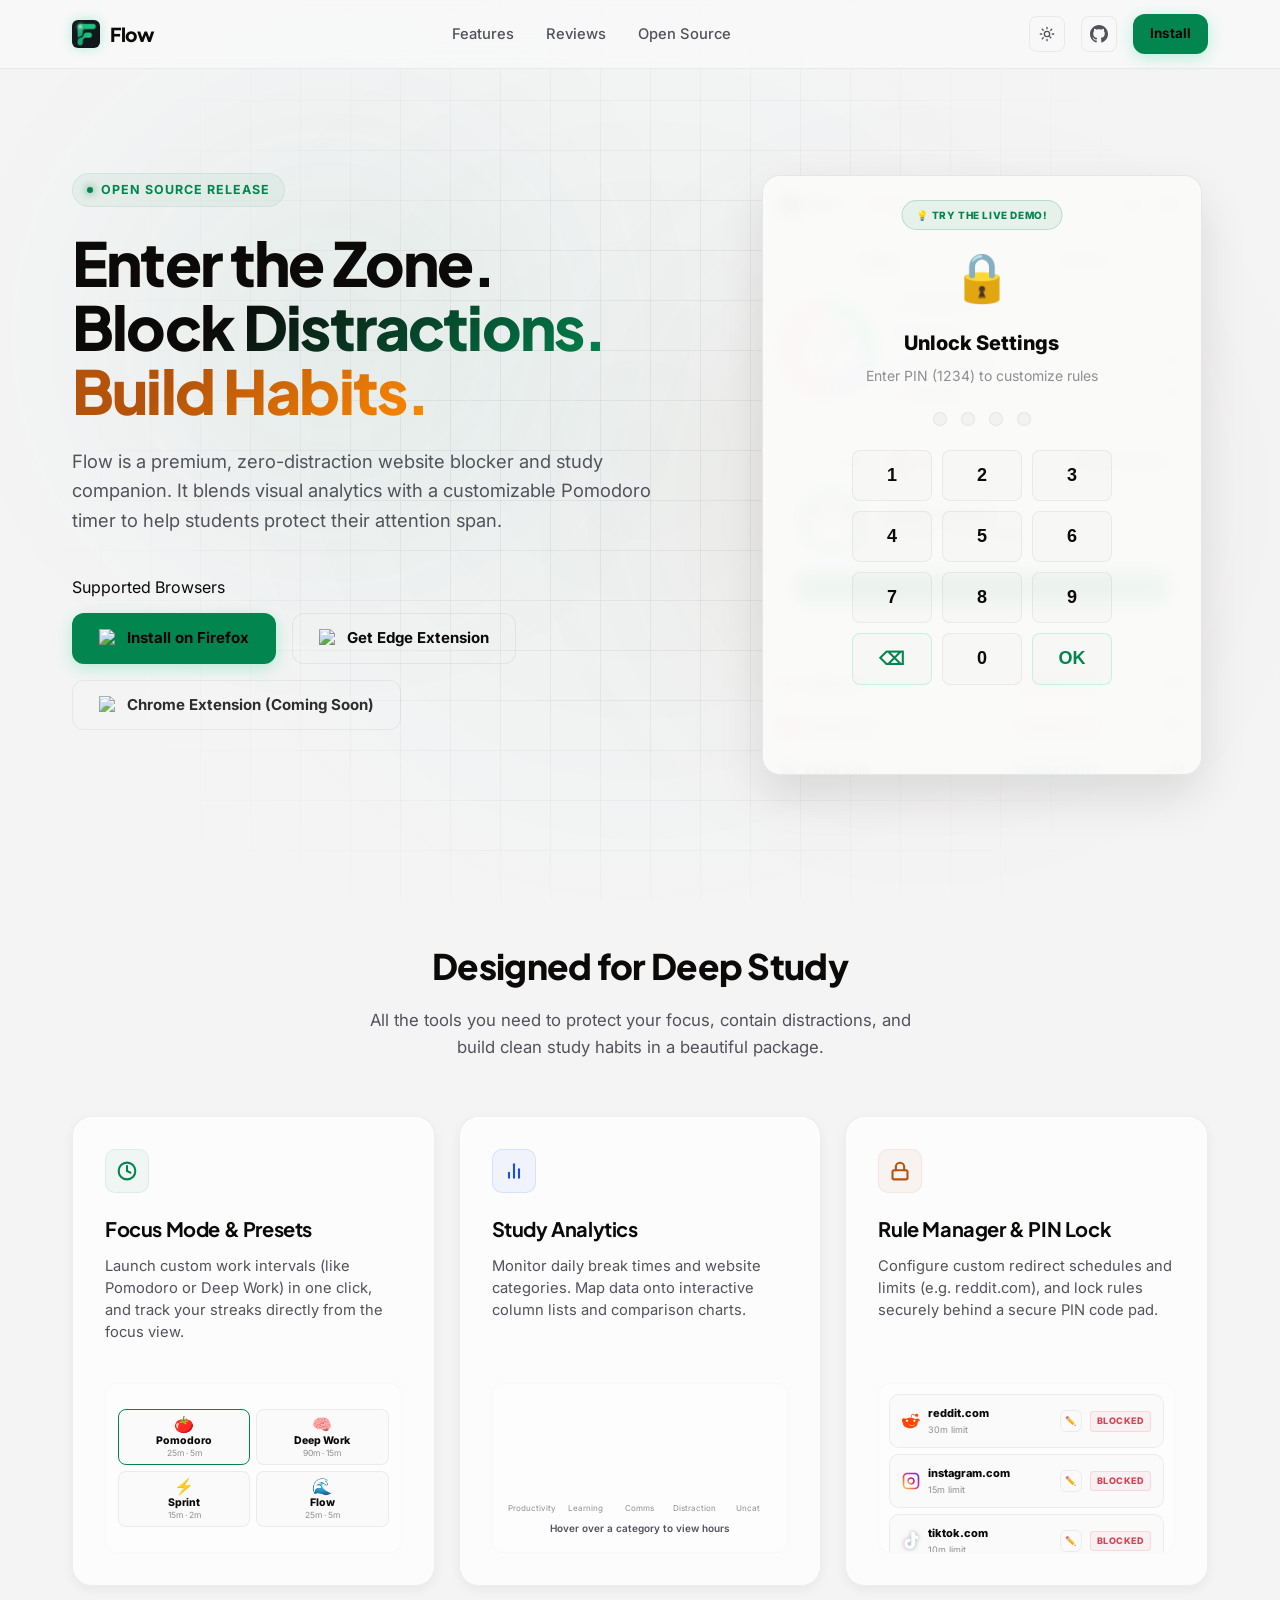
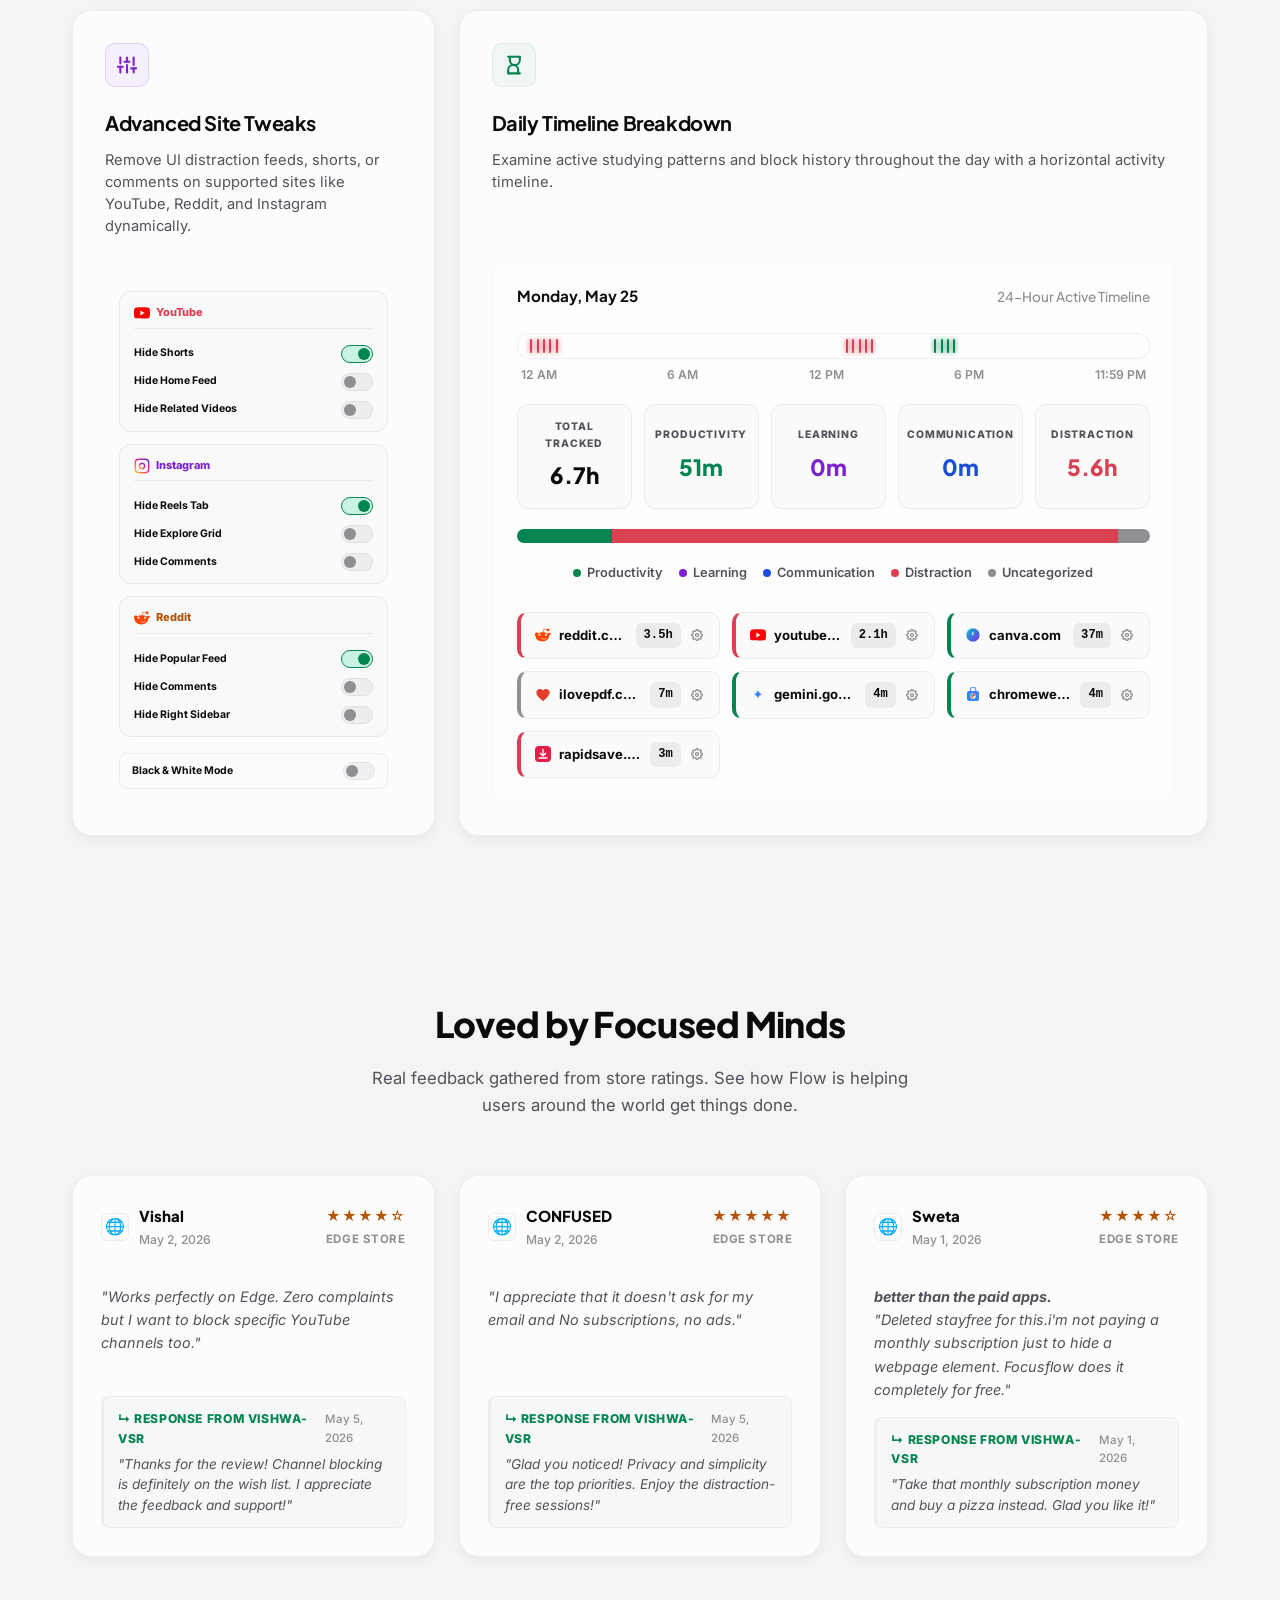
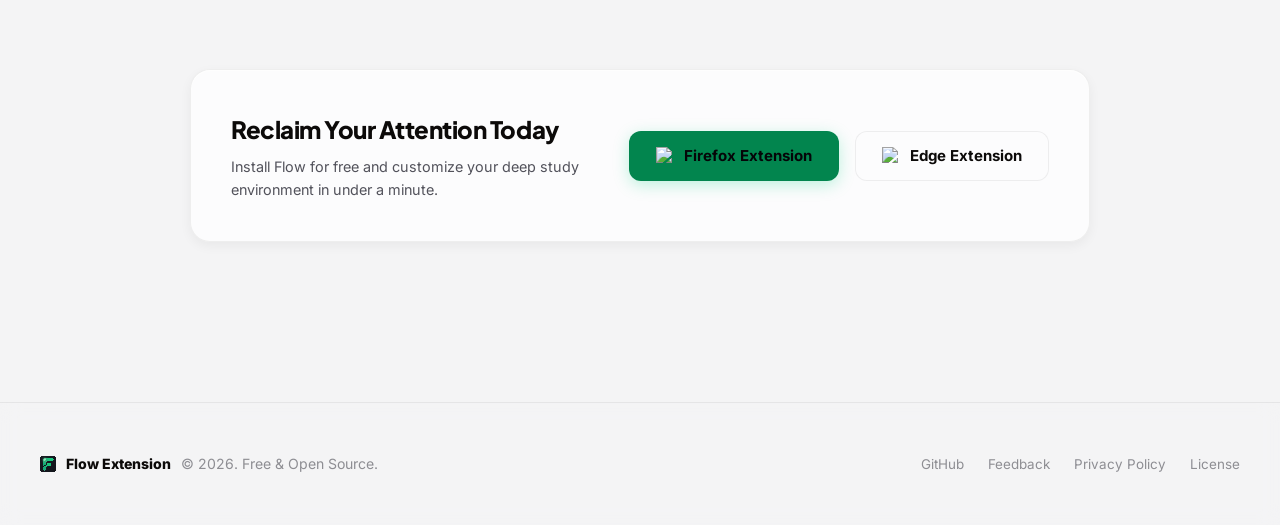
==== commit 2c8c99ef: "Add files via upload" ====
--- a/index.html
+++ b/index.html
@@ -958,7 +958,7 @@
         </p>
         <div class="dev-response">
           <div class="dev-response-header">
-            <span class="dev-name">↳ Response from Prime vsr</span>
+            <span class="dev-name">↳ Response from vishwa-vsr</span>
             <span class="dev-date">May 5, 2026</span>
           </div>
           <p class="dev-body">
@@ -987,7 +987,7 @@
         </p>
         <div class="dev-response">
           <div class="dev-response-header">
-            <span class="dev-name">↳ Response from Prime vsr</span>
+            <span class="dev-name">↳ Response from vishwa-vsr</span>
             <span class="dev-date">May 5, 2026</span>
           </div>
           <p class="dev-body">
@@ -1017,7 +1017,7 @@
         </p>
         <div class="dev-response">
           <div class="dev-response-header">
-            <span class="dev-name">↳ Response from Prime vsr</span>
+            <span class="dev-name">↳ Response from vishwa-vsr</span>
             <span class="dev-date">May 1, 2026</span>
           </div>
           <p class="dev-body">
